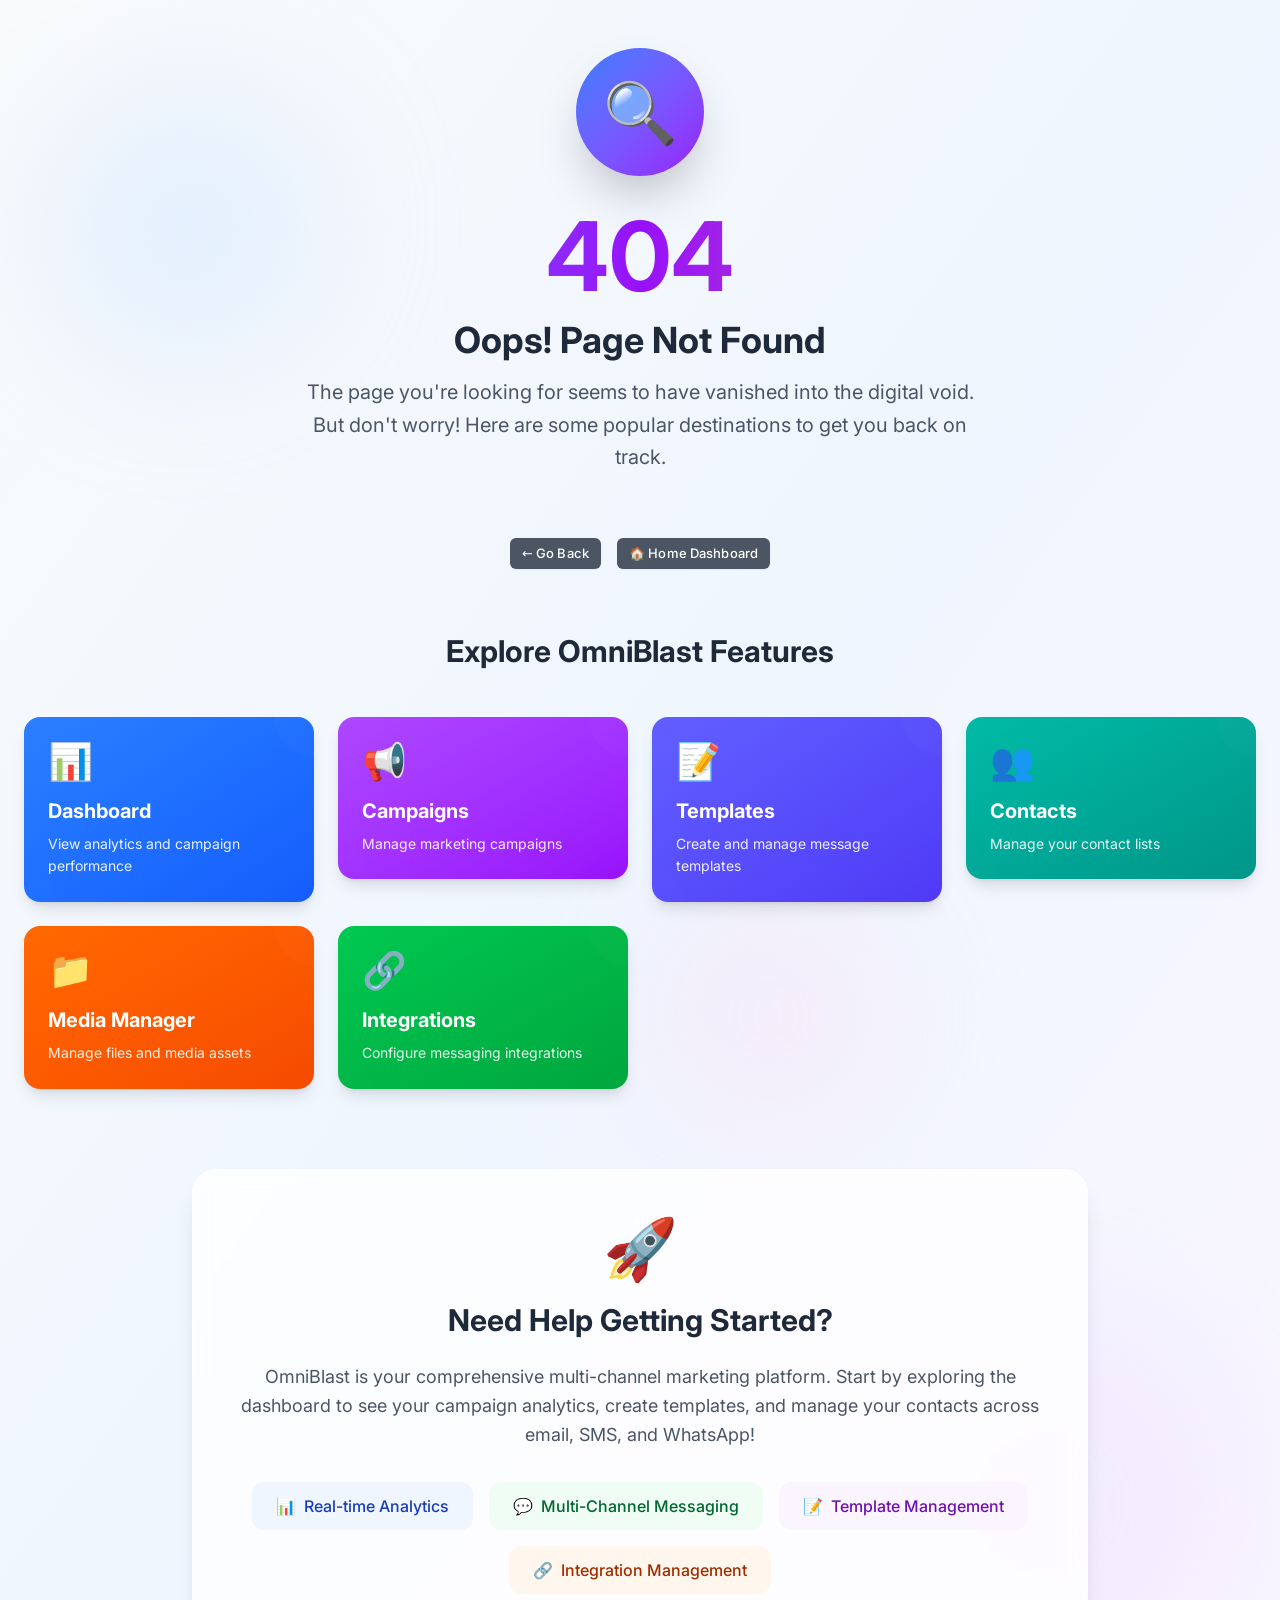
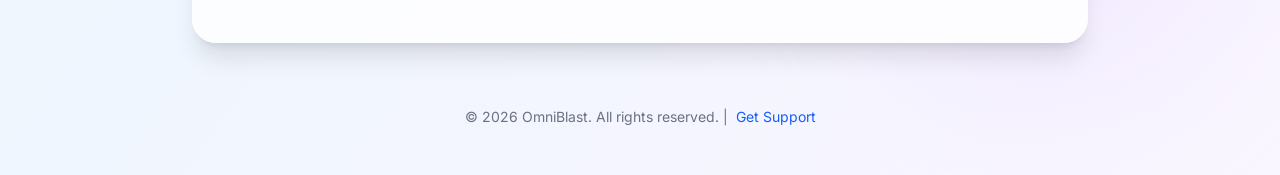
==== index.html @ 83d34279 "Updates" ====
<!doctype html><html lang="en"><head><meta charset="UTF-8"/><link rel="icon" type="image/png" href="/favicon.png"/><meta name="viewport" content="width=device-width,initial-scale=1"/><title>OmniBlast - [Marketing Partner]</title><script type="module" crossorigin src="/index.Bjj2iv8l.js"></script><link rel="modulepreload" crossorigin href="/assets/jsx-runtime-BKllkxft.js"><link rel="modulepreload" crossorigin href="/assets/warn-manager-missing-Dbwxir1Y-DA4UELvH.js"><link rel="stylesheet" crossorigin href="/assets/warn-manager-missing-Dbwxir1Y.css"><link rel="stylesheet" crossorigin href="/assets/index.css"><link rel="preload" as="style" href="/assets/webfonts.css"><link rel="stylesheet" href="/assets/webfonts.css"></head><body><div id="root"></div></body></html>
---- assets/warn-manager-missing-Dbwxir1Y.css ----
:root{--eui-bg:#fff;--eui-bg-subtle:#f9fafb;--eui-bg-hover:#eff6ff;--eui-text:#1f2937;--eui-text-muted:#6b7280;--eui-text-disabled:#9ca3af;--eui-text-on-primary:#fff;--eui-border:#d1d5db;--eui-border-subtle:#e5e7eb;--eui-primary:#3b82f6;--eui-primary-hover:#2563eb;--eui-primary-subtle:#dbeafe;--eui-primary-border:#bfdbfe;--eui-shadow:0 4px 16px 0 #0000001f;--eui-font-family:"Inter", system-ui, -apple-system, sans-serif;--eui-radius-sm:.25rem;--eui-radius-md:.375rem;--eui-control-h-xs:1.625rem;--eui-control-h-sm:1.75rem;--eui-control-h-md:1.9375rem;--eui-control-h-lg:2.1875rem;--eui-control-h-xl:2.375rem}[class*=eui-]{scrollbar-width:thin;scrollbar-color:var(--eui-border) transparent}[class*=eui-]::-webkit-scrollbar{width:6px;height:6px}[class*=eui-]::-webkit-scrollbar-track{background:0 0}[class*=eui-]::-webkit-scrollbar-thumb{background-color:var(--eui-border);border-radius:3px}[class*=eui-]::-webkit-scrollbar-thumb:hover{background-color:var(--eui-text-muted)}[class*=eui-]::-webkit-scrollbar-corner{background:0 0}.eui-visually-hidden{clip:rect(0, 0, 0, 0);white-space:nowrap;border:0;width:1px;height:1px;margin:-1px;padding:0;position:absolute;overflow:hidden}body.mode-dark{--eui-bg:#1f2937;--eui-bg-subtle:#111827;--eui-bg-hover:#1e3a5f;--eui-text:#e5e7eb;--eui-text-muted:#9ca3af;--eui-text-disabled:#6b7280;--eui-text-on-primary:#fff;--eui-border:#4b5563;--eui-border-subtle:#374151;--eui-primary:#2563eb;--eui-primary-hover:#3b82f6;--eui-primary-subtle:#1e3a5f;--eui-primary-border:#1d4ed8;--eui-shadow:0 4px 16px 0 #0006}
---- assets/index.css ----
.eui-popover{z-index:10050;background-color:var(--eui-bg);border:1px solid var(--eui-border);border-radius:var(--eui-radius-md);transition:opacity .15s;position:absolute;overflow-y:auto;box-shadow:0 4px 16px #0000001f}.eui-popover-backdrop{z-index:10050;background-color:#0f172a8c;justify-content:center;align-items:center;padding:5vh 12vw;animation:.18s ease-out eui-popover-backdrop-in;display:flex;position:fixed;inset:0}.eui-popover-backdrop.eui-popover-backdrop-mobile{padding:5vh 12vw}.eui-popover-backdrop.eui-popover-backdrop-tablet{padding:6vh 20vw}@keyframes eui-popover-backdrop-in{0%{opacity:0}to{opacity:1}}@keyframes eui-popover-sheet-in{0%{opacity:0;transform:translateY(8px)}to{opacity:1;transform:translateY(0)}}.eui-popover-compact{border:1px solid var(--eui-border-subtle);border-radius:14px;flex-direction:column;width:100%;max-width:100%;height:auto;max-height:100%;animation:.22s ease-out eui-popover-sheet-in;display:flex;position:relative;inset:auto;overflow:hidden;box-shadow:0 24px 56px #00000047}.eui-popover-mobile-header{border-bottom:1px solid var(--eui-border-subtle);background-color:var(--eui-bg);flex-shrink:0;justify-content:space-between;align-items:center;padding:.875rem 1rem;display:flex}.eui-popover-mobile-title{color:var(--eui-text);font-size:1rem;font-weight:600}.eui-popover-mobile-close{appearance:none;width:36px;height:36px;color:var(--eui-text-muted);cursor:pointer;background:0 0;border:none;border-radius:50%;justify-content:center;align-items:center;transition:background-color .15s,color .15s;display:inline-flex}.eui-popover-mobile-close:hover{background-color:var(--eui-bg-subtle);color:var(--eui-text)}.eui-popover-mobile-close svg{width:18px;height:18px}.eui-popover-mobile-search{border-bottom:1px solid var(--eui-border-subtle);background-color:var(--eui-bg);flex-shrink:0;padding:.75rem 1rem}.eui-popover-mobile-search-input{border:1px solid var(--eui-border);background-color:var(--eui-bg-subtle);width:100%;color:var(--eui-text);font-family:var(--eui-font-family);border-radius:8px;outline:none;padding:.625rem .875rem;font-size:1rem}.eui-popover-mobile-search-input::placeholder{color:var(--eui-text-muted)}.eui-popover-mobile-search-input:focus{border-color:var(--eui-primary);box-shadow:0 0 0 2px var(--eui-primary-subtle)}.eui-popover-mobile-body{-webkit-overflow-scrolling:touch;background-color:var(--eui-bg);flex:auto;overflow-y:auto}.eui-popover-mobile-footer{border-top:1px solid var(--eui-border-subtle);background-color:var(--eui-bg);flex-shrink:0;justify-content:flex-end;align-items:center;gap:.5rem;padding:.75rem 1rem;display:flex}.eui-popover-footer{border-top:1px solid var(--eui-border-subtle);background-color:var(--eui-bg);justify-content:flex-end;align-items:center;gap:.5rem;padding:.5rem .625rem;display:flex;position:sticky;bottom:0}.eui-popover-compact .eui-popover-item{min-height:44px;padding:.875rem 1rem;font-size:.9375rem}.eui-popover-compact .eui-popover-item-icon,.eui-popover-compact .eui-popover-item-check{width:1.125rem;height:1.125rem}.eui-popover-compact .eui-popover-group-header{padding:.5rem 1rem;font-size:.75rem}.eui-popover-loading{color:var(--eui-text);justify-content:center;align-items:center;gap:.5rem;padding:1rem;font-size:.875rem;display:flex}.eui-popover-spinner{border:2px solid var(--eui-primary);border-top-color:#0000;border-radius:50%;width:1.25rem;height:1.25rem;animation:.6s linear infinite eui-spin}@keyframes eui-spin{0%{transform:rotate(0)}to{transform:rotate(360deg)}}.eui-popover-empty{text-align:center;color:var(--eui-text-muted);padding:1rem;font-size:.875rem}.eui-popover-list{max-height:100%}.eui-popover-group-header{text-transform:uppercase;letter-spacing:.05em;color:var(--eui-text-muted);background-color:var(--eui-bg);-webkit-user-select:none;user-select:none;align-items:center;gap:.5rem;padding:.375rem .75rem;font-size:.75rem;font-weight:600;display:flex;position:sticky;top:0}.eui-popover-group-header svg{flex-shrink:0;width:.875rem;height:.875rem}.eui-popover-item{cursor:pointer;color:var(--eui-text);align-items:center;padding:.375rem .75rem;font-size:.8125rem;transition:background-color .15s,color .15s;display:flex}.eui-popover-item.eui-popover-item-highlighted{background-color:var(--eui-bg-hover)}.eui-popover-item.eui-popover-item-selected{background-color:var(--eui-primary-subtle);color:var(--eui-primary)}.eui-popover-item.eui-popover-item-disabled{color:var(--eui-text-disabled);cursor:not-allowed}.eui-popover-item-icon{flex-shrink:0;width:1rem;height:1rem;margin-right:.5rem}.eui-popover-item-label{text-overflow:ellipsis;white-space:nowrap;flex:1;overflow:hidden}.eui-popover-item-check{flex-shrink:0;width:.875rem;height:.875rem;margin-left:.5rem}@media (prefers-reduced-motion:reduce){.eui-popover-backdrop,.eui-popover-compact{animation:none}}.eui-button{appearance:none;font-family:inherit;font-size:inherit;color:inherit;cursor:pointer;background:0 0;border:none;margin:0;padding:0;line-height:1;text-decoration:none}.eui-button:focus{outline:none}.eui-button:disabled{cursor:not-allowed}.eui-button{box-sizing:border-box;min-height:var(--eui-control-h-md);-webkit-user-select:none;user-select:none;letter-spacing:.01em;font-weight:500;font-family:var(--eui-font-family);justify-content:center;align-items:center;transition:background-color .15s,color .15s,border-color .15s,box-shadow .15s,transform .1s;display:inline-flex;position:relative}.eui-button:focus-visible{box-shadow:0 0 0 2px var(--eui-bg), 0 0 0 4px var(--eui-primary);outline:none}.eui-button:active:not(.eui-button-disabled){transform:scale(.97)}.eui-button.eui-button-xs{min-height:var(--eui-control-h-xs);gap:.2rem;padding:.25rem .5rem;font-size:.6875rem;line-height:1.3}.eui-button.eui-button-sm{min-height:var(--eui-control-h-sm);gap:.25rem;padding:.3125rem .625rem;font-size:.75rem;line-height:1.3}.eui-button.eui-button-md{min-height:var(--eui-control-h-md);gap:.3rem;padding:.375rem .75rem;font-size:.8125rem;line-height:1.3}.eui-button.eui-button-lg{min-height:var(--eui-control-h-lg);gap:.35rem;padding:.4375rem .95rem;font-size:.875rem;line-height:1.3}.eui-button.eui-button-xl{min-height:var(--eui-control-h-xl);gap:.4rem;padding:.5rem 1.15rem;font-size:.9375rem;line-height:1.3}.eui-button.eui-button-icon-xs{min-height:var(--eui-control-h-xs);min-width:var(--eui-control-h-xs);padding:.2rem}.eui-button.eui-button-icon-sm{min-height:var(--eui-control-h-sm);min-width:var(--eui-control-h-sm);padding:.3rem}.eui-button.eui-button-icon-md{min-height:var(--eui-control-h-md);min-width:var(--eui-control-h-md);padding:.375rem}.eui-button.eui-button-icon-lg{min-height:var(--eui-control-h-lg);min-width:var(--eui-control-h-lg);padding:.45rem}.eui-button.eui-button-icon-xl{min-height:var(--eui-control-h-xl);min-width:var(--eui-control-h-xl);padding:.55rem}.eui-button.eui-button-default{border-radius:var(--eui-radius-md)}.eui-button.eui-button-outlined{border-radius:var(--eui-radius-md);border:1px solid}.eui-button.eui-button-rounded{border-radius:9999px}.eui-button.eui-button-sharp{border-radius:0}.eui-button.eui-button-plain{border-radius:var(--eui-radius-md)}.eui-button.eui-button-shadow{box-shadow:0 1px 2px #0000000d}.eui-button.eui-button-shadow:hover:not(.eui-button-disabled){box-shadow:0 1px 3px #0000001a,0 1px 2px -1px #0000001a}.eui-button.eui-button-shadow:active:not(.eui-button-disabled){box-shadow:0 1px 2px #0000000d}.eui-button.eui-button-link-type:hover{text-decoration:underline}.eui-button.eui-button-disabled{opacity:.45;cursor:not-allowed;pointer-events:none}.eui-button.eui-button-full-width{width:100%;display:flex}.eui-button:not(.eui-button-disabled){cursor:pointer}.eui-button .eui-visually-hidden{clip:rect(0, 0, 0, 0);white-space:nowrap;border:0;width:1px;height:1px;margin:-1px;padding:0;position:absolute;overflow:hidden}.eui-button .eui-button-spinner{flex-shrink:0;animation:.75s linear infinite eui-spin}.eui-button .eui-button-icon-xs-size{flex-shrink:0;width:.65rem;height:.65rem}.eui-button .eui-button-icon-sm-size{flex-shrink:0;width:.8rem;height:.8rem}.eui-button .eui-button-icon-md-size{flex-shrink:0;width:.95rem;height:.95rem}.eui-button .eui-button-icon-lg-size{flex-shrink:0;width:1.1rem;height:1.1rem}.eui-button .eui-button-icon-xl-size{flex-shrink:0;width:1.3rem;height:1.3rem}.eui-button .eui-button-label{white-space:nowrap}.eui-button.eui-button-variant-default,.eui-button.eui-button-variant-secondary{background-color:var(--eui-btn-default-bg,#4b5563);color:#fff}.eui-button.eui-button-variant-default:hover:not(.eui-button-disabled),.eui-button.eui-button-variant-secondary:hover:not(.eui-button-disabled){background-color:var(--eui-btn-default-hover,#374151)}.eui-button.eui-button-variant-default:active:not(.eui-button-disabled),.eui-button.eui-button-variant-secondary:active:not(.eui-button-disabled){background-color:var(--eui-btn-default-active,#1f2937)}.eui-button.eui-button-variant-default.eui-button-outlined,.eui-button.eui-button-variant-secondary.eui-button-outlined{color:var(--eui-btn-default-bg,#4b5563);border-color:var(--eui-btn-default-bg,#4b5563);background-color:#0000}.eui-button.eui-button-variant-default.eui-button-outlined:hover:not(.eui-button-disabled),.eui-button.eui-button-variant-secondary.eui-button-outlined:hover:not(.eui-button-disabled){background-color:#4b556314}.eui-button.eui-button-variant-default.eui-button-outlined:active:not(.eui-button-disabled),.eui-button.eui-button-variant-secondary.eui-button-outlined:active:not(.eui-button-disabled){background-color:#4b556326}.eui-button.eui-button-variant-default.eui-button-plain,.eui-button.eui-button-variant-secondary.eui-button-plain{color:var(--eui-text);background-color:#0000}.eui-button.eui-button-variant-default.eui-button-plain:hover:not(.eui-button-disabled),.eui-button.eui-button-variant-secondary.eui-button-plain:hover:not(.eui-button-disabled){background-color:#6b72801a}.eui-button.eui-button-variant-default.eui-button-plain:active:not(.eui-button-disabled),.eui-button.eui-button-variant-secondary.eui-button-plain:active:not(.eui-button-disabled){background-color:#6b72802e}.eui-button.eui-button-variant-primary{background-color:var(--eui-primary);color:var(--eui-text-on-primary)}.eui-button.eui-button-variant-primary:hover:not(.eui-button-disabled){background-color:var(--eui-primary-hover)}.eui-button.eui-button-variant-primary:active:not(.eui-button-disabled){background-color:var(--eui-primary-hover);filter:brightness(.92)}.eui-button.eui-button-variant-primary.eui-button-outlined{color:var(--eui-primary);border-color:var(--eui-primary);background-color:#0000}.eui-button.eui-button-variant-primary.eui-button-outlined:hover:not(.eui-button-disabled){background-color:var(--eui-primary-subtle)}.eui-button.eui-button-variant-primary.eui-button-outlined:active:not(.eui-button-disabled){background-color:var(--eui-primary-subtle);filter:brightness(.95)}.eui-button.eui-button-variant-primary.eui-button-plain{color:var(--eui-primary);background-color:#0000}.eui-button.eui-button-variant-primary.eui-button-plain:hover:not(.eui-button-disabled){background-color:var(--eui-primary-subtle)}.eui-button.eui-button-variant-primary.eui-button-plain:active:not(.eui-button-disabled){background-color:var(--eui-primary-subtle);filter:brightness(.95)}.eui-button.eui-button-variant-success{color:#fff;background-color:#16a34a}.eui-button.eui-button-variant-success:hover:not(.eui-button-disabled){background-color:#15803d}.eui-button.eui-button-variant-success:active:not(.eui-button-disabled){background-color:#166534}.eui-button.eui-button-variant-success.eui-button-outlined{color:#16a34a;background-color:#0000;border-color:#16a34a}.eui-button.eui-button-variant-success.eui-button-outlined:hover:not(.eui-button-disabled){background-color:#16a34a14}.eui-button.eui-button-variant-success.eui-button-outlined:active:not(.eui-button-disabled){background-color:#16a34a26}.eui-button.eui-button-variant-success.eui-button-plain{color:#16a34a;background-color:#0000}.eui-button.eui-button-variant-success.eui-button-plain:hover:not(.eui-button-disabled){background-color:#16a34a14}.eui-button.eui-button-variant-success.eui-button-plain:active:not(.eui-button-disabled){background-color:#16a34a26}.eui-button.eui-button-variant-warning{color:#422006;background-color:#f59e0b}.eui-button.eui-button-variant-warning:hover:not(.eui-button-disabled){background-color:#d97706}.eui-button.eui-button-variant-warning:active:not(.eui-button-disabled){background-color:#b45309}.eui-button.eui-button-variant-warning.eui-button-outlined{color:#d97706;background-color:#0000;border-color:#d97706}.eui-button.eui-button-variant-warning.eui-button-outlined:hover:not(.eui-button-disabled){background-color:#f59e0b14}.eui-button.eui-button-variant-warning.eui-button-outlined:active:not(.eui-button-disabled){background-color:#f59e0b26}.eui-button.eui-button-variant-warning.eui-button-plain{color:#d97706;background-color:#0000}.eui-button.eui-button-variant-warning.eui-button-plain:hover:not(.eui-button-disabled){background-color:#f59e0b14}.eui-button.eui-button-variant-warning.eui-button-plain:active:not(.eui-button-disabled){background-color:#f59e0b26}.eui-button.eui-button-variant-danger{color:#fff;background-color:#dc2626}.eui-button.eui-button-variant-danger:hover:not(.eui-button-disabled){background-color:#b91c1c}.eui-button.eui-button-variant-danger:active:not(.eui-button-disabled){background-color:#991b1b}.eui-button.eui-button-variant-danger.eui-button-outlined{color:#dc2626;background-color:#0000;border-color:#dc2626}.eui-button.eui-button-variant-danger.eui-button-outlined:hover:not(.eui-button-disabled){background-color:#dc262614}.eui-button.eui-button-variant-danger.eui-button-outlined:active:not(.eui-button-disabled){background-color:#dc262626}.eui-button.eui-button-variant-danger.eui-button-plain{color:#dc2626;background-color:#0000}.eui-button.eui-button-variant-danger.eui-button-plain:hover:not(.eui-button-disabled){background-color:#dc262614}.eui-button.eui-button-variant-danger.eui-button-plain:active:not(.eui-button-disabled){background-color:#dc262626}.eui-button.eui-button-variant-info{color:#fff;background-color:#0891b2}.eui-button.eui-button-variant-info:hover:not(.eui-button-disabled){background-color:#0e7490}.eui-button.eui-button-variant-info:active:not(.eui-button-disabled){background-color:#155e75}.eui-button.eui-button-variant-info.eui-button-outlined{color:#0891b2;background-color:#0000;border-color:#0891b2}.eui-button.eui-button-variant-info.eui-button-outlined:hover:not(.eui-button-disabled){background-color:#0891b214}.eui-button.eui-button-variant-info.eui-button-outlined:active:not(.eui-button-disabled){background-color:#0891b226}.eui-button.eui-button-variant-info.eui-button-plain{color:#0891b2;background-color:#0000}.eui-button.eui-button-variant-info.eui-button-plain:hover:not(.eui-button-disabled){background-color:#0891b214}.eui-button.eui-button-variant-info.eui-button-plain:active:not(.eui-button-disabled){background-color:#0891b226}.eui-link{--eui-link-color:var(--eui-primary);--eui-link-color-hover:var(--eui-primary-hover);--eui-link-color-visited:#7c3aed;color:var(--eui-link-color);font-family:var(--eui-font-family);cursor:pointer;text-decoration:none;transition:color .15s,text-decoration-color .15s}.eui-link:hover{color:var(--eui-link-color-hover);text-decoration:underline}.eui-link:visited{color:var(--eui-link-color-visited)}.eui-link:focus{outline:2px solid var(--eui-primary);outline-offset:2px;border-radius:var(--eui-radius-sm)}.eui-link.eui-link-disabled{color:var(--eui-text-disabled);cursor:not-allowed;pointer-events:none;text-decoration:none}.eui-link.eui-link-disabled:hover{color:var(--eui-text-disabled);text-decoration:none}.eui-link .eui-visually-hidden{clip:rect(0, 0, 0, 0);white-space:nowrap;border:0;width:1px;height:1px;margin:-1px;padding:0;position:absolute;overflow:hidden}.eui-tooltip{border-radius:var(--eui-radius-sm);white-space:pre-wrap;word-break:break-word;pointer-events:auto;z-index:9999;max-width:32rem;box-shadow:var(--eui-shadow);color:#f9fafb;opacity:0;background-color:#1f2937;border:1px solid #374151;padding:.375rem .5rem;font-size:.75rem;line-height:1.5;transition:opacity .2s;position:fixed}.eui-tooltip.eui-tooltip-visible{opacity:.92}.eui-dropdown{appearance:none;font-family:inherit;font-size:inherit;line-height:inherit;color:inherit;cursor:pointer;background:0 0;border:none;margin:0;padding:0;transition:background-color .15s,color .15s,border-color .15s}.eui-dropdown:focus{outline:none}.eui-dropdown:disabled{cursor:not-allowed}.eui-dropdown{box-sizing:border-box;width:100%;min-height:var(--eui-control-h-md);border:1px solid var(--eui-border);border-radius:var(--eui-radius-md);background-color:var(--eui-bg);color:var(--eui-text);text-align:left;font-family:var(--eui-font-family);justify-content:space-between;align-items:center;padding:.375rem .75rem;font-size:.8125rem;line-height:1.3;transition:border-color .15s,box-shadow .15s,background-color .15s;display:flex}.eui-dropdown.eui-dropdown-xs{min-height:var(--eui-control-h-xs);padding:.2rem .5rem;font-size:.6875rem}.eui-dropdown.eui-dropdown-sm{min-height:var(--eui-control-h-sm);padding:.3rem .625rem;font-size:.75rem}.eui-dropdown.eui-dropdown-md{min-height:var(--eui-control-h-md);padding:.375rem .75rem;font-size:.8125rem}.eui-dropdown.eui-dropdown-lg{min-height:var(--eui-control-h-lg);padding:.4375rem .875rem;font-size:.875rem}.eui-dropdown.eui-dropdown-xl{min-height:var(--eui-control-h-xl);padding:.5rem 1rem;font-size:.9375rem}.eui-dropdown:focus{box-shadow:0 0 0 2px var(--eui-primary);border-color:#0000;outline:none}.eui-dropdown:hover:not(.eui-dropdown-disabled):not(.eui-dropdown-readonly){background-color:var(--eui-bg-subtle)}.eui-dropdown.eui-dropdown-open{box-shadow:0 0 0 2px var(--eui-primary);border-color:#0000}.eui-dropdown.eui-dropdown-readonly{background-color:var(--eui-bg-subtle);cursor:default}.eui-dropdown.eui-dropdown-disabled{background-color:var(--eui-bg-subtle);color:var(--eui-text-disabled);cursor:not-allowed;opacity:.6}.eui-dropdown .eui-dropdown-value{text-overflow:ellipsis;white-space:nowrap;flex:1;overflow:hidden}.eui-dropdown .eui-dropdown-placeholder{color:var(--eui-text-muted)}.eui-dropdown .eui-dropdown-chevron{width:1rem;height:1rem;color:var(--eui-text-muted);flex-shrink:0;margin-left:.5rem;transition:transform .2s}.eui-dropdown .eui-dropdown-chevron.eui-dropdown-chevron-open{transform:rotate(180deg)}.eui-dropdown-filter-wrap{border-bottom:1px solid var(--eui-border-subtle);padding:.5rem}.eui-dropdown-filter-input{border:1px solid var(--eui-border);border-radius:var(--eui-radius-sm);background-color:var(--eui-bg);width:100%;color:var(--eui-text);font-family:var(--eui-font-family);outline:none;padding:.375rem .625rem;font-size:.875rem}.eui-dropdown-filter-input::placeholder{color:var(--eui-text-muted)}.eui-dropdown-filter-input:focus{border-color:var(--eui-primary);box-shadow:0 0 0 1px var(--eui-primary)}.eui-field-label-wrap{flex-direction:column;gap:.25rem;display:flex}.eui-field-label{color:var(--eui-text);font-size:.875rem;font-weight:500;display:block}.eui-field-label.eui-field-label-disabled{color:var(--eui-text-disabled)}.eui-field-label.eui-field-label-error{color:#dc2626}.eui-field-label-required{color:#dc2626;margin-left:.25rem}.eui-field-label-optional{color:var(--eui-text-muted);margin-left:.25rem;font-size:.75rem}.eui-field-hint{color:var(--eui-text-muted);font-size:.75rem}.eui-field-error{color:#dc2626;font-size:.75rem}.eui-field-label-float{position:relative}.eui-field-label-floating{pointer-events:none;transition:top .15s,font-size .15s,color .15s,transform .15s;position:absolute;left:.75rem}.eui-field-label-floating.eui-field-label-floating-idle{color:var(--eui-text-muted);font-size:1rem;top:50%;transform:translateY(-50%)}.eui-field-label-floating.eui-field-label-floating-active{color:var(--eui-primary);font-size:.75rem;top:.5rem;transform:none}.eui-field-label-floating.eui-field-label-floating-error{color:#dc2626;font-size:.75rem;top:.5rem;transform:none}.eui-field-label-floating.eui-field-label-floating-disabled{color:var(--eui-text-disabled)}.eui-field-label-fieldset{border:1px solid var(--eui-border);border-radius:var(--eui-radius-sm);background-color:var(--eui-bg);padding:0 .75rem .5rem}.eui-field-label-legend{color:var(--eui-text);padding:0 .5rem;font-size:.875rem;font-weight:500}.eui-field-label-legend.eui-field-label-legend-disabled{color:var(--eui-text-disabled)}.eui-field-label-legend.eui-field-label-legend-error{color:#dc2626}.eui-text-input-wrap-outer{flex-direction:column;gap:.25rem;width:100%;display:inline-flex}.eui-text-input-wrap{align-items:stretch;width:100%;display:flex;position:relative}.eui-text-input{box-sizing:border-box;width:100%;min-height:var(--eui-control-h-md);border:1px solid var(--eui-border);border-radius:var(--eui-radius-sm);background-color:var(--eui-bg);color:var(--eui-text);font-family:var(--eui-font-family);padding:.375rem .75rem;font-size:.8125rem;line-height:1.3;transition:border-color .15s,box-shadow .15s}.eui-text-input.eui-text-input-xs{min-height:var(--eui-control-h-xs);padding:.25rem .5rem;font-size:.6875rem}.eui-text-input.eui-text-input-sm{min-height:var(--eui-control-h-sm);padding:.3125rem .625rem;font-size:.75rem}.eui-text-input.eui-text-input-md{min-height:var(--eui-control-h-md);padding:.375rem .75rem;font-size:.8125rem}.eui-text-input.eui-text-input-lg{min-height:var(--eui-control-h-lg);padding:.4375rem .875rem;font-size:.875rem}.eui-text-input.eui-text-input-xl{min-height:var(--eui-control-h-xl);padding:.5rem 1rem;font-size:.9375rem}.eui-text-input::placeholder{color:var(--eui-text-muted)}.eui-text-input:focus{box-shadow:0 0 0 2px var(--eui-primary);border-color:#0000;outline:none}.eui-text-input.eui-text-input-readonly{background-color:var(--eui-bg-subtle)}.eui-text-input.eui-text-input-disabled{background-color:var(--eui-bg-subtle);color:var(--eui-text-disabled);cursor:not-allowed;opacity:.6}.eui-text-input.eui-text-input-error{border-color:#dc2626}.eui-text-input.eui-text-input-error:focus{box-shadow:0 0 0 2px #dc2626}.eui-text-input.eui-text-input-has-left{padding-left:2.5rem!important}.eui-text-input.eui-text-input-has-right{padding-right:2.5rem!important}@media (hover:none) and (pointer:coarse){.eui-text-input,.eui-text-input.eui-text-input-xs,.eui-text-input.eui-text-input-sm,.eui-text-input.eui-text-input-md,.eui-text-input.eui-text-input-lg,.eui-text-input.eui-text-input-xl{font-size:16px}}.eui-text-input-icon{pointer-events:none;align-items:center;display:flex;position:absolute;top:0;bottom:0}.eui-text-input-icon.eui-text-input-icon-left{padding-left:.75rem;left:0}.eui-text-input-icon.eui-text-input-icon-right{padding-right:.75rem;right:0}.eui-text-input-icon svg,.eui-text-input-icon .eui-text-input-icon-inner{width:1rem;height:1rem;color:var(--eui-text-muted)}.eui-text-input-clear{border-radius:var(--eui-radius-sm);width:1.5rem;height:1.5rem;color:var(--eui-text-muted);cursor:pointer;background:0 0;border:none;justify-content:center;align-items:center;margin:0;padding:0;transition:background-color .15s,color .15s;display:inline-flex;position:absolute;top:50%;right:.5rem;transform:translateY(-50%)}.eui-text-input-clear:hover{background-color:var(--eui-bg-subtle);color:var(--eui-text)}.eui-text-input-clear:focus-visible{outline:2px solid var(--eui-primary);outline-offset:1px}.eui-text-input-clear svg{width:.85rem;height:.85rem}.eui-text-input-helper{color:var(--eui-text-muted);font-size:.75rem;line-height:1.3}.eui-text-input-error-message{color:#dc2626;font-size:.75rem;line-height:1.3}@keyframes eui-modal-fade-in{0%{opacity:0}to{opacity:1}}@keyframes eui-modal-pop-in{0%{opacity:0;transform:translateY(8px)scale(.98)}to{opacity:1;transform:translateY(0)scale(1)}}.eui-modal-overlay{z-index:9999;-webkit-backdrop-filter:blur(4px);background-color:#0f172a8c;justify-content:center;align-items:center;padding:1rem;animation:.18s ease-out eui-modal-fade-in;display:flex;position:fixed;inset:0}.eui-modal{background-color:var(--eui-bg);width:100%;max-height:calc(100vh - 2rem);color:var(--eui-text);border:1px solid var(--eui-border);opacity:1;border-radius:12px;outline:none;flex-direction:column;animation:.22s cubic-bezier(.16,1,.3,1) eui-modal-pop-in;display:flex;position:relative;overflow:hidden;transform:scale(1);box-shadow:0 1px 3px #0000000d,0 20px 50px -10px #00000040,0 8px 20px -8px #00000026}.eui-modal.eui-modal-sm{max-width:28rem}.eui-modal.eui-modal-md{max-width:32rem}.eui-modal.eui-modal-lg{max-width:42rem}.eui-modal.eui-modal-xl{max-width:56rem}.eui-modal.eui-modal-fullScreen{border:none;border-radius:0;width:100%;max-width:none;height:100%;max-height:100%}@media (prefers-reduced-motion:reduce){.eui-modal-overlay,.eui-modal{animation:none}}@media (width<=640px){.eui-modal-overlay{align-items:stretch;padding:0}.eui-modal{border-radius:0;max-height:100%}.eui-modal.eui-modal-sm,.eui-modal.eui-modal-md,.eui-modal.eui-modal-lg,.eui-modal.eui-modal-xl{width:100%;max-width:none;height:100%}}.eui-modal-header{border-bottom:1px solid var(--eui-border);background-color:var(--eui-bg);z-index:1;flex-shrink:0;justify-content:space-between;align-items:center;padding:.75rem 1.25rem;display:flex;position:sticky;top:0}.eui-modal-title{color:var(--eui-text);margin:0;font-size:1rem;font-weight:600;line-height:1.4}.eui-modal-close{appearance:none;font-family:inherit;font-size:inherit;line-height:inherit;color:inherit;cursor:pointer;background:0 0;border:none;margin:0;padding:0;transition:background-color .15s,color .15s,border-color .15s}.eui-modal-close:focus{outline:none}.eui-modal-close:disabled{cursor:not-allowed}.eui-modal-close{border-radius:var(--eui-radius-sm);color:var(--eui-text-muted);justify-content:center;align-items:center;padding:.25rem;display:flex}.eui-modal-close svg{width:1.125rem;height:1.125rem}.eui-modal-close:hover{color:var(--eui-text);background-color:var(--eui-bg-hover)}.eui-modal-close:focus-visible{outline:2px solid var(--eui-primary);outline-offset:1px}.eui-modal-body{scrollbar-width:thin;flex:auto;min-height:0;padding:1.25rem 1.25rem 1.5rem;overflow:hidden auto}.eui-modal-body::-webkit-scrollbar{width:8px}.eui-modal-body::-webkit-scrollbar-thumb{background-color:var(--eui-border);border-radius:4px}.eui-modal-body::-webkit-scrollbar-thumb:hover{background-color:var(--eui-text-muted)}.eui-modal-body.eui-modal-body-no-title{padding-top:1.75rem}.eui-modal-close-floating{appearance:none;font-family:inherit;font-size:inherit;line-height:inherit;color:inherit;cursor:pointer;background:0 0;border:none;margin:0;padding:0;transition:background-color .15s,color .15s,border-color .15s}.eui-modal-close-floating:focus{outline:none}.eui-modal-close-floating:disabled{cursor:not-allowed}.eui-modal-close-floating{z-index:10;border-radius:var(--eui-radius-sm);color:var(--eui-text-muted);justify-content:center;align-items:center;padding:.25rem;display:flex;position:absolute;top:.75rem;right:.75rem}.eui-modal-close-floating svg{width:1.125rem;height:1.125rem}.eui-modal-close-floating:hover{color:var(--eui-text);background-color:var(--eui-bg-hover)}.eui-modal-close-floating:focus-visible{outline:2px solid var(--eui-primary);outline-offset:1px}.eui-modal-footer{border-top:1px solid var(--eui-border);background-color:var(--eui-bg);z-index:1;flex-shrink:0;justify-content:flex-end;align-items:center;gap:.5rem;padding:.75rem 1.25rem;display:flex;position:sticky;bottom:0}.eui-pwsm{width:100%;font-family:var(--eui-font-family);color:var(--eui-text);flex-direction:column;gap:.4rem;display:flex}.eui-pwsm.eui-pwsm-size-sm{font-size:.7rem}.eui-pwsm.eui-pwsm-size-md{font-size:.78rem}.eui-pwsm.eui-pwsm-size-lg{font-size:.85rem}.eui-pwsm.eui-pwsm-tier-weak{--eui-pwsm-color:#ef4444}.eui-pwsm.eui-pwsm-tier-fair{--eui-pwsm-color:#f59e0b}.eui-pwsm.eui-pwsm-tier-good{--eui-pwsm-color:#facc15}.eui-pwsm.eui-pwsm-tier-strong{--eui-pwsm-color:#16a34a}.eui-pwsm-meter{gap:4px;width:100%;display:flex}.eui-pwsm-segment{background:var(--eui-bg-subtle);border:1px solid var(--eui-border-subtle);border-radius:3px;flex:1;height:6px;transition:background-color .22s,border-color .22s}.eui-pwsm-size-sm .eui-pwsm-segment{height:4px}.eui-pwsm-size-lg .eui-pwsm-segment{height:8px}.eui-pwsm-segment.eui-pwsm-segment-filled{background:var(--eui-pwsm-color,var(--eui-primary));border-color:var(--eui-pwsm-color,var(--eui-primary))}.eui-pwsm-bar-track{background:var(--eui-bg-subtle);border:1px solid var(--eui-border-subtle);border-radius:3px;width:100%;height:6px;overflow:hidden}.eui-pwsm-size-sm .eui-pwsm-bar-track{height:4px}.eui-pwsm-size-lg .eui-pwsm-bar-track{height:8px}.eui-pwsm-bar-fill{background:var(--eui-pwsm-color,var(--eui-primary));height:100%;transition:width .24s,background-color .24s}.eui-pwsm-info{flex-direction:column;gap:.15rem;display:flex}.eui-pwsm-label-row{justify-content:space-between;align-items:center;gap:.6rem;display:flex}.eui-pwsm-label{color:var(--eui-pwsm-color,var(--eui-text));font-size:.78em;font-weight:600;line-height:1.2}.eui-pwsm-score{color:var(--eui-text-muted);font-variant-numeric:tabular-nums;font-size:.7em}.eui-pwsm-tip{color:var(--eui-text-muted);align-items:flex-start;gap:.35rem;margin:0;font-size:.78em;line-height:1.4;display:flex}.eui-pwsm-tip-bullet{color:var(--eui-pwsm-color,var(--eui-text-muted));font-weight:700;line-height:1.4}.eui-pwsm-live{clip:rect(0 0 0 0);white-space:nowrap;pointer-events:none;width:1px;height:1px;position:absolute;overflow:hidden}@media (prefers-reduced-motion:reduce){.eui-pwsm-segment,.eui-pwsm-bar-fill{transition:none!important}}.eui-password-wrap{width:100%;display:inline-flex;position:relative}.eui-password{box-sizing:border-box;width:100%;min-height:var(--eui-control-h-md);border:1px solid var(--eui-border);border-radius:var(--eui-radius-sm);background-color:var(--eui-bg);color:var(--eui-text);font-family:var(--eui-font-family);padding:.375rem .75rem;font-size:.8125rem;line-height:1.3;transition:border-color .15s,box-shadow .15s}.eui-password.eui-password-xs{min-height:var(--eui-control-h-xs);padding:.25rem .5rem;font-size:.6875rem}.eui-password.eui-password-sm{min-height:var(--eui-control-h-sm);padding:.3125rem .625rem;font-size:.75rem}.eui-password.eui-password-md{min-height:var(--eui-control-h-md);padding:.375rem .75rem;font-size:.8125rem}.eui-password.eui-password-lg{min-height:var(--eui-control-h-lg);padding:.4375rem .875rem;font-size:.875rem}.eui-password.eui-password-xl{min-height:var(--eui-control-h-xl);padding:.5rem 1rem;font-size:.9375rem}.eui-password::placeholder{color:var(--eui-text-muted)}.eui-password:focus{box-shadow:0 0 0 2px var(--eui-primary);border-color:#0000;outline:none}.eui-password.eui-password-toggleable{padding-right:2.5rem}.eui-password.eui-password-readonly{background-color:var(--eui-bg-subtle)}.eui-password.eui-password-disabled{background-color:var(--eui-bg-subtle);color:var(--eui-text-disabled);cursor:not-allowed;opacity:.6}.eui-password.eui-password-error{border-color:#dc2626}.eui-password.eui-password-error:focus{box-shadow:0 0 0 2px #dc2626}@media (hover:none) and (pointer:coarse){.eui-password,.eui-password.eui-password-xs,.eui-password.eui-password-sm,.eui-password.eui-password-md,.eui-password.eui-password-lg,.eui-password.eui-password-xl{font-size:16px}}.eui-password-helper{color:var(--eui-text-muted);font-size:.75rem;line-height:1.3}.eui-password-error-message{color:#dc2626;font-size:.75rem;line-height:1.3}.eui-password-toggle{appearance:none;font-family:inherit;font-size:inherit;line-height:inherit;color:inherit;cursor:pointer;background:0 0;border:none;margin:0;padding:0;transition:background-color .15s,color .15s,border-color .15s}.eui-password-toggle:focus{outline:none}.eui-password-toggle:disabled{cursor:not-allowed}.eui-password-toggle{color:var(--eui-text-muted);border-radius:var(--eui-radius-sm);justify-content:center;align-items:center;width:1.75rem;height:1.75rem;display:flex;position:absolute;top:50%;right:.5rem;transform:translateY(-50%)}.eui-password-toggle svg{width:1.1rem;height:1.1rem}.eui-password-toggle:hover:not(:disabled){color:var(--eui-text);background:var(--eui-bg-hover)}.eui-password-toggle:focus-visible{outline:2px solid var(--eui-primary);outline-offset:1px}.eui-password-toggle:disabled{opacity:.5}.eui-password-with-meter{flex-direction:column;gap:.5rem;width:100%;display:flex}.eui-select-button{display:inline-flex}.eui-select-button.eui-select-button-full{width:100%;display:flex}.eui-select-button.eui-select-button-full .eui-select-button-item{flex:1 1 0}.eui-select-button.eui-select-button-disabled{opacity:.5}.eui-select-button.eui-select-button-variant-default.eui-select-button-horizontal{flex-direction:row}.eui-select-button.eui-select-button-variant-default.eui-select-button-horizontal .eui-select-button-item{border-right:none}.eui-select-button.eui-select-button-variant-default.eui-select-button-horizontal .eui-select-button-item.eui-select-button-item-first{border-radius:var(--eui-radius-md) 0 0 var(--eui-radius-md)}.eui-select-button.eui-select-button-variant-default.eui-select-button-horizontal .eui-select-button-item.eui-select-button-item-last{border-radius:0 var(--eui-radius-md) var(--eui-radius-md) 0;border-right:1px solid var(--eui-border)}.eui-select-button.eui-select-button-variant-default.eui-select-button-horizontal .eui-select-button-item.eui-select-button-item-middle{border-radius:0}.eui-select-button.eui-select-button-variant-default.eui-select-button-horizontal .eui-select-button-item.eui-select-button-item-selected{border-right:1px solid var(--eui-primary)}.eui-select-button.eui-select-button-variant-default.eui-select-button-horizontal .eui-select-button-item.eui-theme-secondary.eui-select-button-item-selected{border-right-color:#475569}.eui-select-button.eui-select-button-variant-default.eui-select-button-horizontal .eui-select-button-item.eui-theme-success.eui-select-button-item-selected{border-right-color:#10b981}.eui-select-button.eui-select-button-variant-default.eui-select-button-horizontal .eui-select-button-item.eui-theme-dark.eui-select-button-item-selected{border-right-color:#1f2937}.eui-select-button.eui-select-button-variant-default.eui-select-button-vertical{flex-direction:column}.eui-select-button.eui-select-button-variant-default.eui-select-button-vertical .eui-select-button-item{border-bottom:none}.eui-select-button.eui-select-button-variant-default.eui-select-button-vertical .eui-select-button-item.eui-select-button-item-first{border-radius:var(--eui-radius-md) var(--eui-radius-md) 0 0}.eui-select-button.eui-select-button-variant-default.eui-select-button-vertical .eui-select-button-item.eui-select-button-item-last{border-radius:0 0 var(--eui-radius-md) var(--eui-radius-md);border-bottom:1px solid var(--eui-border)}.eui-select-button.eui-select-button-variant-default.eui-select-button-vertical .eui-select-button-item.eui-select-button-item-middle{border-radius:0}.eui-select-button.eui-select-button-variant-default.eui-select-button-vertical .eui-select-button-item.eui-select-button-item-selected{border-bottom:1px solid var(--eui-primary)}.eui-select-button.eui-select-button-variant-default.eui-select-button-vertical .eui-select-button-item.eui-theme-secondary.eui-select-button-item-selected{border-bottom-color:#475569}.eui-select-button.eui-select-button-variant-default.eui-select-button-vertical .eui-select-button-item.eui-theme-success.eui-select-button-item-selected{border-bottom-color:#10b981}.eui-select-button.eui-select-button-variant-default.eui-select-button-vertical .eui-select-button-item.eui-theme-dark.eui-select-button-item-selected{border-bottom-color:#1f2937}.eui-select-button.eui-select-button-variant-segmented{background-color:var(--eui-bg-subtle);border-radius:999px;gap:0;padding:.1875rem}.eui-select-button.eui-select-button-variant-segmented.eui-select-button-horizontal{flex-direction:row}.eui-select-button.eui-select-button-variant-segmented.eui-select-button-vertical{flex-direction:column}.eui-select-button.eui-select-button-variant-segmented .eui-select-button-item{color:var(--eui-text-muted);background-color:#0000;border:none;border-radius:999px;font-weight:500;position:relative}.eui-select-button.eui-select-button-variant-segmented .eui-select-button-item:not(:last-child):after{content:"";background-color:var(--eui-border);opacity:.5;width:1px;transition:opacity .15s;position:absolute;top:25%;bottom:25%}.eui-select-button.eui-select-button-variant-segmented .eui-select-button-item.eui-select-button-horizontal-tail:after,.eui-select-button.eui-select-button-variant-segmented .eui-select-button-item:not(:last-child):after{right:0}.eui-select-button.eui-select-button-variant-segmented .eui-select-button-item.eui-select-button-item-selected:after,.eui-select-button.eui-select-button-variant-segmented .eui-select-button-item.eui-select-button-item-selected+.eui-select-button-item:after,.eui-select-button.eui-select-button-variant-segmented .eui-select-button-item:hover:after{opacity:0}.eui-select-button.eui-select-button-variant-segmented .eui-select-button-item:focus{box-shadow:0 0 0 2px var(--eui-primary);z-index:10;outline:none}.eui-select-button.eui-select-button-variant-segmented .eui-select-button-item:hover:not(:disabled):not(.eui-select-button-item-disabled):not(.eui-select-button-item-selected){color:var(--eui-text);background-color:var(--eui-bg-hover)}.eui-select-button.eui-select-button-variant-segmented .eui-select-button-item.eui-select-button-item-selected{background-color:var(--eui-bg);color:var(--eui-text);box-shadow:var(--eui-shadow);border:none}.eui-select-button.eui-select-button-variant-pill{gap:.5rem}.eui-select-button.eui-select-button-variant-pill.eui-select-button-horizontal{flex-flow:wrap}.eui-select-button.eui-select-button-variant-pill.eui-select-button-vertical{flex-direction:column}.eui-select-button.eui-select-button-variant-pill .eui-select-button-item{border:1px solid var(--eui-border);border-radius:999px}.eui-select-button.eui-select-button-variant-pill .eui-select-button-item:focus{box-shadow:0 0 0 2px var(--eui-primary);outline:none}.eui-select-button.eui-select-button-variant-underline{border-bottom:1px solid var(--eui-border)}.eui-select-button.eui-select-button-variant-underline.eui-select-button-horizontal{flex-direction:row}.eui-select-button.eui-select-button-variant-underline.eui-select-button-vertical{flex-direction:column}.eui-select-button.eui-select-button-variant-underline .eui-select-button-item{color:var(--eui-text-muted);background-color:#0000;border:none;border-bottom:2px solid #0000;border-radius:0;margin-bottom:-1px;position:relative}.eui-select-button.eui-select-button-variant-underline .eui-select-button-item:focus{box-shadow:0 0 0 2px var(--eui-primary);outline:none}.eui-select-button.eui-select-button-variant-underline .eui-select-button-item:hover:not(:disabled):not(.eui-select-button-item-disabled):not(.eui-select-button-item-selected){color:var(--eui-text);background-color:#0000}.eui-select-button.eui-select-button-variant-underline .eui-select-button-item.eui-select-button-item-selected{color:var(--eui-primary);border-color:var(--eui-primary);background-color:#0000}.eui-select-button.eui-select-button-xs .eui-select-button-item{min-height:var(--eui-control-h-xs);padding:.25rem .5rem;font-size:.6875rem}.eui-select-button.eui-select-button-sm .eui-select-button-item{min-height:var(--eui-control-h-sm);padding:.3125rem .625rem;font-size:.75rem}.eui-select-button.eui-select-button-md .eui-select-button-item{min-height:var(--eui-control-h-md);padding:.375rem .75rem;font-size:.8125rem}.eui-select-button.eui-select-button-lg .eui-select-button-item{min-height:var(--eui-control-h-lg);padding:.4375rem .875rem;font-size:.875rem}.eui-select-button.eui-select-button-xl .eui-select-button-item{min-height:var(--eui-control-h-xl);padding:.5rem 1rem;font-size:.9375rem}.eui-select-button .eui-select-button-item{appearance:none;box-sizing:border-box;min-height:var(--eui-control-h-md);font-family:var(--eui-font-family);cursor:pointer;border:1px solid var(--eui-border);background-color:var(--eui-bg);color:var(--eui-text);border-radius:0;justify-content:center;align-items:center;height:auto;margin:0;padding:.375rem .75rem;font-size:.8125rem;font-weight:500;line-height:1.3;transition:background-color .15s,color .15s,border-color .15s,box-shadow .15s;display:flex}.eui-select-button .eui-select-button-item:focus{box-shadow:inset 0 0 0 2px var(--eui-primary);z-index:10;outline:none}.eui-select-button .eui-select-button-item:hover:not(:disabled):not(.eui-select-button-item-disabled):not(.eui-select-button-item-selected){background-color:var(--eui-bg-hover)}.eui-select-button .eui-select-button-item.eui-select-button-item-selected:hover:not(:disabled){background-color:var(--eui-primary-hover)}.eui-select-button .eui-select-button-item.eui-select-button-item-selected{background-color:var(--eui-primary);color:var(--eui-text-on-primary);border-color:var(--eui-primary);z-index:10}.eui-select-button .eui-select-button-item.eui-theme-secondary.eui-select-button-item-selected{color:#fff;background-color:#475569;border-color:#475569}.eui-select-button .eui-select-button-item.eui-theme-secondary.eui-select-button-item-selected:hover:not(:disabled){background-color:#334155;border-color:#334155}.eui-select-button .eui-select-button-item.eui-theme-success.eui-select-button-item-selected{color:#fff;background-color:#10b981;border-color:#10b981}.eui-select-button .eui-select-button-item.eui-theme-success.eui-select-button-item-selected:hover:not(:disabled){background-color:#059669;border-color:#059669}.eui-select-button .eui-select-button-item.eui-theme-dark.eui-select-button-item-selected{color:#fff;background-color:#1f2937;border-color:#1f2937}.eui-select-button .eui-select-button-item.eui-theme-dark.eui-select-button-item-selected:hover:not(:disabled){background-color:#111827;border-color:#111827}.eui-select-button .eui-select-button-item.eui-theme-default.eui-select-button-item-selected,.eui-select-button .eui-select-button-item.eui-theme-primary.eui-select-button-item-selected{background-color:var(--eui-primary);border-color:var(--eui-primary);color:var(--eui-text-on-primary)}.eui-select-button .eui-select-button-item.eui-select-button-item-disabled,.eui-select-button .eui-select-button-item:disabled{cursor:not-allowed;opacity:.5}.eui-select-button .eui-select-button-item .eui-select-button-item-icon{width:1rem;height:1rem;margin-right:.5rem}.eui-select-button.eui-select-button-variant-segmented .eui-select-button-item.eui-select-button-item-selected.eui-theme-secondary{background-color:var(--eui-bg);color:#475569;box-shadow:var(--eui-shadow)}.eui-select-button.eui-select-button-variant-segmented .eui-select-button-item.eui-select-button-item-selected.eui-theme-success{background-color:var(--eui-bg);color:#10b981;box-shadow:var(--eui-shadow)}.eui-select-button.eui-select-button-variant-segmented .eui-select-button-item.eui-select-button-item-selected.eui-theme-dark{background-color:var(--eui-bg);color:#1f2937;box-shadow:var(--eui-shadow)}.eui-select-button.eui-select-button-variant-underline .eui-select-button-item.eui-select-button-item-selected.eui-theme-secondary{color:#475569;background:0 0;border-color:#475569}.eui-select-button.eui-select-button-variant-underline .eui-select-button-item.eui-select-button-item-selected.eui-theme-success{color:#10b981;background:0 0;border-color:#10b981}.eui-select-button.eui-select-button-variant-underline .eui-select-button-item.eui-select-button-item-selected.eui-theme-dark{color:#1f2937;background:0 0;border-color:#1f2937}body.mode-dark .eui-select-button .eui-select-button-item.eui-theme-dark.eui-select-button-item-selected{color:#111827;background-color:#f3f4f6;border-color:#f3f4f6}body.mode-dark .eui-select-button .eui-select-button-item.eui-theme-dark.eui-select-button-item-selected:hover:not(:disabled){background-color:#e5e7eb;border-color:#e5e7eb}body.mode-dark .eui-select-button.eui-select-button-variant-underline .eui-select-button-item.eui-select-button-item-selected.eui-theme-dark{color:#f3f4f6;border-color:#f3f4f6}@keyframes snackbar-progress{0%{width:100%}to{width:0%}}@keyframes snackbar-fadeIn{0%{opacity:0}to{opacity:1}}@keyframes snackbar-fadeOut{0%{opacity:1}to{opacity:0}}@keyframes snackbar-slideInDown{0%{transform:translateY(-100%)}to{transform:translateY(0)}}@keyframes snackbar-slideOutUp{0%{transform:translateY(0)}to{transform:translateY(-100%)}}@keyframes snackbar-slideInUp{0%{transform:translateY(100%)}to{transform:translateY(0)}}@keyframes snackbar-slideOutDown{0%{transform:translateY(0)}to{transform:translateY(100%)}}@keyframes snackbar-zoomIn{0%{opacity:0;transform:scale(.75)}to{opacity:1;transform:scale(1)}}@keyframes snackbar-zoomOut{0%{opacity:1;transform:scale(1)}to{opacity:0;transform:scale(.75)}}@keyframes snackbar-bounceIn{0%{opacity:0;transform:translateY(-70%)}60%{opacity:1;transform:translateY(10%)}80%{transform:translateY(-5%)}to{transform:translateY(0)}}@keyframes snackbar-bounceOut{0%{opacity:1;transform:translateY(0)}to{opacity:0;transform:translateY(-70%)}}.eui-snackbar-container{z-index:10200;flex-direction:column;gap:.5rem;display:flex;position:fixed}.eui-snackbar-container.eui-snackbar-top-left{transform-origin:top;align-items:flex-start;top:1rem;left:1rem}.eui-snackbar-container.eui-snackbar-top-center{transform-origin:top;align-items:center;margin-left:auto;margin-right:auto;top:1rem;left:0;right:0}.eui-snackbar-container.eui-snackbar-top-right{transform-origin:top;align-items:flex-end;top:1rem;right:1rem}.eui-snackbar-container.eui-snackbar-bottom-left{transform-origin:bottom;align-items:flex-start;bottom:1rem;left:1rem}.eui-snackbar-container.eui-snackbar-bottom-center{transform-origin:bottom;align-items:center;margin-left:auto;margin-right:auto;bottom:1rem;left:0;right:0}.eui-snackbar-container.eui-snackbar-bottom-right{transform-origin:bottom;align-items:flex-end;bottom:1rem;right:1rem}.eui-snackbar-t-info{--sb-accent:var(--eui-primary);--sb-accent-strong:var(--eui-primary-hover);--sb-tint:var(--eui-primary-subtle);--sb-on-solid:var(--eui-text-on-primary);--sb-grad-from:var(--eui-primary-hover);--sb-grad-to:var(--eui-primary)}.eui-snackbar-t-success{--sb-accent:#22c55e;--sb-accent-strong:#16a34a;--sb-tint:#ecfdf5;--sb-on-solid:#fff;--sb-grad-from:#16a34a;--sb-grad-to:#4ade80}.eui-snackbar-t-warning{--sb-accent:#f59e0b;--sb-accent-strong:#d97706;--sb-tint:#fffbeb;--sb-on-solid:#fff;--sb-grad-from:#d97706;--sb-grad-to:#fbbf24}.eui-snackbar-t-error{--sb-accent:#ef4444;--sb-accent-strong:#dc2626;--sb-tint:#fef2f2;--sb-on-solid:#fff;--sb-grad-from:#dc2626;--sb-grad-to:#f87171}body.mode-dark .eui-snackbar-t-success{--sb-tint:#22c55e29}body.mode-dark .eui-snackbar-t-warning{--sb-tint:#f59e0b29}body.mode-dark .eui-snackbar-t-error{--sb-tint:#ef444429}.eui-snackbar{border-radius:var(--eui-radius-md);cursor:pointer;max-width:24rem;padding:1rem;transition:all .3s;animation-fill-mode:forwards;position:relative;overflow:hidden;box-shadow:0 4px 12px #0003}.eui-snackbar.eui-snackbar-v-gradient{background:linear-gradient(135deg, var(--sb-grad-from), var(--sb-grad-to));color:var(--sb-on-solid);box-shadow:0 10px 28px -8px color-mix(in srgb, var(--sb-accent) 60%, transparent)}.eui-snackbar.eui-snackbar-v-gradient .eui-snackbar-message{color:color-mix(in srgb, var(--sb-on-solid) 90%, transparent)}.eui-snackbar.eui-snackbar-v-solid{background-color:var(--sb-accent);color:var(--sb-on-solid);box-shadow:0 8px 24px -6px color-mix(in srgb, var(--sb-accent) 55%, transparent)}.eui-snackbar.eui-snackbar-v-solid .eui-snackbar-message{color:color-mix(in srgb, var(--sb-on-solid) 90%, transparent)}.eui-snackbar.eui-snackbar-v-soft{background-color:var(--eui-bg);background-image:linear-gradient(var(--sb-tint), var(--sb-tint));color:var(--eui-text);border:1px solid color-mix(in srgb, var(--sb-accent) 30%, transparent)}.eui-snackbar.eui-snackbar-v-soft .eui-snackbar-icon{color:var(--sb-accent)}.eui-snackbar.eui-snackbar-v-soft .eui-snackbar-title{color:color-mix(in srgb, var(--sb-accent-strong) 80%, var(--eui-text))}.eui-snackbar.eui-snackbar-v-soft .eui-snackbar-message{color:var(--eui-text)}.eui-snackbar.eui-snackbar-v-outlined{background-color:var(--eui-bg);color:var(--eui-text);border:1.5px solid var(--sb-accent);box-shadow:0 6px 18px -8px #00000040}.eui-snackbar.eui-snackbar-v-outlined .eui-snackbar-icon{color:var(--sb-accent)}.eui-snackbar.eui-snackbar-v-outlined .eui-snackbar-message{color:var(--eui-text-muted)}.eui-snackbar.eui-snackbar-v-minimal{background-color:var(--eui-bg);color:var(--eui-text);border:1px solid var(--eui-border-subtle);border-left:3px solid var(--sb-accent);box-shadow:0 4px 14px -6px #00000038}.eui-snackbar.eui-snackbar-v-minimal .eui-snackbar-icon{color:var(--sb-accent)}.eui-snackbar.eui-snackbar-v-minimal .eui-snackbar-message{color:var(--eui-text)}.eui-snackbar.eui-snackbar-v-glass{background-color:color-mix(in srgb, var(--eui-bg) 70%, transparent);-webkit-backdrop-filter:blur(14px)saturate(160%);color:var(--eui-text);border:1px solid color-mix(in srgb, var(--eui-text) 12%, transparent);box-shadow:0 10px 32px -10px #00000059}.eui-snackbar.eui-snackbar-v-glass .eui-snackbar-icon{color:var(--sb-accent)}.eui-snackbar.eui-snackbar-v-glass .eui-snackbar-message{color:var(--eui-text-muted)}.eui-snackbar.eui-snackbar-v-accent{background-color:var(--eui-bg);color:var(--eui-text);border:1px solid var(--eui-border-subtle);border-top:3px solid var(--sb-accent);box-shadow:0 6px 18px -8px #00000040}.eui-snackbar.eui-snackbar-v-accent .eui-snackbar-icon{color:var(--sb-accent)}.eui-snackbar.eui-snackbar-v-accent .eui-snackbar-message{color:var(--eui-text-muted)}.eui-snackbar.eui-snackbar-v-pill{background-color:var(--sb-accent);color:var(--sb-on-solid);box-shadow:0 8px 24px -8px color-mix(in srgb, var(--sb-accent) 55%, transparent);border-radius:999px}.eui-snackbar.eui-snackbar-v-pill .eui-snackbar-message{color:var(--sb-on-solid)}.eui-snackbar.eui-snackbar-anim-fade-enter{animation:.3s forwards snackbar-fadeIn}.eui-snackbar.eui-snackbar-anim-fade-exit{animation:.3s forwards snackbar-fadeOut}.eui-snackbar.eui-snackbar-anim-slide-top-enter{animation:.3s forwards snackbar-slideInDown}.eui-snackbar.eui-snackbar-anim-slide-top-exit{animation:.3s forwards snackbar-slideOutUp}.eui-snackbar.eui-snackbar-anim-slide-bottom-enter{animation:.3s forwards snackbar-slideInUp}.eui-snackbar.eui-snackbar-anim-slide-bottom-exit{animation:.3s forwards snackbar-slideOutDown}.eui-snackbar.eui-snackbar-anim-zoom-enter{animation:.3s forwards snackbar-zoomIn}.eui-snackbar.eui-snackbar-anim-zoom-exit{animation:.3s forwards snackbar-zoomOut}.eui-snackbar.eui-snackbar-anim-bounce-enter{animation:.5s forwards snackbar-bounceIn}.eui-snackbar.eui-snackbar-anim-bounce-exit{animation:.3s forwards snackbar-bounceOut}.eui-snackbar-body{align-items:flex-start;display:flex}.eui-snackbar-icon{flex-shrink:0;margin-top:.25rem;margin-right:.75rem}.eui-snackbar-icon svg{width:1.5rem;height:1.5rem}.eui-snackbar-content{flex:1;min-width:0}.eui-snackbar-title{margin-bottom:.25rem;font-size:1.125rem;font-weight:700;line-height:1.3}.eui-snackbar-message{-webkit-line-clamp:4;-webkit-box-orient:vertical;font-size:.875rem;line-height:1.5;display:-webkit-box;overflow:hidden}.eui-snackbar-close{appearance:none;font-family:inherit;font-size:inherit;line-height:inherit;color:inherit;cursor:pointer;background:0 0;border:none;margin:0;padding:0;transition:background-color .15s,color .15s,border-color .15s}.eui-snackbar-close:focus{outline:none}.eui-snackbar-close:focus-visible{outline-offset:2px;outline:2px solid}.eui-snackbar-close:disabled{cursor:not-allowed}.eui-snackbar-close{color:inherit;flex-shrink:0;justify-content:center;align-items:center;margin-left:.5rem;display:flex}.eui-snackbar-close svg{fill:currentColor;width:1rem;height:1rem}.eui-snackbar-progress{height:4px;position:absolute;bottom:0;left:0;right:0}.eui-snackbar-progress-bar{opacity:.5;width:100%;height:100%;animation-name:snackbar-progress;animation-timing-function:linear;animation-iteration-count:1;animation-fill-mode:forwards}.eui-snackbar-progress-bar.eui-snackbar-progress-bar-paused{animation-play-state:paused}.eui-snackbar-t-info .eui-snackbar-progress-bar,.eui-snackbar-t-success .eui-snackbar-progress-bar,.eui-snackbar-t-warning .eui-snackbar-progress-bar,.eui-snackbar-t-error .eui-snackbar-progress-bar{background-color:var(--sb-accent);opacity:.7}.eui-snackbar-v-solid .eui-snackbar-progress-bar,.eui-snackbar-v-pill .eui-snackbar-progress-bar,.eui-snackbar-v-gradient .eui-snackbar-progress-bar{background-color:var(--sb-on-solid);opacity:.5}.eui-snackbar-v-minimal,.eui-snackbar-v-pill{max-width:28rem}.eui-snackbar-v-minimal .eui-snackbar-body,.eui-snackbar-v-pill .eui-snackbar-body{align-items:center}.eui-snackbar-v-minimal .eui-snackbar-icon,.eui-snackbar-v-pill .eui-snackbar-icon{margin-top:0}.eui-snackbar-v-minimal .eui-snackbar-icon svg,.eui-snackbar-v-pill .eui-snackbar-icon svg{width:1.25rem;height:1.25rem}.eui-snackbar-v-minimal .eui-snackbar-message,.eui-snackbar-v-pill .eui-snackbar-message{-webkit-line-clamp:2;font-weight:500}.eui-snackbar-v-minimal .eui-snackbar-close,.eui-snackbar-v-pill .eui-snackbar-close{margin-top:0}.eui-snackbar-v-pill .eui-snackbar-icon{margin-right:.5rem}.eui-snackbar-size-sm{border-radius:var(--eui-radius-sm);max-width:22rem;padding:.5rem .75rem}.eui-snackbar-size-sm .eui-snackbar-icon{margin-top:.125rem;margin-right:.5rem}.eui-snackbar-size-sm .eui-snackbar-icon svg{width:1.125rem;height:1.125rem}.eui-snackbar-size-sm .eui-snackbar-title{margin-bottom:.0625rem;font-size:.875rem}.eui-snackbar-size-sm .eui-snackbar-message{-webkit-line-clamp:3;font-size:.75rem;line-height:1.4}.eui-snackbar-size-sm .eui-snackbar-close svg{width:.875rem;height:.875rem}.eui-snackbar-size-sm .eui-snackbar-progress{height:3px}.eui-snackbar-size-sm.eui-snackbar-v-minimal,.eui-snackbar-size-sm.eui-snackbar-v-pill{padding:.375rem .75rem}.eui-snackbar-size-sm.eui-snackbar-v-minimal .eui-snackbar-icon,.eui-snackbar-size-sm.eui-snackbar-v-pill .eui-snackbar-icon{margin-top:0}.eui-snackbar-size-sm.eui-snackbar-v-minimal .eui-snackbar-icon svg,.eui-snackbar-size-sm.eui-snackbar-v-pill .eui-snackbar-icon svg{width:1rem;height:1rem}.eui-snackbar-size-lg{max-width:28rem;padding:1.25rem 1.375rem}.eui-snackbar-size-lg .eui-snackbar-icon svg{width:1.75rem;height:1.75rem}.eui-snackbar-size-lg .eui-snackbar-title{font-size:1.25rem}.eui-snackbar-size-lg .eui-snackbar-message{font-size:.9375rem}.eui-snackbar-size-lg .eui-snackbar-close svg{width:1.125rem;height:1.125rem}@media (prefers-reduced-motion:reduce){.eui-snackbar.eui-snackbar-anim-fade-enter,.eui-snackbar.eui-snackbar-anim-fade-exit,.eui-snackbar.eui-snackbar-anim-slide-top-enter,.eui-snackbar.eui-snackbar-anim-slide-top-exit,.eui-snackbar.eui-snackbar-anim-slide-bottom-enter,.eui-snackbar.eui-snackbar-anim-slide-bottom-exit,.eui-snackbar.eui-snackbar-anim-zoom-enter,.eui-snackbar.eui-snackbar-anim-zoom-exit,.eui-snackbar.eui-snackbar-anim-bounce-enter,.eui-snackbar.eui-snackbar-anim-bounce-exit{animation:none}}@media (width<=767px){.eui-snackbar-container.eui-snackbar-top-left,.eui-snackbar-container.eui-snackbar-top-center,.eui-snackbar-container.eui-snackbar-top-right{top:env(safe-area-inset-top,.5rem);align-items:stretch;margin-left:0;margin-right:0;left:.5rem!important;right:.5rem!important}.eui-snackbar-container.eui-snackbar-bottom-left,.eui-snackbar-container.eui-snackbar-bottom-center,.eui-snackbar-container.eui-snackbar-bottom-right{bottom:env(safe-area-inset-bottom,.5rem);align-items:stretch;margin-left:0;margin-right:0;left:.5rem!important;right:.5rem!important}.eui-snackbar{border-radius:14px;width:100%;max-width:100%;padding:1rem 1.125rem;box-shadow:0 8px 28px #00000047}.eui-snackbar-v-pill{border-radius:999px}.eui-snackbar-size-sm{padding:.625rem .875rem}.eui-snackbar-icon{margin-right:.875rem}.eui-snackbar-icon svg{width:1.625rem;height:1.625rem}.eui-snackbar-title{margin-bottom:.25rem;font-size:1rem}.eui-snackbar-message{font-size:.9375rem;line-height:1.5}.eui-snackbar-close{border-radius:50%;width:32px;height:32px;margin-left:.625rem}.eui-snackbar-close svg{width:1.125rem;height:1.125rem}.eui-snackbar-progress{height:3px}}@layer properties{@supports (((-webkit-hyphens:none)) and (not (margin-trim:inline))) or ((-moz-orient:inline) and (not (color:rgb(from red r g b)))){*,:before,:after,::backdrop{--tw-translate-x:0;--tw-translate-y:0;--tw-translate-z:0;--tw-scale-x:1;--tw-scale-y:1;--tw-scale-z:1;--tw-rotate-x:initial;--tw-rotate-y:initial;--tw-rotate-z:initial;--tw-skew-x:initial;--tw-skew-y:initial;--tw-space-y-reverse:0;--tw-space-x-reverse:0;--tw-divide-y-reverse:0;--tw-border-style:solid;--tw-gradient-position:initial;--tw-gradient-from:#0000;--tw-gradient-via:#0000;--tw-gradient-to:#0000;--tw-gradient-stops:initial;--tw-gradient-via-stops:initial;--tw-gradient-from-position:0%;--tw-gradient-via-position:50%;--tw-gradient-to-position:100%;--tw-leading:initial;--tw-font-weight:initial;--tw-tracking:initial;--tw-shadow:0 0 #0000;--tw-shadow-color:initial;--tw-shadow-alpha:100%;--tw-inset-shadow:0 0 #0000;--tw-inset-shadow-color:initial;--tw-inset-shadow-alpha:100%;--tw-ring-color:initial;--tw-ring-shadow:0 0 #0000;--tw-inset-ring-color:initial;--tw-inset-ring-shadow:0 0 #0000;--tw-ring-inset:initial;--tw-ring-offset-width:0px;--tw-ring-offset-color:#fff;--tw-ring-offset-shadow:0 0 #0000;--tw-blur:initial;--tw-brightness:initial;--tw-contrast:initial;--tw-grayscale:initial;--tw-hue-rotate:initial;--tw-invert:initial;--tw-opacity:initial;--tw-saturate:initial;--tw-sepia:initial;--tw-drop-shadow:initial;--tw-drop-shadow-color:initial;--tw-drop-shadow-alpha:100%;--tw-drop-shadow-size:initial;--tw-backdrop-blur:initial;--tw-backdrop-brightness:initial;--tw-backdrop-contrast:initial;--tw-backdrop-grayscale:initial;--tw-backdrop-hue-rotate:initial;--tw-backdrop-invert:initial;--tw-backdrop-opacity:initial;--tw-backdrop-saturate:initial;--tw-backdrop-sepia:initial;--tw-duration:initial}}}@layer theme{:root,:host{--font-sans:InterVariable, sans-serif;--font-mono:ui-monospace, SFMono-Regular, Menlo, Monaco, Consolas, "Liberation Mono", "Courier New", monospace;--color-red-50:oklch(97.1% .013 17.38);--color-red-100:oklch(93.6% .032 17.717);--color-red-200:oklch(88.5% .062 18.334);--color-red-400:oklch(70.4% .191 22.216);--color-red-500:oklch(63.7% .237 25.331);--color-red-600:oklch(57.7% .245 27.325);--color-red-700:oklch(50.5% .213 27.518);--color-red-800:oklch(44.4% .177 26.899);--color-red-900:oklch(39.6% .141 25.723);--color-orange-50:oklch(98% .016 73.684);--color-orange-100:oklch(95.4% .038 75.164);--color-orange-200:oklch(90.1% .076 70.697);--color-orange-400:oklch(75% .183 55.934);--color-orange-500:oklch(70.5% .213 47.604);--color-orange-600:oklch(64.6% .222 41.116);--color-orange-700:oklch(55.3% .195 38.402);--color-orange-800:oklch(47% .157 37.304);--color-orange-900:oklch(40.8% .123 38.172);--color-amber-50:oklch(98.7% .022 95.277);--color-amber-100:oklch(96.2% .059 95.617);--color-amber-200:oklch(92.4% .12 95.746);--color-amber-400:oklch(82.8% .189 84.429);--color-amber-500:oklch(76.9% .188 70.08);--color-amber-600:oklch(66.6% .179 58.318);--color-amber-700:oklch(55.5% .163 48.998);--color-amber-800:oklch(47.3% .137 46.201);--color-amber-900:oklch(41.4% .112 45.904);--color-yellow-50:oklch(98.7% .026 102.212);--color-yellow-100:oklch(97.3% .071 103.193);--color-yellow-200:oklch(94.5% .129 101.54);--color-yellow-300:oklch(90.5% .182 98.111);--color-yellow-400:oklch(85.2% .199 91.936);--color-yellow-500:oklch(79.5% .184 86.047);--color-yellow-600:oklch(68.1% .162 75.834);--color-yellow-700:oklch(55.4% .135 66.442);--color-yellow-800:oklch(47.6% .114 61.907);--color-green-50:oklch(98.2% .018 155.826);--color-green-100:oklch(96.2% .044 156.743);--color-green-200:oklch(92.5% .084 155.995);--color-green-400:oklch(79.2% .209 151.711);--color-green-500:oklch(72.3% .219 149.579);--color-green-600:oklch(62.7% .194 149.214);--color-green-700:oklch(52.7% .154 150.069);--color-green-800:oklch(44.8% .119 151.328);--color-green-900:oklch(39.3% .095 152.535);--color-emerald-50:oklch(97.9% .021 166.113);--color-emerald-100:oklch(95% .052 163.051);--color-emerald-200:oklch(90.5% .093 164.15);--color-emerald-700:oklch(50.8% .118 165.612);--color-teal-50:oklch(98.4% .014 180.72);--color-teal-500:oklch(70.4% .14 182.503);--color-teal-600:oklch(60% .118 184.704);--color-teal-700:oklch(51.1% .096 186.391);--color-cyan-500:oklch(71.5% .143 215.221);--color-sky-100:oklch(95.1% .026 236.824);--color-sky-200:oklch(90.1% .058 230.902);--color-sky-700:oklch(50% .134 242.749);--color-blue-50:oklch(97% .014 254.604);--color-blue-100:oklch(93.2% .032 255.585);--color-blue-200:oklch(88.2% .059 254.128);--color-blue-300:oklch(80.9% .105 251.813);--color-blue-400:oklch(70.7% .165 254.624);--color-blue-500:oklch(62.3% .214 259.815);--color-blue-600:oklch(54.6% .245 262.881);--color-blue-700:oklch(48.8% .243 264.376);--color-blue-800:oklch(42.4% .199 265.638);--color-blue-900:oklch(37.9% .146 265.522);--color-indigo-50:oklch(96.2% .018 272.314);--color-indigo-500:oklch(58.5% .233 277.117);--color-indigo-600:oklch(51.1% .262 276.966);--color-indigo-700:oklch(45.7% .24 277.023);--color-purple-50:oklch(97.7% .014 308.299);--color-purple-100:oklch(94.6% .033 307.174);--color-purple-200:oklch(90.2% .063 306.703);--color-purple-300:oklch(82.7% .119 306.383);--color-purple-500:oklch(62.7% .265 303.9);--color-purple-600:oklch(55.8% .288 302.321);--color-purple-700:oklch(49.6% .265 301.924);--color-purple-800:oklch(43.8% .218 303.724);--color-purple-900:oklch(38.1% .176 304.987);--color-pink-50:oklch(97.1% .014 343.198);--color-pink-200:oklch(89.9% .061 343.231);--color-pink-300:oklch(82.3% .12 346.018);--color-pink-500:oklch(65.6% .241 354.308);--color-pink-600:oklch(59.2% .249 .584);--color-gray-50:oklch(98.5% .002 247.839);--color-gray-100:oklch(96.7% .003 264.542);--color-gray-200:oklch(92.8% .006 264.531);--color-gray-300:oklch(87.2% .01 258.338);--color-gray-400:oklch(70.7% .022 261.325);--color-gray-500:oklch(55.1% .027 264.364);--color-gray-600:oklch(44.6% .03 256.802);--color-gray-700:oklch(37.3% .034 259.733);--color-gray-800:oklch(27.8% .033 256.848);--color-gray-900:oklch(21% .034 264.665);--color-black:#000;--color-white:#fff;--spacing:.25rem;--container-xs:20rem;--container-sm:24rem;--container-md:28rem;--container-lg:32rem;--container-2xl:42rem;--container-3xl:48rem;--container-4xl:56rem;--container-6xl:72rem;--container-7xl:80rem;--text-xs:.75rem;--text-xs--line-height:calc(1 / .75);--text-sm:.875rem;--text-sm--line-height:calc(1.25 / .875);--text-base:1rem;--text-base--line-height:calc(1.5 / 1);--text-lg:1.125rem;--text-lg--line-height:calc(1.75 / 1.125);--text-xl:1.25rem;--text-xl--line-height:calc(1.75 / 1.25);--text-2xl:1.5rem;--text-2xl--line-height:calc(2 / 1.5);--text-3xl:1.875rem;--text-3xl--line-height:calc(2.25 / 1.875);--text-4xl:2.25rem;--text-4xl--line-height:calc(2.5 / 2.25);--text-5xl:3rem;--text-5xl--line-height:1;--text-6xl:3.75rem;--text-6xl--line-height:1;--text-8xl:6rem;--text-8xl--line-height:1;--font-weight-normal:400;--font-weight-medium:500;--font-weight-semibold:600;--font-weight-bold:700;--tracking-normal:0em;--tracking-wide:.025em;--tracking-wider:.05em;--tracking-widest:.1em;--leading-tight:1.25;--leading-snug:1.375;--leading-relaxed:1.625;--radius-md:.375rem;--radius-lg:.5rem;--radius-xl:.75rem;--radius-2xl:1rem;--radius-3xl:1.5rem;--animate-spin:spin 1s linear infinite;--animate-pulse:pulse 2s cubic-bezier(.4, 0, .6, 1) infinite;--animate-bounce:bounce 1s infinite;--blur-sm:8px;--blur-md:12px;--blur-lg:16px;--blur-xl:24px;--blur-3xl:64px;--aspect-video:16 / 9;--default-transition-duration:.15s;--default-transition-timing-function:cubic-bezier(.4, 0, .2, 1);--default-font-family:var(--font-sans);--default-mono-font-family:var(--font-mono)}}@layer base{*,:after,:before,::backdrop{box-sizing:border-box;border:0 solid;margin:0;padding:0}::file-selector-button{box-sizing:border-box;border:0 solid;margin:0;padding:0}html,:host{-webkit-text-size-adjust:100%;tab-size:4;line-height:1.5;font-family:var(--default-font-family,-apple-system, BlinkMacSystemFont, "Segoe UI", Roboto, "Helvetica Neue", "Noto Sans", Arial, sans-serif, "Apple Color Emoji", "Segoe UI Emoji", "Segoe UI Symbol", "Noto Color Emoji");font-feature-settings:var(--default-font-feature-settings,normal);font-variation-settings:var(--default-font-variation-settings,normal);-webkit-tap-highlight-color:transparent}hr{height:0;color:inherit;border-top-width:1px}abbr:where([title]){-webkit-text-decoration:underline dotted;text-decoration:underline dotted}h1,h2,h3,h4,h5,h6{font-size:inherit;font-weight:inherit}a{color:inherit;-webkit-text-decoration:inherit;-webkit-text-decoration:inherit;-webkit-text-decoration:inherit;-webkit-text-decoration:inherit;text-decoration:inherit}b,strong{font-weight:bolder}code,kbd,samp,pre{font-family:var(--default-mono-font-family,ui-monospace, SFMono-Regular, Menlo, Monaco, Consolas, "Liberation Mono", "Courier New", monospace);font-feature-settings:var(--default-mono-font-feature-settings,normal);font-variation-settings:var(--default-mono-font-variation-settings,normal);font-size:1em}small{font-size:80%}sub,sup{vertical-align:baseline;font-size:75%;line-height:0;position:relative}sub{bottom:-.25em}sup{top:-.5em}table{text-indent:0;border-color:inherit;border-collapse:collapse}:-moz-focusring:where(:not(iframe)){outline:auto}progress{vertical-align:baseline}summary{display:list-item}ol,ul,menu{list-style:none}img,svg,video,canvas,audio,iframe,embed,object{vertical-align:middle;display:block}img,video{max-width:100%;height:auto}button,input,select,optgroup,textarea{font:inherit;font-feature-settings:inherit;font-variation-settings:inherit;letter-spacing:inherit;color:inherit;opacity:1;background-color:#0000;border-radius:0}::file-selector-button{font:inherit;font-feature-settings:inherit;font-variation-settings:inherit;letter-spacing:inherit;color:inherit;opacity:1;background-color:#0000;border-radius:0}:where(select:is([multiple],[size])) optgroup{font-weight:bolder}:where(select:is([multiple],[size])) optgroup option{padding-inline-start:20px}::file-selector-button{margin-inline-end:4px}::placeholder{opacity:1}@supports (not ((-webkit-appearance:-apple-pay-button))) or (contain-intrinsic-size:1px){::placeholder{color:currentColor}@supports (color:color-mix(in lab, red, red)){::placeholder{color:color-mix(in oklab, currentcolor 50%, transparent)}}}textarea{resize:vertical}::-webkit-search-decoration{-webkit-appearance:none}::-webkit-date-and-time-value{min-height:1lh;text-align:inherit}::-webkit-datetime-edit{display:inline-flex}::-webkit-datetime-edit-fields-wrapper{padding:0}::-webkit-datetime-edit{padding-block:0}::-webkit-datetime-edit-year-field{padding-block:0}::-webkit-datetime-edit-month-field{padding-block:0}::-webkit-datetime-edit-day-field{padding-block:0}::-webkit-datetime-edit-hour-field{padding-block:0}::-webkit-datetime-edit-minute-field{padding-block:0}::-webkit-datetime-edit-second-field{padding-block:0}::-webkit-datetime-edit-millisecond-field{padding-block:0}::-webkit-datetime-edit-meridiem-field{padding-block:0}::-webkit-calendar-picker-indicator{line-height:1}:-moz-ui-invalid{box-shadow:none}button,input:where([type=button],[type=reset],[type=submit]){appearance:button}::file-selector-button{appearance:button}::-webkit-inner-spin-button{height:auto}::-webkit-outer-spin-button{height:auto}[hidden]:where(:not([hidden=until-found])){display:none!important}}@layer components;@layer utilities{.pointer-events-none{pointer-events:none}.absolute{position:absolute}.fixed{position:fixed}.relative{position:relative}.static{position:static}.sticky{position:sticky}.inset-0{inset:0}.-top-4{top:calc(var(--spacing) * -4)}.top-0{top:0}.top-1\/2{top:50%}.top-1\/3{top:33.3333%}.top-2{top:calc(var(--spacing) * 2)}.top-16{top:calc(var(--spacing) * 16)}.top-20{top:calc(var(--spacing) * 20)}.top-full{top:100%}.-right-4{right:calc(var(--spacing) * -4)}.right-0{right:0}.right-1\/4{right:25%}.right-2{right:calc(var(--spacing) * 2)}.right-4{right:calc(var(--spacing) * 4)}.right-10{right:calc(var(--spacing) * 10)}.right-16{right:calc(var(--spacing) * 16)}.right-20{right:calc(var(--spacing) * 20)}.-bottom-4{bottom:calc(var(--spacing) * -4)}.bottom-0{bottom:0}.bottom-1\/3{bottom:33.3333%}.bottom-4{bottom:calc(var(--spacing) * 4)}.bottom-6{bottom:calc(var(--spacing) * 6)}.bottom-20{bottom:calc(var(--spacing) * 20)}.bottom-32{bottom:calc(var(--spacing) * 32)}.-left-4{left:calc(var(--spacing) * -4)}.left-0{left:0}.left-1\/2{left:50%}.left-1\/3{left:33.3333%}.left-3{left:calc(var(--spacing) * 3)}.left-10{left:calc(var(--spacing) * 10)}.left-16{left:calc(var(--spacing) * 16)}.left-20{left:calc(var(--spacing) * 20)}.z-10{z-index:10}.z-20{z-index:20}.z-30{z-index:30}.z-40{z-index:40}.z-50{z-index:50}.z-60{z-index:60}.z-65{z-index:65}.z-70{z-index:70}.container{width:100%}@media (width>=40rem){.container{max-width:40rem}}@media (width>=48rem){.container{max-width:48rem}}@media (width>=64rem){.container{max-width:64rem}}@media (width>=80rem){.container{max-width:80rem}}@media (width>=96rem){.container{max-width:96rem}}.mx-1{margin-inline:var(--spacing)}.mx-4{margin-inline:calc(var(--spacing) * 4)}.mx-auto{margin-inline:auto}.-mt-1{margin-top:calc(var(--spacing) * -1)}.mt-0\.5{margin-top:calc(var(--spacing) * .5)}.mt-1{margin-top:var(--spacing)}.mt-1\.5{margin-top:calc(var(--spacing) * 1.5)}.mt-2{margin-top:calc(var(--spacing) * 2)}.mt-3{margin-top:calc(var(--spacing) * 3)}.mt-4{margin-top:calc(var(--spacing) * 4)}.mt-6{margin-top:calc(var(--spacing) * 6)}.mt-8{margin-top:calc(var(--spacing) * 8)}.mt-16{margin-top:calc(var(--spacing) * 16)}.mt-20{margin-top:calc(var(--spacing) * 20)}.mr-1{margin-right:var(--spacing)}.mr-2{margin-right:calc(var(--spacing) * 2)}.mr-3{margin-right:calc(var(--spacing) * 3)}.mr-4{margin-right:calc(var(--spacing) * 4)}.mb-1{margin-bottom:var(--spacing)}.mb-2{margin-bottom:calc(var(--spacing) * 2)}.mb-3{margin-bottom:calc(var(--spacing) * 3)}.mb-4{margin-bottom:calc(var(--spacing) * 4)}.mb-6{margin-bottom:calc(var(--spacing) * 6)}.mb-8{margin-bottom:calc(var(--spacing) * 8)}.mb-12{margin-bottom:calc(var(--spacing) * 12)}.mb-16{margin-bottom:calc(var(--spacing) * 16)}.ml-1{margin-left:var(--spacing)}.ml-2{margin-left:calc(var(--spacing) * 2)}.ml-3{margin-left:calc(var(--spacing) * 3)}.ml-4{margin-left:calc(var(--spacing) * 4)}.ml-6{margin-left:calc(var(--spacing) * 6)}.ml-7{margin-left:calc(var(--spacing) * 7)}.ml-auto{margin-left:auto}.line-clamp-2{-webkit-line-clamp:2;-webkit-box-orient:vertical;display:-webkit-box;overflow:hidden}.block{display:block}.flex{display:flex}.grid{display:grid}.hidden{display:none}.inline-block{display:inline-block}.inline-flex{display:inline-flex}.aspect-video{aspect-ratio:var(--aspect-video)}.h-1{height:var(--spacing)}.h-1\.5{height:calc(var(--spacing) * 1.5)}.h-2{height:calc(var(--spacing) * 2)}.h-3{height:calc(var(--spacing) * 3)}.h-3\.5{height:calc(var(--spacing) * 3.5)}.h-4{height:calc(var(--spacing) * 4)}.h-5{height:calc(var(--spacing) * 5)}.h-6{height:calc(var(--spacing) * 6)}.h-8{height:calc(var(--spacing) * 8)}.h-9{height:calc(var(--spacing) * 9)}.h-10{height:calc(var(--spacing) * 10)}.h-12{height:calc(var(--spacing) * 12)}.h-16{height:calc(var(--spacing) * 16)}.h-20{height:calc(var(--spacing) * 20)}.h-24{height:calc(var(--spacing) * 24)}.h-28{height:calc(var(--spacing) * 28)}.h-32{height:calc(var(--spacing) * 32)}.h-36{height:calc(var(--spacing) * 36)}.h-40{height:calc(var(--spacing) * 40)}.h-48{height:calc(var(--spacing) * 48)}.h-64{height:calc(var(--spacing) * 64)}.h-72{height:calc(var(--spacing) * 72)}.h-75{height:calc(var(--spacing) * 75)}.h-80{height:calc(var(--spacing) * 80)}.h-96{height:calc(var(--spacing) * 96)}.h-auto{height:auto}.h-full{height:100%}.max-h-32{max-height:calc(var(--spacing) * 32)}.max-h-56{max-height:calc(var(--spacing) * 56)}.max-h-96{max-height:calc(var(--spacing) * 96)}.min-h-\[60px\]{min-height:60px}.min-h-screen{min-height:100vh}.w-1{width:var(--spacing)}.w-1\.5{width:calc(var(--spacing) * 1.5)}.w-1\/2{width:50%}.w-2{width:calc(var(--spacing) * 2)}.w-3{width:calc(var(--spacing) * 3)}.w-3\.5{width:calc(var(--spacing) * 3.5)}.w-3\/4{width:75%}.w-4{width:calc(var(--spacing) * 4)}.w-5{width:calc(var(--spacing) * 5)}.w-5\/6{width:83.3333%}.w-6{width:calc(var(--spacing) * 6)}.w-8{width:calc(var(--spacing) * 8)}.w-9{width:calc(var(--spacing) * 9)}.w-10{width:calc(var(--spacing) * 10)}.w-12{width:calc(var(--spacing) * 12)}.w-16{width:calc(var(--spacing) * 16)}.w-20{width:calc(var(--spacing) * 20)}.w-24{width:calc(var(--spacing) * 24)}.w-28{width:calc(var(--spacing) * 28)}.w-32{width:calc(var(--spacing) * 32)}.w-36{width:calc(var(--spacing) * 36)}.w-48{width:calc(var(--spacing) * 48)}.w-56{width:calc(var(--spacing) * 56)}.w-64{width:calc(var(--spacing) * 64)}.w-72{width:calc(var(--spacing) * 72)}.w-80{width:calc(var(--spacing) * 80)}.w-96{width:calc(var(--spacing) * 96)}.w-fit{width:fit-content}.w-full{width:100%}.w-px{width:1px}.max-w-2xl{max-width:var(--container-2xl)}.max-w-3xl{max-width:var(--container-3xl)}.max-w-4xl{max-width:var(--container-4xl)}.max-w-6xl{max-width:var(--container-6xl)}.max-w-7xl{max-width:var(--container-7xl)}.max-w-72{max-width:calc(var(--spacing) * 72)}.max-w-lg{max-width:var(--container-lg)}.max-w-md{max-width:var(--container-md)}.max-w-sm{max-width:var(--container-sm)}.max-w-xs{max-width:var(--container-xs)}.min-w-0{min-width:0}.min-w-40{min-width:calc(var(--spacing) * 40)}.min-w-50{min-width:calc(var(--spacing) * 50)}.min-w-full{min-width:100%}.flex-1{flex:1}.flex-shrink-0{flex-shrink:0}.shrink{flex-shrink:1}.shrink-0{flex-shrink:0}.-translate-x-1\/2{--tw-translate-x:calc(calc(1 / 2 * 100%) * -1);translate:var(--tw-translate-x) var(--tw-translate-y)}.-translate-x-8{--tw-translate-x:calc(var(--spacing) * -8);translate:var(--tw-translate-x) var(--tw-translate-y)}.translate-x-0{--tw-translate-x:0px;translate:var(--tw-translate-x) var(--tw-translate-y)}.translate-x-2{--tw-translate-x:calc(var(--spacing) * 2);translate:var(--tw-translate-x) var(--tw-translate-y)}.translate-x-4{--tw-translate-x:calc(var(--spacing) * 4);translate:var(--tw-translate-x) var(--tw-translate-y)}.translate-x-10{--tw-translate-x:calc(var(--spacing) * 10);translate:var(--tw-translate-x) var(--tw-translate-y)}.-translate-y-1\/2{--tw-translate-y:calc(calc(1 / 2 * 100%) * -1);translate:var(--tw-translate-x) var(--tw-translate-y)}.-translate-y-10{--tw-translate-y:calc(var(--spacing) * -10);translate:var(--tw-translate-x) var(--tw-translate-y)}.-translate-y-full{--tw-translate-y:-100%;translate:var(--tw-translate-x) var(--tw-translate-y)}.translate-y-0{--tw-translate-y:0px;translate:var(--tw-translate-x) var(--tw-translate-y)}.translate-y-4{--tw-translate-y:calc(var(--spacing) * 4);translate:var(--tw-translate-x) var(--tw-translate-y)}.translate-y-8{--tw-translate-y:calc(var(--spacing) * 8);translate:var(--tw-translate-x) var(--tw-translate-y)}.scale-95{--tw-scale-x:95%;--tw-scale-y:95%;--tw-scale-z:95%;scale:var(--tw-scale-x) var(--tw-scale-y)}.scale-100{--tw-scale-x:100%;--tw-scale-y:100%;--tw-scale-z:100%;scale:var(--tw-scale-x) var(--tw-scale-y)}.scale-125{--tw-scale-x:125%;--tw-scale-y:125%;--tw-scale-z:125%;scale:var(--tw-scale-x) var(--tw-scale-y)}.rotate-3{rotate:3deg}.rotate-45{rotate:45deg}.rotate-180{rotate:180deg}.transform{transform:var(--tw-rotate-x,) var(--tw-rotate-y,) var(--tw-rotate-z,) var(--tw-skew-x,) var(--tw-skew-y,)}.animate-bounce{animation:var(--animate-bounce)}.animate-pulse{animation:var(--animate-pulse)}.animate-spin{animation:var(--animate-spin)}.cursor-pointer{cursor:pointer}.resize{resize:both}.list-inside{list-style-position:inside}.list-disc{list-style-type:disc}.grid-cols-1{grid-template-columns:repeat(1,minmax(0,1fr))}.grid-cols-2{grid-template-columns:repeat(2,minmax(0,1fr))}.grid-cols-3{grid-template-columns:repeat(3,minmax(0,1fr))}.flex-col{flex-direction:column}.flex-wrap{flex-wrap:wrap}.items-baseline{align-items:baseline}.items-center{align-items:center}.items-start{align-items:flex-start}.justify-between{justify-content:space-between}.justify-center{justify-content:center}.justify-end{justify-content:flex-end}.gap-1{gap:var(--spacing)}.gap-1\.5{gap:calc(var(--spacing) * 1.5)}.gap-2{gap:calc(var(--spacing) * 2)}.gap-3{gap:calc(var(--spacing) * 3)}.gap-4{gap:calc(var(--spacing) * 4)}.gap-6{gap:calc(var(--spacing) * 6)}.gap-8{gap:calc(var(--spacing) * 8)}.gap-12{gap:calc(var(--spacing) * 12)}:where(.space-y-1>:not(:last-child)){--tw-space-y-reverse:0;margin-block-start:calc(var(--spacing) * var(--tw-space-y-reverse));margin-block-end:calc(var(--spacing) * calc(1 - var(--tw-space-y-reverse)))}:where(.space-y-2>:not(:last-child)){--tw-space-y-reverse:0;margin-block-start:calc(calc(var(--spacing) * 2) * var(--tw-space-y-reverse));margin-block-end:calc(calc(var(--spacing) * 2) * calc(1 - var(--tw-space-y-reverse)))}:where(.space-y-3>:not(:last-child)){--tw-space-y-reverse:0;margin-block-start:calc(calc(var(--spacing) * 3) * var(--tw-space-y-reverse));margin-block-end:calc(calc(var(--spacing) * 3) * calc(1 - var(--tw-space-y-reverse)))}:where(.space-y-4>:not(:last-child)){--tw-space-y-reverse:0;margin-block-start:calc(calc(var(--spacing) * 4) * var(--tw-space-y-reverse));margin-block-end:calc(calc(var(--spacing) * 4) * calc(1 - var(--tw-space-y-reverse)))}:where(.space-y-5>:not(:last-child)){--tw-space-y-reverse:0;margin-block-start:calc(calc(var(--spacing) * 5) * var(--tw-space-y-reverse));margin-block-end:calc(calc(var(--spacing) * 5) * calc(1 - var(--tw-space-y-reverse)))}:where(.space-y-6>:not(:last-child)){--tw-space-y-reverse:0;margin-block-start:calc(calc(var(--spacing) * 6) * var(--tw-space-y-reverse));margin-block-end:calc(calc(var(--spacing) * 6) * calc(1 - var(--tw-space-y-reverse)))}:where(.space-y-8>:not(:last-child)){--tw-space-y-reverse:0;margin-block-start:calc(calc(var(--spacing) * 8) * var(--tw-space-y-reverse));margin-block-end:calc(calc(var(--spacing) * 8) * calc(1 - var(--tw-space-y-reverse)))}:where(.space-x-1>:not(:last-child)){--tw-space-x-reverse:0;margin-inline-start:calc(var(--spacing) * var(--tw-space-x-reverse));margin-inline-end:calc(var(--spacing) * calc(1 - var(--tw-space-x-reverse)))}:where(.space-x-2>:not(:last-child)){--tw-space-x-reverse:0;margin-inline-start:calc(calc(var(--spacing) * 2) * var(--tw-space-x-reverse));margin-inline-end:calc(calc(var(--spacing) * 2) * calc(1 - var(--tw-space-x-reverse)))}:where(.space-x-3>:not(:last-child)){--tw-space-x-reverse:0;margin-inline-start:calc(calc(var(--spacing) * 3) * var(--tw-space-x-reverse));margin-inline-end:calc(calc(var(--spacing) * 3) * calc(1 - var(--tw-space-x-reverse)))}:where(.space-x-4>:not(:last-child)){--tw-space-x-reverse:0;margin-inline-start:calc(calc(var(--spacing) * 4) * var(--tw-space-x-reverse));margin-inline-end:calc(calc(var(--spacing) * 4) * calc(1 - var(--tw-space-x-reverse)))}:where(.space-x-6>:not(:last-child)){--tw-space-x-reverse:0;margin-inline-start:calc(calc(var(--spacing) * 6) * var(--tw-space-x-reverse));margin-inline-end:calc(calc(var(--spacing) * 6) * calc(1 - var(--tw-space-x-reverse)))}:where(.space-x-12>:not(:last-child)){--tw-space-x-reverse:0;margin-inline-start:calc(calc(var(--spacing) * 12) * var(--tw-space-x-reverse));margin-inline-end:calc(calc(var(--spacing) * 12) * calc(1 - var(--tw-space-x-reverse)))}:where(.divide-y>:not(:last-child)){--tw-divide-y-reverse:0;border-bottom-style:var(--tw-border-style);border-top-style:var(--tw-border-style);border-top-width:calc(1px * var(--tw-divide-y-reverse));border-bottom-width:calc(1px * calc(1 - var(--tw-divide-y-reverse)))}:where(.divide-gray-100>:not(:last-child)){border-color:var(--color-gray-100)}:where(.divide-gray-200>:not(:last-child)){border-color:var(--color-gray-200)}.truncate{text-overflow:ellipsis;white-space:nowrap;overflow:hidden}.overflow-auto{overflow:auto}.overflow-hidden{overflow:hidden}.overflow-x-auto{overflow-x:auto}.overflow-y-auto{overflow-y:auto}.rounded{border-radius:.25rem}.rounded-2xl{border-radius:var(--radius-2xl)}.rounded-3xl{border-radius:var(--radius-3xl)}.rounded-full{border-radius:3.40282e38px}.rounded-lg{border-radius:var(--radius-lg)}.rounded-md{border-radius:var(--radius-md)}.rounded-xl{border-radius:var(--radius-xl)}.border{border-style:var(--tw-border-style);border-width:1px}.border-2{border-style:var(--tw-border-style);border-width:2px}.border-t{border-top-style:var(--tw-border-style);border-top-width:1px}.border-b{border-bottom-style:var(--tw-border-style);border-bottom-width:1px}.border-l{border-left-style:var(--tw-border-style);border-left-width:1px}.border-dashed{--tw-border-style:dashed;border-style:dashed}.border-none{--tw-border-style:none;border-style:none}.border-amber-200{border-color:var(--color-amber-200)}.border-amber-500{border-color:var(--color-amber-500)}.border-amber-600{border-color:var(--color-amber-600)}.border-blue-100{border-color:var(--color-blue-100)}.border-blue-200{border-color:var(--color-blue-200)}.border-blue-400{border-color:var(--color-blue-400)}.border-blue-500{border-color:var(--color-blue-500)}.border-blue-600{border-color:var(--color-blue-600)}.border-emerald-200{border-color:var(--color-emerald-200)}.border-gray-100{border-color:var(--color-gray-100)}.border-gray-200{border-color:var(--color-gray-200)}.border-gray-300{border-color:var(--color-gray-300)}.border-gray-600{border-color:var(--color-gray-600)}.border-gray-700{border-color:var(--color-gray-700)}.border-green-200{border-color:var(--color-green-200)}.border-orange-200{border-color:var(--color-orange-200)}.border-purple-200{border-color:var(--color-purple-200)}.border-red-200{border-color:var(--color-red-200)}.border-red-700{border-color:var(--color-red-700)}.border-sky-200{border-color:var(--color-sky-200)}.border-white\/10{border-color:#ffffff1a}@supports (color:color-mix(in lab, red, red)){.border-white\/10{border-color:color-mix(in oklab, var(--color-white) 10%, transparent)}}.border-white\/20{border-color:#fff3}@supports (color:color-mix(in lab, red, red)){.border-white\/20{border-color:color-mix(in oklab, var(--color-white) 20%, transparent)}}.border-white\/30{border-color:#ffffff4d}@supports (color:color-mix(in lab, red, red)){.border-white\/30{border-color:color-mix(in oklab, var(--color-white) 30%, transparent)}}.border-yellow-200{border-color:var(--color-yellow-200)}.border-t-blue-500{border-top-color:var(--color-blue-500)}.border-t-blue-600{border-top-color:var(--color-blue-600)}.border-t-transparent{border-top-color:#0000}.bg-\[\#e5ddd5\]{background-color:#e5ddd5}.bg-amber-50{background-color:var(--color-amber-50)}.bg-amber-100{background-color:var(--color-amber-100)}.bg-amber-500{background-color:var(--color-amber-500)}.bg-amber-600{background-color:var(--color-amber-600)}.bg-black{background-color:var(--color-black)}.bg-black\/20{background-color:#0003}@supports (color:color-mix(in lab, red, red)){.bg-black\/20{background-color:color-mix(in oklab, var(--color-black) 20%, transparent)}}.bg-black\/50{background-color:#00000080}@supports (color:color-mix(in lab, red, red)){.bg-black\/50{background-color:color-mix(in oklab, var(--color-black) 50%, transparent)}}.bg-blue-50{background-color:var(--color-blue-50)}.bg-blue-100{background-color:var(--color-blue-100)}.bg-blue-200\/30{background-color:#bedbff4d}@supports (color:color-mix(in lab, red, red)){.bg-blue-200\/30{background-color:color-mix(in oklab, var(--color-blue-200) 30%, transparent)}}.bg-blue-500{background-color:var(--color-blue-500)}.bg-blue-600{background-color:var(--color-blue-600)}.bg-emerald-100{background-color:var(--color-emerald-100)}.bg-gray-50{background-color:var(--color-gray-50)}.bg-gray-50\/50{background-color:#f9fafb80}@supports (color:color-mix(in lab, red, red)){.bg-gray-50\/50{background-color:color-mix(in oklab, var(--color-gray-50) 50%, transparent)}}.bg-gray-100{background-color:var(--color-gray-100)}.bg-gray-200{background-color:var(--color-gray-200)}.bg-gray-300{background-color:var(--color-gray-300)}.bg-gray-600{background-color:var(--color-gray-600)}.bg-gray-700{background-color:var(--color-gray-700)}.bg-gray-800{background-color:var(--color-gray-800)}.bg-gray-900{background-color:var(--color-gray-900)}.bg-green-50{background-color:var(--color-green-50)}.bg-green-100{background-color:var(--color-green-100)}.bg-green-400{background-color:var(--color-green-400)}.bg-green-500{background-color:var(--color-green-500)}.bg-indigo-50{background-color:var(--color-indigo-50)}.bg-indigo-500{background-color:var(--color-indigo-500)}.bg-orange-50{background-color:var(--color-orange-50)}.bg-orange-100{background-color:var(--color-orange-100)}.bg-pink-200\/20{background-color:#fccee833}@supports (color:color-mix(in lab, red, red)){.bg-pink-200\/20{background-color:color-mix(in oklab, var(--color-pink-200) 20%, transparent)}}.bg-purple-50{background-color:var(--color-purple-50)}.bg-purple-100{background-color:var(--color-purple-100)}.bg-purple-200\/30{background-color:#e9d5ff4d}@supports (color:color-mix(in lab, red, red)){.bg-purple-200\/30{background-color:color-mix(in oklab, var(--color-purple-200) 30%, transparent)}}.bg-purple-500{background-color:var(--color-purple-500)}.bg-purple-600{background-color:var(--color-purple-600)}.bg-red-50{background-color:var(--color-red-50)}.bg-red-100{background-color:var(--color-red-100)}.bg-red-500{background-color:var(--color-red-500)}.bg-red-800{background-color:var(--color-red-800)}.bg-red-900{background-color:var(--color-red-900)}.bg-sky-100{background-color:var(--color-sky-100)}.bg-teal-50{background-color:var(--color-teal-50)}.bg-transparent{background-color:#0000}.bg-white{background-color:var(--color-white)}.bg-white\/5{background-color:#ffffff0d}@supports (color:color-mix(in lab, red, red)){.bg-white\/5{background-color:color-mix(in oklab, var(--color-white) 5%, transparent)}}.bg-white\/10{background-color:#ffffff1a}@supports (color:color-mix(in lab, red, red)){.bg-white\/10{background-color:color-mix(in oklab, var(--color-white) 10%, transparent)}}.bg-white\/15{background-color:#ffffff26}@supports (color:color-mix(in lab, red, red)){.bg-white\/15{background-color:color-mix(in oklab, var(--color-white) 15%, transparent)}}.bg-white\/20{background-color:#fff3}@supports (color:color-mix(in lab, red, red)){.bg-white\/20{background-color:color-mix(in oklab, var(--color-white) 20%, transparent)}}.bg-white\/60{background-color:#fff9}@supports (color:color-mix(in lab, red, red)){.bg-white\/60{background-color:color-mix(in oklab, var(--color-white) 60%, transparent)}}.bg-white\/80{background-color:#fffc}@supports (color:color-mix(in lab, red, red)){.bg-white\/80{background-color:color-mix(in oklab, var(--color-white) 80%, transparent)}}.bg-white\/95{background-color:#fffffff2}@supports (color:color-mix(in lab, red, red)){.bg-white\/95{background-color:color-mix(in oklab, var(--color-white) 95%, transparent)}}.bg-yellow-50{background-color:var(--color-yellow-50)}.bg-yellow-100{background-color:var(--color-yellow-100)}.bg-yellow-500{background-color:var(--color-yellow-500)}.bg-linear-to-b{--tw-gradient-position:to bottom}@supports (background-image:linear-gradient(in lab, red, red)){.bg-linear-to-b{--tw-gradient-position:to bottom in oklab}}.bg-linear-to-b{background-image:linear-gradient(var(--tw-gradient-stops))}.bg-linear-to-br{--tw-gradient-position:to bottom right}@supports (background-image:linear-gradient(in lab, red, red)){.bg-linear-to-br{--tw-gradient-position:to bottom right in oklab}}.bg-linear-to-br{background-image:linear-gradient(var(--tw-gradient-stops))}.bg-linear-to-r{--tw-gradient-position:to right}@supports (background-image:linear-gradient(in lab, red, red)){.bg-linear-to-r{--tw-gradient-position:to right in oklab}}.bg-linear-to-r{background-image:linear-gradient(var(--tw-gradient-stops))}.from-amber-500{--tw-gradient-from:var(--color-amber-500);--tw-gradient-stops:var(--tw-gradient-via-stops,var(--tw-gradient-position), var(--tw-gradient-from) var(--tw-gradient-from-position), var(--tw-gradient-to) var(--tw-gradient-to-position))}.from-blue-50{--tw-gradient-from:var(--color-blue-50);--tw-gradient-stops:var(--tw-gradient-via-stops,var(--tw-gradient-position), var(--tw-gradient-from) var(--tw-gradient-from-position), var(--tw-gradient-to) var(--tw-gradient-to-position))}.from-blue-100{--tw-gradient-from:var(--color-blue-100);--tw-gradient-stops:var(--tw-gradient-via-stops,var(--tw-gradient-position), var(--tw-gradient-from) var(--tw-gradient-from-position), var(--tw-gradient-to) var(--tw-gradient-to-position))}.from-blue-300{--tw-gradient-from:var(--color-blue-300);--tw-gradient-stops:var(--tw-gradient-via-stops,var(--tw-gradient-position), var(--tw-gradient-from) var(--tw-gradient-from-position), var(--tw-gradient-to) var(--tw-gradient-to-position))}.from-blue-500{--tw-gradient-from:var(--color-blue-500);--tw-gradient-stops:var(--tw-gradient-via-stops,var(--tw-gradient-position), var(--tw-gradient-from) var(--tw-gradient-from-position), var(--tw-gradient-to) var(--tw-gradient-to-position))}.from-blue-600{--tw-gradient-from:var(--color-blue-600);--tw-gradient-stops:var(--tw-gradient-via-stops,var(--tw-gradient-position), var(--tw-gradient-from) var(--tw-gradient-from-position), var(--tw-gradient-to) var(--tw-gradient-to-position))}.from-cyan-500{--tw-gradient-from:var(--color-cyan-500);--tw-gradient-stops:var(--tw-gradient-via-stops,var(--tw-gradient-position), var(--tw-gradient-from) var(--tw-gradient-from-position), var(--tw-gradient-to) var(--tw-gradient-to-position))}.from-gray-50{--tw-gradient-from:var(--color-gray-50);--tw-gradient-stops:var(--tw-gradient-via-stops,var(--tw-gradient-position), var(--tw-gradient-from) var(--tw-gradient-from-position), var(--tw-gradient-to) var(--tw-gradient-to-position))}.from-gray-100{--tw-gradient-from:var(--color-gray-100);--tw-gradient-stops:var(--tw-gradient-via-stops,var(--tw-gradient-position), var(--tw-gradient-from) var(--tw-gradient-from-position), var(--tw-gradient-to) var(--tw-gradient-to-position))}.from-gray-600{--tw-gradient-from:var(--color-gray-600);--tw-gradient-stops:var(--tw-gradient-via-stops,var(--tw-gradient-position), var(--tw-gradient-from) var(--tw-gradient-from-position), var(--tw-gradient-to) var(--tw-gradient-to-position))}.from-green-50{--tw-gradient-from:var(--color-green-50);--tw-gradient-stops:var(--tw-gradient-via-stops,var(--tw-gradient-position), var(--tw-gradient-from) var(--tw-gradient-from-position), var(--tw-gradient-to) var(--tw-gradient-to-position))}.from-green-500{--tw-gradient-from:var(--color-green-500);--tw-gradient-stops:var(--tw-gradient-via-stops,var(--tw-gradient-position), var(--tw-gradient-from) var(--tw-gradient-from-position), var(--tw-gradient-to) var(--tw-gradient-to-position))}.from-green-600{--tw-gradient-from:var(--color-green-600);--tw-gradient-stops:var(--tw-gradient-via-stops,var(--tw-gradient-position), var(--tw-gradient-from) var(--tw-gradient-from-position), var(--tw-gradient-to) var(--tw-gradient-to-position))}.from-indigo-50{--tw-gradient-from:var(--color-indigo-50);--tw-gradient-stops:var(--tw-gradient-via-stops,var(--tw-gradient-position), var(--tw-gradient-from) var(--tw-gradient-from-position), var(--tw-gradient-to) var(--tw-gradient-to-position))}.from-indigo-500{--tw-gradient-from:var(--color-indigo-500);--tw-gradient-stops:var(--tw-gradient-via-stops,var(--tw-gradient-position), var(--tw-gradient-from) var(--tw-gradient-from-position), var(--tw-gradient-to) var(--tw-gradient-to-position))}.from-orange-500{--tw-gradient-from:var(--color-orange-500);--tw-gradient-stops:var(--tw-gradient-via-stops,var(--tw-gradient-position), var(--tw-gradient-from) var(--tw-gradient-from-position), var(--tw-gradient-to) var(--tw-gradient-to-position))}.from-purple-50{--tw-gradient-from:var(--color-purple-50);--tw-gradient-stops:var(--tw-gradient-via-stops,var(--tw-gradient-position), var(--tw-gradient-from) var(--tw-gradient-from-position), var(--tw-gradient-to) var(--tw-gradient-to-position))}.from-purple-100{--tw-gradient-from:var(--color-purple-100);--tw-gradient-stops:var(--tw-gradient-via-stops,var(--tw-gradient-position), var(--tw-gradient-from) var(--tw-gradient-from-position), var(--tw-gradient-to) var(--tw-gradient-to-position))}.from-purple-200{--tw-gradient-from:var(--color-purple-200);--tw-gradient-stops:var(--tw-gradient-via-stops,var(--tw-gradient-position), var(--tw-gradient-from) var(--tw-gradient-from-position), var(--tw-gradient-to) var(--tw-gradient-to-position))}.from-purple-300{--tw-gradient-from:var(--color-purple-300);--tw-gradient-stops:var(--tw-gradient-via-stops,var(--tw-gradient-position), var(--tw-gradient-from) var(--tw-gradient-from-position), var(--tw-gradient-to) var(--tw-gradient-to-position))}.from-purple-500{--tw-gradient-from:var(--color-purple-500);--tw-gradient-stops:var(--tw-gradient-via-stops,var(--tw-gradient-position), var(--tw-gradient-from) var(--tw-gradient-from-position), var(--tw-gradient-to) var(--tw-gradient-to-position))}.from-purple-600{--tw-gradient-from:var(--color-purple-600);--tw-gradient-stops:var(--tw-gradient-via-stops,var(--tw-gradient-position), var(--tw-gradient-from) var(--tw-gradient-from-position), var(--tw-gradient-to) var(--tw-gradient-to-position))}.from-purple-900{--tw-gradient-from:var(--color-purple-900);--tw-gradient-stops:var(--tw-gradient-via-stops,var(--tw-gradient-position), var(--tw-gradient-from) var(--tw-gradient-from-position), var(--tw-gradient-to) var(--tw-gradient-to-position))}.from-teal-500{--tw-gradient-from:var(--color-teal-500);--tw-gradient-stops:var(--tw-gradient-via-stops,var(--tw-gradient-position), var(--tw-gradient-from) var(--tw-gradient-from-position), var(--tw-gradient-to) var(--tw-gradient-to-position))}.from-white{--tw-gradient-from:var(--color-white);--tw-gradient-stops:var(--tw-gradient-via-stops,var(--tw-gradient-position), var(--tw-gradient-from) var(--tw-gradient-from-position), var(--tw-gradient-to) var(--tw-gradient-to-position))}.from-yellow-300{--tw-gradient-from:var(--color-yellow-300);--tw-gradient-stops:var(--tw-gradient-via-stops,var(--tw-gradient-position), var(--tw-gradient-from) var(--tw-gradient-from-position), var(--tw-gradient-to) var(--tw-gradient-to-position))}.from-yellow-400{--tw-gradient-from:var(--color-yellow-400);--tw-gradient-stops:var(--tw-gradient-via-stops,var(--tw-gradient-position), var(--tw-gradient-from) var(--tw-gradient-from-position), var(--tw-gradient-to) var(--tw-gradient-to-position))}.via-blue-50{--tw-gradient-via:var(--color-blue-50);--tw-gradient-via-stops:var(--tw-gradient-position), var(--tw-gradient-from) var(--tw-gradient-from-position), var(--tw-gradient-via) var(--tw-gradient-via-position), var(--tw-gradient-to) var(--tw-gradient-to-position);--tw-gradient-stops:var(--tw-gradient-via-stops)}.via-blue-600{--tw-gradient-via:var(--color-blue-600);--tw-gradient-via-stops:var(--tw-gradient-position), var(--tw-gradient-from) var(--tw-gradient-from-position), var(--tw-gradient-via) var(--tw-gradient-via-position), var(--tw-gradient-to) var(--tw-gradient-to-position);--tw-gradient-stops:var(--tw-gradient-via-stops)}.via-purple-50{--tw-gradient-via:var(--color-purple-50);--tw-gradient-via-stops:var(--tw-gradient-position), var(--tw-gradient-from) var(--tw-gradient-from-position), var(--tw-gradient-via) var(--tw-gradient-via-position), var(--tw-gradient-to) var(--tw-gradient-to-position);--tw-gradient-stops:var(--tw-gradient-via-stops)}.via-purple-600{--tw-gradient-via:var(--color-purple-600);--tw-gradient-via-stops:var(--tw-gradient-position), var(--tw-gradient-from) var(--tw-gradient-from-position), var(--tw-gradient-via) var(--tw-gradient-via-position), var(--tw-gradient-to) var(--tw-gradient-to-position);--tw-gradient-stops:var(--tw-gradient-via-stops)}.via-purple-800{--tw-gradient-via:var(--color-purple-800);--tw-gradient-via-stops:var(--tw-gradient-position), var(--tw-gradient-from) var(--tw-gradient-from-position), var(--tw-gradient-via) var(--tw-gradient-via-position), var(--tw-gradient-to) var(--tw-gradient-to-position);--tw-gradient-stops:var(--tw-gradient-via-stops)}.via-white{--tw-gradient-via:var(--color-white);--tw-gradient-via-stops:var(--tw-gradient-position), var(--tw-gradient-from) var(--tw-gradient-from-position), var(--tw-gradient-via) var(--tw-gradient-via-position), var(--tw-gradient-to) var(--tw-gradient-to-position);--tw-gradient-stops:var(--tw-gradient-via-stops)}.to-blue-50{--tw-gradient-to:var(--color-blue-50);--tw-gradient-stops:var(--tw-gradient-via-stops,var(--tw-gradient-position), var(--tw-gradient-from) var(--tw-gradient-from-position), var(--tw-gradient-to) var(--tw-gradient-to-position))}.to-blue-100{--tw-gradient-to:var(--color-blue-100);--tw-gradient-stops:var(--tw-gradient-via-stops,var(--tw-gradient-position), var(--tw-gradient-from) var(--tw-gradient-from-position), var(--tw-gradient-to) var(--tw-gradient-to-position))}.to-blue-200{--tw-gradient-to:var(--color-blue-200);--tw-gradient-stops:var(--tw-gradient-via-stops,var(--tw-gradient-position), var(--tw-gradient-from) var(--tw-gradient-from-position), var(--tw-gradient-to) var(--tw-gradient-to-position))}.to-blue-300{--tw-gradient-to:var(--color-blue-300);--tw-gradient-stops:var(--tw-gradient-via-stops,var(--tw-gradient-position), var(--tw-gradient-from) var(--tw-gradient-from-position), var(--tw-gradient-to) var(--tw-gradient-to-position))}.to-blue-500{--tw-gradient-to:var(--color-blue-500);--tw-gradient-stops:var(--tw-gradient-via-stops,var(--tw-gradient-position), var(--tw-gradient-from) var(--tw-gradient-from-position), var(--tw-gradient-to) var(--tw-gradient-to-position))}.to-blue-600{--tw-gradient-to:var(--color-blue-600);--tw-gradient-stops:var(--tw-gradient-via-stops,var(--tw-gradient-position), var(--tw-gradient-from) var(--tw-gradient-from-position), var(--tw-gradient-to) var(--tw-gradient-to-position))}.to-blue-900{--tw-gradient-to:var(--color-blue-900);--tw-gradient-stops:var(--tw-gradient-via-stops,var(--tw-gradient-position), var(--tw-gradient-from) var(--tw-gradient-from-position), var(--tw-gradient-to) var(--tw-gradient-to-position))}.to-emerald-50{--tw-gradient-to:var(--color-emerald-50);--tw-gradient-stops:var(--tw-gradient-via-stops,var(--tw-gradient-position), var(--tw-gradient-from) var(--tw-gradient-from-position), var(--tw-gradient-to) var(--tw-gradient-to-position))}.to-gray-50{--tw-gradient-to:var(--color-gray-50);--tw-gradient-stops:var(--tw-gradient-via-stops,var(--tw-gradient-position), var(--tw-gradient-from) var(--tw-gradient-from-position), var(--tw-gradient-to) var(--tw-gradient-to-position))}.to-gray-200{--tw-gradient-to:var(--color-gray-200);--tw-gradient-stops:var(--tw-gradient-via-stops,var(--tw-gradient-position), var(--tw-gradient-from) var(--tw-gradient-from-position), var(--tw-gradient-to) var(--tw-gradient-to-position))}.to-gray-700{--tw-gradient-to:var(--color-gray-700);--tw-gradient-stops:var(--tw-gradient-via-stops,var(--tw-gradient-position), var(--tw-gradient-from) var(--tw-gradient-from-position), var(--tw-gradient-to) var(--tw-gradient-to-position))}.to-green-600{--tw-gradient-to:var(--color-green-600);--tw-gradient-stops:var(--tw-gradient-via-stops,var(--tw-gradient-position), var(--tw-gradient-from) var(--tw-gradient-from-position), var(--tw-gradient-to) var(--tw-gradient-to-position))}.to-indigo-50{--tw-gradient-to:var(--color-indigo-50);--tw-gradient-stops:var(--tw-gradient-via-stops,var(--tw-gradient-position), var(--tw-gradient-from) var(--tw-gradient-from-position), var(--tw-gradient-to) var(--tw-gradient-to-position))}.to-indigo-600{--tw-gradient-to:var(--color-indigo-600);--tw-gradient-stops:var(--tw-gradient-via-stops,var(--tw-gradient-position), var(--tw-gradient-from) var(--tw-gradient-from-position), var(--tw-gradient-to) var(--tw-gradient-to-position))}.to-orange-400{--tw-gradient-to:var(--color-orange-400);--tw-gradient-stops:var(--tw-gradient-via-stops,var(--tw-gradient-position), var(--tw-gradient-from) var(--tw-gradient-from-position), var(--tw-gradient-to) var(--tw-gradient-to-position))}.to-orange-500{--tw-gradient-to:var(--color-orange-500);--tw-gradient-stops:var(--tw-gradient-via-stops,var(--tw-gradient-position), var(--tw-gradient-from) var(--tw-gradient-from-position), var(--tw-gradient-to) var(--tw-gradient-to-position))}.to-orange-600{--tw-gradient-to:var(--color-orange-600);--tw-gradient-stops:var(--tw-gradient-via-stops,var(--tw-gradient-position), var(--tw-gradient-from) var(--tw-gradient-from-position), var(--tw-gradient-to) var(--tw-gradient-to-position))}.to-pink-50{--tw-gradient-to:var(--color-pink-50);--tw-gradient-stops:var(--tw-gradient-via-stops,var(--tw-gradient-position), var(--tw-gradient-from) var(--tw-gradient-from-position), var(--tw-gradient-to) var(--tw-gradient-to-position))}.to-pink-300{--tw-gradient-to:var(--color-pink-300);--tw-gradient-stops:var(--tw-gradient-via-stops,var(--tw-gradient-position), var(--tw-gradient-from) var(--tw-gradient-from-position), var(--tw-gradient-to) var(--tw-gradient-to-position))}.to-pink-500{--tw-gradient-to:var(--color-pink-500);--tw-gradient-stops:var(--tw-gradient-via-stops,var(--tw-gradient-position), var(--tw-gradient-from) var(--tw-gradient-from-position), var(--tw-gradient-to) var(--tw-gradient-to-position))}.to-pink-600{--tw-gradient-to:var(--color-pink-600);--tw-gradient-stops:var(--tw-gradient-via-stops,var(--tw-gradient-position), var(--tw-gradient-from) var(--tw-gradient-from-position), var(--tw-gradient-to) var(--tw-gradient-to-position))}.to-purple-50{--tw-gradient-to:var(--color-purple-50);--tw-gradient-stops:var(--tw-gradient-via-stops,var(--tw-gradient-position), var(--tw-gradient-from) var(--tw-gradient-from-position), var(--tw-gradient-to) var(--tw-gradient-to-position))}.to-purple-100{--tw-gradient-to:var(--color-purple-100);--tw-gradient-stops:var(--tw-gradient-via-stops,var(--tw-gradient-position), var(--tw-gradient-from) var(--tw-gradient-from-position), var(--tw-gradient-to) var(--tw-gradient-to-position))}.to-purple-300{--tw-gradient-to:var(--color-purple-300);--tw-gradient-stops:var(--tw-gradient-via-stops,var(--tw-gradient-position), var(--tw-gradient-from) var(--tw-gradient-from-position), var(--tw-gradient-to) var(--tw-gradient-to-position))}.to-purple-500{--tw-gradient-to:var(--color-purple-500);--tw-gradient-stops:var(--tw-gradient-via-stops,var(--tw-gradient-position), var(--tw-gradient-from) var(--tw-gradient-from-position), var(--tw-gradient-to) var(--tw-gradient-to-position))}.to-purple-600{--tw-gradient-to:var(--color-purple-600);--tw-gradient-stops:var(--tw-gradient-via-stops,var(--tw-gradient-position), var(--tw-gradient-from) var(--tw-gradient-from-position), var(--tw-gradient-to) var(--tw-gradient-to-position))}.to-red-500{--tw-gradient-to:var(--color-red-500);--tw-gradient-stops:var(--tw-gradient-via-stops,var(--tw-gradient-position), var(--tw-gradient-from) var(--tw-gradient-from-position), var(--tw-gradient-to) var(--tw-gradient-to-position))}.to-teal-500{--tw-gradient-to:var(--color-teal-500);--tw-gradient-stops:var(--tw-gradient-via-stops,var(--tw-gradient-position), var(--tw-gradient-from) var(--tw-gradient-from-position), var(--tw-gradient-to) var(--tw-gradient-to-position))}.to-teal-600{--tw-gradient-to:var(--color-teal-600);--tw-gradient-stops:var(--tw-gradient-via-stops,var(--tw-gradient-position), var(--tw-gradient-from) var(--tw-gradient-from-position), var(--tw-gradient-to) var(--tw-gradient-to-position))}.bg-clip-text{-webkit-background-clip:text;background-clip:text}.object-cover{object-fit:cover}.object-fill{object-fit:fill}.p-0{padding:0}.p-0\.5{padding:calc(var(--spacing) * .5)}.p-1{padding:var(--spacing)}.p-1\.5{padding:calc(var(--spacing) * 1.5)}.p-2{padding:calc(var(--spacing) * 2)}.p-2\.5{padding:calc(var(--spacing) * 2.5)}.p-3{padding:calc(var(--spacing) * 3)}.p-4{padding:calc(var(--spacing) * 4)}.p-6{padding:calc(var(--spacing) * 6)}.p-8{padding:calc(var(--spacing) * 8)}.p-12{padding:calc(var(--spacing) * 12)}.px-1{padding-inline:var(--spacing)}.px-1\.5{padding-inline:calc(var(--spacing) * 1.5)}.px-2{padding-inline:calc(var(--spacing) * 2)}.px-2\.5{padding-inline:calc(var(--spacing) * 2.5)}.px-3{padding-inline:calc(var(--spacing) * 3)}.px-4{padding-inline:calc(var(--spacing) * 4)}.px-5{padding-inline:calc(var(--spacing) * 5)}.px-6{padding-inline:calc(var(--spacing) * 6)}.px-8{padding-inline:calc(var(--spacing) * 8)}.px-10{padding-inline:calc(var(--spacing) * 10)}.px-12{padding-inline:calc(var(--spacing) * 12)}.px-16{padding-inline:calc(var(--spacing) * 16)}.py-0\.5{padding-block:calc(var(--spacing) * .5)}.py-1{padding-block:var(--spacing)}.py-1\.5{padding-block:calc(var(--spacing) * 1.5)}.py-2{padding-block:calc(var(--spacing) * 2)}.py-3{padding-block:calc(var(--spacing) * 3)}.py-3\.5{padding-block:calc(var(--spacing) * 3.5)}.py-4{padding-block:calc(var(--spacing) * 4)}.py-5{padding-block:calc(var(--spacing) * 5)}.py-6{padding-block:calc(var(--spacing) * 6)}.py-8{padding-block:calc(var(--spacing) * 8)}.py-12{padding-block:calc(var(--spacing) * 12)}.py-16{padding-block:calc(var(--spacing) * 16)}.py-20{padding-block:calc(var(--spacing) * 20)}.pt-0{padding-top:0}.pt-1{padding-top:var(--spacing)}.pt-2{padding-top:calc(var(--spacing) * 2)}.pt-4{padding-top:calc(var(--spacing) * 4)}.pt-6{padding-top:calc(var(--spacing) * 6)}.pt-8{padding-top:calc(var(--spacing) * 8)}.pt-12{padding-top:calc(var(--spacing) * 12)}.pr-4{padding-right:calc(var(--spacing) * 4)}.pb-3{padding-bottom:calc(var(--spacing) * 3)}.pb-4{padding-bottom:calc(var(--spacing) * 4)}.pl-9{padding-left:calc(var(--spacing) * 9)}.text-center{text-align:center}.text-left{text-align:left}.text-right{text-align:right}.font-mono{font-family:var(--font-mono)}.text-2xl{font-size:var(--text-2xl);line-height:var(--tw-leading,var(--text-2xl--line-height))}.text-3xl{font-size:var(--text-3xl);line-height:var(--tw-leading,var(--text-3xl--line-height))}.text-4xl{font-size:var(--text-4xl);line-height:var(--tw-leading,var(--text-4xl--line-height))}.text-5xl{font-size:var(--text-5xl);line-height:var(--tw-leading,var(--text-5xl--line-height))}.text-6xl{font-size:var(--text-6xl);line-height:var(--tw-leading,var(--text-6xl--line-height))}.text-8xl{font-size:var(--text-8xl);line-height:var(--tw-leading,var(--text-8xl--line-height))}.text-base{font-size:var(--text-base);line-height:var(--tw-leading,var(--text-base--line-height))}.text-lg{font-size:var(--text-lg);line-height:var(--tw-leading,var(--text-lg--line-height))}.text-sm{font-size:var(--text-sm);line-height:var(--tw-leading,var(--text-sm--line-height))}.text-xl{font-size:var(--text-xl);line-height:var(--tw-leading,var(--text-xl--line-height))}.text-xs{font-size:var(--text-xs);line-height:var(--tw-leading,var(--text-xs--line-height))}.text-\[10px\]{font-size:10px}.leading-none{--tw-leading:1;line-height:1}.leading-relaxed{--tw-leading:var(--leading-relaxed);line-height:var(--leading-relaxed)}.leading-snug{--tw-leading:var(--leading-snug);line-height:var(--leading-snug)}.leading-tight{--tw-leading:var(--leading-tight);line-height:var(--leading-tight)}.font-bold{--tw-font-weight:var(--font-weight-bold);font-weight:var(--font-weight-bold)}.font-medium{--tw-font-weight:var(--font-weight-medium);font-weight:var(--font-weight-medium)}.font-normal{--tw-font-weight:var(--font-weight-normal);font-weight:var(--font-weight-normal)}.font-semibold{--tw-font-weight:var(--font-weight-semibold);font-weight:var(--font-weight-semibold)}.tracking-normal{--tw-tracking:var(--tracking-normal);letter-spacing:var(--tracking-normal)}.tracking-wide{--tw-tracking:var(--tracking-wide);letter-spacing:var(--tracking-wide)}.tracking-wider{--tw-tracking:var(--tracking-wider);letter-spacing:var(--tracking-wider)}.tracking-widest{--tw-tracking:var(--tracking-widest);letter-spacing:var(--tracking-widest)}.break-words{overflow-wrap:break-word}.break-all{word-break:break-all}.whitespace-nowrap{white-space:nowrap}.whitespace-pre{white-space:pre}.whitespace-pre-line{white-space:pre-line}.whitespace-pre-wrap{white-space:pre-wrap}.text-\[\#297c86\]{color:#297c86}.text-amber-500{color:var(--color-amber-500)}.text-amber-600{color:var(--color-amber-600)}.text-amber-700{color:var(--color-amber-700)}.text-amber-800{color:var(--color-amber-800)}.text-amber-900{color:var(--color-amber-900)}.text-blue-400{color:var(--color-blue-400)}.text-blue-500{color:var(--color-blue-500)}.text-blue-600{color:var(--color-blue-600)}.text-blue-700{color:var(--color-blue-700)}.text-blue-800{color:var(--color-blue-800)}.text-blue-900{color:var(--color-blue-900)}.text-emerald-700{color:var(--color-emerald-700)}.text-gray-100{color:var(--color-gray-100)}.text-gray-200{color:var(--color-gray-200)}.text-gray-300{color:var(--color-gray-300)}.text-gray-400{color:var(--color-gray-400)}.text-gray-500{color:var(--color-gray-500)}.text-gray-600{color:var(--color-gray-600)}.text-gray-700{color:var(--color-gray-700)}.text-gray-800{color:var(--color-gray-800)}.text-gray-900{color:var(--color-gray-900)}.text-green-400{color:var(--color-green-400)}.text-green-500{color:var(--color-green-500)}.text-green-600{color:var(--color-green-600)}.text-green-700{color:var(--color-green-700)}.text-green-800{color:var(--color-green-800)}.text-green-900{color:var(--color-green-900)}.text-indigo-600{color:var(--color-indigo-600)}.text-orange-600{color:var(--color-orange-600)}.text-orange-700{color:var(--color-orange-700)}.text-orange-800{color:var(--color-orange-800)}.text-orange-900{color:var(--color-orange-900)}.text-purple-100{color:var(--color-purple-100)}.text-purple-200{color:var(--color-purple-200)}.text-purple-600{color:var(--color-purple-600)}.text-purple-700{color:var(--color-purple-700)}.text-purple-800{color:var(--color-purple-800)}.text-red-100{color:var(--color-red-100)}.text-red-500{color:var(--color-red-500)}.text-red-600{color:var(--color-red-600)}.text-red-700{color:var(--color-red-700)}.text-red-800{color:var(--color-red-800)}.text-red-900{color:var(--color-red-900)}.text-sky-700{color:var(--color-sky-700)}.text-teal-600{color:var(--color-teal-600)}.text-transparent{color:#0000}.text-white{color:var(--color-white)}.text-white\/90{color:#ffffffe6}@supports (color:color-mix(in lab, red, red)){.text-white\/90{color:color-mix(in oklab, var(--color-white) 90%, transparent)}}.text-yellow-400{color:var(--color-yellow-400)}.text-yellow-600{color:var(--color-yellow-600)}.text-yellow-700{color:var(--color-yellow-700)}.text-yellow-800{color:var(--color-yellow-800)}.capitalize{text-transform:capitalize}.lowercase{text-transform:lowercase}.normal-case{text-transform:none}.uppercase{text-transform:uppercase}.italic{font-style:italic}.line-through{text-decoration-line:line-through}.underline{text-decoration-line:underline}.placeholder-gray-500::placeholder{color:var(--color-gray-500)}.opacity-0{opacity:0}.opacity-10{opacity:.1}.opacity-20{opacity:.2}.opacity-25{opacity:.25}.opacity-40{opacity:.4}.opacity-70{opacity:.7}.opacity-75{opacity:.75}.opacity-80{opacity:.8}.opacity-90{opacity:.9}.opacity-100{opacity:1}.mix-blend-multiply{mix-blend-mode:multiply}.shadow-2xl{--tw-shadow:0 25px 50px -12px var(--tw-shadow-color,#00000040);box-shadow:var(--tw-inset-shadow), var(--tw-inset-ring-shadow), var(--tw-ring-offset-shadow), var(--tw-ring-shadow), var(--tw-shadow)}.shadow-lg{--tw-shadow:0 10px 15px -3px var(--tw-shadow-color,#0000001a), 0 4px 6px -4px var(--tw-shadow-color,#0000001a);box-shadow:var(--tw-inset-shadow), var(--tw-inset-ring-shadow), var(--tw-ring-offset-shadow), var(--tw-ring-shadow), var(--tw-shadow)}.shadow-md{--tw-shadow:0 4px 6px -1px var(--tw-shadow-color,#0000001a), 0 2px 4px -2px var(--tw-shadow-color,#0000001a);box-shadow:var(--tw-inset-shadow), var(--tw-inset-ring-shadow), var(--tw-ring-offset-shadow), var(--tw-ring-shadow), var(--tw-shadow)}.shadow-sm{--tw-shadow:0 1px 3px 0 var(--tw-shadow-color,#0000001a), 0 1px 2px -1px var(--tw-shadow-color,#0000001a);box-shadow:var(--tw-inset-shadow), var(--tw-inset-ring-shadow), var(--tw-ring-offset-shadow), var(--tw-ring-shadow), var(--tw-shadow)}.shadow-xl{--tw-shadow:0 20px 25px -5px var(--tw-shadow-color,#0000001a), 0 8px 10px -6px var(--tw-shadow-color,#0000001a);box-shadow:var(--tw-inset-shadow), var(--tw-inset-ring-shadow), var(--tw-ring-offset-shadow), var(--tw-ring-shadow), var(--tw-shadow)}.ring-1{--tw-ring-shadow:var(--tw-ring-inset,) 0 0 0 calc(1px + var(--tw-ring-offset-width)) var(--tw-ring-color,currentcolor);box-shadow:var(--tw-inset-shadow), var(--tw-inset-ring-shadow), var(--tw-ring-offset-shadow), var(--tw-ring-shadow), var(--tw-shadow)}.ring-amber-400{--tw-ring-color:var(--color-amber-400)}.blur-3xl{--tw-blur:blur(var(--blur-3xl));filter:var(--tw-blur,) var(--tw-brightness,) var(--tw-contrast,) var(--tw-grayscale,) var(--tw-hue-rotate,) var(--tw-invert,) var(--tw-saturate,) var(--tw-sepia,) var(--tw-drop-shadow,)}.blur-xl{--tw-blur:blur(var(--blur-xl));filter:var(--tw-blur,) var(--tw-brightness,) var(--tw-contrast,) var(--tw-grayscale,) var(--tw-hue-rotate,) var(--tw-invert,) var(--tw-saturate,) var(--tw-sepia,) var(--tw-drop-shadow,)}.filter{filter:var(--tw-blur,) var(--tw-brightness,) var(--tw-contrast,) var(--tw-grayscale,) var(--tw-hue-rotate,) var(--tw-invert,) var(--tw-saturate,) var(--tw-sepia,) var(--tw-drop-shadow,)}.backdrop-blur{--tw-backdrop-blur:blur(8px);-webkit-backdrop-filter:var(--tw-backdrop-blur,) var(--tw-backdrop-brightness,) var(--tw-backdrop-contrast,) var(--tw-backdrop-grayscale,) var(--tw-backdrop-hue-rotate,) var(--tw-backdrop-invert,) var(--tw-backdrop-opacity,) var(--tw-backdrop-saturate,) var(--tw-backdrop-sepia,);backdrop-filter:var(--tw-backdrop-blur,) var(--tw-backdrop-brightness,) var(--tw-backdrop-contrast,) var(--tw-backdrop-grayscale,) var(--tw-backdrop-hue-rotate,) var(--tw-backdrop-invert,) var(--tw-backdrop-opacity,) var(--tw-backdrop-saturate,) var(--tw-backdrop-sepia,)}.backdrop-blur-lg{--tw-backdrop-blur:blur(var(--blur-lg));-webkit-backdrop-filter:var(--tw-backdrop-blur,) var(--tw-backdrop-brightness,) var(--tw-backdrop-contrast,) var(--tw-backdrop-grayscale,) var(--tw-backdrop-hue-rotate,) var(--tw-backdrop-invert,) var(--tw-backdrop-opacity,) var(--tw-backdrop-saturate,) var(--tw-backdrop-sepia,);backdrop-filter:var(--tw-backdrop-blur,) var(--tw-backdrop-brightness,) var(--tw-backdrop-contrast,) var(--tw-backdrop-grayscale,) var(--tw-backdrop-hue-rotate,) var(--tw-backdrop-invert,) var(--tw-backdrop-opacity,) var(--tw-backdrop-saturate,) var(--tw-backdrop-sepia,)}.backdrop-blur-md{--tw-backdrop-blur:blur(var(--blur-md));-webkit-backdrop-filter:var(--tw-backdrop-blur,) var(--tw-backdrop-brightness,) var(--tw-backdrop-contrast,) var(--tw-backdrop-grayscale,) var(--tw-backdrop-hue-rotate,) var(--tw-backdrop-invert,) var(--tw-backdrop-opacity,) var(--tw-backdrop-saturate,) var(--tw-backdrop-sepia,);backdrop-filter:var(--tw-backdrop-blur,) var(--tw-backdrop-brightness,) var(--tw-backdrop-contrast,) var(--tw-backdrop-grayscale,) var(--tw-backdrop-hue-rotate,) var(--tw-backdrop-invert,) var(--tw-backdrop-opacity,) var(--tw-backdrop-saturate,) var(--tw-backdrop-sepia,)}.backdrop-blur-sm{--tw-backdrop-blur:blur(var(--blur-sm));-webkit-backdrop-filter:var(--tw-backdrop-blur,) var(--tw-backdrop-brightness,) var(--tw-backdrop-contrast,) var(--tw-backdrop-grayscale,) var(--tw-backdrop-hue-rotate,) var(--tw-backdrop-invert,) var(--tw-backdrop-opacity,) var(--tw-backdrop-saturate,) var(--tw-backdrop-sepia,);backdrop-filter:var(--tw-backdrop-blur,) var(--tw-backdrop-brightness,) var(--tw-backdrop-contrast,) var(--tw-backdrop-grayscale,) var(--tw-backdrop-hue-rotate,) var(--tw-backdrop-invert,) var(--tw-backdrop-opacity,) var(--tw-backdrop-saturate,) var(--tw-backdrop-sepia,)}.transition-all{transition-property:all;transition-timing-function:var(--tw-ease,var(--default-transition-timing-function));transition-duration:var(--tw-duration,var(--default-transition-duration))}.transition-colors{transition-property:color,background-color,border-color,outline-color,text-decoration-color,fill,stroke,--tw-gradient-from,--tw-gradient-via,--tw-gradient-to;transition-timing-function:var(--tw-ease,var(--default-transition-timing-function));transition-duration:var(--tw-duration,var(--default-transition-duration))}.transition-opacity{transition-property:opacity;transition-timing-function:var(--tw-ease,var(--default-transition-timing-function));transition-duration:var(--tw-duration,var(--default-transition-duration))}.transition-shadow{transition-property:box-shadow;transition-timing-function:var(--tw-ease,var(--default-transition-timing-function));transition-duration:var(--tw-duration,var(--default-transition-duration))}.transition-transform{transition-property:transform,translate,scale,rotate;transition-timing-function:var(--tw-ease,var(--default-transition-timing-function));transition-duration:var(--tw-duration,var(--default-transition-duration))}.delay-300{transition-delay:.3s}.delay-500{transition-delay:.5s}.delay-700{transition-delay:.7s}.delay-1000{transition-delay:1s}.duration-200{--tw-duration:.2s;transition-duration:.2s}.duration-300{--tw-duration:.3s;transition-duration:.3s}.duration-500{--tw-duration:.5s;transition-duration:.5s}.duration-700{--tw-duration:.7s;transition-duration:.7s}.duration-1000{--tw-duration:1s;transition-duration:1s}.outline-none{--tw-outline-style:none;outline-style:none}@media (hover:hover){.group-hover\:translate-x-0:is(:where(.group):hover *){--tw-translate-x:0px;translate:var(--tw-translate-x) var(--tw-translate-y)}.group-hover\:scale-105:is(:where(.group):hover *){--tw-scale-x:105%;--tw-scale-y:105%;--tw-scale-z:105%;scale:var(--tw-scale-x) var(--tw-scale-y)}.group-hover\:scale-110:is(:where(.group):hover *){--tw-scale-x:110%;--tw-scale-y:110%;--tw-scale-z:110%;scale:var(--tw-scale-x) var(--tw-scale-y)}.group-hover\:text-blue-400:is(:where(.group):hover *){color:var(--color-blue-400)}.group-hover\:text-purple-600:is(:where(.group):hover *){color:var(--color-purple-600)}.group-hover\:text-yellow-200:is(:where(.group):hover *){color:var(--color-yellow-200)}.group-hover\:opacity-100:is(:where(.group):hover *){opacity:1}.group-hover\:shadow-2xl:is(:where(.group):hover *){--tw-shadow:0 25px 50px -12px var(--tw-shadow-color,#00000040);box-shadow:var(--tw-inset-shadow), var(--tw-inset-ring-shadow), var(--tw-ring-offset-shadow), var(--tw-ring-shadow), var(--tw-shadow)}}.placeholder\:text-gray-400::placeholder{color:var(--color-gray-400)}.last\:mb-0:last-child{margin-bottom:0}@media (hover:hover){.hover\:scale-105:hover{--tw-scale-x:105%;--tw-scale-y:105%;--tw-scale-z:105%;scale:var(--tw-scale-x) var(--tw-scale-y)}.hover\:rotate-0:hover{rotate:0deg}.hover\:border-gray-300:hover{border-color:var(--color-gray-300)}.hover\:border-gray-400:hover{border-color:var(--color-gray-400)}.hover\:border-purple-200:hover{border-color:var(--color-purple-200)}.hover\:border-purple-600:hover{border-color:var(--color-purple-600)}.hover\:border-white:hover{border-color:var(--color-white)}.hover\:bg-amber-50:hover{background-color:var(--color-amber-50)}.hover\:bg-amber-600:hover{background-color:var(--color-amber-600)}.hover\:bg-blue-50\/60:hover{background-color:#eff6ff99}@supports (color:color-mix(in lab, red, red)){.hover\:bg-blue-50\/60:hover{background-color:color-mix(in oklab, var(--color-blue-50) 60%, transparent)}}.hover\:bg-blue-400:hover{background-color:var(--color-blue-400)}.hover\:bg-gray-50:hover{background-color:var(--color-gray-50)}.hover\:bg-gray-100:hover{background-color:var(--color-gray-100)}.hover\:bg-gray-200:hover{background-color:var(--color-gray-200)}.hover\:bg-gray-400:hover{background-color:var(--color-gray-400)}.hover\:bg-green-200:hover{background-color:var(--color-green-200)}.hover\:bg-purple-50:hover{background-color:var(--color-purple-50)}.hover\:bg-red-50:hover{background-color:var(--color-red-50)}.hover\:bg-red-200:hover{background-color:var(--color-red-200)}.hover\:bg-red-400:hover{background-color:var(--color-red-400)}.hover\:bg-red-700:hover{background-color:var(--color-red-700)}.hover\:bg-white:hover{background-color:var(--color-white)}.hover\:bg-white\/10:hover{background-color:#ffffff1a}@supports (color:color-mix(in lab, red, red)){.hover\:bg-white\/10:hover{background-color:color-mix(in oklab, var(--color-white) 10%, transparent)}}.hover\:bg-white\/20:hover{background-color:#fff3}@supports (color:color-mix(in lab, red, red)){.hover\:bg-white\/20:hover{background-color:color-mix(in oklab, var(--color-white) 20%, transparent)}}.hover\:bg-white\/50:hover{background-color:#ffffff80}@supports (color:color-mix(in lab, red, red)){.hover\:bg-white\/50:hover{background-color:color-mix(in oklab, var(--color-white) 50%, transparent)}}.hover\:from-blue-600:hover{--tw-gradient-from:var(--color-blue-600);--tw-gradient-stops:var(--tw-gradient-via-stops,var(--tw-gradient-position), var(--tw-gradient-from) var(--tw-gradient-from-position), var(--tw-gradient-to) var(--tw-gradient-to-position))}.hover\:from-blue-700:hover{--tw-gradient-from:var(--color-blue-700);--tw-gradient-stops:var(--tw-gradient-via-stops,var(--tw-gradient-position), var(--tw-gradient-from) var(--tw-gradient-from-position), var(--tw-gradient-to) var(--tw-gradient-to-position))}.hover\:from-gray-700:hover{--tw-gradient-from:var(--color-gray-700);--tw-gradient-stops:var(--tw-gradient-via-stops,var(--tw-gradient-position), var(--tw-gradient-from) var(--tw-gradient-from-position), var(--tw-gradient-to) var(--tw-gradient-to-position))}.hover\:from-green-600:hover{--tw-gradient-from:var(--color-green-600);--tw-gradient-stops:var(--tw-gradient-via-stops,var(--tw-gradient-position), var(--tw-gradient-from) var(--tw-gradient-from-position), var(--tw-gradient-to) var(--tw-gradient-to-position))}.hover\:from-green-700:hover{--tw-gradient-from:var(--color-green-700);--tw-gradient-stops:var(--tw-gradient-via-stops,var(--tw-gradient-position), var(--tw-gradient-from) var(--tw-gradient-from-position), var(--tw-gradient-to) var(--tw-gradient-to-position))}.hover\:from-indigo-600:hover{--tw-gradient-from:var(--color-indigo-600);--tw-gradient-stops:var(--tw-gradient-via-stops,var(--tw-gradient-position), var(--tw-gradient-from) var(--tw-gradient-from-position), var(--tw-gradient-to) var(--tw-gradient-to-position))}.hover\:from-orange-600:hover{--tw-gradient-from:var(--color-orange-600);--tw-gradient-stops:var(--tw-gradient-via-stops,var(--tw-gradient-position), var(--tw-gradient-from) var(--tw-gradient-from-position), var(--tw-gradient-to) var(--tw-gradient-to-position))}.hover\:from-purple-600:hover{--tw-gradient-from:var(--color-purple-600);--tw-gradient-stops:var(--tw-gradient-via-stops,var(--tw-gradient-position), var(--tw-gradient-from) var(--tw-gradient-from-position), var(--tw-gradient-to) var(--tw-gradient-to-position))}.hover\:from-purple-700:hover{--tw-gradient-from:var(--color-purple-700);--tw-gradient-stops:var(--tw-gradient-via-stops,var(--tw-gradient-position), var(--tw-gradient-from) var(--tw-gradient-from-position), var(--tw-gradient-to) var(--tw-gradient-to-position))}.hover\:from-teal-600:hover{--tw-gradient-from:var(--color-teal-600);--tw-gradient-stops:var(--tw-gradient-via-stops,var(--tw-gradient-position), var(--tw-gradient-from) var(--tw-gradient-from-position), var(--tw-gradient-to) var(--tw-gradient-to-position))}.hover\:from-yellow-500:hover{--tw-gradient-from:var(--color-yellow-500);--tw-gradient-stops:var(--tw-gradient-via-stops,var(--tw-gradient-position), var(--tw-gradient-from) var(--tw-gradient-from-position), var(--tw-gradient-to) var(--tw-gradient-to-position))}.hover\:to-blue-700:hover{--tw-gradient-to:var(--color-blue-700);--tw-gradient-stops:var(--tw-gradient-via-stops,var(--tw-gradient-position), var(--tw-gradient-from) var(--tw-gradient-from-position), var(--tw-gradient-to) var(--tw-gradient-to-position))}.hover\:to-gray-800:hover{--tw-gradient-to:var(--color-gray-800);--tw-gradient-stops:var(--tw-gradient-via-stops,var(--tw-gradient-position), var(--tw-gradient-from) var(--tw-gradient-from-position), var(--tw-gradient-to) var(--tw-gradient-to-position))}.hover\:to-green-700:hover{--tw-gradient-to:var(--color-green-700);--tw-gradient-stops:var(--tw-gradient-via-stops,var(--tw-gradient-position), var(--tw-gradient-from) var(--tw-gradient-from-position), var(--tw-gradient-to) var(--tw-gradient-to-position))}.hover\:to-indigo-700:hover{--tw-gradient-to:var(--color-indigo-700);--tw-gradient-stops:var(--tw-gradient-via-stops,var(--tw-gradient-position), var(--tw-gradient-from) var(--tw-gradient-from-position), var(--tw-gradient-to) var(--tw-gradient-to-position))}.hover\:to-orange-600:hover{--tw-gradient-to:var(--color-orange-600);--tw-gradient-stops:var(--tw-gradient-via-stops,var(--tw-gradient-position), var(--tw-gradient-from) var(--tw-gradient-from-position), var(--tw-gradient-to) var(--tw-gradient-to-position))}.hover\:to-orange-700:hover{--tw-gradient-to:var(--color-orange-700);--tw-gradient-stops:var(--tw-gradient-via-stops,var(--tw-gradient-position), var(--tw-gradient-from) var(--tw-gradient-from-position), var(--tw-gradient-to) var(--tw-gradient-to-position))}.hover\:to-purple-700:hover{--tw-gradient-to:var(--color-purple-700);--tw-gradient-stops:var(--tw-gradient-via-stops,var(--tw-gradient-position), var(--tw-gradient-from) var(--tw-gradient-from-position), var(--tw-gradient-to) var(--tw-gradient-to-position))}.hover\:to-teal-700:hover{--tw-gradient-to:var(--color-teal-700);--tw-gradient-stops:var(--tw-gradient-via-stops,var(--tw-gradient-position), var(--tw-gradient-from) var(--tw-gradient-from-position), var(--tw-gradient-to) var(--tw-gradient-to-position))}.hover\:text-blue-600:hover{color:var(--color-blue-600)}.hover\:text-blue-700:hover{color:var(--color-blue-700)}.hover\:text-gray-600:hover{color:var(--color-gray-600)}.hover\:text-gray-700:hover{color:var(--color-gray-700)}.hover\:text-gray-900:hover{color:var(--color-gray-900)}.hover\:text-purple-600:hover{color:var(--color-purple-600)}.hover\:text-purple-700:hover{color:var(--color-purple-700)}.hover\:text-red-700:hover{color:var(--color-red-700)}.hover\:text-white:hover{color:var(--color-white)}.hover\:no-underline:hover{text-decoration-line:none}.hover\:underline:hover{text-decoration-line:underline}.hover\:shadow-2xl:hover{--tw-shadow:0 25px 50px -12px var(--tw-shadow-color,#00000040);box-shadow:var(--tw-inset-shadow), var(--tw-inset-ring-shadow), var(--tw-ring-offset-shadow), var(--tw-ring-shadow), var(--tw-shadow)}.hover\:shadow-lg:hover{--tw-shadow:0 10px 15px -3px var(--tw-shadow-color,#0000001a), 0 4px 6px -4px var(--tw-shadow-color,#0000001a);box-shadow:var(--tw-inset-shadow), var(--tw-inset-ring-shadow), var(--tw-ring-offset-shadow), var(--tw-ring-shadow), var(--tw-shadow)}.hover\:shadow-md:hover{--tw-shadow:0 4px 6px -1px var(--tw-shadow-color,#0000001a), 0 2px 4px -2px var(--tw-shadow-color,#0000001a);box-shadow:var(--tw-inset-shadow), var(--tw-inset-ring-shadow), var(--tw-ring-offset-shadow), var(--tw-ring-shadow), var(--tw-shadow)}.hover\:shadow-sm:hover{--tw-shadow:0 1px 3px 0 var(--tw-shadow-color,#0000001a), 0 1px 2px -1px var(--tw-shadow-color,#0000001a);box-shadow:var(--tw-inset-shadow), var(--tw-inset-ring-shadow), var(--tw-ring-offset-shadow), var(--tw-ring-shadow), var(--tw-shadow)}}.focus\:w-24:focus{width:calc(var(--spacing) * 24)}.focus\:border-blue-400:focus{border-color:var(--color-blue-400)}.focus\:border-transparent:focus{border-color:#0000}.focus\:ring-2:focus{--tw-ring-shadow:var(--tw-ring-inset,) 0 0 0 calc(2px + var(--tw-ring-offset-width)) var(--tw-ring-color,currentcolor);box-shadow:var(--tw-inset-shadow), var(--tw-inset-ring-shadow), var(--tw-ring-offset-shadow), var(--tw-ring-shadow), var(--tw-shadow)}.focus\:ring-amber-400:focus{--tw-ring-color:var(--color-amber-400)}.focus\:ring-blue-100:focus{--tw-ring-color:var(--color-blue-100)}.focus\:ring-blue-300:focus{--tw-ring-color:var(--color-blue-300)}.focus\:ring-blue-500:focus{--tw-ring-color:var(--color-blue-500)}.focus\:outline-none:focus{--tw-outline-style:none;outline-style:none}.disabled\:cursor-not-allowed:disabled{cursor:not-allowed}.disabled\:bg-blue-800:disabled{background-color:var(--color-blue-800)}.disabled\:text-blue-600:disabled{color:var(--color-blue-600)}.disabled\:opacity-50:disabled{opacity:.5}@media (width>=40rem){.sm\:block{display:block}.sm\:flex{display:flex}.sm\:aspect-square{aspect-ratio:1}.sm\:w-40{width:calc(var(--spacing) * 40)}.sm\:w-80{width:calc(var(--spacing) * 80)}.sm\:w-auto{width:auto}.sm\:grid-cols-2{grid-template-columns:repeat(2,minmax(0,1fr))}.sm\:grid-cols-3{grid-template-columns:repeat(3,minmax(0,1fr))}.sm\:flex-row{flex-direction:row}.sm\:items-center{align-items:center}.sm\:justify-between{justify-content:space-between}.sm\:px-6{padding-inline:calc(var(--spacing) * 6)}.sm\:py-8{padding-block:calc(var(--spacing) * 8)}}@media (width>=48rem){.md\:mb-0{margin-bottom:0}.md\:grid-cols-2{grid-template-columns:repeat(2,minmax(0,1fr))}.md\:grid-cols-3{grid-template-columns:repeat(3,minmax(0,1fr))}.md\:grid-cols-4{grid-template-columns:repeat(4,minmax(0,1fr))}.md\:flex-row{flex-direction:row}}@media (width>=64rem){.lg\:flex{display:flex}.lg\:hidden{display:none}.lg\:w-1\/2{width:50%}.lg\:w-3\/5{width:60%}.lg\:grid-cols-2{grid-template-columns:repeat(2,minmax(0,1fr))}.lg\:grid-cols-3{grid-template-columns:repeat(3,minmax(0,1fr))}.lg\:grid-cols-4{grid-template-columns:repeat(4,minmax(0,1fr))}.lg\:grid-cols-7{grid-template-columns:repeat(7,minmax(0,1fr))}.lg\:justify-start{justify-content:flex-start}.lg\:px-8{padding-inline:calc(var(--spacing) * 8)}.lg\:text-left{text-align:left}.lg\:text-5xl{font-size:var(--text-5xl);line-height:var(--tw-leading,var(--text-5xl--line-height))}.lg\:text-6xl{font-size:var(--text-6xl);line-height:var(--tw-leading,var(--text-6xl--line-height))}}@media (width>=80rem){.xl\:grid-cols-4{grid-template-columns:repeat(4,minmax(0,1fr))}}}body{font-family:Inter,sans-serif;font-size:100%;line-height:1.5}@property --tw-translate-x{syntax:"*";inherits:false;initial-value:0}@property --tw-translate-y{syntax:"*";inherits:false;initial-value:0}@property --tw-translate-z{syntax:"*";inherits:false;initial-value:0}@property --tw-scale-x{syntax:"*";inherits:false;initial-value:1}@property --tw-scale-y{syntax:"*";inherits:false;initial-value:1}@property --tw-scale-z{syntax:"*";inherits:false;initial-value:1}@property --tw-rotate-x{syntax:"*";inherits:false}@property --tw-rotate-y{syntax:"*";inherits:false}@property --tw-rotate-z{syntax:"*";inherits:false}@property --tw-skew-x{syntax:"*";inherits:false}@property --tw-skew-y{syntax:"*";inherits:false}@property --tw-space-y-reverse{syntax:"*";inherits:false;initial-value:0}@property --tw-space-x-reverse{syntax:"*";inherits:false;initial-value:0}@property --tw-divide-y-reverse{syntax:"*";inherits:false;initial-value:0}@property --tw-border-style{syntax:"*";inherits:false;initial-value:solid}@property --tw-gradient-position{syntax:"*";inherits:false}@property --tw-gradient-from{syntax:"<color>";inherits:false;initial-value:#0000}@property --tw-gradient-via{syntax:"<color>";inherits:false;initial-value:#0000}@property --tw-gradient-to{syntax:"<color>";inherits:false;initial-value:#0000}@property --tw-gradient-stops{syntax:"*";inherits:false}@property --tw-gradient-via-stops{syntax:"*";inherits:false}@property --tw-gradient-from-position{syntax:"<length-percentage>";inherits:false;initial-value:0%}@property --tw-gradient-via-position{syntax:"<length-percentage>";inherits:false;initial-value:50%}@property --tw-gradient-to-position{syntax:"<length-percentage>";inherits:false;initial-value:100%}@property --tw-leading{syntax:"*";inherits:false}@property --tw-font-weight{syntax:"*";inherits:false}@property --tw-tracking{syntax:"*";inherits:false}@property --tw-shadow{syntax:"*";inherits:false;initial-value:0 0 #0000}@property --tw-shadow-color{syntax:"*";inherits:false}@property --tw-shadow-alpha{syntax:"<percentage>";inherits:false;initial-value:100%}@property --tw-inset-shadow{syntax:"*";inherits:false;initial-value:0 0 #0000}@property --tw-inset-shadow-color{syntax:"*";inherits:false}@property --tw-inset-shadow-alpha{syntax:"<percentage>";inherits:false;initial-value:100%}@property --tw-ring-color{syntax:"*";inherits:false}@property --tw-ring-shadow{syntax:"*";inherits:false;initial-value:0 0 #0000}@property --tw-inset-ring-color{syntax:"*";inherits:false}@property --tw-inset-ring-shadow{syntax:"*";inherits:false;initial-value:0 0 #0000}@property --tw-ring-inset{syntax:"*";inherits:false}@property --tw-ring-offset-width{syntax:"<length>";inherits:false;initial-value:0}@property --tw-ring-offset-color{syntax:"*";inherits:false;initial-value:#fff}@property --tw-ring-offset-shadow{syntax:"*";inherits:false;initial-value:0 0 #0000}@property --tw-blur{syntax:"*";inherits:false}@property --tw-brightness{syntax:"*";inherits:false}@property --tw-contrast{syntax:"*";inherits:false}@property --tw-grayscale{syntax:"*";inherits:false}@property --tw-hue-rotate{syntax:"*";inherits:false}@property --tw-invert{syntax:"*";inherits:false}@property --tw-opacity{syntax:"*";inherits:false}@property --tw-saturate{syntax:"*";inherits:false}@property --tw-sepia{syntax:"*";inherits:false}@property --tw-drop-shadow{syntax:"*";inherits:false}@property --tw-drop-shadow-color{syntax:"*";inherits:false}@property --tw-drop-shadow-alpha{syntax:"<percentage>";inherits:false;initial-value:100%}@property --tw-drop-shadow-size{syntax:"*";inherits:false}@property --tw-backdrop-blur{syntax:"*";inherits:false}@property --tw-backdrop-brightness{syntax:"*";inherits:false}@property --tw-backdrop-contrast{syntax:"*";inherits:false}@property --tw-backdrop-grayscale{syntax:"*";inherits:false}@property --tw-backdrop-hue-rotate{syntax:"*";inherits:false}@property --tw-backdrop-invert{syntax:"*";inherits:false}@property --tw-backdrop-opacity{syntax:"*";inherits:false}@property --tw-backdrop-saturate{syntax:"*";inherits:false}@property --tw-backdrop-sepia{syntax:"*";inherits:false}@property --tw-duration{syntax:"*";inherits:false}@keyframes spin{to{transform:rotate(360deg)}}@keyframes pulse{50%{opacity:.5}}@keyframes bounce{0%,to{animation-timing-function:cubic-bezier(.8,0,1,1);transform:translateY(-25%)}50%{animation-timing-function:cubic-bezier(0,0,.2,1);transform:none}}
---- assets/webfonts.css ----
@font-face{font-family:Inter;font-style:italic;font-weight:100 900;font-display:swap;src:url(fonts/UcCm3FwrK3iLTcvnUwkT9nA2.woff2) format('woff2');unicode-range:U+0460-052F,U+1C80-1C8A,U+20B4,U+2DE0-2DFF,U+A640-A69F,U+FE2E-FE2F}@font-face{font-family:Inter;font-style:italic;font-weight:100 900;font-display:swap;src:url(fonts/UcCm3FwrK3iLTcvnUwAT9nA2.woff2) format('woff2');unicode-range:U+0301,U+0400-045F,U+0490-0491,U+04B0-04B1,U+2116}@font-face{font-family:Inter;font-style:italic;font-weight:100 900;font-display:swap;src:url(fonts/UcCm3FwrK3iLTcvnUwgT9nA2.woff2) format('woff2');unicode-range:U+1F00-1FFF}@font-face{font-family:Inter;font-style:italic;font-weight:100 900;font-display:swap;src:url(fonts/UcCm3FwrK3iLTcvnUwcT9nA2.woff2) format('woff2');unicode-range:U+0370-0377,U+037A-037F,U+0384-038A,U+038C,U+038E-03A1,U+03A3-03FF}@font-face{font-family:Inter;font-style:italic;font-weight:100 900;font-display:swap;src:url(fonts/UcCm3FwrK3iLTcvnUwsT9nA2.woff2) format('woff2');unicode-range:U+0102-0103,U+0110-0111,U+0128-0129,U+0168-0169,U+01A0-01A1,U+01AF-01B0,U+0300-0301,U+0303-0304,U+0308-0309,U+0323,U+0329,U+1EA0-1EF9,U+20AB}@font-face{font-family:Inter;font-style:italic;font-weight:100 900;font-display:swap;src:url(fonts/UcCm3FwrK3iLTcvnUwoT9nA2.woff2) format('woff2');unicode-range:U+0100-02BA,U+02BD-02C5,U+02C7-02CC,U+02CE-02D7,U+02DD-02FF,U+0304,U+0308,U+0329,U+1D00-1DBF,U+1E00-1E9F,U+1EF2-1EFF,U+2020,U+20A0-20AB,U+20AD-20C0,U+2113,U+2C60-2C7F,U+A720-A7FF}@font-face{font-family:Inter;font-style:italic;font-weight:100 900;font-display:swap;src:url(fonts/UcCm3FwrK3iLTcvnUwQT9g.woff2) format('woff2');unicode-range:U+0000-00FF,U+0131,U+0152-0153,U+02BB-02BC,U+02C6,U+02DA,U+02DC,U+0304,U+0308,U+0329,U+2000-206F,U+20AC,U+2122,U+2191,U+2193,U+2212,U+2215,U+FEFF,U+FFFD}@font-face{font-family:Inter;font-style:normal;font-weight:100 900;font-display:swap;src:url(fonts/UcCo3FwrK3iLTcvvYwYL8g.woff2) format('woff2');unicode-range:U+0460-052F,U+1C80-1C8A,U+20B4,U+2DE0-2DFF,U+A640-A69F,U+FE2E-FE2F}@font-face{font-family:Inter;font-style:normal;font-weight:100 900;font-display:swap;src:url(fonts/UcCo3FwrK3iLTcvmYwYL8g.woff2) format('woff2');unicode-range:U+0301,U+0400-045F,U+0490-0491,U+04B0-04B1,U+2116}@font-face{font-family:Inter;font-style:normal;font-weight:100 900;font-display:swap;src:url(fonts/UcCo3FwrK3iLTcvuYwYL8g.woff2) format('woff2');unicode-range:U+1F00-1FFF}@font-face{font-family:Inter;font-style:normal;font-weight:100 900;font-display:swap;src:url(fonts/UcCo3FwrK3iLTcvhYwYL8g.woff2) format('woff2');unicode-range:U+0370-0377,U+037A-037F,U+0384-038A,U+038C,U+038E-03A1,U+03A3-03FF}@font-face{font-family:Inter;font-style:normal;font-weight:100 900;font-display:swap;src:url(fonts/UcCo3FwrK3iLTcvtYwYL8g.woff2) format('woff2');unicode-range:U+0102-0103,U+0110-0111,U+0128-0129,U+0168-0169,U+01A0-01A1,U+01AF-01B0,U+0300-0301,U+0303-0304,U+0308-0309,U+0323,U+0329,U+1EA0-1EF9,U+20AB}@font-face{font-family:Inter;font-style:normal;font-weight:100 900;font-display:swap;src:url(fonts/UcCo3FwrK3iLTcvsYwYL8g.woff2) format('woff2');unicode-range:U+0100-02BA,U+02BD-02C5,U+02C7-02CC,U+02CE-02D7,U+02DD-02FF,U+0304,U+0308,U+0329,U+1D00-1DBF,U+1E00-1E9F,U+1EF2-1EFF,U+2020,U+20A0-20AB,U+20AD-20C0,U+2113,U+2C60-2C7F,U+A720-A7FF}@font-face{font-family:Inter;font-style:normal;font-weight:100 900;font-display:swap;src:url(fonts/UcCo3FwrK3iLTcviYwY.woff2) format('woff2');unicode-range:U+0000-00FF,U+0131,U+0152-0153,U+02BB-02BC,U+02C6,U+02DA,U+02DC,U+0304,U+0308,U+0329,U+2000-206F,U+20AC,U+2122,U+2191,U+2193,U+2212,U+2215,U+FEFF,U+FFFD}
---- assets/webfonts.css ----
@font-face{font-family:Inter;font-style:italic;font-weight:100 900;font-display:swap;src:url(fonts/UcCm3FwrK3iLTcvnUwkT9nA2.woff2) format('woff2');unicode-range:U+0460-052F,U+1C80-1C8A,U+20B4,U+2DE0-2DFF,U+A640-A69F,U+FE2E-FE2F}@font-face{font-family:Inter;font-style:italic;font-weight:100 900;font-display:swap;src:url(fonts/UcCm3FwrK3iLTcvnUwAT9nA2.woff2) format('woff2');unicode-range:U+0301,U+0400-045F,U+0490-0491,U+04B0-04B1,U+2116}@font-face{font-family:Inter;font-style:italic;font-weight:100 900;font-display:swap;src:url(fonts/UcCm3FwrK3iLTcvnUwgT9nA2.woff2) format('woff2');unicode-range:U+1F00-1FFF}@font-face{font-family:Inter;font-style:italic;font-weight:100 900;font-display:swap;src:url(fonts/UcCm3FwrK3iLTcvnUwcT9nA2.woff2) format('woff2');unicode-range:U+0370-0377,U+037A-037F,U+0384-038A,U+038C,U+038E-03A1,U+03A3-03FF}@font-face{font-family:Inter;font-style:italic;font-weight:100 900;font-display:swap;src:url(fonts/UcCm3FwrK3iLTcvnUwsT9nA2.woff2) format('woff2');unicode-range:U+0102-0103,U+0110-0111,U+0128-0129,U+0168-0169,U+01A0-01A1,U+01AF-01B0,U+0300-0301,U+0303-0304,U+0308-0309,U+0323,U+0329,U+1EA0-1EF9,U+20AB}@font-face{font-family:Inter;font-style:italic;font-weight:100 900;font-display:swap;src:url(fonts/UcCm3FwrK3iLTcvnUwoT9nA2.woff2) format('woff2');unicode-range:U+0100-02BA,U+02BD-02C5,U+02C7-02CC,U+02CE-02D7,U+02DD-02FF,U+0304,U+0308,U+0329,U+1D00-1DBF,U+1E00-1E9F,U+1EF2-1EFF,U+2020,U+20A0-20AB,U+20AD-20C0,U+2113,U+2C60-2C7F,U+A720-A7FF}@font-face{font-family:Inter;font-style:italic;font-weight:100 900;font-display:swap;src:url(fonts/UcCm3FwrK3iLTcvnUwQT9g.woff2) format('woff2');unicode-range:U+0000-00FF,U+0131,U+0152-0153,U+02BB-02BC,U+02C6,U+02DA,U+02DC,U+0304,U+0308,U+0329,U+2000-206F,U+20AC,U+2122,U+2191,U+2193,U+2212,U+2215,U+FEFF,U+FFFD}@font-face{font-family:Inter;font-style:normal;font-weight:100 900;font-display:swap;src:url(fonts/UcCo3FwrK3iLTcvvYwYL8g.woff2) format('woff2');unicode-range:U+0460-052F,U+1C80-1C8A,U+20B4,U+2DE0-2DFF,U+A640-A69F,U+FE2E-FE2F}@font-face{font-family:Inter;font-style:normal;font-weight:100 900;font-display:swap;src:url(fonts/UcCo3FwrK3iLTcvmYwYL8g.woff2) format('woff2');unicode-range:U+0301,U+0400-045F,U+0490-0491,U+04B0-04B1,U+2116}@font-face{font-family:Inter;font-style:normal;font-weight:100 900;font-display:swap;src:url(fonts/UcCo3FwrK3iLTcvuYwYL8g.woff2) format('woff2');unicode-range:U+1F00-1FFF}@font-face{font-family:Inter;font-style:normal;font-weight:100 900;font-display:swap;src:url(fonts/UcCo3FwrK3iLTcvhYwYL8g.woff2) format('woff2');unicode-range:U+0370-0377,U+037A-037F,U+0384-038A,U+038C,U+038E-03A1,U+03A3-03FF}@font-face{font-family:Inter;font-style:normal;font-weight:100 900;font-display:swap;src:url(fonts/UcCo3FwrK3iLTcvtYwYL8g.woff2) format('woff2');unicode-range:U+0102-0103,U+0110-0111,U+0128-0129,U+0168-0169,U+01A0-01A1,U+01AF-01B0,U+0300-0301,U+0303-0304,U+0308-0309,U+0323,U+0329,U+1EA0-1EF9,U+20AB}@font-face{font-family:Inter;font-style:normal;font-weight:100 900;font-display:swap;src:url(fonts/UcCo3FwrK3iLTcvsYwYL8g.woff2) format('woff2');unicode-range:U+0100-02BA,U+02BD-02C5,U+02C7-02CC,U+02CE-02D7,U+02DD-02FF,U+0304,U+0308,U+0329,U+1D00-1DBF,U+1E00-1E9F,U+1EF2-1EFF,U+2020,U+20A0-20AB,U+20AD-20C0,U+2113,U+2C60-2C7F,U+A720-A7FF}@font-face{font-family:Inter;font-style:normal;font-weight:100 900;font-display:swap;src:url(fonts/UcCo3FwrK3iLTcviYwY.woff2) format('woff2');unicode-range:U+0000-00FF,U+0131,U+0152-0153,U+02BB-02BC,U+02C6,U+02DA,U+02DC,U+0304,U+0308,U+0329,U+2000-206F,U+20AC,U+2122,U+2191,U+2193,U+2212,U+2215,U+FEFF,U+FFFD}
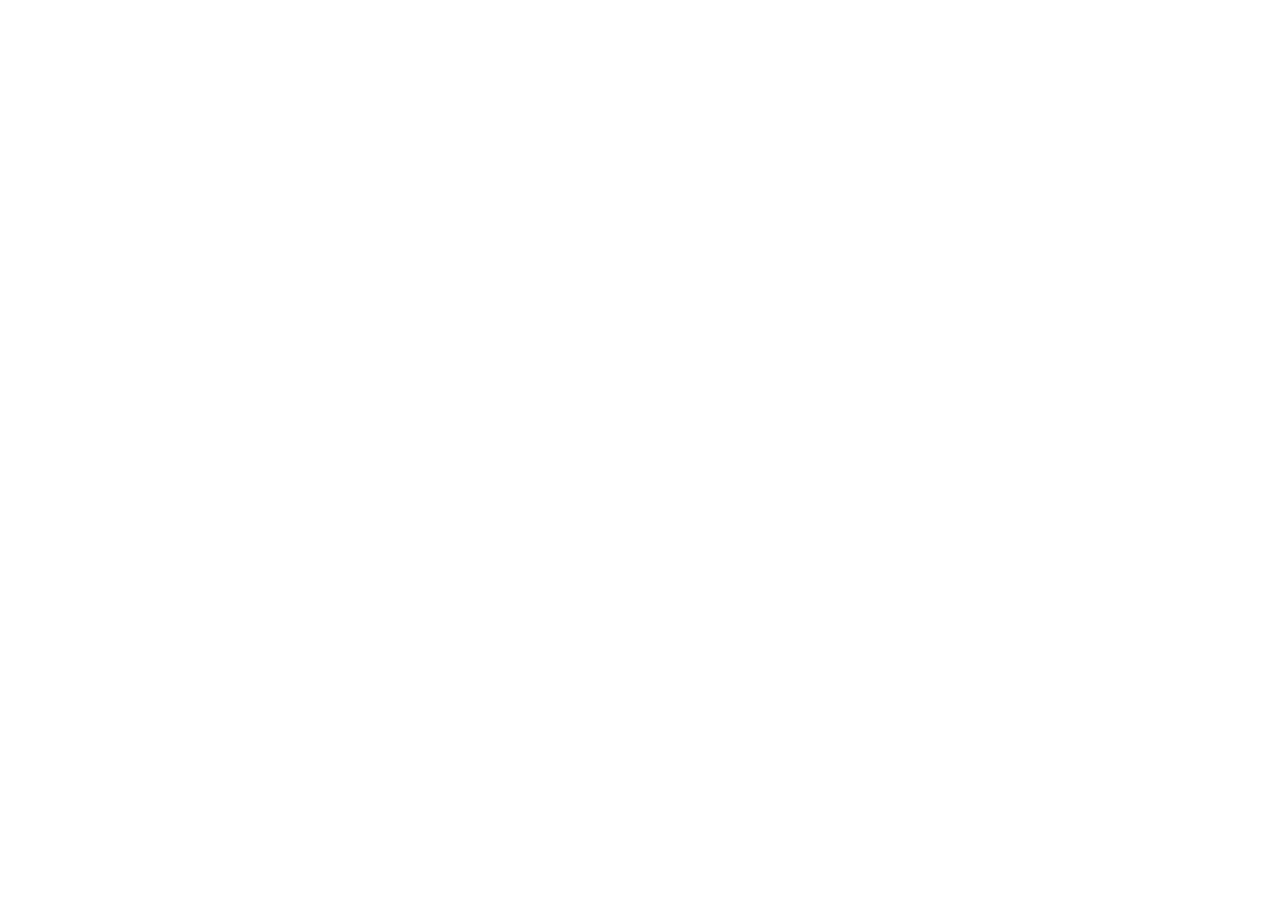
==== commit 12b8884a: "Updates" ====
--- a/index.html
+++ b/index.html
@@ -1 +1 @@
-<!doctype html><html lang="en"><head><meta charset="UTF-8"/><link rel="icon" type="image/png" href="/favicon.png"/><meta name="viewport" content="width=device-width,initial-scale=1"/><title>OmniBlast - [Marketing Partner]</title><script type="module" crossorigin src="/index.Bjj2iv8l.js"></script><link rel="modulepreload" crossorigin href="/assets/jsx-runtime-BKllkxft.js"><link rel="modulepreload" crossorigin href="/assets/warn-manager-missing-Dbwxir1Y-DA4UELvH.js"><link rel="stylesheet" crossorigin href="/assets/warn-manager-missing-Dbwxir1Y.css"><link rel="stylesheet" crossorigin href="/assets/index.css"><link rel="preload" as="style" href="/assets/webfonts.css"><link rel="stylesheet" href="/assets/webfonts.css"></head><body><div id="root"></div></body></html>+<!doctype html><html lang="en"><head><meta charset="UTF-8"/><link rel="icon" type="image/png" href="/favicon.png"/><meta name="viewport" content="width=device-width,initial-scale=1"/><title>OmniBlast - [Marketing Partner]</title><script type="module" crossorigin src="/index.BtVxM72_.js"></script><link rel="modulepreload" crossorigin href="/assets/jsx-runtime-Cltr0gcK.js"><link rel="modulepreload" crossorigin href="/assets/warn-manager-missing-Dbwxir1Y-DjxBaM4n.js"><link rel="stylesheet" crossorigin href="/assets/warn-manager-missing-Dbwxir1Y.css"><link rel="stylesheet" crossorigin href="/assets/index.css"><link rel="preload" as="style" href="/assets/webfonts.css"><link rel="stylesheet" href="/assets/webfonts.css"></head><body><div id="root"></div></body></html>
--- a/assets/index.css
+++ b/assets/index.css
@@ -1 +1 @@
-.eui-popover{z-index:10050;background-color:var(--eui-bg);border:1px solid var(--eui-border);border-radius:var(--eui-radius-md);transition:opacity .15s;position:absolute;overflow-y:auto;box-shadow:0 4px 16px #0000001f}.eui-popover-backdrop{z-index:10050;background-color:#0f172a8c;justify-content:center;align-items:center;padding:5vh 12vw;animation:.18s ease-out eui-popover-backdrop-in;display:flex;position:fixed;inset:0}.eui-popover-backdrop.eui-popover-backdrop-mobile{padding:5vh 12vw}.eui-popover-backdrop.eui-popover-backdrop-tablet{padding:6vh 20vw}@keyframes eui-popover-backdrop-in{0%{opacity:0}to{opacity:1}}@keyframes eui-popover-sheet-in{0%{opacity:0;transform:translateY(8px)}to{opacity:1;transform:translateY(0)}}.eui-popover-compact{border:1px solid var(--eui-border-subtle);border-radius:14px;flex-direction:column;width:100%;max-width:100%;height:auto;max-height:100%;animation:.22s ease-out eui-popover-sheet-in;display:flex;position:relative;inset:auto;overflow:hidden;box-shadow:0 24px 56px #00000047}.eui-popover-mobile-header{border-bottom:1px solid var(--eui-border-subtle);background-color:var(--eui-bg);flex-shrink:0;justify-content:space-between;align-items:center;padding:.875rem 1rem;display:flex}.eui-popover-mobile-title{color:var(--eui-text);font-size:1rem;font-weight:600}.eui-popover-mobile-close{appearance:none;width:36px;height:36px;color:var(--eui-text-muted);cursor:pointer;background:0 0;border:none;border-radius:50%;justify-content:center;align-items:center;transition:background-color .15s,color .15s;display:inline-flex}.eui-popover-mobile-close:hover{background-color:var(--eui-bg-subtle);color:var(--eui-text)}.eui-popover-mobile-close svg{width:18px;height:18px}.eui-popover-mobile-search{border-bottom:1px solid var(--eui-border-subtle);background-color:var(--eui-bg);flex-shrink:0;padding:.75rem 1rem}.eui-popover-mobile-search-input{border:1px solid var(--eui-border);background-color:var(--eui-bg-subtle);width:100%;color:var(--eui-text);font-family:var(--eui-font-family);border-radius:8px;outline:none;padding:.625rem .875rem;font-size:1rem}.eui-popover-mobile-search-input::placeholder{color:var(--eui-text-muted)}.eui-popover-mobile-search-input:focus{border-color:var(--eui-primary);box-shadow:0 0 0 2px var(--eui-primary-subtle)}.eui-popover-mobile-body{-webkit-overflow-scrolling:touch;background-color:var(--eui-bg);flex:auto;overflow-y:auto}.eui-popover-mobile-footer{border-top:1px solid var(--eui-border-subtle);background-color:var(--eui-bg);flex-shrink:0;justify-content:flex-end;align-items:center;gap:.5rem;padding:.75rem 1rem;display:flex}.eui-popover-footer{border-top:1px solid var(--eui-border-subtle);background-color:var(--eui-bg);justify-content:flex-end;align-items:center;gap:.5rem;padding:.5rem .625rem;display:flex;position:sticky;bottom:0}.eui-popover-compact .eui-popover-item{min-height:44px;padding:.875rem 1rem;font-size:.9375rem}.eui-popover-compact .eui-popover-item-icon,.eui-popover-compact .eui-popover-item-check{width:1.125rem;height:1.125rem}.eui-popover-compact .eui-popover-group-header{padding:.5rem 1rem;font-size:.75rem}.eui-popover-loading{color:var(--eui-text);justify-content:center;align-items:center;gap:.5rem;padding:1rem;font-size:.875rem;display:flex}.eui-popover-spinner{border:2px solid var(--eui-primary);border-top-color:#0000;border-radius:50%;width:1.25rem;height:1.25rem;animation:.6s linear infinite eui-spin}@keyframes eui-spin{0%{transform:rotate(0)}to{transform:rotate(360deg)}}.eui-popover-empty{text-align:center;color:var(--eui-text-muted);padding:1rem;font-size:.875rem}.eui-popover-list{max-height:100%}.eui-popover-group-header{text-transform:uppercase;letter-spacing:.05em;color:var(--eui-text-muted);background-color:var(--eui-bg);-webkit-user-select:none;user-select:none;align-items:center;gap:.5rem;padding:.375rem .75rem;font-size:.75rem;font-weight:600;display:flex;position:sticky;top:0}.eui-popover-group-header svg{flex-shrink:0;width:.875rem;height:.875rem}.eui-popover-item{cursor:pointer;color:var(--eui-text);align-items:center;padding:.375rem .75rem;font-size:.8125rem;transition:background-color .15s,color .15s;display:flex}.eui-popover-item.eui-popover-item-highlighted{background-color:var(--eui-bg-hover)}.eui-popover-item.eui-popover-item-selected{background-color:var(--eui-primary-subtle);color:var(--eui-primary)}.eui-popover-item.eui-popover-item-disabled{color:var(--eui-text-disabled);cursor:not-allowed}.eui-popover-item-icon{flex-shrink:0;width:1rem;height:1rem;margin-right:.5rem}.eui-popover-item-label{text-overflow:ellipsis;white-space:nowrap;flex:1;overflow:hidden}.eui-popover-item-check{flex-shrink:0;width:.875rem;height:.875rem;margin-left:.5rem}@media (prefers-reduced-motion:reduce){.eui-popover-backdrop,.eui-popover-compact{animation:none}}.eui-button{appearance:none;font-family:inherit;font-size:inherit;color:inherit;cursor:pointer;background:0 0;border:none;margin:0;padding:0;line-height:1;text-decoration:none}.eui-button:focus{outline:none}.eui-button:disabled{cursor:not-allowed}.eui-button{box-sizing:border-box;min-height:var(--eui-control-h-md);-webkit-user-select:none;user-select:none;letter-spacing:.01em;font-weight:500;font-family:var(--eui-font-family);justify-content:center;align-items:center;transition:background-color .15s,color .15s,border-color .15s,box-shadow .15s,transform .1s;display:inline-flex;position:relative}.eui-button:focus-visible{box-shadow:0 0 0 2px var(--eui-bg), 0 0 0 4px var(--eui-primary);outline:none}.eui-button:active:not(.eui-button-disabled){transform:scale(.97)}.eui-button.eui-button-xs{min-height:var(--eui-control-h-xs);gap:.2rem;padding:.25rem .5rem;font-size:.6875rem;line-height:1.3}.eui-button.eui-button-sm{min-height:var(--eui-control-h-sm);gap:.25rem;padding:.3125rem .625rem;font-size:.75rem;line-height:1.3}.eui-button.eui-button-md{min-height:var(--eui-control-h-md);gap:.3rem;padding:.375rem .75rem;font-size:.8125rem;line-height:1.3}.eui-button.eui-button-lg{min-height:var(--eui-control-h-lg);gap:.35rem;padding:.4375rem .95rem;font-size:.875rem;line-height:1.3}.eui-button.eui-button-xl{min-height:var(--eui-control-h-xl);gap:.4rem;padding:.5rem 1.15rem;font-size:.9375rem;line-height:1.3}.eui-button.eui-button-icon-xs{min-height:var(--eui-control-h-xs);min-width:var(--eui-control-h-xs);padding:.2rem}.eui-button.eui-button-icon-sm{min-height:var(--eui-control-h-sm);min-width:var(--eui-control-h-sm);padding:.3rem}.eui-button.eui-button-icon-md{min-height:var(--eui-control-h-md);min-width:var(--eui-control-h-md);padding:.375rem}.eui-button.eui-button-icon-lg{min-height:var(--eui-control-h-lg);min-width:var(--eui-control-h-lg);padding:.45rem}.eui-button.eui-button-icon-xl{min-height:var(--eui-control-h-xl);min-width:var(--eui-control-h-xl);padding:.55rem}.eui-button.eui-button-default{border-radius:var(--eui-radius-md)}.eui-button.eui-button-outlined{border-radius:var(--eui-radius-md);border:1px solid}.eui-button.eui-button-rounded{border-radius:9999px}.eui-button.eui-button-sharp{border-radius:0}.eui-button.eui-button-plain{border-radius:var(--eui-radius-md)}.eui-button.eui-button-shadow{box-shadow:0 1px 2px #0000000d}.eui-button.eui-button-shadow:hover:not(.eui-button-disabled){box-shadow:0 1px 3px #0000001a,0 1px 2px -1px #0000001a}.eui-button.eui-button-shadow:active:not(.eui-button-disabled){box-shadow:0 1px 2px #0000000d}.eui-button.eui-button-link-type:hover{text-decoration:underline}.eui-button.eui-button-disabled{opacity:.45;cursor:not-allowed;pointer-events:none}.eui-button.eui-button-full-width{width:100%;display:flex}.eui-button:not(.eui-button-disabled){cursor:pointer}.eui-button .eui-visually-hidden{clip:rect(0, 0, 0, 0);white-space:nowrap;border:0;width:1px;height:1px;margin:-1px;padding:0;position:absolute;overflow:hidden}.eui-button .eui-button-spinner{flex-shrink:0;animation:.75s linear infinite eui-spin}.eui-button .eui-button-icon-xs-size{flex-shrink:0;width:.65rem;height:.65rem}.eui-button .eui-button-icon-sm-size{flex-shrink:0;width:.8rem;height:.8rem}.eui-button .eui-button-icon-md-size{flex-shrink:0;width:.95rem;height:.95rem}.eui-button .eui-button-icon-lg-size{flex-shrink:0;width:1.1rem;height:1.1rem}.eui-button .eui-button-icon-xl-size{flex-shrink:0;width:1.3rem;height:1.3rem}.eui-button .eui-button-label{white-space:nowrap}.eui-button.eui-button-variant-default,.eui-button.eui-button-variant-secondary{background-color:var(--eui-btn-default-bg,#4b5563);color:#fff}.eui-button.eui-button-variant-default:hover:not(.eui-button-disabled),.eui-button.eui-button-variant-secondary:hover:not(.eui-button-disabled){background-color:var(--eui-btn-default-hover,#374151)}.eui-button.eui-button-variant-default:active:not(.eui-button-disabled),.eui-button.eui-button-variant-secondary:active:not(.eui-button-disabled){background-color:var(--eui-btn-default-active,#1f2937)}.eui-button.eui-button-variant-default.eui-button-outlined,.eui-button.eui-button-variant-secondary.eui-button-outlined{color:var(--eui-btn-default-bg,#4b5563);border-color:var(--eui-btn-default-bg,#4b5563);background-color:#0000}.eui-button.eui-button-variant-default.eui-button-outlined:hover:not(.eui-button-disabled),.eui-button.eui-button-variant-secondary.eui-button-outlined:hover:not(.eui-button-disabled){background-color:#4b556314}.eui-button.eui-button-variant-default.eui-button-outlined:active:not(.eui-button-disabled),.eui-button.eui-button-variant-secondary.eui-button-outlined:active:not(.eui-button-disabled){background-color:#4b556326}.eui-button.eui-button-variant-default.eui-button-plain,.eui-button.eui-button-variant-secondary.eui-button-plain{color:var(--eui-text);background-color:#0000}.eui-button.eui-button-variant-default.eui-button-plain:hover:not(.eui-button-disabled),.eui-button.eui-button-variant-secondary.eui-button-plain:hover:not(.eui-button-disabled){background-color:#6b72801a}.eui-button.eui-button-variant-default.eui-button-plain:active:not(.eui-button-disabled),.eui-button.eui-button-variant-secondary.eui-button-plain:active:not(.eui-button-disabled){background-color:#6b72802e}.eui-button.eui-button-variant-primary{background-color:var(--eui-primary);color:var(--eui-text-on-primary)}.eui-button.eui-button-variant-primary:hover:not(.eui-button-disabled){background-color:var(--eui-primary-hover)}.eui-button.eui-button-variant-primary:active:not(.eui-button-disabled){background-color:var(--eui-primary-hover);filter:brightness(.92)}.eui-button.eui-button-variant-primary.eui-button-outlined{color:var(--eui-primary);border-color:var(--eui-primary);background-color:#0000}.eui-button.eui-button-variant-primary.eui-button-outlined:hover:not(.eui-button-disabled){background-color:var(--eui-primary-subtle)}.eui-button.eui-button-variant-primary.eui-button-outlined:active:not(.eui-button-disabled){background-color:var(--eui-primary-subtle);filter:brightness(.95)}.eui-button.eui-button-variant-primary.eui-button-plain{color:var(--eui-primary);background-color:#0000}.eui-button.eui-button-variant-primary.eui-button-plain:hover:not(.eui-button-disabled){background-color:var(--eui-primary-subtle)}.eui-button.eui-button-variant-primary.eui-button-plain:active:not(.eui-button-disabled){background-color:var(--eui-primary-subtle);filter:brightness(.95)}.eui-button.eui-button-variant-success{color:#fff;background-color:#16a34a}.eui-button.eui-button-variant-success:hover:not(.eui-button-disabled){background-color:#15803d}.eui-button.eui-button-variant-success:active:not(.eui-button-disabled){background-color:#166534}.eui-button.eui-button-variant-success.eui-button-outlined{color:#16a34a;background-color:#0000;border-color:#16a34a}.eui-button.eui-button-variant-success.eui-button-outlined:hover:not(.eui-button-disabled){background-color:#16a34a14}.eui-button.eui-button-variant-success.eui-button-outlined:active:not(.eui-button-disabled){background-color:#16a34a26}.eui-button.eui-button-variant-success.eui-button-plain{color:#16a34a;background-color:#0000}.eui-button.eui-button-variant-success.eui-button-plain:hover:not(.eui-button-disabled){background-color:#16a34a14}.eui-button.eui-button-variant-success.eui-button-plain:active:not(.eui-button-disabled){background-color:#16a34a26}.eui-button.eui-button-variant-warning{color:#422006;background-color:#f59e0b}.eui-button.eui-button-variant-warning:hover:not(.eui-button-disabled){background-color:#d97706}.eui-button.eui-button-variant-warning:active:not(.eui-button-disabled){background-color:#b45309}.eui-button.eui-button-variant-warning.eui-button-outlined{color:#d97706;background-color:#0000;border-color:#d97706}.eui-button.eui-button-variant-warning.eui-button-outlined:hover:not(.eui-button-disabled){background-color:#f59e0b14}.eui-button.eui-button-variant-warning.eui-button-outlined:active:not(.eui-button-disabled){background-color:#f59e0b26}.eui-button.eui-button-variant-warning.eui-button-plain{color:#d97706;background-color:#0000}.eui-button.eui-button-variant-warning.eui-button-plain:hover:not(.eui-button-disabled){background-color:#f59e0b14}.eui-button.eui-button-variant-warning.eui-button-plain:active:not(.eui-button-disabled){background-color:#f59e0b26}.eui-button.eui-button-variant-danger{color:#fff;background-color:#dc2626}.eui-button.eui-button-variant-danger:hover:not(.eui-button-disabled){background-color:#b91c1c}.eui-button.eui-button-variant-danger:active:not(.eui-button-disabled){background-color:#991b1b}.eui-button.eui-button-variant-danger.eui-button-outlined{color:#dc2626;background-color:#0000;border-color:#dc2626}.eui-button.eui-button-variant-danger.eui-button-outlined:hover:not(.eui-button-disabled){background-color:#dc262614}.eui-button.eui-button-variant-danger.eui-button-outlined:active:not(.eui-button-disabled){background-color:#dc262626}.eui-button.eui-button-variant-danger.eui-button-plain{color:#dc2626;background-color:#0000}.eui-button.eui-button-variant-danger.eui-button-plain:hover:not(.eui-button-disabled){background-color:#dc262614}.eui-button.eui-button-variant-danger.eui-button-plain:active:not(.eui-button-disabled){background-color:#dc262626}.eui-button.eui-button-variant-info{color:#fff;background-color:#0891b2}.eui-button.eui-button-variant-info:hover:not(.eui-button-disabled){background-color:#0e7490}.eui-button.eui-button-variant-info:active:not(.eui-button-disabled){background-color:#155e75}.eui-button.eui-button-variant-info.eui-button-outlined{color:#0891b2;background-color:#0000;border-color:#0891b2}.eui-button.eui-button-variant-info.eui-button-outlined:hover:not(.eui-button-disabled){background-color:#0891b214}.eui-button.eui-button-variant-info.eui-button-outlined:active:not(.eui-button-disabled){background-color:#0891b226}.eui-button.eui-button-variant-info.eui-button-plain{color:#0891b2;background-color:#0000}.eui-button.eui-button-variant-info.eui-button-plain:hover:not(.eui-button-disabled){background-color:#0891b214}.eui-button.eui-button-variant-info.eui-button-plain:active:not(.eui-button-disabled){background-color:#0891b226}.eui-link{--eui-link-color:var(--eui-primary);--eui-link-color-hover:var(--eui-primary-hover);--eui-link-color-visited:#7c3aed;color:var(--eui-link-color);font-family:var(--eui-font-family);cursor:pointer;text-decoration:none;transition:color .15s,text-decoration-color .15s}.eui-link:hover{color:var(--eui-link-color-hover);text-decoration:underline}.eui-link:visited{color:var(--eui-link-color-visited)}.eui-link:focus{outline:2px solid var(--eui-primary);outline-offset:2px;border-radius:var(--eui-radius-sm)}.eui-link.eui-link-disabled{color:var(--eui-text-disabled);cursor:not-allowed;pointer-events:none;text-decoration:none}.eui-link.eui-link-disabled:hover{color:var(--eui-text-disabled);text-decoration:none}.eui-link .eui-visually-hidden{clip:rect(0, 0, 0, 0);white-space:nowrap;border:0;width:1px;height:1px;margin:-1px;padding:0;position:absolute;overflow:hidden}.eui-tooltip{border-radius:var(--eui-radius-sm);white-space:pre-wrap;word-break:break-word;pointer-events:auto;z-index:9999;max-width:32rem;box-shadow:var(--eui-shadow);color:#f9fafb;opacity:0;background-color:#1f2937;border:1px solid #374151;padding:.375rem .5rem;font-size:.75rem;line-height:1.5;transition:opacity .2s;position:fixed}.eui-tooltip.eui-tooltip-visible{opacity:.92}.eui-dropdown{appearance:none;font-family:inherit;font-size:inherit;line-height:inherit;color:inherit;cursor:pointer;background:0 0;border:none;margin:0;padding:0;transition:background-color .15s,color .15s,border-color .15s}.eui-dropdown:focus{outline:none}.eui-dropdown:disabled{cursor:not-allowed}.eui-dropdown{box-sizing:border-box;width:100%;min-height:var(--eui-control-h-md);border:1px solid var(--eui-border);border-radius:var(--eui-radius-md);background-color:var(--eui-bg);color:var(--eui-text);text-align:left;font-family:var(--eui-font-family);justify-content:space-between;align-items:center;padding:.375rem .75rem;font-size:.8125rem;line-height:1.3;transition:border-color .15s,box-shadow .15s,background-color .15s;display:flex}.eui-dropdown.eui-dropdown-xs{min-height:var(--eui-control-h-xs);padding:.2rem .5rem;font-size:.6875rem}.eui-dropdown.eui-dropdown-sm{min-height:var(--eui-control-h-sm);padding:.3rem .625rem;font-size:.75rem}.eui-dropdown.eui-dropdown-md{min-height:var(--eui-control-h-md);padding:.375rem .75rem;font-size:.8125rem}.eui-dropdown.eui-dropdown-lg{min-height:var(--eui-control-h-lg);padding:.4375rem .875rem;font-size:.875rem}.eui-dropdown.eui-dropdown-xl{min-height:var(--eui-control-h-xl);padding:.5rem 1rem;font-size:.9375rem}.eui-dropdown:focus{box-shadow:0 0 0 2px var(--eui-primary);border-color:#0000;outline:none}.eui-dropdown:hover:not(.eui-dropdown-disabled):not(.eui-dropdown-readonly){background-color:var(--eui-bg-subtle)}.eui-dropdown.eui-dropdown-open{box-shadow:0 0 0 2px var(--eui-primary);border-color:#0000}.eui-dropdown.eui-dropdown-readonly{background-color:var(--eui-bg-subtle);cursor:default}.eui-dropdown.eui-dropdown-disabled{background-color:var(--eui-bg-subtle);color:var(--eui-text-disabled);cursor:not-allowed;opacity:.6}.eui-dropdown .eui-dropdown-value{text-overflow:ellipsis;white-space:nowrap;flex:1;overflow:hidden}.eui-dropdown .eui-dropdown-placeholder{color:var(--eui-text-muted)}.eui-dropdown .eui-dropdown-chevron{width:1rem;height:1rem;color:var(--eui-text-muted);flex-shrink:0;margin-left:.5rem;transition:transform .2s}.eui-dropdown .eui-dropdown-chevron.eui-dropdown-chevron-open{transform:rotate(180deg)}.eui-dropdown-filter-wrap{border-bottom:1px solid var(--eui-border-subtle);padding:.5rem}.eui-dropdown-filter-input{border:1px solid var(--eui-border);border-radius:var(--eui-radius-sm);background-color:var(--eui-bg);width:100%;color:var(--eui-text);font-family:var(--eui-font-family);outline:none;padding:.375rem .625rem;font-size:.875rem}.eui-dropdown-filter-input::placeholder{color:var(--eui-text-muted)}.eui-dropdown-filter-input:focus{border-color:var(--eui-primary);box-shadow:0 0 0 1px var(--eui-primary)}.eui-field-label-wrap{flex-direction:column;gap:.25rem;display:flex}.eui-field-label{color:var(--eui-text);font-size:.875rem;font-weight:500;display:block}.eui-field-label.eui-field-label-disabled{color:var(--eui-text-disabled)}.eui-field-label.eui-field-label-error{color:#dc2626}.eui-field-label-required{color:#dc2626;margin-left:.25rem}.eui-field-label-optional{color:var(--eui-text-muted);margin-left:.25rem;font-size:.75rem}.eui-field-hint{color:var(--eui-text-muted);font-size:.75rem}.eui-field-error{color:#dc2626;font-size:.75rem}.eui-field-label-float{position:relative}.eui-field-label-floating{pointer-events:none;transition:top .15s,font-size .15s,color .15s,transform .15s;position:absolute;left:.75rem}.eui-field-label-floating.eui-field-label-floating-idle{color:var(--eui-text-muted);font-size:1rem;top:50%;transform:translateY(-50%)}.eui-field-label-floating.eui-field-label-floating-active{color:var(--eui-primary);font-size:.75rem;top:.5rem;transform:none}.eui-field-label-floating.eui-field-label-floating-error{color:#dc2626;font-size:.75rem;top:.5rem;transform:none}.eui-field-label-floating.eui-field-label-floating-disabled{color:var(--eui-text-disabled)}.eui-field-label-fieldset{border:1px solid var(--eui-border);border-radius:var(--eui-radius-sm);background-color:var(--eui-bg);padding:0 .75rem .5rem}.eui-field-label-legend{color:var(--eui-text);padding:0 .5rem;font-size:.875rem;font-weight:500}.eui-field-label-legend.eui-field-label-legend-disabled{color:var(--eui-text-disabled)}.eui-field-label-legend.eui-field-label-legend-error{color:#dc2626}.eui-text-input-wrap-outer{flex-direction:column;gap:.25rem;width:100%;display:inline-flex}.eui-text-input-wrap{align-items:stretch;width:100%;display:flex;position:relative}.eui-text-input{box-sizing:border-box;width:100%;min-height:var(--eui-control-h-md);border:1px solid var(--eui-border);border-radius:var(--eui-radius-sm);background-color:var(--eui-bg);color:var(--eui-text);font-family:var(--eui-font-family);padding:.375rem .75rem;font-size:.8125rem;line-height:1.3;transition:border-color .15s,box-shadow .15s}.eui-text-input.eui-text-input-xs{min-height:var(--eui-control-h-xs);padding:.25rem .5rem;font-size:.6875rem}.eui-text-input.eui-text-input-sm{min-height:var(--eui-control-h-sm);padding:.3125rem .625rem;font-size:.75rem}.eui-text-input.eui-text-input-md{min-height:var(--eui-control-h-md);padding:.375rem .75rem;font-size:.8125rem}.eui-text-input.eui-text-input-lg{min-height:var(--eui-control-h-lg);padding:.4375rem .875rem;font-size:.875rem}.eui-text-input.eui-text-input-xl{min-height:var(--eui-control-h-xl);padding:.5rem 1rem;font-size:.9375rem}.eui-text-input::placeholder{color:var(--eui-text-muted)}.eui-text-input:focus{box-shadow:0 0 0 2px var(--eui-primary);border-color:#0000;outline:none}.eui-text-input.eui-text-input-readonly{background-color:var(--eui-bg-subtle)}.eui-text-input.eui-text-input-disabled{background-color:var(--eui-bg-subtle);color:var(--eui-text-disabled);cursor:not-allowed;opacity:.6}.eui-text-input.eui-text-input-error{border-color:#dc2626}.eui-text-input.eui-text-input-error:focus{box-shadow:0 0 0 2px #dc2626}.eui-text-input.eui-text-input-has-left{padding-left:2.5rem!important}.eui-text-input.eui-text-input-has-right{padding-right:2.5rem!important}@media (hover:none) and (pointer:coarse){.eui-text-input,.eui-text-input.eui-text-input-xs,.eui-text-input.eui-text-input-sm,.eui-text-input.eui-text-input-md,.eui-text-input.eui-text-input-lg,.eui-text-input.eui-text-input-xl{font-size:16px}}.eui-text-input-icon{pointer-events:none;align-items:center;display:flex;position:absolute;top:0;bottom:0}.eui-text-input-icon.eui-text-input-icon-left{padding-left:.75rem;left:0}.eui-text-input-icon.eui-text-input-icon-right{padding-right:.75rem;right:0}.eui-text-input-icon svg,.eui-text-input-icon .eui-text-input-icon-inner{width:1rem;height:1rem;color:var(--eui-text-muted)}.eui-text-input-clear{border-radius:var(--eui-radius-sm);width:1.5rem;height:1.5rem;color:var(--eui-text-muted);cursor:pointer;background:0 0;border:none;justify-content:center;align-items:center;margin:0;padding:0;transition:background-color .15s,color .15s;display:inline-flex;position:absolute;top:50%;right:.5rem;transform:translateY(-50%)}.eui-text-input-clear:hover{background-color:var(--eui-bg-subtle);color:var(--eui-text)}.eui-text-input-clear:focus-visible{outline:2px solid var(--eui-primary);outline-offset:1px}.eui-text-input-clear svg{width:.85rem;height:.85rem}.eui-text-input-helper{color:var(--eui-text-muted);font-size:.75rem;line-height:1.3}.eui-text-input-error-message{color:#dc2626;font-size:.75rem;line-height:1.3}@keyframes eui-modal-fade-in{0%{opacity:0}to{opacity:1}}@keyframes eui-modal-pop-in{0%{opacity:0;transform:translateY(8px)scale(.98)}to{opacity:1;transform:translateY(0)scale(1)}}.eui-modal-overlay{z-index:9999;-webkit-backdrop-filter:blur(4px);background-color:#0f172a8c;justify-content:center;align-items:center;padding:1rem;animation:.18s ease-out eui-modal-fade-in;display:flex;position:fixed;inset:0}.eui-modal{background-color:var(--eui-bg);width:100%;max-height:calc(100vh - 2rem);color:var(--eui-text);border:1px solid var(--eui-border);opacity:1;border-radius:12px;outline:none;flex-direction:column;animation:.22s cubic-bezier(.16,1,.3,1) eui-modal-pop-in;display:flex;position:relative;overflow:hidden;transform:scale(1);box-shadow:0 1px 3px #0000000d,0 20px 50px -10px #00000040,0 8px 20px -8px #00000026}.eui-modal.eui-modal-sm{max-width:28rem}.eui-modal.eui-modal-md{max-width:32rem}.eui-modal.eui-modal-lg{max-width:42rem}.eui-modal.eui-modal-xl{max-width:56rem}.eui-modal.eui-modal-fullScreen{border:none;border-radius:0;width:100%;max-width:none;height:100%;max-height:100%}@media (prefers-reduced-motion:reduce){.eui-modal-overlay,.eui-modal{animation:none}}@media (width<=640px){.eui-modal-overlay{align-items:stretch;padding:0}.eui-modal{border-radius:0;max-height:100%}.eui-modal.eui-modal-sm,.eui-modal.eui-modal-md,.eui-modal.eui-modal-lg,.eui-modal.eui-modal-xl{width:100%;max-width:none;height:100%}}.eui-modal-header{border-bottom:1px solid var(--eui-border);background-color:var(--eui-bg);z-index:1;flex-shrink:0;justify-content:space-between;align-items:center;padding:.75rem 1.25rem;display:flex;position:sticky;top:0}.eui-modal-title{color:var(--eui-text);margin:0;font-size:1rem;font-weight:600;line-height:1.4}.eui-modal-close{appearance:none;font-family:inherit;font-size:inherit;line-height:inherit;color:inherit;cursor:pointer;background:0 0;border:none;margin:0;padding:0;transition:background-color .15s,color .15s,border-color .15s}.eui-modal-close:focus{outline:none}.eui-modal-close:disabled{cursor:not-allowed}.eui-modal-close{border-radius:var(--eui-radius-sm);color:var(--eui-text-muted);justify-content:center;align-items:center;padding:.25rem;display:flex}.eui-modal-close svg{width:1.125rem;height:1.125rem}.eui-modal-close:hover{color:var(--eui-text);background-color:var(--eui-bg-hover)}.eui-modal-close:focus-visible{outline:2px solid var(--eui-primary);outline-offset:1px}.eui-modal-body{scrollbar-width:thin;flex:auto;min-height:0;padding:1.25rem 1.25rem 1.5rem;overflow:hidden auto}.eui-modal-body::-webkit-scrollbar{width:8px}.eui-modal-body::-webkit-scrollbar-thumb{background-color:var(--eui-border);border-radius:4px}.eui-modal-body::-webkit-scrollbar-thumb:hover{background-color:var(--eui-text-muted)}.eui-modal-body.eui-modal-body-no-title{padding-top:1.75rem}.eui-modal-close-floating{appearance:none;font-family:inherit;font-size:inherit;line-height:inherit;color:inherit;cursor:pointer;background:0 0;border:none;margin:0;padding:0;transition:background-color .15s,color .15s,border-color .15s}.eui-modal-close-floating:focus{outline:none}.eui-modal-close-floating:disabled{cursor:not-allowed}.eui-modal-close-floating{z-index:10;border-radius:var(--eui-radius-sm);color:var(--eui-text-muted);justify-content:center;align-items:center;padding:.25rem;display:flex;position:absolute;top:.75rem;right:.75rem}.eui-modal-close-floating svg{width:1.125rem;height:1.125rem}.eui-modal-close-floating:hover{color:var(--eui-text);background-color:var(--eui-bg-hover)}.eui-modal-close-floating:focus-visible{outline:2px solid var(--eui-primary);outline-offset:1px}.eui-modal-footer{border-top:1px solid var(--eui-border);background-color:var(--eui-bg);z-index:1;flex-shrink:0;justify-content:flex-end;align-items:center;gap:.5rem;padding:.75rem 1.25rem;display:flex;position:sticky;bottom:0}.eui-pwsm{width:100%;font-family:var(--eui-font-family);color:var(--eui-text);flex-direction:column;gap:.4rem;display:flex}.eui-pwsm.eui-pwsm-size-sm{font-size:.7rem}.eui-pwsm.eui-pwsm-size-md{font-size:.78rem}.eui-pwsm.eui-pwsm-size-lg{font-size:.85rem}.eui-pwsm.eui-pwsm-tier-weak{--eui-pwsm-color:#ef4444}.eui-pwsm.eui-pwsm-tier-fair{--eui-pwsm-color:#f59e0b}.eui-pwsm.eui-pwsm-tier-good{--eui-pwsm-color:#facc15}.eui-pwsm.eui-pwsm-tier-strong{--eui-pwsm-color:#16a34a}.eui-pwsm-meter{gap:4px;width:100%;display:flex}.eui-pwsm-segment{background:var(--eui-bg-subtle);border:1px solid var(--eui-border-subtle);border-radius:3px;flex:1;height:6px;transition:background-color .22s,border-color .22s}.eui-pwsm-size-sm .eui-pwsm-segment{height:4px}.eui-pwsm-size-lg .eui-pwsm-segment{height:8px}.eui-pwsm-segment.eui-pwsm-segment-filled{background:var(--eui-pwsm-color,var(--eui-primary));border-color:var(--eui-pwsm-color,var(--eui-primary))}.eui-pwsm-bar-track{background:var(--eui-bg-subtle);border:1px solid var(--eui-border-subtle);border-radius:3px;width:100%;height:6px;overflow:hidden}.eui-pwsm-size-sm .eui-pwsm-bar-track{height:4px}.eui-pwsm-size-lg .eui-pwsm-bar-track{height:8px}.eui-pwsm-bar-fill{background:var(--eui-pwsm-color,var(--eui-primary));height:100%;transition:width .24s,background-color .24s}.eui-pwsm-info{flex-direction:column;gap:.15rem;display:flex}.eui-pwsm-label-row{justify-content:space-between;align-items:center;gap:.6rem;display:flex}.eui-pwsm-label{color:var(--eui-pwsm-color,var(--eui-text));font-size:.78em;font-weight:600;line-height:1.2}.eui-pwsm-score{color:var(--eui-text-muted);font-variant-numeric:tabular-nums;font-size:.7em}.eui-pwsm-tip{color:var(--eui-text-muted);align-items:flex-start;gap:.35rem;margin:0;font-size:.78em;line-height:1.4;display:flex}.eui-pwsm-tip-bullet{color:var(--eui-pwsm-color,var(--eui-text-muted));font-weight:700;line-height:1.4}.eui-pwsm-live{clip:rect(0 0 0 0);white-space:nowrap;pointer-events:none;width:1px;height:1px;position:absolute;overflow:hidden}@media (prefers-reduced-motion:reduce){.eui-pwsm-segment,.eui-pwsm-bar-fill{transition:none!important}}.eui-password-wrap{width:100%;display:inline-flex;position:relative}.eui-password{box-sizing:border-box;width:100%;min-height:var(--eui-control-h-md);border:1px solid var(--eui-border);border-radius:var(--eui-radius-sm);background-color:var(--eui-bg);color:var(--eui-text);font-family:var(--eui-font-family);padding:.375rem .75rem;font-size:.8125rem;line-height:1.3;transition:border-color .15s,box-shadow .15s}.eui-password.eui-password-xs{min-height:var(--eui-control-h-xs);padding:.25rem .5rem;font-size:.6875rem}.eui-password.eui-password-sm{min-height:var(--eui-control-h-sm);padding:.3125rem .625rem;font-size:.75rem}.eui-password.eui-password-md{min-height:var(--eui-control-h-md);padding:.375rem .75rem;font-size:.8125rem}.eui-password.eui-password-lg{min-height:var(--eui-control-h-lg);padding:.4375rem .875rem;font-size:.875rem}.eui-password.eui-password-xl{min-height:var(--eui-control-h-xl);padding:.5rem 1rem;font-size:.9375rem}.eui-password::placeholder{color:var(--eui-text-muted)}.eui-password:focus{box-shadow:0 0 0 2px var(--eui-primary);border-color:#0000;outline:none}.eui-password.eui-password-toggleable{padding-right:2.5rem}.eui-password.eui-password-readonly{background-color:var(--eui-bg-subtle)}.eui-password.eui-password-disabled{background-color:var(--eui-bg-subtle);color:var(--eui-text-disabled);cursor:not-allowed;opacity:.6}.eui-password.eui-password-error{border-color:#dc2626}.eui-password.eui-password-error:focus{box-shadow:0 0 0 2px #dc2626}@media (hover:none) and (pointer:coarse){.eui-password,.eui-password.eui-password-xs,.eui-password.eui-password-sm,.eui-password.eui-password-md,.eui-password.eui-password-lg,.eui-password.eui-password-xl{font-size:16px}}.eui-password-helper{color:var(--eui-text-muted);font-size:.75rem;line-height:1.3}.eui-password-error-message{color:#dc2626;font-size:.75rem;line-height:1.3}.eui-password-toggle{appearance:none;font-family:inherit;font-size:inherit;line-height:inherit;color:inherit;cursor:pointer;background:0 0;border:none;margin:0;padding:0;transition:background-color .15s,color .15s,border-color .15s}.eui-password-toggle:focus{outline:none}.eui-password-toggle:disabled{cursor:not-allowed}.eui-password-toggle{color:var(--eui-text-muted);border-radius:var(--eui-radius-sm);justify-content:center;align-items:center;width:1.75rem;height:1.75rem;display:flex;position:absolute;top:50%;right:.5rem;transform:translateY(-50%)}.eui-password-toggle svg{width:1.1rem;height:1.1rem}.eui-password-toggle:hover:not(:disabled){color:var(--eui-text);background:var(--eui-bg-hover)}.eui-password-toggle:focus-visible{outline:2px solid var(--eui-primary);outline-offset:1px}.eui-password-toggle:disabled{opacity:.5}.eui-password-with-meter{flex-direction:column;gap:.5rem;width:100%;display:flex}.eui-select-button{display:inline-flex}.eui-select-button.eui-select-button-full{width:100%;display:flex}.eui-select-button.eui-select-button-full .eui-select-button-item{flex:1 1 0}.eui-select-button.eui-select-button-disabled{opacity:.5}.eui-select-button.eui-select-button-variant-default.eui-select-button-horizontal{flex-direction:row}.eui-select-button.eui-select-button-variant-default.eui-select-button-horizontal .eui-select-button-item{border-right:none}.eui-select-button.eui-select-button-variant-default.eui-select-button-horizontal .eui-select-button-item.eui-select-button-item-first{border-radius:var(--eui-radius-md) 0 0 var(--eui-radius-md)}.eui-select-button.eui-select-button-variant-default.eui-select-button-horizontal .eui-select-button-item.eui-select-button-item-last{border-radius:0 var(--eui-radius-md) var(--eui-radius-md) 0;border-right:1px solid var(--eui-border)}.eui-select-button.eui-select-button-variant-default.eui-select-button-horizontal .eui-select-button-item.eui-select-button-item-middle{border-radius:0}.eui-select-button.eui-select-button-variant-default.eui-select-button-horizontal .eui-select-button-item.eui-select-button-item-selected{border-right:1px solid var(--eui-primary)}.eui-select-button.eui-select-button-variant-default.eui-select-button-horizontal .eui-select-button-item.eui-theme-secondary.eui-select-button-item-selected{border-right-color:#475569}.eui-select-button.eui-select-button-variant-default.eui-select-button-horizontal .eui-select-button-item.eui-theme-success.eui-select-button-item-selected{border-right-color:#10b981}.eui-select-button.eui-select-button-variant-default.eui-select-button-horizontal .eui-select-button-item.eui-theme-dark.eui-select-button-item-selected{border-right-color:#1f2937}.eui-select-button.eui-select-button-variant-default.eui-select-button-vertical{flex-direction:column}.eui-select-button.eui-select-button-variant-default.eui-select-button-vertical .eui-select-button-item{border-bottom:none}.eui-select-button.eui-select-button-variant-default.eui-select-button-vertical .eui-select-button-item.eui-select-button-item-first{border-radius:var(--eui-radius-md) var(--eui-radius-md) 0 0}.eui-select-button.eui-select-button-variant-default.eui-select-button-vertical .eui-select-button-item.eui-select-button-item-last{border-radius:0 0 var(--eui-radius-md) var(--eui-radius-md);border-bottom:1px solid var(--eui-border)}.eui-select-button.eui-select-button-variant-default.eui-select-button-vertical .eui-select-button-item.eui-select-button-item-middle{border-radius:0}.eui-select-button.eui-select-button-variant-default.eui-select-button-vertical .eui-select-button-item.eui-select-button-item-selected{border-bottom:1px solid var(--eui-primary)}.eui-select-button.eui-select-button-variant-default.eui-select-button-vertical .eui-select-button-item.eui-theme-secondary.eui-select-button-item-selected{border-bottom-color:#475569}.eui-select-button.eui-select-button-variant-default.eui-select-button-vertical .eui-select-button-item.eui-theme-success.eui-select-button-item-selected{border-bottom-color:#10b981}.eui-select-button.eui-select-button-variant-default.eui-select-button-vertical .eui-select-button-item.eui-theme-dark.eui-select-button-item-selected{border-bottom-color:#1f2937}.eui-select-button.eui-select-button-variant-segmented{background-color:var(--eui-bg-subtle);border-radius:999px;gap:0;padding:.1875rem}.eui-select-button.eui-select-button-variant-segmented.eui-select-button-horizontal{flex-direction:row}.eui-select-button.eui-select-button-variant-segmented.eui-select-button-vertical{flex-direction:column}.eui-select-button.eui-select-button-variant-segmented .eui-select-button-item{color:var(--eui-text-muted);background-color:#0000;border:none;border-radius:999px;font-weight:500;position:relative}.eui-select-button.eui-select-button-variant-segmented .eui-select-button-item:not(:last-child):after{content:"";background-color:var(--eui-border);opacity:.5;width:1px;transition:opacity .15s;position:absolute;top:25%;bottom:25%}.eui-select-button.eui-select-button-variant-segmented .eui-select-button-item.eui-select-button-horizontal-tail:after,.eui-select-button.eui-select-button-variant-segmented .eui-select-button-item:not(:last-child):after{right:0}.eui-select-button.eui-select-button-variant-segmented .eui-select-button-item.eui-select-button-item-selected:after,.eui-select-button.eui-select-button-variant-segmented .eui-select-button-item.eui-select-button-item-selected+.eui-select-button-item:after,.eui-select-button.eui-select-button-variant-segmented .eui-select-button-item:hover:after{opacity:0}.eui-select-button.eui-select-button-variant-segmented .eui-select-button-item:focus{box-shadow:0 0 0 2px var(--eui-primary);z-index:10;outline:none}.eui-select-button.eui-select-button-variant-segmented .eui-select-button-item:hover:not(:disabled):not(.eui-select-button-item-disabled):not(.eui-select-button-item-selected){color:var(--eui-text);background-color:var(--eui-bg-hover)}.eui-select-button.eui-select-button-variant-segmented .eui-select-button-item.eui-select-button-item-selected{background-color:var(--eui-bg);color:var(--eui-text);box-shadow:var(--eui-shadow);border:none}.eui-select-button.eui-select-button-variant-pill{gap:.5rem}.eui-select-button.eui-select-button-variant-pill.eui-select-button-horizontal{flex-flow:wrap}.eui-select-button.eui-select-button-variant-pill.eui-select-button-vertical{flex-direction:column}.eui-select-button.eui-select-button-variant-pill .eui-select-button-item{border:1px solid var(--eui-border);border-radius:999px}.eui-select-button.eui-select-button-variant-pill .eui-select-button-item:focus{box-shadow:0 0 0 2px var(--eui-primary);outline:none}.eui-select-button.eui-select-button-variant-underline{border-bottom:1px solid var(--eui-border)}.eui-select-button.eui-select-button-variant-underline.eui-select-button-horizontal{flex-direction:row}.eui-select-button.eui-select-button-variant-underline.eui-select-button-vertical{flex-direction:column}.eui-select-button.eui-select-button-variant-underline .eui-select-button-item{color:var(--eui-text-muted);background-color:#0000;border:none;border-bottom:2px solid #0000;border-radius:0;margin-bottom:-1px;position:relative}.eui-select-button.eui-select-button-variant-underline .eui-select-button-item:focus{box-shadow:0 0 0 2px var(--eui-primary);outline:none}.eui-select-button.eui-select-button-variant-underline .eui-select-button-item:hover:not(:disabled):not(.eui-select-button-item-disabled):not(.eui-select-button-item-selected){color:var(--eui-text);background-color:#0000}.eui-select-button.eui-select-button-variant-underline .eui-select-button-item.eui-select-button-item-selected{color:var(--eui-primary);border-color:var(--eui-primary);background-color:#0000}.eui-select-button.eui-select-button-xs .eui-select-button-item{min-height:var(--eui-control-h-xs);padding:.25rem .5rem;font-size:.6875rem}.eui-select-button.eui-select-button-sm .eui-select-button-item{min-height:var(--eui-control-h-sm);padding:.3125rem .625rem;font-size:.75rem}.eui-select-button.eui-select-button-md .eui-select-button-item{min-height:var(--eui-control-h-md);padding:.375rem .75rem;font-size:.8125rem}.eui-select-button.eui-select-button-lg .eui-select-button-item{min-height:var(--eui-control-h-lg);padding:.4375rem .875rem;font-size:.875rem}.eui-select-button.eui-select-button-xl .eui-select-button-item{min-height:var(--eui-control-h-xl);padding:.5rem 1rem;font-size:.9375rem}.eui-select-button .eui-select-button-item{appearance:none;box-sizing:border-box;min-height:var(--eui-control-h-md);font-family:var(--eui-font-family);cursor:pointer;border:1px solid var(--eui-border);background-color:var(--eui-bg);color:var(--eui-text);border-radius:0;justify-content:center;align-items:center;height:auto;margin:0;padding:.375rem .75rem;font-size:.8125rem;font-weight:500;line-height:1.3;transition:background-color .15s,color .15s,border-color .15s,box-shadow .15s;display:flex}.eui-select-button .eui-select-button-item:focus{box-shadow:inset 0 0 0 2px var(--eui-primary);z-index:10;outline:none}.eui-select-button .eui-select-button-item:hover:not(:disabled):not(.eui-select-button-item-disabled):not(.eui-select-button-item-selected){background-color:var(--eui-bg-hover)}.eui-select-button .eui-select-button-item.eui-select-button-item-selected:hover:not(:disabled){background-color:var(--eui-primary-hover)}.eui-select-button .eui-select-button-item.eui-select-button-item-selected{background-color:var(--eui-primary);color:var(--eui-text-on-primary);border-color:var(--eui-primary);z-index:10}.eui-select-button .eui-select-button-item.eui-theme-secondary.eui-select-button-item-selected{color:#fff;background-color:#475569;border-color:#475569}.eui-select-button .eui-select-button-item.eui-theme-secondary.eui-select-button-item-selected:hover:not(:disabled){background-color:#334155;border-color:#334155}.eui-select-button .eui-select-button-item.eui-theme-success.eui-select-button-item-selected{color:#fff;background-color:#10b981;border-color:#10b981}.eui-select-button .eui-select-button-item.eui-theme-success.eui-select-button-item-selected:hover:not(:disabled){background-color:#059669;border-color:#059669}.eui-select-button .eui-select-button-item.eui-theme-dark.eui-select-button-item-selected{color:#fff;background-color:#1f2937;border-color:#1f2937}.eui-select-button .eui-select-button-item.eui-theme-dark.eui-select-button-item-selected:hover:not(:disabled){background-color:#111827;border-color:#111827}.eui-select-button .eui-select-button-item.eui-theme-default.eui-select-button-item-selected,.eui-select-button .eui-select-button-item.eui-theme-primary.eui-select-button-item-selected{background-color:var(--eui-primary);border-color:var(--eui-primary);color:var(--eui-text-on-primary)}.eui-select-button .eui-select-button-item.eui-select-button-item-disabled,.eui-select-button .eui-select-button-item:disabled{cursor:not-allowed;opacity:.5}.eui-select-button .eui-select-button-item .eui-select-button-item-icon{width:1rem;height:1rem;margin-right:.5rem}.eui-select-button.eui-select-button-variant-segmented .eui-select-button-item.eui-select-button-item-selected.eui-theme-secondary{background-color:var(--eui-bg);color:#475569;box-shadow:var(--eui-shadow)}.eui-select-button.eui-select-button-variant-segmented .eui-select-button-item.eui-select-button-item-selected.eui-theme-success{background-color:var(--eui-bg);color:#10b981;box-shadow:var(--eui-shadow)}.eui-select-button.eui-select-button-variant-segmented .eui-select-button-item.eui-select-button-item-selected.eui-theme-dark{background-color:var(--eui-bg);color:#1f2937;box-shadow:var(--eui-shadow)}.eui-select-button.eui-select-button-variant-underline .eui-select-button-item.eui-select-button-item-selected.eui-theme-secondary{color:#475569;background:0 0;border-color:#475569}.eui-select-button.eui-select-button-variant-underline .eui-select-button-item.eui-select-button-item-selected.eui-theme-success{color:#10b981;background:0 0;border-color:#10b981}.eui-select-button.eui-select-button-variant-underline .eui-select-button-item.eui-select-button-item-selected.eui-theme-dark{color:#1f2937;background:0 0;border-color:#1f2937}body.mode-dark .eui-select-button .eui-select-button-item.eui-theme-dark.eui-select-button-item-selected{color:#111827;background-color:#f3f4f6;border-color:#f3f4f6}body.mode-dark .eui-select-button .eui-select-button-item.eui-theme-dark.eui-select-button-item-selected:hover:not(:disabled){background-color:#e5e7eb;border-color:#e5e7eb}body.mode-dark .eui-select-button.eui-select-button-variant-underline .eui-select-button-item.eui-select-button-item-selected.eui-theme-dark{color:#f3f4f6;border-color:#f3f4f6}@keyframes snackbar-progress{0%{width:100%}to{width:0%}}@keyframes snackbar-fadeIn{0%{opacity:0}to{opacity:1}}@keyframes snackbar-fadeOut{0%{opacity:1}to{opacity:0}}@keyframes snackbar-slideInDown{0%{transform:translateY(-100%)}to{transform:translateY(0)}}@keyframes snackbar-slideOutUp{0%{transform:translateY(0)}to{transform:translateY(-100%)}}@keyframes snackbar-slideInUp{0%{transform:translateY(100%)}to{transform:translateY(0)}}@keyframes snackbar-slideOutDown{0%{transform:translateY(0)}to{transform:translateY(100%)}}@keyframes snackbar-zoomIn{0%{opacity:0;transform:scale(.75)}to{opacity:1;transform:scale(1)}}@keyframes snackbar-zoomOut{0%{opacity:1;transform:scale(1)}to{opacity:0;transform:scale(.75)}}@keyframes snackbar-bounceIn{0%{opacity:0;transform:translateY(-70%)}60%{opacity:1;transform:translateY(10%)}80%{transform:translateY(-5%)}to{transform:translateY(0)}}@keyframes snackbar-bounceOut{0%{opacity:1;transform:translateY(0)}to{opacity:0;transform:translateY(-70%)}}.eui-snackbar-container{z-index:10200;flex-direction:column;gap:.5rem;display:flex;position:fixed}.eui-snackbar-container.eui-snackbar-top-left{transform-origin:top;align-items:flex-start;top:1rem;left:1rem}.eui-snackbar-container.eui-snackbar-top-center{transform-origin:top;align-items:center;margin-left:auto;margin-right:auto;top:1rem;left:0;right:0}.eui-snackbar-container.eui-snackbar-top-right{transform-origin:top;align-items:flex-end;top:1rem;right:1rem}.eui-snackbar-container.eui-snackbar-bottom-left{transform-origin:bottom;align-items:flex-start;bottom:1rem;left:1rem}.eui-snackbar-container.eui-snackbar-bottom-center{transform-origin:bottom;align-items:center;margin-left:auto;margin-right:auto;bottom:1rem;left:0;right:0}.eui-snackbar-container.eui-snackbar-bottom-right{transform-origin:bottom;align-items:flex-end;bottom:1rem;right:1rem}.eui-snackbar-t-info{--sb-accent:var(--eui-primary);--sb-accent-strong:var(--eui-primary-hover);--sb-tint:var(--eui-primary-subtle);--sb-on-solid:var(--eui-text-on-primary);--sb-grad-from:var(--eui-primary-hover);--sb-grad-to:var(--eui-primary)}.eui-snackbar-t-success{--sb-accent:#22c55e;--sb-accent-strong:#16a34a;--sb-tint:#ecfdf5;--sb-on-solid:#fff;--sb-grad-from:#16a34a;--sb-grad-to:#4ade80}.eui-snackbar-t-warning{--sb-accent:#f59e0b;--sb-accent-strong:#d97706;--sb-tint:#fffbeb;--sb-on-solid:#fff;--sb-grad-from:#d97706;--sb-grad-to:#fbbf24}.eui-snackbar-t-error{--sb-accent:#ef4444;--sb-accent-strong:#dc2626;--sb-tint:#fef2f2;--sb-on-solid:#fff;--sb-grad-from:#dc2626;--sb-grad-to:#f87171}body.mode-dark .eui-snackbar-t-success{--sb-tint:#22c55e29}body.mode-dark .eui-snackbar-t-warning{--sb-tint:#f59e0b29}body.mode-dark .eui-snackbar-t-error{--sb-tint:#ef444429}.eui-snackbar{border-radius:var(--eui-radius-md);cursor:pointer;max-width:24rem;padding:1rem;transition:all .3s;animation-fill-mode:forwards;position:relative;overflow:hidden;box-shadow:0 4px 12px #0003}.eui-snackbar.eui-snackbar-v-gradient{background:linear-gradient(135deg, var(--sb-grad-from), var(--sb-grad-to));color:var(--sb-on-solid);box-shadow:0 10px 28px -8px color-mix(in srgb, var(--sb-accent) 60%, transparent)}.eui-snackbar.eui-snackbar-v-gradient .eui-snackbar-message{color:color-mix(in srgb, var(--sb-on-solid) 90%, transparent)}.eui-snackbar.eui-snackbar-v-solid{background-color:var(--sb-accent);color:var(--sb-on-solid);box-shadow:0 8px 24px -6px color-mix(in srgb, var(--sb-accent) 55%, transparent)}.eui-snackbar.eui-snackbar-v-solid .eui-snackbar-message{color:color-mix(in srgb, var(--sb-on-solid) 90%, transparent)}.eui-snackbar.eui-snackbar-v-soft{background-color:var(--eui-bg);background-image:linear-gradient(var(--sb-tint), var(--sb-tint));color:var(--eui-text);border:1px solid color-mix(in srgb, var(--sb-accent) 30%, transparent)}.eui-snackbar.eui-snackbar-v-soft .eui-snackbar-icon{color:var(--sb-accent)}.eui-snackbar.eui-snackbar-v-soft .eui-snackbar-title{color:color-mix(in srgb, var(--sb-accent-strong) 80%, var(--eui-text))}.eui-snackbar.eui-snackbar-v-soft .eui-snackbar-message{color:var(--eui-text)}.eui-snackbar.eui-snackbar-v-outlined{background-color:var(--eui-bg);color:var(--eui-text);border:1.5px solid var(--sb-accent);box-shadow:0 6px 18px -8px #00000040}.eui-snackbar.eui-snackbar-v-outlined .eui-snackbar-icon{color:var(--sb-accent)}.eui-snackbar.eui-snackbar-v-outlined .eui-snackbar-message{color:var(--eui-text-muted)}.eui-snackbar.eui-snackbar-v-minimal{background-color:var(--eui-bg);color:var(--eui-text);border:1px solid var(--eui-border-subtle);border-left:3px solid var(--sb-accent);box-shadow:0 4px 14px -6px #00000038}.eui-snackbar.eui-snackbar-v-minimal .eui-snackbar-icon{color:var(--sb-accent)}.eui-snackbar.eui-snackbar-v-minimal .eui-snackbar-message{color:var(--eui-text)}.eui-snackbar.eui-snackbar-v-glass{background-color:color-mix(in srgb, var(--eui-bg) 70%, transparent);-webkit-backdrop-filter:blur(14px)saturate(160%);color:var(--eui-text);border:1px solid color-mix(in srgb, var(--eui-text) 12%, transparent);box-shadow:0 10px 32px -10px #00000059}.eui-snackbar.eui-snackbar-v-glass .eui-snackbar-icon{color:var(--sb-accent)}.eui-snackbar.eui-snackbar-v-glass .eui-snackbar-message{color:var(--eui-text-muted)}.eui-snackbar.eui-snackbar-v-accent{background-color:var(--eui-bg);color:var(--eui-text);border:1px solid var(--eui-border-subtle);border-top:3px solid var(--sb-accent);box-shadow:0 6px 18px -8px #00000040}.eui-snackbar.eui-snackbar-v-accent .eui-snackbar-icon{color:var(--sb-accent)}.eui-snackbar.eui-snackbar-v-accent .eui-snackbar-message{color:var(--eui-text-muted)}.eui-snackbar.eui-snackbar-v-pill{background-color:var(--sb-accent);color:var(--sb-on-solid);box-shadow:0 8px 24px -8px color-mix(in srgb, var(--sb-accent) 55%, transparent);border-radius:999px}.eui-snackbar.eui-snackbar-v-pill .eui-snackbar-message{color:var(--sb-on-solid)}.eui-snackbar.eui-snackbar-anim-fade-enter{animation:.3s forwards snackbar-fadeIn}.eui-snackbar.eui-snackbar-anim-fade-exit{animation:.3s forwards snackbar-fadeOut}.eui-snackbar.eui-snackbar-anim-slide-top-enter{animation:.3s forwards snackbar-slideInDown}.eui-snackbar.eui-snackbar-anim-slide-top-exit{animation:.3s forwards snackbar-slideOutUp}.eui-snackbar.eui-snackbar-anim-slide-bottom-enter{animation:.3s forwards snackbar-slideInUp}.eui-snackbar.eui-snackbar-anim-slide-bottom-exit{animation:.3s forwards snackbar-slideOutDown}.eui-snackbar.eui-snackbar-anim-zoom-enter{animation:.3s forwards snackbar-zoomIn}.eui-snackbar.eui-snackbar-anim-zoom-exit{animation:.3s forwards snackbar-zoomOut}.eui-snackbar.eui-snackbar-anim-bounce-enter{animation:.5s forwards snackbar-bounceIn}.eui-snackbar.eui-snackbar-anim-bounce-exit{animation:.3s forwards snackbar-bounceOut}.eui-snackbar-body{align-items:flex-start;display:flex}.eui-snackbar-icon{flex-shrink:0;margin-top:.25rem;margin-right:.75rem}.eui-snackbar-icon svg{width:1.5rem;height:1.5rem}.eui-snackbar-content{flex:1;min-width:0}.eui-snackbar-title{margin-bottom:.25rem;font-size:1.125rem;font-weight:700;line-height:1.3}.eui-snackbar-message{-webkit-line-clamp:4;-webkit-box-orient:vertical;font-size:.875rem;line-height:1.5;display:-webkit-box;overflow:hidden}.eui-snackbar-close{appearance:none;font-family:inherit;font-size:inherit;line-height:inherit;color:inherit;cursor:pointer;background:0 0;border:none;margin:0;padding:0;transition:background-color .15s,color .15s,border-color .15s}.eui-snackbar-close:focus{outline:none}.eui-snackbar-close:focus-visible{outline-offset:2px;outline:2px solid}.eui-snackbar-close:disabled{cursor:not-allowed}.eui-snackbar-close{color:inherit;flex-shrink:0;justify-content:center;align-items:center;margin-left:.5rem;display:flex}.eui-snackbar-close svg{fill:currentColor;width:1rem;height:1rem}.eui-snackbar-progress{height:4px;position:absolute;bottom:0;left:0;right:0}.eui-snackbar-progress-bar{opacity:.5;width:100%;height:100%;animation-name:snackbar-progress;animation-timing-function:linear;animation-iteration-count:1;animation-fill-mode:forwards}.eui-snackbar-progress-bar.eui-snackbar-progress-bar-paused{animation-play-state:paused}.eui-snackbar-t-info .eui-snackbar-progress-bar,.eui-snackbar-t-success .eui-snackbar-progress-bar,.eui-snackbar-t-warning .eui-snackbar-progress-bar,.eui-snackbar-t-error .eui-snackbar-progress-bar{background-color:var(--sb-accent);opacity:.7}.eui-snackbar-v-solid .eui-snackbar-progress-bar,.eui-snackbar-v-pill .eui-snackbar-progress-bar,.eui-snackbar-v-gradient .eui-snackbar-progress-bar{background-color:var(--sb-on-solid);opacity:.5}.eui-snackbar-v-minimal,.eui-snackbar-v-pill{max-width:28rem}.eui-snackbar-v-minimal .eui-snackbar-body,.eui-snackbar-v-pill .eui-snackbar-body{align-items:center}.eui-snackbar-v-minimal .eui-snackbar-icon,.eui-snackbar-v-pill .eui-snackbar-icon{margin-top:0}.eui-snackbar-v-minimal .eui-snackbar-icon svg,.eui-snackbar-v-pill .eui-snackbar-icon svg{width:1.25rem;height:1.25rem}.eui-snackbar-v-minimal .eui-snackbar-message,.eui-snackbar-v-pill .eui-snackbar-message{-webkit-line-clamp:2;font-weight:500}.eui-snackbar-v-minimal .eui-snackbar-close,.eui-snackbar-v-pill .eui-snackbar-close{margin-top:0}.eui-snackbar-v-pill .eui-snackbar-icon{margin-right:.5rem}.eui-snackbar-size-sm{border-radius:var(--eui-radius-sm);max-width:22rem;padding:.5rem .75rem}.eui-snackbar-size-sm .eui-snackbar-icon{margin-top:.125rem;margin-right:.5rem}.eui-snackbar-size-sm .eui-snackbar-icon svg{width:1.125rem;height:1.125rem}.eui-snackbar-size-sm .eui-snackbar-title{margin-bottom:.0625rem;font-size:.875rem}.eui-snackbar-size-sm .eui-snackbar-message{-webkit-line-clamp:3;font-size:.75rem;line-height:1.4}.eui-snackbar-size-sm .eui-snackbar-close svg{width:.875rem;height:.875rem}.eui-snackbar-size-sm .eui-snackbar-progress{height:3px}.eui-snackbar-size-sm.eui-snackbar-v-minimal,.eui-snackbar-size-sm.eui-snackbar-v-pill{padding:.375rem .75rem}.eui-snackbar-size-sm.eui-snackbar-v-minimal .eui-snackbar-icon,.eui-snackbar-size-sm.eui-snackbar-v-pill .eui-snackbar-icon{margin-top:0}.eui-snackbar-size-sm.eui-snackbar-v-minimal .eui-snackbar-icon svg,.eui-snackbar-size-sm.eui-snackbar-v-pill .eui-snackbar-icon svg{width:1rem;height:1rem}.eui-snackbar-size-lg{max-width:28rem;padding:1.25rem 1.375rem}.eui-snackbar-size-lg .eui-snackbar-icon svg{width:1.75rem;height:1.75rem}.eui-snackbar-size-lg .eui-snackbar-title{font-size:1.25rem}.eui-snackbar-size-lg .eui-snackbar-message{font-size:.9375rem}.eui-snackbar-size-lg .eui-snackbar-close svg{width:1.125rem;height:1.125rem}@media (prefers-reduced-motion:reduce){.eui-snackbar.eui-snackbar-anim-fade-enter,.eui-snackbar.eui-snackbar-anim-fade-exit,.eui-snackbar.eui-snackbar-anim-slide-top-enter,.eui-snackbar.eui-snackbar-anim-slide-top-exit,.eui-snackbar.eui-snackbar-anim-slide-bottom-enter,.eui-snackbar.eui-snackbar-anim-slide-bottom-exit,.eui-snackbar.eui-snackbar-anim-zoom-enter,.eui-snackbar.eui-snackbar-anim-zoom-exit,.eui-snackbar.eui-snackbar-anim-bounce-enter,.eui-snackbar.eui-snackbar-anim-bounce-exit{animation:none}}@media (width<=767px){.eui-snackbar-container.eui-snackbar-top-left,.eui-snackbar-container.eui-snackbar-top-center,.eui-snackbar-container.eui-snackbar-top-right{top:env(safe-area-inset-top,.5rem);align-items:stretch;margin-left:0;margin-right:0;left:.5rem!important;right:.5rem!important}.eui-snackbar-container.eui-snackbar-bottom-left,.eui-snackbar-container.eui-snackbar-bottom-center,.eui-snackbar-container.eui-snackbar-bottom-right{bottom:env(safe-area-inset-bottom,.5rem);align-items:stretch;margin-left:0;margin-right:0;left:.5rem!important;right:.5rem!important}.eui-snackbar{border-radius:14px;width:100%;max-width:100%;padding:1rem 1.125rem;box-shadow:0 8px 28px #00000047}.eui-snackbar-v-pill{border-radius:999px}.eui-snackbar-size-sm{padding:.625rem .875rem}.eui-snackbar-icon{margin-right:.875rem}.eui-snackbar-icon svg{width:1.625rem;height:1.625rem}.eui-snackbar-title{margin-bottom:.25rem;font-size:1rem}.eui-snackbar-message{font-size:.9375rem;line-height:1.5}.eui-snackbar-close{border-radius:50%;width:32px;height:32px;margin-left:.625rem}.eui-snackbar-close svg{width:1.125rem;height:1.125rem}.eui-snackbar-progress{height:3px}}@layer properties{@supports (((-webkit-hyphens:none)) and (not (margin-trim:inline))) or ((-moz-orient:inline) and (not (color:rgb(from red r g b)))){*,:before,:after,::backdrop{--tw-translate-x:0;--tw-translate-y:0;--tw-translate-z:0;--tw-scale-x:1;--tw-scale-y:1;--tw-scale-z:1;--tw-rotate-x:initial;--tw-rotate-y:initial;--tw-rotate-z:initial;--tw-skew-x:initial;--tw-skew-y:initial;--tw-space-y-reverse:0;--tw-space-x-reverse:0;--tw-divide-y-reverse:0;--tw-border-style:solid;--tw-gradient-position:initial;--tw-gradient-from:#0000;--tw-gradient-via:#0000;--tw-gradient-to:#0000;--tw-gradient-stops:initial;--tw-gradient-via-stops:initial;--tw-gradient-from-position:0%;--tw-gradient-via-position:50%;--tw-gradient-to-position:100%;--tw-leading:initial;--tw-font-weight:initial;--tw-tracking:initial;--tw-shadow:0 0 #0000;--tw-shadow-color:initial;--tw-shadow-alpha:100%;--tw-inset-shadow:0 0 #0000;--tw-inset-shadow-color:initial;--tw-inset-shadow-alpha:100%;--tw-ring-color:initial;--tw-ring-shadow:0 0 #0000;--tw-inset-ring-color:initial;--tw-inset-ring-shadow:0 0 #0000;--tw-ring-inset:initial;--tw-ring-offset-width:0px;--tw-ring-offset-color:#fff;--tw-ring-offset-shadow:0 0 #0000;--tw-blur:initial;--tw-brightness:initial;--tw-contrast:initial;--tw-grayscale:initial;--tw-hue-rotate:initial;--tw-invert:initial;--tw-opacity:initial;--tw-saturate:initial;--tw-sepia:initial;--tw-drop-shadow:initial;--tw-drop-shadow-color:initial;--tw-drop-shadow-alpha:100%;--tw-drop-shadow-size:initial;--tw-backdrop-blur:initial;--tw-backdrop-brightness:initial;--tw-backdrop-contrast:initial;--tw-backdrop-grayscale:initial;--tw-backdrop-hue-rotate:initial;--tw-backdrop-invert:initial;--tw-backdrop-opacity:initial;--tw-backdrop-saturate:initial;--tw-backdrop-sepia:initial;--tw-duration:initial}}}@layer theme{:root,:host{--font-sans:InterVariable, sans-serif;--font-mono:ui-monospace, SFMono-Regular, Menlo, Monaco, Consolas, "Liberation Mono", "Courier New", monospace;--color-red-50:oklch(97.1% .013 17.38);--color-red-100:oklch(93.6% .032 17.717);--color-red-200:oklch(88.5% .062 18.334);--color-red-400:oklch(70.4% .191 22.216);--color-red-500:oklch(63.7% .237 25.331);--color-red-600:oklch(57.7% .245 27.325);--color-red-700:oklch(50.5% .213 27.518);--color-red-800:oklch(44.4% .177 26.899);--color-red-900:oklch(39.6% .141 25.723);--color-orange-50:oklch(98% .016 73.684);--color-orange-100:oklch(95.4% .038 75.164);--color-orange-200:oklch(90.1% .076 70.697);--color-orange-400:oklch(75% .183 55.934);--color-orange-500:oklch(70.5% .213 47.604);--color-orange-600:oklch(64.6% .222 41.116);--color-orange-700:oklch(55.3% .195 38.402);--color-orange-800:oklch(47% .157 37.304);--color-orange-900:oklch(40.8% .123 38.172);--color-amber-50:oklch(98.7% .022 95.277);--color-amber-100:oklch(96.2% .059 95.617);--color-amber-200:oklch(92.4% .12 95.746);--color-amber-400:oklch(82.8% .189 84.429);--color-amber-500:oklch(76.9% .188 70.08);--color-amber-600:oklch(66.6% .179 58.318);--color-amber-700:oklch(55.5% .163 48.998);--color-amber-800:oklch(47.3% .137 46.201);--color-amber-900:oklch(41.4% .112 45.904);--color-yellow-50:oklch(98.7% .026 102.212);--color-yellow-100:oklch(97.3% .071 103.193);--color-yellow-200:oklch(94.5% .129 101.54);--color-yellow-300:oklch(90.5% .182 98.111);--color-yellow-400:oklch(85.2% .199 91.936);--color-yellow-500:oklch(79.5% .184 86.047);--color-yellow-600:oklch(68.1% .162 75.834);--color-yellow-700:oklch(55.4% .135 66.442);--color-yellow-800:oklch(47.6% .114 61.907);--color-green-50:oklch(98.2% .018 155.826);--color-green-100:oklch(96.2% .044 156.743);--color-green-200:oklch(92.5% .084 155.995);--color-green-400:oklch(79.2% .209 151.711);--color-green-500:oklch(72.3% .219 149.579);--color-green-600:oklch(62.7% .194 149.214);--color-green-700:oklch(52.7% .154 150.069);--color-green-800:oklch(44.8% .119 151.328);--color-green-900:oklch(39.3% .095 152.535);--color-emerald-50:oklch(97.9% .021 166.113);--color-emerald-100:oklch(95% .052 163.051);--color-emerald-200:oklch(90.5% .093 164.15);--color-emerald-700:oklch(50.8% .118 165.612);--color-teal-50:oklch(98.4% .014 180.72);--color-teal-500:oklch(70.4% .14 182.503);--color-teal-600:oklch(60% .118 184.704);--color-teal-700:oklch(51.1% .096 186.391);--color-cyan-500:oklch(71.5% .143 215.221);--color-sky-100:oklch(95.1% .026 236.824);--color-sky-200:oklch(90.1% .058 230.902);--color-sky-700:oklch(50% .134 242.749);--color-blue-50:oklch(97% .014 254.604);--color-blue-100:oklch(93.2% .032 255.585);--color-blue-200:oklch(88.2% .059 254.128);--color-blue-300:oklch(80.9% .105 251.813);--color-blue-400:oklch(70.7% .165 254.624);--color-blue-500:oklch(62.3% .214 259.815);--color-blue-600:oklch(54.6% .245 262.881);--color-blue-700:oklch(48.8% .243 264.376);--color-blue-800:oklch(42.4% .199 265.638);--color-blue-900:oklch(37.9% .146 265.522);--color-indigo-50:oklch(96.2% .018 272.314);--color-indigo-500:oklch(58.5% .233 277.117);--color-indigo-600:oklch(51.1% .262 276.966);--color-indigo-700:oklch(45.7% .24 277.023);--color-purple-50:oklch(97.7% .014 308.299);--color-purple-100:oklch(94.6% .033 307.174);--color-purple-200:oklch(90.2% .063 306.703);--color-purple-300:oklch(82.7% .119 306.383);--color-purple-500:oklch(62.7% .265 303.9);--color-purple-600:oklch(55.8% .288 302.321);--color-purple-700:oklch(49.6% .265 301.924);--color-purple-800:oklch(43.8% .218 303.724);--color-purple-900:oklch(38.1% .176 304.987);--color-pink-50:oklch(97.1% .014 343.198);--color-pink-200:oklch(89.9% .061 343.231);--color-pink-300:oklch(82.3% .12 346.018);--color-pink-500:oklch(65.6% .241 354.308);--color-pink-600:oklch(59.2% .249 .584);--color-gray-50:oklch(98.5% .002 247.839);--color-gray-100:oklch(96.7% .003 264.542);--color-gray-200:oklch(92.8% .006 264.531);--color-gray-300:oklch(87.2% .01 258.338);--color-gray-400:oklch(70.7% .022 261.325);--color-gray-500:oklch(55.1% .027 264.364);--color-gray-600:oklch(44.6% .03 256.802);--color-gray-700:oklch(37.3% .034 259.733);--color-gray-800:oklch(27.8% .033 256.848);--color-gray-900:oklch(21% .034 264.665);--color-black:#000;--color-white:#fff;--spacing:.25rem;--container-xs:20rem;--container-sm:24rem;--container-md:28rem;--container-lg:32rem;--container-2xl:42rem;--container-3xl:48rem;--container-4xl:56rem;--container-6xl:72rem;--container-7xl:80rem;--text-xs:.75rem;--text-xs--line-height:calc(1 / .75);--text-sm:.875rem;--text-sm--line-height:calc(1.25 / .875);--text-base:1rem;--text-base--line-height:calc(1.5 / 1);--text-lg:1.125rem;--text-lg--line-height:calc(1.75 / 1.125);--text-xl:1.25rem;--text-xl--line-height:calc(1.75 / 1.25);--text-2xl:1.5rem;--text-2xl--line-height:calc(2 / 1.5);--text-3xl:1.875rem;--text-3xl--line-height:calc(2.25 / 1.875);--text-4xl:2.25rem;--text-4xl--line-height:calc(2.5 / 2.25);--text-5xl:3rem;--text-5xl--line-height:1;--text-6xl:3.75rem;--text-6xl--line-height:1;--text-8xl:6rem;--text-8xl--line-height:1;--font-weight-normal:400;--font-weight-medium:500;--font-weight-semibold:600;--font-weight-bold:700;--tracking-normal:0em;--tracking-wide:.025em;--tracking-wider:.05em;--tracking-widest:.1em;--leading-tight:1.25;--leading-snug:1.375;--leading-relaxed:1.625;--radius-md:.375rem;--radius-lg:.5rem;--radius-xl:.75rem;--radius-2xl:1rem;--radius-3xl:1.5rem;--animate-spin:spin 1s linear infinite;--animate-pulse:pulse 2s cubic-bezier(.4, 0, .6, 1) infinite;--animate-bounce:bounce 1s infinite;--blur-sm:8px;--blur-md:12px;--blur-lg:16px;--blur-xl:24px;--blur-3xl:64px;--aspect-video:16 / 9;--default-transition-duration:.15s;--default-transition-timing-function:cubic-bezier(.4, 0, .2, 1);--default-font-family:var(--font-sans);--default-mono-font-family:var(--font-mono)}}@layer base{*,:after,:before,::backdrop{box-sizing:border-box;border:0 solid;margin:0;padding:0}::file-selector-button{box-sizing:border-box;border:0 solid;margin:0;padding:0}html,:host{-webkit-text-size-adjust:100%;tab-size:4;line-height:1.5;font-family:var(--default-font-family,-apple-system, BlinkMacSystemFont, "Segoe UI", Roboto, "Helvetica Neue", "Noto Sans", Arial, sans-serif, "Apple Color Emoji", "Segoe UI Emoji", "Segoe UI Symbol", "Noto Color Emoji");font-feature-settings:var(--default-font-feature-settings,normal);font-variation-settings:var(--default-font-variation-settings,normal);-webkit-tap-highlight-color:transparent}hr{height:0;color:inherit;border-top-width:1px}abbr:where([title]){-webkit-text-decoration:underline dotted;text-decoration:underline dotted}h1,h2,h3,h4,h5,h6{font-size:inherit;font-weight:inherit}a{color:inherit;-webkit-text-decoration:inherit;-webkit-text-decoration:inherit;-webkit-text-decoration:inherit;-webkit-text-decoration:inherit;text-decoration:inherit}b,strong{font-weight:bolder}code,kbd,samp,pre{font-family:var(--default-mono-font-family,ui-monospace, SFMono-Regular, Menlo, Monaco, Consolas, "Liberation Mono", "Courier New", monospace);font-feature-settings:var(--default-mono-font-feature-settings,normal);font-variation-settings:var(--default-mono-font-variation-settings,normal);font-size:1em}small{font-size:80%}sub,sup{vertical-align:baseline;font-size:75%;line-height:0;position:relative}sub{bottom:-.25em}sup{top:-.5em}table{text-indent:0;border-color:inherit;border-collapse:collapse}:-moz-focusring:where(:not(iframe)){outline:auto}progress{vertical-align:baseline}summary{display:list-item}ol,ul,menu{list-style:none}img,svg,video,canvas,audio,iframe,embed,object{vertical-align:middle;display:block}img,video{max-width:100%;height:auto}button,input,select,optgroup,textarea{font:inherit;font-feature-settings:inherit;font-variation-settings:inherit;letter-spacing:inherit;color:inherit;opacity:1;background-color:#0000;border-radius:0}::file-selector-button{font:inherit;font-feature-settings:inherit;font-variation-settings:inherit;letter-spacing:inherit;color:inherit;opacity:1;background-color:#0000;border-radius:0}:where(select:is([multiple],[size])) optgroup{font-weight:bolder}:where(select:is([multiple],[size])) optgroup option{padding-inline-start:20px}::file-selector-button{margin-inline-end:4px}::placeholder{opacity:1}@supports (not ((-webkit-appearance:-apple-pay-button))) or (contain-intrinsic-size:1px){::placeholder{color:currentColor}@supports (color:color-mix(in lab, red, red)){::placeholder{color:color-mix(in oklab, currentcolor 50%, transparent)}}}textarea{resize:vertical}::-webkit-search-decoration{-webkit-appearance:none}::-webkit-date-and-time-value{min-height:1lh;text-align:inherit}::-webkit-datetime-edit{display:inline-flex}::-webkit-datetime-edit-fields-wrapper{padding:0}::-webkit-datetime-edit{padding-block:0}::-webkit-datetime-edit-year-field{padding-block:0}::-webkit-datetime-edit-month-field{padding-block:0}::-webkit-datetime-edit-day-field{padding-block:0}::-webkit-datetime-edit-hour-field{padding-block:0}::-webkit-datetime-edit-minute-field{padding-block:0}::-webkit-datetime-edit-second-field{padding-block:0}::-webkit-datetime-edit-millisecond-field{padding-block:0}::-webkit-datetime-edit-meridiem-field{padding-block:0}::-webkit-calendar-picker-indicator{line-height:1}:-moz-ui-invalid{box-shadow:none}button,input:where([type=button],[type=reset],[type=submit]){appearance:button}::file-selector-button{appearance:button}::-webkit-inner-spin-button{height:auto}::-webkit-outer-spin-button{height:auto}[hidden]:where(:not([hidden=until-found])){display:none!important}}@layer components;@layer utilities{.pointer-events-none{pointer-events:none}.absolute{position:absolute}.fixed{position:fixed}.relative{position:relative}.static{position:static}.sticky{position:sticky}.inset-0{inset:0}.-top-4{top:calc(var(--spacing) * -4)}.top-0{top:0}.top-1\/2{top:50%}.top-1\/3{top:33.3333%}.top-2{top:calc(var(--spacing) * 2)}.top-16{top:calc(var(--spacing) * 16)}.top-20{top:calc(var(--spacing) * 20)}.top-full{top:100%}.-right-4{right:calc(var(--spacing) * -4)}.right-0{right:0}.right-1\/4{right:25%}.right-2{right:calc(var(--spacing) * 2)}.right-4{right:calc(var(--spacing) * 4)}.right-10{right:calc(var(--spacing) * 10)}.right-16{right:calc(var(--spacing) * 16)}.right-20{right:calc(var(--spacing) * 20)}.-bottom-4{bottom:calc(var(--spacing) * -4)}.bottom-0{bottom:0}.bottom-1\/3{bottom:33.3333%}.bottom-4{bottom:calc(var(--spacing) * 4)}.bottom-6{bottom:calc(var(--spacing) * 6)}.bottom-20{bottom:calc(var(--spacing) * 20)}.bottom-32{bottom:calc(var(--spacing) * 32)}.-left-4{left:calc(var(--spacing) * -4)}.left-0{left:0}.left-1\/2{left:50%}.left-1\/3{left:33.3333%}.left-3{left:calc(var(--spacing) * 3)}.left-10{left:calc(var(--spacing) * 10)}.left-16{left:calc(var(--spacing) * 16)}.left-20{left:calc(var(--spacing) * 20)}.z-10{z-index:10}.z-20{z-index:20}.z-30{z-index:30}.z-40{z-index:40}.z-50{z-index:50}.z-60{z-index:60}.z-65{z-index:65}.z-70{z-index:70}.container{width:100%}@media (width>=40rem){.container{max-width:40rem}}@media (width>=48rem){.container{max-width:48rem}}@media (width>=64rem){.container{max-width:64rem}}@media (width>=80rem){.container{max-width:80rem}}@media (width>=96rem){.container{max-width:96rem}}.mx-1{margin-inline:var(--spacing)}.mx-4{margin-inline:calc(var(--spacing) * 4)}.mx-auto{margin-inline:auto}.-mt-1{margin-top:calc(var(--spacing) * -1)}.mt-0\.5{margin-top:calc(var(--spacing) * .5)}.mt-1{margin-top:var(--spacing)}.mt-1\.5{margin-top:calc(var(--spacing) * 1.5)}.mt-2{margin-top:calc(var(--spacing) * 2)}.mt-3{margin-top:calc(var(--spacing) * 3)}.mt-4{margin-top:calc(var(--spacing) * 4)}.mt-6{margin-top:calc(var(--spacing) * 6)}.mt-8{margin-top:calc(var(--spacing) * 8)}.mt-16{margin-top:calc(var(--spacing) * 16)}.mt-20{margin-top:calc(var(--spacing) * 20)}.mr-1{margin-right:var(--spacing)}.mr-2{margin-right:calc(var(--spacing) * 2)}.mr-3{margin-right:calc(var(--spacing) * 3)}.mr-4{margin-right:calc(var(--spacing) * 4)}.mb-1{margin-bottom:var(--spacing)}.mb-2{margin-bottom:calc(var(--spacing) * 2)}.mb-3{margin-bottom:calc(var(--spacing) * 3)}.mb-4{margin-bottom:calc(var(--spacing) * 4)}.mb-6{margin-bottom:calc(var(--spacing) * 6)}.mb-8{margin-bottom:calc(var(--spacing) * 8)}.mb-12{margin-bottom:calc(var(--spacing) * 12)}.mb-16{margin-bottom:calc(var(--spacing) * 16)}.ml-1{margin-left:var(--spacing)}.ml-2{margin-left:calc(var(--spacing) * 2)}.ml-3{margin-left:calc(var(--spacing) * 3)}.ml-4{margin-left:calc(var(--spacing) * 4)}.ml-6{margin-left:calc(var(--spacing) * 6)}.ml-7{margin-left:calc(var(--spacing) * 7)}.ml-auto{margin-left:auto}.line-clamp-2{-webkit-line-clamp:2;-webkit-box-orient:vertical;display:-webkit-box;overflow:hidden}.block{display:block}.flex{display:flex}.grid{display:grid}.hidden{display:none}.inline-block{display:inline-block}.inline-flex{display:inline-flex}.aspect-video{aspect-ratio:var(--aspect-video)}.h-1{height:var(--spacing)}.h-1\.5{height:calc(var(--spacing) * 1.5)}.h-2{height:calc(var(--spacing) * 2)}.h-3{height:calc(var(--spacing) * 3)}.h-3\.5{height:calc(var(--spacing) * 3.5)}.h-4{height:calc(var(--spacing) * 4)}.h-5{height:calc(var(--spacing) * 5)}.h-6{height:calc(var(--spacing) * 6)}.h-8{height:calc(var(--spacing) * 8)}.h-9{height:calc(var(--spacing) * 9)}.h-10{height:calc(var(--spacing) * 10)}.h-12{height:calc(var(--spacing) * 12)}.h-16{height:calc(var(--spacing) * 16)}.h-20{height:calc(var(--spacing) * 20)}.h-24{height:calc(var(--spacing) * 24)}.h-28{height:calc(var(--spacing) * 28)}.h-32{height:calc(var(--spacing) * 32)}.h-36{height:calc(var(--spacing) * 36)}.h-40{height:calc(var(--spacing) * 40)}.h-48{height:calc(var(--spacing) * 48)}.h-64{height:calc(var(--spacing) * 64)}.h-72{height:calc(var(--spacing) * 72)}.h-75{height:calc(var(--spacing) * 75)}.h-80{height:calc(var(--spacing) * 80)}.h-96{height:calc(var(--spacing) * 96)}.h-auto{height:auto}.h-full{height:100%}.max-h-32{max-height:calc(var(--spacing) * 32)}.max-h-56{max-height:calc(var(--spacing) * 56)}.max-h-96{max-height:calc(var(--spacing) * 96)}.min-h-\[60px\]{min-height:60px}.min-h-screen{min-height:100vh}.w-1{width:var(--spacing)}.w-1\.5{width:calc(var(--spacing) * 1.5)}.w-1\/2{width:50%}.w-2{width:calc(var(--spacing) * 2)}.w-3{width:calc(var(--spacing) * 3)}.w-3\.5{width:calc(var(--spacing) * 3.5)}.w-3\/4{width:75%}.w-4{width:calc(var(--spacing) * 4)}.w-5{width:calc(var(--spacing) * 5)}.w-5\/6{width:83.3333%}.w-6{width:calc(var(--spacing) * 6)}.w-8{width:calc(var(--spacing) * 8)}.w-9{width:calc(var(--spacing) * 9)}.w-10{width:calc(var(--spacing) * 10)}.w-12{width:calc(var(--spacing) * 12)}.w-16{width:calc(var(--spacing) * 16)}.w-20{width:calc(var(--spacing) * 20)}.w-24{width:calc(var(--spacing) * 24)}.w-28{width:calc(var(--spacing) * 28)}.w-32{width:calc(var(--spacing) * 32)}.w-36{width:calc(var(--spacing) * 36)}.w-48{width:calc(var(--spacing) * 48)}.w-56{width:calc(var(--spacing) * 56)}.w-64{width:calc(var(--spacing) * 64)}.w-72{width:calc(var(--spacing) * 72)}.w-80{width:calc(var(--spacing) * 80)}.w-96{width:calc(var(--spacing) * 96)}.w-fit{width:fit-content}.w-full{width:100%}.w-px{width:1px}.max-w-2xl{max-width:var(--container-2xl)}.max-w-3xl{max-width:var(--container-3xl)}.max-w-4xl{max-width:var(--container-4xl)}.max-w-6xl{max-width:var(--container-6xl)}.max-w-7xl{max-width:var(--container-7xl)}.max-w-72{max-width:calc(var(--spacing) * 72)}.max-w-lg{max-width:var(--container-lg)}.max-w-md{max-width:var(--container-md)}.max-w-sm{max-width:var(--container-sm)}.max-w-xs{max-width:var(--container-xs)}.min-w-0{min-width:0}.min-w-40{min-width:calc(var(--spacing) * 40)}.min-w-50{min-width:calc(var(--spacing) * 50)}.min-w-full{min-width:100%}.flex-1{flex:1}.flex-shrink-0{flex-shrink:0}.shrink{flex-shrink:1}.shrink-0{flex-shrink:0}.-translate-x-1\/2{--tw-translate-x:calc(calc(1 / 2 * 100%) * -1);translate:var(--tw-translate-x) var(--tw-translate-y)}.-translate-x-8{--tw-translate-x:calc(var(--spacing) * -8);translate:var(--tw-translate-x) var(--tw-translate-y)}.translate-x-0{--tw-translate-x:0px;translate:var(--tw-translate-x) var(--tw-translate-y)}.translate-x-2{--tw-translate-x:calc(var(--spacing) * 2);translate:var(--tw-translate-x) var(--tw-translate-y)}.translate-x-4{--tw-translate-x:calc(var(--spacing) * 4);translate:var(--tw-translate-x) var(--tw-translate-y)}.translate-x-10{--tw-translate-x:calc(var(--spacing) * 10);translate:var(--tw-translate-x) var(--tw-translate-y)}.-translate-y-1\/2{--tw-translate-y:calc(calc(1 / 2 * 100%) * -1);translate:var(--tw-translate-x) var(--tw-translate-y)}.-translate-y-10{--tw-translate-y:calc(var(--spacing) * -10);translate:var(--tw-translate-x) var(--tw-translate-y)}.-translate-y-full{--tw-translate-y:-100%;translate:var(--tw-translate-x) var(--tw-translate-y)}.translate-y-0{--tw-translate-y:0px;translate:var(--tw-translate-x) var(--tw-translate-y)}.translate-y-4{--tw-translate-y:calc(var(--spacing) * 4);translate:var(--tw-translate-x) var(--tw-translate-y)}.translate-y-8{--tw-translate-y:calc(var(--spacing) * 8);translate:var(--tw-translate-x) var(--tw-translate-y)}.scale-95{--tw-scale-x:95%;--tw-scale-y:95%;--tw-scale-z:95%;scale:var(--tw-scale-x) var(--tw-scale-y)}.scale-100{--tw-scale-x:100%;--tw-scale-y:100%;--tw-scale-z:100%;scale:var(--tw-scale-x) var(--tw-scale-y)}.scale-125{--tw-scale-x:125%;--tw-scale-y:125%;--tw-scale-z:125%;scale:var(--tw-scale-x) var(--tw-scale-y)}.rotate-3{rotate:3deg}.rotate-45{rotate:45deg}.rotate-180{rotate:180deg}.transform{transform:var(--tw-rotate-x,) var(--tw-rotate-y,) var(--tw-rotate-z,) var(--tw-skew-x,) var(--tw-skew-y,)}.animate-bounce{animation:var(--animate-bounce)}.animate-pulse{animation:var(--animate-pulse)}.animate-spin{animation:var(--animate-spin)}.cursor-pointer{cursor:pointer}.resize{resize:both}.list-inside{list-style-position:inside}.list-disc{list-style-type:disc}.grid-cols-1{grid-template-columns:repeat(1,minmax(0,1fr))}.grid-cols-2{grid-template-columns:repeat(2,minmax(0,1fr))}.grid-cols-3{grid-template-columns:repeat(3,minmax(0,1fr))}.flex-col{flex-direction:column}.flex-wrap{flex-wrap:wrap}.items-baseline{align-items:baseline}.items-center{align-items:center}.items-start{align-items:flex-start}.justify-between{justify-content:space-between}.justify-center{justify-content:center}.justify-end{justify-content:flex-end}.gap-1{gap:var(--spacing)}.gap-1\.5{gap:calc(var(--spacing) * 1.5)}.gap-2{gap:calc(var(--spacing) * 2)}.gap-3{gap:calc(var(--spacing) * 3)}.gap-4{gap:calc(var(--spacing) * 4)}.gap-6{gap:calc(var(--spacing) * 6)}.gap-8{gap:calc(var(--spacing) * 8)}.gap-12{gap:calc(var(--spacing) * 12)}:where(.space-y-1>:not(:last-child)){--tw-space-y-reverse:0;margin-block-start:calc(var(--spacing) * var(--tw-space-y-reverse));margin-block-end:calc(var(--spacing) * calc(1 - var(--tw-space-y-reverse)))}:where(.space-y-2>:not(:last-child)){--tw-space-y-reverse:0;margin-block-start:calc(calc(var(--spacing) * 2) * var(--tw-space-y-reverse));margin-block-end:calc(calc(var(--spacing) * 2) * calc(1 - var(--tw-space-y-reverse)))}:where(.space-y-3>:not(:last-child)){--tw-space-y-reverse:0;margin-block-start:calc(calc(var(--spacing) * 3) * var(--tw-space-y-reverse));margin-block-end:calc(calc(var(--spacing) * 3) * calc(1 - var(--tw-space-y-reverse)))}:where(.space-y-4>:not(:last-child)){--tw-space-y-reverse:0;margin-block-start:calc(calc(var(--spacing) * 4) * var(--tw-space-y-reverse));margin-block-end:calc(calc(var(--spacing) * 4) * calc(1 - var(--tw-space-y-reverse)))}:where(.space-y-5>:not(:last-child)){--tw-space-y-reverse:0;margin-block-start:calc(calc(var(--spacing) * 5) * var(--tw-space-y-reverse));margin-block-end:calc(calc(var(--spacing) * 5) * calc(1 - var(--tw-space-y-reverse)))}:where(.space-y-6>:not(:last-child)){--tw-space-y-reverse:0;margin-block-start:calc(calc(var(--spacing) * 6) * var(--tw-space-y-reverse));margin-block-end:calc(calc(var(--spacing) * 6) * calc(1 - var(--tw-space-y-reverse)))}:where(.space-y-8>:not(:last-child)){--tw-space-y-reverse:0;margin-block-start:calc(calc(var(--spacing) * 8) * var(--tw-space-y-reverse));margin-block-end:calc(calc(var(--spacing) * 8) * calc(1 - var(--tw-space-y-reverse)))}:where(.space-x-1>:not(:last-child)){--tw-space-x-reverse:0;margin-inline-start:calc(var(--spacing) * var(--tw-space-x-reverse));margin-inline-end:calc(var(--spacing) * calc(1 - var(--tw-space-x-reverse)))}:where(.space-x-2>:not(:last-child)){--tw-space-x-reverse:0;margin-inline-start:calc(calc(var(--spacing) * 2) * var(--tw-space-x-reverse));margin-inline-end:calc(calc(var(--spacing) * 2) * calc(1 - var(--tw-space-x-reverse)))}:where(.space-x-3>:not(:last-child)){--tw-space-x-reverse:0;margin-inline-start:calc(calc(var(--spacing) * 3) * var(--tw-space-x-reverse));margin-inline-end:calc(calc(var(--spacing) * 3) * calc(1 - var(--tw-space-x-reverse)))}:where(.space-x-4>:not(:last-child)){--tw-space-x-reverse:0;margin-inline-start:calc(calc(var(--spacing) * 4) * var(--tw-space-x-reverse));margin-inline-end:calc(calc(var(--spacing) * 4) * calc(1 - var(--tw-space-x-reverse)))}:where(.space-x-6>:not(:last-child)){--tw-space-x-reverse:0;margin-inline-start:calc(calc(var(--spacing) * 6) * var(--tw-space-x-reverse));margin-inline-end:calc(calc(var(--spacing) * 6) * calc(1 - var(--tw-space-x-reverse)))}:where(.space-x-12>:not(:last-child)){--tw-space-x-reverse:0;margin-inline-start:calc(calc(var(--spacing) * 12) * var(--tw-space-x-reverse));margin-inline-end:calc(calc(var(--spacing) * 12) * calc(1 - var(--tw-space-x-reverse)))}:where(.divide-y>:not(:last-child)){--tw-divide-y-reverse:0;border-bottom-style:var(--tw-border-style);border-top-style:var(--tw-border-style);border-top-width:calc(1px * var(--tw-divide-y-reverse));border-bottom-width:calc(1px * calc(1 - var(--tw-divide-y-reverse)))}:where(.divide-gray-100>:not(:last-child)){border-color:var(--color-gray-100)}:where(.divide-gray-200>:not(:last-child)){border-color:var(--color-gray-200)}.truncate{text-overflow:ellipsis;white-space:nowrap;overflow:hidden}.overflow-auto{overflow:auto}.overflow-hidden{overflow:hidden}.overflow-x-auto{overflow-x:auto}.overflow-y-auto{overflow-y:auto}.rounded{border-radius:.25rem}.rounded-2xl{border-radius:var(--radius-2xl)}.rounded-3xl{border-radius:var(--radius-3xl)}.rounded-full{border-radius:3.40282e38px}.rounded-lg{border-radius:var(--radius-lg)}.rounded-md{border-radius:var(--radius-md)}.rounded-xl{border-radius:var(--radius-xl)}.border{border-style:var(--tw-border-style);border-width:1px}.border-2{border-style:var(--tw-border-style);border-width:2px}.border-t{border-top-style:var(--tw-border-style);border-top-width:1px}.border-b{border-bottom-style:var(--tw-border-style);border-bottom-width:1px}.border-l{border-left-style:var(--tw-border-style);border-left-width:1px}.border-dashed{--tw-border-style:dashed;border-style:dashed}.border-none{--tw-border-style:none;border-style:none}.border-amber-200{border-color:var(--color-amber-200)}.border-amber-500{border-color:var(--color-amber-500)}.border-amber-600{border-color:var(--color-amber-600)}.border-blue-100{border-color:var(--color-blue-100)}.border-blue-200{border-color:var(--color-blue-200)}.border-blue-400{border-color:var(--color-blue-400)}.border-blue-500{border-color:var(--color-blue-500)}.border-blue-600{border-color:var(--color-blue-600)}.border-emerald-200{border-color:var(--color-emerald-200)}.border-gray-100{border-color:var(--color-gray-100)}.border-gray-200{border-color:var(--color-gray-200)}.border-gray-300{border-color:var(--color-gray-300)}.border-gray-600{border-color:var(--color-gray-600)}.border-gray-700{border-color:var(--color-gray-700)}.border-green-200{border-color:var(--color-green-200)}.border-orange-200{border-color:var(--color-orange-200)}.border-purple-200{border-color:var(--color-purple-200)}.border-red-200{border-color:var(--color-red-200)}.border-red-700{border-color:var(--color-red-700)}.border-sky-200{border-color:var(--color-sky-200)}.border-white\/10{border-color:#ffffff1a}@supports (color:color-mix(in lab, red, red)){.border-white\/10{border-color:color-mix(in oklab, var(--color-white) 10%, transparent)}}.border-white\/20{border-color:#fff3}@supports (color:color-mix(in lab, red, red)){.border-white\/20{border-color:color-mix(in oklab, var(--color-white) 20%, transparent)}}.border-white\/30{border-color:#ffffff4d}@supports (color:color-mix(in lab, red, red)){.border-white\/30{border-color:color-mix(in oklab, var(--color-white) 30%, transparent)}}.border-yellow-200{border-color:var(--color-yellow-200)}.border-t-blue-500{border-top-color:var(--color-blue-500)}.border-t-blue-600{border-top-color:var(--color-blue-600)}.border-t-transparent{border-top-color:#0000}.bg-\[\#e5ddd5\]{background-color:#e5ddd5}.bg-amber-50{background-color:var(--color-amber-50)}.bg-amber-100{background-color:var(--color-amber-100)}.bg-amber-500{background-color:var(--color-amber-500)}.bg-amber-600{background-color:var(--color-amber-600)}.bg-black{background-color:var(--color-black)}.bg-black\/20{background-color:#0003}@supports (color:color-mix(in lab, red, red)){.bg-black\/20{background-color:color-mix(in oklab, var(--color-black) 20%, transparent)}}.bg-black\/50{background-color:#00000080}@supports (color:color-mix(in lab, red, red)){.bg-black\/50{background-color:color-mix(in oklab, var(--color-black) 50%, transparent)}}.bg-blue-50{background-color:var(--color-blue-50)}.bg-blue-100{background-color:var(--color-blue-100)}.bg-blue-200\/30{background-color:#bedbff4d}@supports (color:color-mix(in lab, red, red)){.bg-blue-200\/30{background-color:color-mix(in oklab, var(--color-blue-200) 30%, transparent)}}.bg-blue-500{background-color:var(--color-blue-500)}.bg-blue-600{background-color:var(--color-blue-600)}.bg-emerald-100{background-color:var(--color-emerald-100)}.bg-gray-50{background-color:var(--color-gray-50)}.bg-gray-50\/50{background-color:#f9fafb80}@supports (color:color-mix(in lab, red, red)){.bg-gray-50\/50{background-color:color-mix(in oklab, var(--color-gray-50) 50%, transparent)}}.bg-gray-100{background-color:var(--color-gray-100)}.bg-gray-200{background-color:var(--color-gray-200)}.bg-gray-300{background-color:var(--color-gray-300)}.bg-gray-600{background-color:var(--color-gray-600)}.bg-gray-700{background-color:var(--color-gray-700)}.bg-gray-800{background-color:var(--color-gray-800)}.bg-gray-900{background-color:var(--color-gray-900)}.bg-green-50{background-color:var(--color-green-50)}.bg-green-100{background-color:var(--color-green-100)}.bg-green-400{background-color:var(--color-green-400)}.bg-green-500{background-color:var(--color-green-500)}.bg-indigo-50{background-color:var(--color-indigo-50)}.bg-indigo-500{background-color:var(--color-indigo-500)}.bg-orange-50{background-color:var(--color-orange-50)}.bg-orange-100{background-color:var(--color-orange-100)}.bg-pink-200\/20{background-color:#fccee833}@supports (color:color-mix(in lab, red, red)){.bg-pink-200\/20{background-color:color-mix(in oklab, var(--color-pink-200) 20%, transparent)}}.bg-purple-50{background-color:var(--color-purple-50)}.bg-purple-100{background-color:var(--color-purple-100)}.bg-purple-200\/30{background-color:#e9d5ff4d}@supports (color:color-mix(in lab, red, red)){.bg-purple-200\/30{background-color:color-mix(in oklab, var(--color-purple-200) 30%, transparent)}}.bg-purple-500{background-color:var(--color-purple-500)}.bg-purple-600{background-color:var(--color-purple-600)}.bg-red-50{background-color:var(--color-red-50)}.bg-red-100{background-color:var(--color-red-100)}.bg-red-500{background-color:var(--color-red-500)}.bg-red-800{background-color:var(--color-red-800)}.bg-red-900{background-color:var(--color-red-900)}.bg-sky-100{background-color:var(--color-sky-100)}.bg-teal-50{background-color:var(--color-teal-50)}.bg-transparent{background-color:#0000}.bg-white{background-color:var(--color-white)}.bg-white\/5{background-color:#ffffff0d}@supports (color:color-mix(in lab, red, red)){.bg-white\/5{background-color:color-mix(in oklab, var(--color-white) 5%, transparent)}}.bg-white\/10{background-color:#ffffff1a}@supports (color:color-mix(in lab, red, red)){.bg-white\/10{background-color:color-mix(in oklab, var(--color-white) 10%, transparent)}}.bg-white\/15{background-color:#ffffff26}@supports (color:color-mix(in lab, red, red)){.bg-white\/15{background-color:color-mix(in oklab, var(--color-white) 15%, transparent)}}.bg-white\/20{background-color:#fff3}@supports (color:color-mix(in lab, red, red)){.bg-white\/20{background-color:color-mix(in oklab, var(--color-white) 20%, transparent)}}.bg-white\/60{background-color:#fff9}@supports (color:color-mix(in lab, red, red)){.bg-white\/60{background-color:color-mix(in oklab, var(--color-white) 60%, transparent)}}.bg-white\/80{background-color:#fffc}@supports (color:color-mix(in lab, red, red)){.bg-white\/80{background-color:color-mix(in oklab, var(--color-white) 80%, transparent)}}.bg-white\/95{background-color:#fffffff2}@supports (color:color-mix(in lab, red, red)){.bg-white\/95{background-color:color-mix(in oklab, var(--color-white) 95%, transparent)}}.bg-yellow-50{background-color:var(--color-yellow-50)}.bg-yellow-100{background-color:var(--color-yellow-100)}.bg-yellow-500{background-color:var(--color-yellow-500)}.bg-linear-to-b{--tw-gradient-position:to bottom}@supports (background-image:linear-gradient(in lab, red, red)){.bg-linear-to-b{--tw-gradient-position:to bottom in oklab}}.bg-linear-to-b{background-image:linear-gradient(var(--tw-gradient-stops))}.bg-linear-to-br{--tw-gradient-position:to bottom right}@supports (background-image:linear-gradient(in lab, red, red)){.bg-linear-to-br{--tw-gradient-position:to bottom right in oklab}}.bg-linear-to-br{background-image:linear-gradient(var(--tw-gradient-stops))}.bg-linear-to-r{--tw-gradient-position:to right}@supports (background-image:linear-gradient(in lab, red, red)){.bg-linear-to-r{--tw-gradient-position:to right in oklab}}.bg-linear-to-r{background-image:linear-gradient(var(--tw-gradient-stops))}.from-amber-500{--tw-gradient-from:var(--color-amber-500);--tw-gradient-stops:var(--tw-gradient-via-stops,var(--tw-gradient-position), var(--tw-gradient-from) var(--tw-gradient-from-position), var(--tw-gradient-to) var(--tw-gradient-to-position))}.from-blue-50{--tw-gradient-from:var(--color-blue-50);--tw-gradient-stops:var(--tw-gradient-via-stops,var(--tw-gradient-position), var(--tw-gradient-from) var(--tw-gradient-from-position), var(--tw-gradient-to) var(--tw-gradient-to-position))}.from-blue-100{--tw-gradient-from:var(--color-blue-100);--tw-gradient-stops:var(--tw-gradient-via-stops,var(--tw-gradient-position), var(--tw-gradient-from) var(--tw-gradient-from-position), var(--tw-gradient-to) var(--tw-gradient-to-position))}.from-blue-300{--tw-gradient-from:var(--color-blue-300);--tw-gradient-stops:var(--tw-gradient-via-stops,var(--tw-gradient-position), var(--tw-gradient-from) var(--tw-gradient-from-position), var(--tw-gradient-to) var(--tw-gradient-to-position))}.from-blue-500{--tw-gradient-from:var(--color-blue-500);--tw-gradient-stops:var(--tw-gradient-via-stops,var(--tw-gradient-position), var(--tw-gradient-from) var(--tw-gradient-from-position), var(--tw-gradient-to) var(--tw-gradient-to-position))}.from-blue-600{--tw-gradient-from:var(--color-blue-600);--tw-gradient-stops:var(--tw-gradient-via-stops,var(--tw-gradient-position), var(--tw-gradient-from) var(--tw-gradient-from-position), var(--tw-gradient-to) var(--tw-gradient-to-position))}.from-cyan-500{--tw-gradient-from:var(--color-cyan-500);--tw-gradient-stops:var(--tw-gradient-via-stops,var(--tw-gradient-position), var(--tw-gradient-from) var(--tw-gradient-from-position), var(--tw-gradient-to) var(--tw-gradient-to-position))}.from-gray-50{--tw-gradient-from:var(--color-gray-50);--tw-gradient-stops:var(--tw-gradient-via-stops,var(--tw-gradient-position), var(--tw-gradient-from) var(--tw-gradient-from-position), var(--tw-gradient-to) var(--tw-gradient-to-position))}.from-gray-100{--tw-gradient-from:var(--color-gray-100);--tw-gradient-stops:var(--tw-gradient-via-stops,var(--tw-gradient-position), var(--tw-gradient-from) var(--tw-gradient-from-position), var(--tw-gradient-to) var(--tw-gradient-to-position))}.from-gray-600{--tw-gradient-from:var(--color-gray-600);--tw-gradient-stops:var(--tw-gradient-via-stops,var(--tw-gradient-position), var(--tw-gradient-from) var(--tw-gradient-from-position), var(--tw-gradient-to) var(--tw-gradient-to-position))}.from-green-50{--tw-gradient-from:var(--color-green-50);--tw-gradient-stops:var(--tw-gradient-via-stops,var(--tw-gradient-position), var(--tw-gradient-from) var(--tw-gradient-from-position), var(--tw-gradient-to) var(--tw-gradient-to-position))}.from-green-500{--tw-gradient-from:var(--color-green-500);--tw-gradient-stops:var(--tw-gradient-via-stops,var(--tw-gradient-position), var(--tw-gradient-from) var(--tw-gradient-from-position), var(--tw-gradient-to) var(--tw-gradient-to-position))}.from-green-600{--tw-gradient-from:var(--color-green-600);--tw-gradient-stops:var(--tw-gradient-via-stops,var(--tw-gradient-position), var(--tw-gradient-from) var(--tw-gradient-from-position), var(--tw-gradient-to) var(--tw-gradient-to-position))}.from-indigo-50{--tw-gradient-from:var(--color-indigo-50);--tw-gradient-stops:var(--tw-gradient-via-stops,var(--tw-gradient-position), var(--tw-gradient-from) var(--tw-gradient-from-position), var(--tw-gradient-to) var(--tw-gradient-to-position))}.from-indigo-500{--tw-gradient-from:var(--color-indigo-500);--tw-gradient-stops:var(--tw-gradient-via-stops,var(--tw-gradient-position), var(--tw-gradient-from) var(--tw-gradient-from-position), var(--tw-gradient-to) var(--tw-gradient-to-position))}.from-orange-500{--tw-gradient-from:var(--color-orange-500);--tw-gradient-stops:var(--tw-gradient-via-stops,var(--tw-gradient-position), var(--tw-gradient-from) var(--tw-gradient-from-position), var(--tw-gradient-to) var(--tw-gradient-to-position))}.from-purple-50{--tw-gradient-from:var(--color-purple-50);--tw-gradient-stops:var(--tw-gradient-via-stops,var(--tw-gradient-position), var(--tw-gradient-from) var(--tw-gradient-from-position), var(--tw-gradient-to) var(--tw-gradient-to-position))}.from-purple-100{--tw-gradient-from:var(--color-purple-100);--tw-gradient-stops:var(--tw-gradient-via-stops,var(--tw-gradient-position), var(--tw-gradient-from) var(--tw-gradient-from-position), var(--tw-gradient-to) var(--tw-gradient-to-position))}.from-purple-200{--tw-gradient-from:var(--color-purple-200);--tw-gradient-stops:var(--tw-gradient-via-stops,var(--tw-gradient-position), var(--tw-gradient-from) var(--tw-gradient-from-position), var(--tw-gradient-to) var(--tw-gradient-to-position))}.from-purple-300{--tw-gradient-from:var(--color-purple-300);--tw-gradient-stops:var(--tw-gradient-via-stops,var(--tw-gradient-position), var(--tw-gradient-from) var(--tw-gradient-from-position), var(--tw-gradient-to) var(--tw-gradient-to-position))}.from-purple-500{--tw-gradient-from:var(--color-purple-500);--tw-gradient-stops:var(--tw-gradient-via-stops,var(--tw-gradient-position), var(--tw-gradient-from) var(--tw-gradient-from-position), var(--tw-gradient-to) var(--tw-gradient-to-position))}.from-purple-600{--tw-gradient-from:var(--color-purple-600);--tw-gradient-stops:var(--tw-gradient-via-stops,var(--tw-gradient-position), var(--tw-gradient-from) var(--tw-gradient-from-position), var(--tw-gradient-to) var(--tw-gradient-to-position))}.from-purple-900{--tw-gradient-from:var(--color-purple-900);--tw-gradient-stops:var(--tw-gradient-via-stops,var(--tw-gradient-position), var(--tw-gradient-from) var(--tw-gradient-from-position), var(--tw-gradient-to) var(--tw-gradient-to-position))}.from-teal-500{--tw-gradient-from:var(--color-teal-500);--tw-gradient-stops:var(--tw-gradient-via-stops,var(--tw-gradient-position), var(--tw-gradient-from) var(--tw-gradient-from-position), var(--tw-gradient-to) var(--tw-gradient-to-position))}.from-white{--tw-gradient-from:var(--color-white);--tw-gradient-stops:var(--tw-gradient-via-stops,var(--tw-gradient-position), var(--tw-gradient-from) var(--tw-gradient-from-position), var(--tw-gradient-to) var(--tw-gradient-to-position))}.from-yellow-300{--tw-gradient-from:var(--color-yellow-300);--tw-gradient-stops:var(--tw-gradient-via-stops,var(--tw-gradient-position), var(--tw-gradient-from) var(--tw-gradient-from-position), var(--tw-gradient-to) var(--tw-gradient-to-position))}.from-yellow-400{--tw-gradient-from:var(--color-yellow-400);--tw-gradient-stops:var(--tw-gradient-via-stops,var(--tw-gradient-position), var(--tw-gradient-from) var(--tw-gradient-from-position), var(--tw-gradient-to) var(--tw-gradient-to-position))}.via-blue-50{--tw-gradient-via:var(--color-blue-50);--tw-gradient-via-stops:var(--tw-gradient-position), var(--tw-gradient-from) var(--tw-gradient-from-position), var(--tw-gradient-via) var(--tw-gradient-via-position), var(--tw-gradient-to) var(--tw-gradient-to-position);--tw-gradient-stops:var(--tw-gradient-via-stops)}.via-blue-600{--tw-gradient-via:var(--color-blue-600);--tw-gradient-via-stops:var(--tw-gradient-position), var(--tw-gradient-from) var(--tw-gradient-from-position), var(--tw-gradient-via) var(--tw-gradient-via-position), var(--tw-gradient-to) var(--tw-gradient-to-position);--tw-gradient-stops:var(--tw-gradient-via-stops)}.via-purple-50{--tw-gradient-via:var(--color-purple-50);--tw-gradient-via-stops:var(--tw-gradient-position), var(--tw-gradient-from) var(--tw-gradient-from-position), var(--tw-gradient-via) var(--tw-gradient-via-position), var(--tw-gradient-to) var(--tw-gradient-to-position);--tw-gradient-stops:var(--tw-gradient-via-stops)}.via-purple-600{--tw-gradient-via:var(--color-purple-600);--tw-gradient-via-stops:var(--tw-gradient-position), var(--tw-gradient-from) var(--tw-gradient-from-position), var(--tw-gradient-via) var(--tw-gradient-via-position), var(--tw-gradient-to) var(--tw-gradient-to-position);--tw-gradient-stops:var(--tw-gradient-via-stops)}.via-purple-800{--tw-gradient-via:var(--color-purple-800);--tw-gradient-via-stops:var(--tw-gradient-position), var(--tw-gradient-from) var(--tw-gradient-from-position), var(--tw-gradient-via) var(--tw-gradient-via-position), var(--tw-gradient-to) var(--tw-gradient-to-position);--tw-gradient-stops:var(--tw-gradient-via-stops)}.via-white{--tw-gradient-via:var(--color-white);--tw-gradient-via-stops:var(--tw-gradient-position), var(--tw-gradient-from) var(--tw-gradient-from-position), var(--tw-gradient-via) var(--tw-gradient-via-position), var(--tw-gradient-to) var(--tw-gradient-to-position);--tw-gradient-stops:var(--tw-gradient-via-stops)}.to-blue-50{--tw-gradient-to:var(--color-blue-50);--tw-gradient-stops:var(--tw-gradient-via-stops,var(--tw-gradient-position), var(--tw-gradient-from) var(--tw-gradient-from-position), var(--tw-gradient-to) var(--tw-gradient-to-position))}.to-blue-100{--tw-gradient-to:var(--color-blue-100);--tw-gradient-stops:var(--tw-gradient-via-stops,var(--tw-gradient-position), var(--tw-gradient-from) var(--tw-gradient-from-position), var(--tw-gradient-to) var(--tw-gradient-to-position))}.to-blue-200{--tw-gradient-to:var(--color-blue-200);--tw-gradient-stops:var(--tw-gradient-via-stops,var(--tw-gradient-position), var(--tw-gradient-from) var(--tw-gradient-from-position), var(--tw-gradient-to) var(--tw-gradient-to-position))}.to-blue-300{--tw-gradient-to:var(--color-blue-300);--tw-gradient-stops:var(--tw-gradient-via-stops,var(--tw-gradient-position), var(--tw-gradient-from) var(--tw-gradient-from-position), var(--tw-gradient-to) var(--tw-gradient-to-position))}.to-blue-500{--tw-gradient-to:var(--color-blue-500);--tw-gradient-stops:var(--tw-gradient-via-stops,var(--tw-gradient-position), var(--tw-gradient-from) var(--tw-gradient-from-position), var(--tw-gradient-to) var(--tw-gradient-to-position))}.to-blue-600{--tw-gradient-to:var(--color-blue-600);--tw-gradient-stops:var(--tw-gradient-via-stops,var(--tw-gradient-position), var(--tw-gradient-from) var(--tw-gradient-from-position), var(--tw-gradient-to) var(--tw-gradient-to-position))}.to-blue-900{--tw-gradient-to:var(--color-blue-900);--tw-gradient-stops:var(--tw-gradient-via-stops,var(--tw-gradient-position), var(--tw-gradient-from) var(--tw-gradient-from-position), var(--tw-gradient-to) var(--tw-gradient-to-position))}.to-emerald-50{--tw-gradient-to:var(--color-emerald-50);--tw-gradient-stops:var(--tw-gradient-via-stops,var(--tw-gradient-position), var(--tw-gradient-from) var(--tw-gradient-from-position), var(--tw-gradient-to) var(--tw-gradient-to-position))}.to-gray-50{--tw-gradient-to:var(--color-gray-50);--tw-gradient-stops:var(--tw-gradient-via-stops,var(--tw-gradient-position), var(--tw-gradient-from) var(--tw-gradient-from-position), var(--tw-gradient-to) var(--tw-gradient-to-position))}.to-gray-200{--tw-gradient-to:var(--color-gray-200);--tw-gradient-stops:var(--tw-gradient-via-stops,var(--tw-gradient-position), var(--tw-gradient-from) var(--tw-gradient-from-position), var(--tw-gradient-to) var(--tw-gradient-to-position))}.to-gray-700{--tw-gradient-to:var(--color-gray-700);--tw-gradient-stops:var(--tw-gradient-via-stops,var(--tw-gradient-position), var(--tw-gradient-from) var(--tw-gradient-from-position), var(--tw-gradient-to) var(--tw-gradient-to-position))}.to-green-600{--tw-gradient-to:var(--color-green-600);--tw-gradient-stops:var(--tw-gradient-via-stops,var(--tw-gradient-position), var(--tw-gradient-from) var(--tw-gradient-from-position), var(--tw-gradient-to) var(--tw-gradient-to-position))}.to-indigo-50{--tw-gradient-to:var(--color-indigo-50);--tw-gradient-stops:var(--tw-gradient-via-stops,var(--tw-gradient-position), var(--tw-gradient-from) var(--tw-gradient-from-position), var(--tw-gradient-to) var(--tw-gradient-to-position))}.to-indigo-600{--tw-gradient-to:var(--color-indigo-600);--tw-gradient-stops:var(--tw-gradient-via-stops,var(--tw-gradient-position), var(--tw-gradient-from) var(--tw-gradient-from-position), var(--tw-gradient-to) var(--tw-gradient-to-position))}.to-orange-400{--tw-gradient-to:var(--color-orange-400);--tw-gradient-stops:var(--tw-gradient-via-stops,var(--tw-gradient-position), var(--tw-gradient-from) var(--tw-gradient-from-position), var(--tw-gradient-to) var(--tw-gradient-to-position))}.to-orange-500{--tw-gradient-to:var(--color-orange-500);--tw-gradient-stops:var(--tw-gradient-via-stops,var(--tw-gradient-position), var(--tw-gradient-from) var(--tw-gradient-from-position), var(--tw-gradient-to) var(--tw-gradient-to-position))}.to-orange-600{--tw-gradient-to:var(--color-orange-600);--tw-gradient-stops:var(--tw-gradient-via-stops,var(--tw-gradient-position), var(--tw-gradient-from) var(--tw-gradient-from-position), var(--tw-gradient-to) var(--tw-gradient-to-position))}.to-pink-50{--tw-gradient-to:var(--color-pink-50);--tw-gradient-stops:var(--tw-gradient-via-stops,var(--tw-gradient-position), var(--tw-gradient-from) var(--tw-gradient-from-position), var(--tw-gradient-to) var(--tw-gradient-to-position))}.to-pink-300{--tw-gradient-to:var(--color-pink-300);--tw-gradient-stops:var(--tw-gradient-via-stops,var(--tw-gradient-position), var(--tw-gradient-from) var(--tw-gradient-from-position), var(--tw-gradient-to) var(--tw-gradient-to-position))}.to-pink-500{--tw-gradient-to:var(--color-pink-500);--tw-gradient-stops:var(--tw-gradient-via-stops,var(--tw-gradient-position), var(--tw-gradient-from) var(--tw-gradient-from-position), var(--tw-gradient-to) var(--tw-gradient-to-position))}.to-pink-600{--tw-gradient-to:var(--color-pink-600);--tw-gradient-stops:var(--tw-gradient-via-stops,var(--tw-gradient-position), var(--tw-gradient-from) var(--tw-gradient-from-position), var(--tw-gradient-to) var(--tw-gradient-to-position))}.to-purple-50{--tw-gradient-to:var(--color-purple-50);--tw-gradient-stops:var(--tw-gradient-via-stops,var(--tw-gradient-position), var(--tw-gradient-from) var(--tw-gradient-from-position), var(--tw-gradient-to) var(--tw-gradient-to-position))}.to-purple-100{--tw-gradient-to:var(--color-purple-100);--tw-gradient-stops:var(--tw-gradient-via-stops,var(--tw-gradient-position), var(--tw-gradient-from) var(--tw-gradient-from-position), var(--tw-gradient-to) var(--tw-gradient-to-position))}.to-purple-300{--tw-gradient-to:var(--color-purple-300);--tw-gradient-stops:var(--tw-gradient-via-stops,var(--tw-gradient-position), var(--tw-gradient-from) var(--tw-gradient-from-position), var(--tw-gradient-to) var(--tw-gradient-to-position))}.to-purple-500{--tw-gradient-to:var(--color-purple-500);--tw-gradient-stops:var(--tw-gradient-via-stops,var(--tw-gradient-position), var(--tw-gradient-from) var(--tw-gradient-from-position), var(--tw-gradient-to) var(--tw-gradient-to-position))}.to-purple-600{--tw-gradient-to:var(--color-purple-600);--tw-gradient-stops:var(--tw-gradient-via-stops,var(--tw-gradient-position), var(--tw-gradient-from) var(--tw-gradient-from-position), var(--tw-gradient-to) var(--tw-gradient-to-position))}.to-red-500{--tw-gradient-to:var(--color-red-500);--tw-gradient-stops:var(--tw-gradient-via-stops,var(--tw-gradient-position), var(--tw-gradient-from) var(--tw-gradient-from-position), var(--tw-gradient-to) var(--tw-gradient-to-position))}.to-teal-500{--tw-gradient-to:var(--color-teal-500);--tw-gradient-stops:var(--tw-gradient-via-stops,var(--tw-gradient-position), var(--tw-gradient-from) var(--tw-gradient-from-position), var(--tw-gradient-to) var(--tw-gradient-to-position))}.to-teal-600{--tw-gradient-to:var(--color-teal-600);--tw-gradient-stops:var(--tw-gradient-via-stops,var(--tw-gradient-position), var(--tw-gradient-from) var(--tw-gradient-from-position), var(--tw-gradient-to) var(--tw-gradient-to-position))}.bg-clip-text{-webkit-background-clip:text;background-clip:text}.object-cover{object-fit:cover}.object-fill{object-fit:fill}.p-0{padding:0}.p-0\.5{padding:calc(var(--spacing) * .5)}.p-1{padding:var(--spacing)}.p-1\.5{padding:calc(var(--spacing) * 1.5)}.p-2{padding:calc(var(--spacing) * 2)}.p-2\.5{padding:calc(var(--spacing) * 2.5)}.p-3{padding:calc(var(--spacing) * 3)}.p-4{padding:calc(var(--spacing) * 4)}.p-6{padding:calc(var(--spacing) * 6)}.p-8{padding:calc(var(--spacing) * 8)}.p-12{padding:calc(var(--spacing) * 12)}.px-1{padding-inline:var(--spacing)}.px-1\.5{padding-inline:calc(var(--spacing) * 1.5)}.px-2{padding-inline:calc(var(--spacing) * 2)}.px-2\.5{padding-inline:calc(var(--spacing) * 2.5)}.px-3{padding-inline:calc(var(--spacing) * 3)}.px-4{padding-inline:calc(var(--spacing) * 4)}.px-5{padding-inline:calc(var(--spacing) * 5)}.px-6{padding-inline:calc(var(--spacing) * 6)}.px-8{padding-inline:calc(var(--spacing) * 8)}.px-10{padding-inline:calc(var(--spacing) * 10)}.px-12{padding-inline:calc(var(--spacing) * 12)}.px-16{padding-inline:calc(var(--spacing) * 16)}.py-0\.5{padding-block:calc(var(--spacing) * .5)}.py-1{padding-block:var(--spacing)}.py-1\.5{padding-block:calc(var(--spacing) * 1.5)}.py-2{padding-block:calc(var(--spacing) * 2)}.py-3{padding-block:calc(var(--spacing) * 3)}.py-3\.5{padding-block:calc(var(--spacing) * 3.5)}.py-4{padding-block:calc(var(--spacing) * 4)}.py-5{padding-block:calc(var(--spacing) * 5)}.py-6{padding-block:calc(var(--spacing) * 6)}.py-8{padding-block:calc(var(--spacing) * 8)}.py-12{padding-block:calc(var(--spacing) * 12)}.py-16{padding-block:calc(var(--spacing) * 16)}.py-20{padding-block:calc(var(--spacing) * 20)}.pt-0{padding-top:0}.pt-1{padding-top:var(--spacing)}.pt-2{padding-top:calc(var(--spacing) * 2)}.pt-4{padding-top:calc(var(--spacing) * 4)}.pt-6{padding-top:calc(var(--spacing) * 6)}.pt-8{padding-top:calc(var(--spacing) * 8)}.pt-12{padding-top:calc(var(--spacing) * 12)}.pr-4{padding-right:calc(var(--spacing) * 4)}.pb-3{padding-bottom:calc(var(--spacing) * 3)}.pb-4{padding-bottom:calc(var(--spacing) * 4)}.pl-9{padding-left:calc(var(--spacing) * 9)}.text-center{text-align:center}.text-left{text-align:left}.text-right{text-align:right}.font-mono{font-family:var(--font-mono)}.text-2xl{font-size:var(--text-2xl);line-height:var(--tw-leading,var(--text-2xl--line-height))}.text-3xl{font-size:var(--text-3xl);line-height:var(--tw-leading,var(--text-3xl--line-height))}.text-4xl{font-size:var(--text-4xl);line-height:var(--tw-leading,var(--text-4xl--line-height))}.text-5xl{font-size:var(--text-5xl);line-height:var(--tw-leading,var(--text-5xl--line-height))}.text-6xl{font-size:var(--text-6xl);line-height:var(--tw-leading,var(--text-6xl--line-height))}.text-8xl{font-size:var(--text-8xl);line-height:var(--tw-leading,var(--text-8xl--line-height))}.text-base{font-size:var(--text-base);line-height:var(--tw-leading,var(--text-base--line-height))}.text-lg{font-size:var(--text-lg);line-height:var(--tw-leading,var(--text-lg--line-height))}.text-sm{font-size:var(--text-sm);line-height:var(--tw-leading,var(--text-sm--line-height))}.text-xl{font-size:var(--text-xl);line-height:var(--tw-leading,var(--text-xl--line-height))}.text-xs{font-size:var(--text-xs);line-height:var(--tw-leading,var(--text-xs--line-height))}.text-\[10px\]{font-size:10px}.leading-none{--tw-leading:1;line-height:1}.leading-relaxed{--tw-leading:var(--leading-relaxed);line-height:var(--leading-relaxed)}.leading-snug{--tw-leading:var(--leading-snug);line-height:var(--leading-snug)}.leading-tight{--tw-leading:var(--leading-tight);line-height:var(--leading-tight)}.font-bold{--tw-font-weight:var(--font-weight-bold);font-weight:var(--font-weight-bold)}.font-medium{--tw-font-weight:var(--font-weight-medium);font-weight:var(--font-weight-medium)}.font-normal{--tw-font-weight:var(--font-weight-normal);font-weight:var(--font-weight-normal)}.font-semibold{--tw-font-weight:var(--font-weight-semibold);font-weight:var(--font-weight-semibold)}.tracking-normal{--tw-tracking:var(--tracking-normal);letter-spacing:var(--tracking-normal)}.tracking-wide{--tw-tracking:var(--tracking-wide);letter-spacing:var(--tracking-wide)}.tracking-wider{--tw-tracking:var(--tracking-wider);letter-spacing:var(--tracking-wider)}.tracking-widest{--tw-tracking:var(--tracking-widest);letter-spacing:var(--tracking-widest)}.break-words{overflow-wrap:break-word}.break-all{word-break:break-all}.whitespace-nowrap{white-space:nowrap}.whitespace-pre{white-space:pre}.whitespace-pre-line{white-space:pre-line}.whitespace-pre-wrap{white-space:pre-wrap}.text-\[\#297c86\]{color:#297c86}.text-amber-500{color:var(--color-amber-500)}.text-amber-600{color:var(--color-amber-600)}.text-amber-700{color:var(--color-amber-700)}.text-amber-800{color:var(--color-amber-800)}.text-amber-900{color:var(--color-amber-900)}.text-blue-400{color:var(--color-blue-400)}.text-blue-500{color:var(--color-blue-500)}.text-blue-600{color:var(--color-blue-600)}.text-blue-700{color:var(--color-blue-700)}.text-blue-800{color:var(--color-blue-800)}.text-blue-900{color:var(--color-blue-900)}.text-emerald-700{color:var(--color-emerald-700)}.text-gray-100{color:var(--color-gray-100)}.text-gray-200{color:var(--color-gray-200)}.text-gray-300{color:var(--color-gray-300)}.text-gray-400{color:var(--color-gray-400)}.text-gray-500{color:var(--color-gray-500)}.text-gray-600{color:var(--color-gray-600)}.text-gray-700{color:var(--color-gray-700)}.text-gray-800{color:var(--color-gray-800)}.text-gray-900{color:var(--color-gray-900)}.text-green-400{color:var(--color-green-400)}.text-green-500{color:var(--color-green-500)}.text-green-600{color:var(--color-green-600)}.text-green-700{color:var(--color-green-700)}.text-green-800{color:var(--color-green-800)}.text-green-900{color:var(--color-green-900)}.text-indigo-600{color:var(--color-indigo-600)}.text-orange-600{color:var(--color-orange-600)}.text-orange-700{color:var(--color-orange-700)}.text-orange-800{color:var(--color-orange-800)}.text-orange-900{color:var(--color-orange-900)}.text-purple-100{color:var(--color-purple-100)}.text-purple-200{color:var(--color-purple-200)}.text-purple-600{color:var(--color-purple-600)}.text-purple-700{color:var(--color-purple-700)}.text-purple-800{color:var(--color-purple-800)}.text-red-100{color:var(--color-red-100)}.text-red-500{color:var(--color-red-500)}.text-red-600{color:var(--color-red-600)}.text-red-700{color:var(--color-red-700)}.text-red-800{color:var(--color-red-800)}.text-red-900{color:var(--color-red-900)}.text-sky-700{color:var(--color-sky-700)}.text-teal-600{color:var(--color-teal-600)}.text-transparent{color:#0000}.text-white{color:var(--color-white)}.text-white\/90{color:#ffffffe6}@supports (color:color-mix(in lab, red, red)){.text-white\/90{color:color-mix(in oklab, var(--color-white) 90%, transparent)}}.text-yellow-400{color:var(--color-yellow-400)}.text-yellow-600{color:var(--color-yellow-600)}.text-yellow-700{color:var(--color-yellow-700)}.text-yellow-800{color:var(--color-yellow-800)}.capitalize{text-transform:capitalize}.lowercase{text-transform:lowercase}.normal-case{text-transform:none}.uppercase{text-transform:uppercase}.italic{font-style:italic}.line-through{text-decoration-line:line-through}.underline{text-decoration-line:underline}.placeholder-gray-500::placeholder{color:var(--color-gray-500)}.opacity-0{opacity:0}.opacity-10{opacity:.1}.opacity-20{opacity:.2}.opacity-25{opacity:.25}.opacity-40{opacity:.4}.opacity-70{opacity:.7}.opacity-75{opacity:.75}.opacity-80{opacity:.8}.opacity-90{opacity:.9}.opacity-100{opacity:1}.mix-blend-multiply{mix-blend-mode:multiply}.shadow-2xl{--tw-shadow:0 25px 50px -12px var(--tw-shadow-color,#00000040);box-shadow:var(--tw-inset-shadow), var(--tw-inset-ring-shadow), var(--tw-ring-offset-shadow), var(--tw-ring-shadow), var(--tw-shadow)}.shadow-lg{--tw-shadow:0 10px 15px -3px var(--tw-shadow-color,#0000001a), 0 4px 6px -4px var(--tw-shadow-color,#0000001a);box-shadow:var(--tw-inset-shadow), var(--tw-inset-ring-shadow), var(--tw-ring-offset-shadow), var(--tw-ring-shadow), var(--tw-shadow)}.shadow-md{--tw-shadow:0 4px 6px -1px var(--tw-shadow-color,#0000001a), 0 2px 4px -2px var(--tw-shadow-color,#0000001a);box-shadow:var(--tw-inset-shadow), var(--tw-inset-ring-shadow), var(--tw-ring-offset-shadow), var(--tw-ring-shadow), var(--tw-shadow)}.shadow-sm{--tw-shadow:0 1px 3px 0 var(--tw-shadow-color,#0000001a), 0 1px 2px -1px var(--tw-shadow-color,#0000001a);box-shadow:var(--tw-inset-shadow), var(--tw-inset-ring-shadow), var(--tw-ring-offset-shadow), var(--tw-ring-shadow), var(--tw-shadow)}.shadow-xl{--tw-shadow:0 20px 25px -5px var(--tw-shadow-color,#0000001a), 0 8px 10px -6px var(--tw-shadow-color,#0000001a);box-shadow:var(--tw-inset-shadow), var(--tw-inset-ring-shadow), var(--tw-ring-offset-shadow), var(--tw-ring-shadow), var(--tw-shadow)}.ring-1{--tw-ring-shadow:var(--tw-ring-inset,) 0 0 0 calc(1px + var(--tw-ring-offset-width)) var(--tw-ring-color,currentcolor);box-shadow:var(--tw-inset-shadow), var(--tw-inset-ring-shadow), var(--tw-ring-offset-shadow), var(--tw-ring-shadow), var(--tw-shadow)}.ring-amber-400{--tw-ring-color:var(--color-amber-400)}.blur-3xl{--tw-blur:blur(var(--blur-3xl));filter:var(--tw-blur,) var(--tw-brightness,) var(--tw-contrast,) var(--tw-grayscale,) var(--tw-hue-rotate,) var(--tw-invert,) var(--tw-saturate,) var(--tw-sepia,) var(--tw-drop-shadow,)}.blur-xl{--tw-blur:blur(var(--blur-xl));filter:var(--tw-blur,) var(--tw-brightness,) var(--tw-contrast,) var(--tw-grayscale,) var(--tw-hue-rotate,) var(--tw-invert,) var(--tw-saturate,) var(--tw-sepia,) var(--tw-drop-shadow,)}.filter{filter:var(--tw-blur,) var(--tw-brightness,) var(--tw-contrast,) var(--tw-grayscale,) var(--tw-hue-rotate,) var(--tw-invert,) var(--tw-saturate,) var(--tw-sepia,) var(--tw-drop-shadow,)}.backdrop-blur{--tw-backdrop-blur:blur(8px);-webkit-backdrop-filter:var(--tw-backdrop-blur,) var(--tw-backdrop-brightness,) var(--tw-backdrop-contrast,) var(--tw-backdrop-grayscale,) var(--tw-backdrop-hue-rotate,) var(--tw-backdrop-invert,) var(--tw-backdrop-opacity,) var(--tw-backdrop-saturate,) var(--tw-backdrop-sepia,);backdrop-filter:var(--tw-backdrop-blur,) var(--tw-backdrop-brightness,) var(--tw-backdrop-contrast,) var(--tw-backdrop-grayscale,) var(--tw-backdrop-hue-rotate,) var(--tw-backdrop-invert,) var(--tw-backdrop-opacity,) var(--tw-backdrop-saturate,) var(--tw-backdrop-sepia,)}.backdrop-blur-lg{--tw-backdrop-blur:blur(var(--blur-lg));-webkit-backdrop-filter:var(--tw-backdrop-blur,) var(--tw-backdrop-brightness,) var(--tw-backdrop-contrast,) var(--tw-backdrop-grayscale,) var(--tw-backdrop-hue-rotate,) var(--tw-backdrop-invert,) var(--tw-backdrop-opacity,) var(--tw-backdrop-saturate,) var(--tw-backdrop-sepia,);backdrop-filter:var(--tw-backdrop-blur,) var(--tw-backdrop-brightness,) var(--tw-backdrop-contrast,) var(--tw-backdrop-grayscale,) var(--tw-backdrop-hue-rotate,) var(--tw-backdrop-invert,) var(--tw-backdrop-opacity,) var(--tw-backdrop-saturate,) var(--tw-backdrop-sepia,)}.backdrop-blur-md{--tw-backdrop-blur:blur(var(--blur-md));-webkit-backdrop-filter:var(--tw-backdrop-blur,) var(--tw-backdrop-brightness,) var(--tw-backdrop-contrast,) var(--tw-backdrop-grayscale,) var(--tw-backdrop-hue-rotate,) var(--tw-backdrop-invert,) var(--tw-backdrop-opacity,) var(--tw-backdrop-saturate,) var(--tw-backdrop-sepia,);backdrop-filter:var(--tw-backdrop-blur,) var(--tw-backdrop-brightness,) var(--tw-backdrop-contrast,) var(--tw-backdrop-grayscale,) var(--tw-backdrop-hue-rotate,) var(--tw-backdrop-invert,) var(--tw-backdrop-opacity,) var(--tw-backdrop-saturate,) var(--tw-backdrop-sepia,)}.backdrop-blur-sm{--tw-backdrop-blur:blur(var(--blur-sm));-webkit-backdrop-filter:var(--tw-backdrop-blur,) var(--tw-backdrop-brightness,) var(--tw-backdrop-contrast,) var(--tw-backdrop-grayscale,) var(--tw-backdrop-hue-rotate,) var(--tw-backdrop-invert,) var(--tw-backdrop-opacity,) var(--tw-backdrop-saturate,) var(--tw-backdrop-sepia,);backdrop-filter:var(--tw-backdrop-blur,) var(--tw-backdrop-brightness,) var(--tw-backdrop-contrast,) var(--tw-backdrop-grayscale,) var(--tw-backdrop-hue-rotate,) var(--tw-backdrop-invert,) var(--tw-backdrop-opacity,) var(--tw-backdrop-saturate,) var(--tw-backdrop-sepia,)}.transition-all{transition-property:all;transition-timing-function:var(--tw-ease,var(--default-transition-timing-function));transition-duration:var(--tw-duration,var(--default-transition-duration))}.transition-colors{transition-property:color,background-color,border-color,outline-color,text-decoration-color,fill,stroke,--tw-gradient-from,--tw-gradient-via,--tw-gradient-to;transition-timing-function:var(--tw-ease,var(--default-transition-timing-function));transition-duration:var(--tw-duration,var(--default-transition-duration))}.transition-opacity{transition-property:opacity;transition-timing-function:var(--tw-ease,var(--default-transition-timing-function));transition-duration:var(--tw-duration,var(--default-transition-duration))}.transition-shadow{transition-property:box-shadow;transition-timing-function:var(--tw-ease,var(--default-transition-timing-function));transition-duration:var(--tw-duration,var(--default-transition-duration))}.transition-transform{transition-property:transform,translate,scale,rotate;transition-timing-function:var(--tw-ease,var(--default-transition-timing-function));transition-duration:var(--tw-duration,var(--default-transition-duration))}.delay-300{transition-delay:.3s}.delay-500{transition-delay:.5s}.delay-700{transition-delay:.7s}.delay-1000{transition-delay:1s}.duration-200{--tw-duration:.2s;transition-duration:.2s}.duration-300{--tw-duration:.3s;transition-duration:.3s}.duration-500{--tw-duration:.5s;transition-duration:.5s}.duration-700{--tw-duration:.7s;transition-duration:.7s}.duration-1000{--tw-duration:1s;transition-duration:1s}.outline-none{--tw-outline-style:none;outline-style:none}@media (hover:hover){.group-hover\:translate-x-0:is(:where(.group):hover *){--tw-translate-x:0px;translate:var(--tw-translate-x) var(--tw-translate-y)}.group-hover\:scale-105:is(:where(.group):hover *){--tw-scale-x:105%;--tw-scale-y:105%;--tw-scale-z:105%;scale:var(--tw-scale-x) var(--tw-scale-y)}.group-hover\:scale-110:is(:where(.group):hover *){--tw-scale-x:110%;--tw-scale-y:110%;--tw-scale-z:110%;scale:var(--tw-scale-x) var(--tw-scale-y)}.group-hover\:text-blue-400:is(:where(.group):hover *){color:var(--color-blue-400)}.group-hover\:text-purple-600:is(:where(.group):hover *){color:var(--color-purple-600)}.group-hover\:text-yellow-200:is(:where(.group):hover *){color:var(--color-yellow-200)}.group-hover\:opacity-100:is(:where(.group):hover *){opacity:1}.group-hover\:shadow-2xl:is(:where(.group):hover *){--tw-shadow:0 25px 50px -12px var(--tw-shadow-color,#00000040);box-shadow:var(--tw-inset-shadow), var(--tw-inset-ring-shadow), var(--tw-ring-offset-shadow), var(--tw-ring-shadow), var(--tw-shadow)}}.placeholder\:text-gray-400::placeholder{color:var(--color-gray-400)}.last\:mb-0:last-child{margin-bottom:0}@media (hover:hover){.hover\:scale-105:hover{--tw-scale-x:105%;--tw-scale-y:105%;--tw-scale-z:105%;scale:var(--tw-scale-x) var(--tw-scale-y)}.hover\:rotate-0:hover{rotate:0deg}.hover\:border-gray-300:hover{border-color:var(--color-gray-300)}.hover\:border-gray-400:hover{border-color:var(--color-gray-400)}.hover\:border-purple-200:hover{border-color:var(--color-purple-200)}.hover\:border-purple-600:hover{border-color:var(--color-purple-600)}.hover\:border-white:hover{border-color:var(--color-white)}.hover\:bg-amber-50:hover{background-color:var(--color-amber-50)}.hover\:bg-amber-600:hover{background-color:var(--color-amber-600)}.hover\:bg-blue-50\/60:hover{background-color:#eff6ff99}@supports (color:color-mix(in lab, red, red)){.hover\:bg-blue-50\/60:hover{background-color:color-mix(in oklab, var(--color-blue-50) 60%, transparent)}}.hover\:bg-blue-400:hover{background-color:var(--color-blue-400)}.hover\:bg-gray-50:hover{background-color:var(--color-gray-50)}.hover\:bg-gray-100:hover{background-color:var(--color-gray-100)}.hover\:bg-gray-200:hover{background-color:var(--color-gray-200)}.hover\:bg-gray-400:hover{background-color:var(--color-gray-400)}.hover\:bg-green-200:hover{background-color:var(--color-green-200)}.hover\:bg-purple-50:hover{background-color:var(--color-purple-50)}.hover\:bg-red-50:hover{background-color:var(--color-red-50)}.hover\:bg-red-200:hover{background-color:var(--color-red-200)}.hover\:bg-red-400:hover{background-color:var(--color-red-400)}.hover\:bg-red-700:hover{background-color:var(--color-red-700)}.hover\:bg-white:hover{background-color:var(--color-white)}.hover\:bg-white\/10:hover{background-color:#ffffff1a}@supports (color:color-mix(in lab, red, red)){.hover\:bg-white\/10:hover{background-color:color-mix(in oklab, var(--color-white) 10%, transparent)}}.hover\:bg-white\/20:hover{background-color:#fff3}@supports (color:color-mix(in lab, red, red)){.hover\:bg-white\/20:hover{background-color:color-mix(in oklab, var(--color-white) 20%, transparent)}}.hover\:bg-white\/50:hover{background-color:#ffffff80}@supports (color:color-mix(in lab, red, red)){.hover\:bg-white\/50:hover{background-color:color-mix(in oklab, var(--color-white) 50%, transparent)}}.hover\:from-blue-600:hover{--tw-gradient-from:var(--color-blue-600);--tw-gradient-stops:var(--tw-gradient-via-stops,var(--tw-gradient-position), var(--tw-gradient-from) var(--tw-gradient-from-position), var(--tw-gradient-to) var(--tw-gradient-to-position))}.hover\:from-blue-700:hover{--tw-gradient-from:var(--color-blue-700);--tw-gradient-stops:var(--tw-gradient-via-stops,var(--tw-gradient-position), var(--tw-gradient-from) var(--tw-gradient-from-position), var(--tw-gradient-to) var(--tw-gradient-to-position))}.hover\:from-gray-700:hover{--tw-gradient-from:var(--color-gray-700);--tw-gradient-stops:var(--tw-gradient-via-stops,var(--tw-gradient-position), var(--tw-gradient-from) var(--tw-gradient-from-position), var(--tw-gradient-to) var(--tw-gradient-to-position))}.hover\:from-green-600:hover{--tw-gradient-from:var(--color-green-600);--tw-gradient-stops:var(--tw-gradient-via-stops,var(--tw-gradient-position), var(--tw-gradient-from) var(--tw-gradient-from-position), var(--tw-gradient-to) var(--tw-gradient-to-position))}.hover\:from-green-700:hover{--tw-gradient-from:var(--color-green-700);--tw-gradient-stops:var(--tw-gradient-via-stops,var(--tw-gradient-position), var(--tw-gradient-from) var(--tw-gradient-from-position), var(--tw-gradient-to) var(--tw-gradient-to-position))}.hover\:from-indigo-600:hover{--tw-gradient-from:var(--color-indigo-600);--tw-gradient-stops:var(--tw-gradient-via-stops,var(--tw-gradient-position), var(--tw-gradient-from) var(--tw-gradient-from-position), var(--tw-gradient-to) var(--tw-gradient-to-position))}.hover\:from-orange-600:hover{--tw-gradient-from:var(--color-orange-600);--tw-gradient-stops:var(--tw-gradient-via-stops,var(--tw-gradient-position), var(--tw-gradient-from) var(--tw-gradient-from-position), var(--tw-gradient-to) var(--tw-gradient-to-position))}.hover\:from-purple-600:hover{--tw-gradient-from:var(--color-purple-600);--tw-gradient-stops:var(--tw-gradient-via-stops,var(--tw-gradient-position), var(--tw-gradient-from) var(--tw-gradient-from-position), var(--tw-gradient-to) var(--tw-gradient-to-position))}.hover\:from-purple-700:hover{--tw-gradient-from:var(--color-purple-700);--tw-gradient-stops:var(--tw-gradient-via-stops,var(--tw-gradient-position), var(--tw-gradient-from) var(--tw-gradient-from-position), var(--tw-gradient-to) var(--tw-gradient-to-position))}.hover\:from-teal-600:hover{--tw-gradient-from:var(--color-teal-600);--tw-gradient-stops:var(--tw-gradient-via-stops,var(--tw-gradient-position), var(--tw-gradient-from) var(--tw-gradient-from-position), var(--tw-gradient-to) var(--tw-gradient-to-position))}.hover\:from-yellow-500:hover{--tw-gradient-from:var(--color-yellow-500);--tw-gradient-stops:var(--tw-gradient-via-stops,var(--tw-gradient-position), var(--tw-gradient-from) var(--tw-gradient-from-position), var(--tw-gradient-to) var(--tw-gradient-to-position))}.hover\:to-blue-700:hover{--tw-gradient-to:var(--color-blue-700);--tw-gradient-stops:var(--tw-gradient-via-stops,var(--tw-gradient-position), var(--tw-gradient-from) var(--tw-gradient-from-position), var(--tw-gradient-to) var(--tw-gradient-to-position))}.hover\:to-gray-800:hover{--tw-gradient-to:var(--color-gray-800);--tw-gradient-stops:var(--tw-gradient-via-stops,var(--tw-gradient-position), var(--tw-gradient-from) var(--tw-gradient-from-position), var(--tw-gradient-to) var(--tw-gradient-to-position))}.hover\:to-green-700:hover{--tw-gradient-to:var(--color-green-700);--tw-gradient-stops:var(--tw-gradient-via-stops,var(--tw-gradient-position), var(--tw-gradient-from) var(--tw-gradient-from-position), var(--tw-gradient-to) var(--tw-gradient-to-position))}.hover\:to-indigo-700:hover{--tw-gradient-to:var(--color-indigo-700);--tw-gradient-stops:var(--tw-gradient-via-stops,var(--tw-gradient-position), var(--tw-gradient-from) var(--tw-gradient-from-position), var(--tw-gradient-to) var(--tw-gradient-to-position))}.hover\:to-orange-600:hover{--tw-gradient-to:var(--color-orange-600);--tw-gradient-stops:var(--tw-gradient-via-stops,var(--tw-gradient-position), var(--tw-gradient-from) var(--tw-gradient-from-position), var(--tw-gradient-to) var(--tw-gradient-to-position))}.hover\:to-orange-700:hover{--tw-gradient-to:var(--color-orange-700);--tw-gradient-stops:var(--tw-gradient-via-stops,var(--tw-gradient-position), var(--tw-gradient-from) var(--tw-gradient-from-position), var(--tw-gradient-to) var(--tw-gradient-to-position))}.hover\:to-purple-700:hover{--tw-gradient-to:var(--color-purple-700);--tw-gradient-stops:var(--tw-gradient-via-stops,var(--tw-gradient-position), var(--tw-gradient-from) var(--tw-gradient-from-position), var(--tw-gradient-to) var(--tw-gradient-to-position))}.hover\:to-teal-700:hover{--tw-gradient-to:var(--color-teal-700);--tw-gradient-stops:var(--tw-gradient-via-stops,var(--tw-gradient-position), var(--tw-gradient-from) var(--tw-gradient-from-position), var(--tw-gradient-to) var(--tw-gradient-to-position))}.hover\:text-blue-600:hover{color:var(--color-blue-600)}.hover\:text-blue-700:hover{color:var(--color-blue-700)}.hover\:text-gray-600:hover{color:var(--color-gray-600)}.hover\:text-gray-700:hover{color:var(--color-gray-700)}.hover\:text-gray-900:hover{color:var(--color-gray-900)}.hover\:text-purple-600:hover{color:var(--color-purple-600)}.hover\:text-purple-700:hover{color:var(--color-purple-700)}.hover\:text-red-700:hover{color:var(--color-red-700)}.hover\:text-white:hover{color:var(--color-white)}.hover\:no-underline:hover{text-decoration-line:none}.hover\:underline:hover{text-decoration-line:underline}.hover\:shadow-2xl:hover{--tw-shadow:0 25px 50px -12px var(--tw-shadow-color,#00000040);box-shadow:var(--tw-inset-shadow), var(--tw-inset-ring-shadow), var(--tw-ring-offset-shadow), var(--tw-ring-shadow), var(--tw-shadow)}.hover\:shadow-lg:hover{--tw-shadow:0 10px 15px -3px var(--tw-shadow-color,#0000001a), 0 4px 6px -4px var(--tw-shadow-color,#0000001a);box-shadow:var(--tw-inset-shadow), var(--tw-inset-ring-shadow), var(--tw-ring-offset-shadow), var(--tw-ring-shadow), var(--tw-shadow)}.hover\:shadow-md:hover{--tw-shadow:0 4px 6px -1px var(--tw-shadow-color,#0000001a), 0 2px 4px -2px var(--tw-shadow-color,#0000001a);box-shadow:var(--tw-inset-shadow), var(--tw-inset-ring-shadow), var(--tw-ring-offset-shadow), var(--tw-ring-shadow), var(--tw-shadow)}.hover\:shadow-sm:hover{--tw-shadow:0 1px 3px 0 var(--tw-shadow-color,#0000001a), 0 1px 2px -1px var(--tw-shadow-color,#0000001a);box-shadow:var(--tw-inset-shadow), var(--tw-inset-ring-shadow), var(--tw-ring-offset-shadow), var(--tw-ring-shadow), var(--tw-shadow)}}.focus\:w-24:focus{width:calc(var(--spacing) * 24)}.focus\:border-blue-400:focus{border-color:var(--color-blue-400)}.focus\:border-transparent:focus{border-color:#0000}.focus\:ring-2:focus{--tw-ring-shadow:var(--tw-ring-inset,) 0 0 0 calc(2px + var(--tw-ring-offset-width)) var(--tw-ring-color,currentcolor);box-shadow:var(--tw-inset-shadow), var(--tw-inset-ring-shadow), var(--tw-ring-offset-shadow), var(--tw-ring-shadow), var(--tw-shadow)}.focus\:ring-amber-400:focus{--tw-ring-color:var(--color-amber-400)}.focus\:ring-blue-100:focus{--tw-ring-color:var(--color-blue-100)}.focus\:ring-blue-300:focus{--tw-ring-color:var(--color-blue-300)}.focus\:ring-blue-500:focus{--tw-ring-color:var(--color-blue-500)}.focus\:outline-none:focus{--tw-outline-style:none;outline-style:none}.disabled\:cursor-not-allowed:disabled{cursor:not-allowed}.disabled\:bg-blue-800:disabled{background-color:var(--color-blue-800)}.disabled\:text-blue-600:disabled{color:var(--color-blue-600)}.disabled\:opacity-50:disabled{opacity:.5}@media (width>=40rem){.sm\:block{display:block}.sm\:flex{display:flex}.sm\:aspect-square{aspect-ratio:1}.sm\:w-40{width:calc(var(--spacing) * 40)}.sm\:w-80{width:calc(var(--spacing) * 80)}.sm\:w-auto{width:auto}.sm\:grid-cols-2{grid-template-columns:repeat(2,minmax(0,1fr))}.sm\:grid-cols-3{grid-template-columns:repeat(3,minmax(0,1fr))}.sm\:flex-row{flex-direction:row}.sm\:items-center{align-items:center}.sm\:justify-between{justify-content:space-between}.sm\:px-6{padding-inline:calc(var(--spacing) * 6)}.sm\:py-8{padding-block:calc(var(--spacing) * 8)}}@media (width>=48rem){.md\:mb-0{margin-bottom:0}.md\:grid-cols-2{grid-template-columns:repeat(2,minmax(0,1fr))}.md\:grid-cols-3{grid-template-columns:repeat(3,minmax(0,1fr))}.md\:grid-cols-4{grid-template-columns:repeat(4,minmax(0,1fr))}.md\:flex-row{flex-direction:row}}@media (width>=64rem){.lg\:flex{display:flex}.lg\:hidden{display:none}.lg\:w-1\/2{width:50%}.lg\:w-3\/5{width:60%}.lg\:grid-cols-2{grid-template-columns:repeat(2,minmax(0,1fr))}.lg\:grid-cols-3{grid-template-columns:repeat(3,minmax(0,1fr))}.lg\:grid-cols-4{grid-template-columns:repeat(4,minmax(0,1fr))}.lg\:grid-cols-7{grid-template-columns:repeat(7,minmax(0,1fr))}.lg\:justify-start{justify-content:flex-start}.lg\:px-8{padding-inline:calc(var(--spacing) * 8)}.lg\:text-left{text-align:left}.lg\:text-5xl{font-size:var(--text-5xl);line-height:var(--tw-leading,var(--text-5xl--line-height))}.lg\:text-6xl{font-size:var(--text-6xl);line-height:var(--tw-leading,var(--text-6xl--line-height))}}@media (width>=80rem){.xl\:grid-cols-4{grid-template-columns:repeat(4,minmax(0,1fr))}}}body{font-family:Inter,sans-serif;font-size:100%;line-height:1.5}@property --tw-translate-x{syntax:"*";inherits:false;initial-value:0}@property --tw-translate-y{syntax:"*";inherits:false;initial-value:0}@property --tw-translate-z{syntax:"*";inherits:false;initial-value:0}@property --tw-scale-x{syntax:"*";inherits:false;initial-value:1}@property --tw-scale-y{syntax:"*";inherits:false;initial-value:1}@property --tw-scale-z{syntax:"*";inherits:false;initial-value:1}@property --tw-rotate-x{syntax:"*";inherits:false}@property --tw-rotate-y{syntax:"*";inherits:false}@property --tw-rotate-z{syntax:"*";inherits:false}@property --tw-skew-x{syntax:"*";inherits:false}@property --tw-skew-y{syntax:"*";inherits:false}@property --tw-space-y-reverse{syntax:"*";inherits:false;initial-value:0}@property --tw-space-x-reverse{syntax:"*";inherits:false;initial-value:0}@property --tw-divide-y-reverse{syntax:"*";inherits:false;initial-value:0}@property --tw-border-style{syntax:"*";inherits:false;initial-value:solid}@property --tw-gradient-position{syntax:"*";inherits:false}@property --tw-gradient-from{syntax:"<color>";inherits:false;initial-value:#0000}@property --tw-gradient-via{syntax:"<color>";inherits:false;initial-value:#0000}@property --tw-gradient-to{syntax:"<color>";inherits:false;initial-value:#0000}@property --tw-gradient-stops{syntax:"*";inherits:false}@property --tw-gradient-via-stops{syntax:"*";inherits:false}@property --tw-gradient-from-position{syntax:"<length-percentage>";inherits:false;initial-value:0%}@property --tw-gradient-via-position{syntax:"<length-percentage>";inherits:false;initial-value:50%}@property --tw-gradient-to-position{syntax:"<length-percentage>";inherits:false;initial-value:100%}@property --tw-leading{syntax:"*";inherits:false}@property --tw-font-weight{syntax:"*";inherits:false}@property --tw-tracking{syntax:"*";inherits:false}@property --tw-shadow{syntax:"*";inherits:false;initial-value:0 0 #0000}@property --tw-shadow-color{syntax:"*";inherits:false}@property --tw-shadow-alpha{syntax:"<percentage>";inherits:false;initial-value:100%}@property --tw-inset-shadow{syntax:"*";inherits:false;initial-value:0 0 #0000}@property --tw-inset-shadow-color{syntax:"*";inherits:false}@property --tw-inset-shadow-alpha{syntax:"<percentage>";inherits:false;initial-value:100%}@property --tw-ring-color{syntax:"*";inherits:false}@property --tw-ring-shadow{syntax:"*";inherits:false;initial-value:0 0 #0000}@property --tw-inset-ring-color{syntax:"*";inherits:false}@property --tw-inset-ring-shadow{syntax:"*";inherits:false;initial-value:0 0 #0000}@property --tw-ring-inset{syntax:"*";inherits:false}@property --tw-ring-offset-width{syntax:"<length>";inherits:false;initial-value:0}@property --tw-ring-offset-color{syntax:"*";inherits:false;initial-value:#fff}@property --tw-ring-offset-shadow{syntax:"*";inherits:false;initial-value:0 0 #0000}@property --tw-blur{syntax:"*";inherits:false}@property --tw-brightness{syntax:"*";inherits:false}@property --tw-contrast{syntax:"*";inherits:false}@property --tw-grayscale{syntax:"*";inherits:false}@property --tw-hue-rotate{syntax:"*";inherits:false}@property --tw-invert{syntax:"*";inherits:false}@property --tw-opacity{syntax:"*";inherits:false}@property --tw-saturate{syntax:"*";inherits:false}@property --tw-sepia{syntax:"*";inherits:false}@property --tw-drop-shadow{syntax:"*";inherits:false}@property --tw-drop-shadow-color{syntax:"*";inherits:false}@property --tw-drop-shadow-alpha{syntax:"<percentage>";inherits:false;initial-value:100%}@property --tw-drop-shadow-size{syntax:"*";inherits:false}@property --tw-backdrop-blur{syntax:"*";inherits:false}@property --tw-backdrop-brightness{syntax:"*";inherits:false}@property --tw-backdrop-contrast{syntax:"*";inherits:false}@property --tw-backdrop-grayscale{syntax:"*";inherits:false}@property --tw-backdrop-hue-rotate{syntax:"*";inherits:false}@property --tw-backdrop-invert{syntax:"*";inherits:false}@property --tw-backdrop-opacity{syntax:"*";inherits:false}@property --tw-backdrop-saturate{syntax:"*";inherits:false}@property --tw-backdrop-sepia{syntax:"*";inherits:false}@property --tw-duration{syntax:"*";inherits:false}@keyframes spin{to{transform:rotate(360deg)}}@keyframes pulse{50%{opacity:.5}}@keyframes bounce{0%,to{animation-timing-function:cubic-bezier(.8,0,1,1);transform:translateY(-25%)}50%{animation-timing-function:cubic-bezier(0,0,.2,1);transform:none}}
+.eui-popover{z-index:10050;background-color:var(--eui-bg);border:1px solid var(--eui-border);border-radius:var(--eui-radius-md);transition:opacity .15s;position:absolute;overflow-y:auto;box-shadow:0 4px 16px #0000001f}.eui-popover-backdrop{z-index:10050;background-color:#0f172a8c;justify-content:center;align-items:center;padding:5vh 12vw;animation:.18s ease-out eui-popover-backdrop-in;display:flex;position:fixed;inset:0}.eui-popover-backdrop.eui-popover-backdrop-mobile{padding:5vh 12vw}.eui-popover-backdrop.eui-popover-backdrop-tablet{padding:6vh 20vw}@keyframes eui-popover-backdrop-in{0%{opacity:0}to{opacity:1}}@keyframes eui-popover-sheet-in{0%{opacity:0;transform:translateY(8px)}to{opacity:1;transform:translateY(0)}}.eui-popover-compact{border:1px solid var(--eui-border-subtle);border-radius:14px;flex-direction:column;width:100%;max-width:100%;height:auto;max-height:100%;animation:.22s ease-out eui-popover-sheet-in;display:flex;position:relative;inset:auto;overflow:hidden;box-shadow:0 24px 56px #00000047}.eui-popover-mobile-header{border-bottom:1px solid var(--eui-border-subtle);background-color:var(--eui-bg);flex-shrink:0;justify-content:space-between;align-items:center;padding:.875rem 1rem;display:flex}.eui-popover-mobile-title{color:var(--eui-text);font-size:1rem;font-weight:600}.eui-popover-mobile-close{appearance:none;width:36px;height:36px;color:var(--eui-text-muted);cursor:pointer;background:0 0;border:none;border-radius:50%;justify-content:center;align-items:center;transition:background-color .15s,color .15s;display:inline-flex}.eui-popover-mobile-close:hover{background-color:var(--eui-bg-subtle);color:var(--eui-text)}.eui-popover-mobile-close svg{width:18px;height:18px}.eui-popover-mobile-search{border-bottom:1px solid var(--eui-border-subtle);background-color:var(--eui-bg);flex-shrink:0;padding:.75rem 1rem}.eui-popover-mobile-search-input{border:1px solid var(--eui-border);background-color:var(--eui-bg-subtle);width:100%;color:var(--eui-text);font-family:var(--eui-font-family);border-radius:8px;outline:none;padding:.625rem .875rem;font-size:1rem}.eui-popover-mobile-search-input::placeholder{color:var(--eui-text-muted)}.eui-popover-mobile-search-input:focus{border-color:var(--eui-primary);box-shadow:0 0 0 2px var(--eui-primary-subtle)}.eui-popover-mobile-body{-webkit-overflow-scrolling:touch;background-color:var(--eui-bg);flex:auto;overflow-y:auto}.eui-popover-mobile-footer{border-top:1px solid var(--eui-border-subtle);background-color:var(--eui-bg);flex-shrink:0;justify-content:flex-end;align-items:center;gap:.5rem;padding:.75rem 1rem;display:flex}.eui-popover-footer{border-top:1px solid var(--eui-border-subtle);background-color:var(--eui-bg);justify-content:flex-end;align-items:center;gap:.5rem;padding:.5rem .625rem;display:flex;position:sticky;bottom:0}.eui-popover-compact .eui-popover-item{min-height:44px;padding:.875rem 1rem;font-size:.9375rem}.eui-popover-compact .eui-popover-item-icon,.eui-popover-compact .eui-popover-item-check{width:1.125rem;height:1.125rem}.eui-popover-compact .eui-popover-group-header{padding:.5rem 1rem;font-size:.75rem}.eui-popover-loading{color:var(--eui-text);justify-content:center;align-items:center;gap:.5rem;padding:1rem;font-size:.875rem;display:flex}.eui-popover-spinner{border:2px solid var(--eui-primary);border-top-color:#0000;border-radius:50%;width:1.25rem;height:1.25rem;animation:.6s linear infinite eui-spin}@keyframes eui-spin{0%{transform:rotate(0)}to{transform:rotate(360deg)}}.eui-popover-empty{text-align:center;color:var(--eui-text-muted);padding:1rem;font-size:.875rem}.eui-popover-list{max-height:100%}.eui-popover-group-header{text-transform:uppercase;letter-spacing:.05em;color:var(--eui-text-muted);background-color:var(--eui-bg);-webkit-user-select:none;user-select:none;align-items:center;gap:.5rem;padding:.375rem .75rem;font-size:.75rem;font-weight:600;display:flex;position:sticky;top:0}.eui-popover-group-header svg{flex-shrink:0;width:.875rem;height:.875rem}.eui-popover-item{cursor:pointer;color:var(--eui-text);align-items:center;padding:.375rem .75rem;font-size:.8125rem;transition:background-color .15s,color .15s;display:flex}.eui-popover-item.eui-popover-item-highlighted{background-color:var(--eui-bg-hover)}.eui-popover-item.eui-popover-item-selected{background-color:var(--eui-primary-subtle);color:var(--eui-primary)}.eui-popover-item.eui-popover-item-disabled{color:var(--eui-text-disabled);cursor:not-allowed}.eui-popover-item-icon{flex-shrink:0;width:1rem;height:1rem;margin-right:.5rem}.eui-popover-item-label{text-overflow:ellipsis;white-space:nowrap;flex:1;overflow:hidden}.eui-popover-item-check{flex-shrink:0;width:.875rem;height:.875rem;margin-left:.5rem}@media (prefers-reduced-motion:reduce){.eui-popover-backdrop,.eui-popover-compact{animation:none}}.eui-button{appearance:none;font-family:inherit;font-size:inherit;color:inherit;cursor:pointer;background:0 0;border:none;padding:0;line-height:1;text-decoration:none}.eui-button:focus{outline:none}.eui-button:disabled{cursor:not-allowed}.eui-button{box-sizing:border-box;min-height:var(--eui-control-h-md);-webkit-user-select:none;user-select:none;letter-spacing:.01em;font-weight:500;font-family:var(--eui-font-family);justify-content:center;align-items:center;transition:background-color .15s,color .15s,border-color .15s,box-shadow .15s,transform .1s;display:inline-flex;position:relative}.eui-button:focus-visible{box-shadow:0 0 0 2px var(--eui-bg), 0 0 0 4px var(--eui-primary);outline:none}.eui-button:active:not(.eui-button-disabled){transform:scale(.97)}.eui-button.eui-button-xs{min-height:var(--eui-control-h-xs);gap:.2rem;padding:.25rem .5rem;font-size:.6875rem;line-height:1.3}.eui-button.eui-button-sm{min-height:var(--eui-control-h-sm);gap:.25rem;padding:.3125rem .625rem;font-size:.75rem;line-height:1.3}.eui-button.eui-button-md{min-height:var(--eui-control-h-md);gap:.3rem;padding:.375rem .75rem;font-size:.8125rem;line-height:1.3}.eui-button.eui-button-lg{min-height:var(--eui-control-h-lg);gap:.35rem;padding:.4375rem .95rem;font-size:.875rem;line-height:1.3}.eui-button.eui-button-xl{min-height:var(--eui-control-h-xl);gap:.4rem;padding:.5rem 1.15rem;font-size:.9375rem;line-height:1.3}.eui-button.eui-button-icon-xs{min-height:var(--eui-control-h-xs);min-width:var(--eui-control-h-xs);padding:.2rem}.eui-button.eui-button-icon-sm{min-height:var(--eui-control-h-sm);min-width:var(--eui-control-h-sm);padding:.3rem}.eui-button.eui-button-icon-md{min-height:var(--eui-control-h-md);min-width:var(--eui-control-h-md);padding:.375rem}.eui-button.eui-button-icon-lg{min-height:var(--eui-control-h-lg);min-width:var(--eui-control-h-lg);padding:.45rem}.eui-button.eui-button-icon-xl{min-height:var(--eui-control-h-xl);min-width:var(--eui-control-h-xl);padding:.55rem}.eui-button.eui-button-default{border-radius:var(--eui-radius-md)}.eui-button.eui-button-outlined{border-radius:var(--eui-radius-md);border:1px solid}.eui-button.eui-button-rounded{border-radius:9999px}.eui-button.eui-button-sharp{border-radius:0}.eui-button.eui-button-plain{border-radius:var(--eui-radius-md)}.eui-button.eui-button-shadow{box-shadow:0 1px 2px #0000000d}.eui-button.eui-button-shadow:hover:not(.eui-button-disabled){box-shadow:0 1px 3px #0000001a,0 1px 2px -1px #0000001a}.eui-button.eui-button-shadow:active:not(.eui-button-disabled){box-shadow:0 1px 2px #0000000d}.eui-button.eui-button-link-type:hover{text-decoration:underline}.eui-button.eui-button-disabled{opacity:.45;cursor:not-allowed;pointer-events:none}.eui-button.eui-button-full-width{width:100%;display:flex}.eui-button:not(.eui-button-disabled){cursor:pointer}.eui-button .eui-visually-hidden{clip:rect(0, 0, 0, 0);white-space:nowrap;border:0;width:1px;height:1px;margin:-1px;padding:0;position:absolute;overflow:hidden}.eui-button .eui-button-spinner{flex-shrink:0;animation:.75s linear infinite eui-spin}.eui-button .eui-button-icon-xs-size{flex-shrink:0;width:.65rem;height:.65rem}.eui-button .eui-button-icon-sm-size{flex-shrink:0;width:.8rem;height:.8rem}.eui-button .eui-button-icon-md-size{flex-shrink:0;width:.95rem;height:.95rem}.eui-button .eui-button-icon-lg-size{flex-shrink:0;width:1.1rem;height:1.1rem}.eui-button .eui-button-icon-xl-size{flex-shrink:0;width:1.3rem;height:1.3rem}.eui-button .eui-button-label{white-space:nowrap}.eui-button.eui-button-variant-default,.eui-button.eui-button-variant-secondary{background-color:var(--eui-btn-default-bg,#4b5563);color:#fff}.eui-button.eui-button-variant-default:hover:not(.eui-button-disabled),.eui-button.eui-button-variant-secondary:hover:not(.eui-button-disabled){background-color:var(--eui-btn-default-hover,#374151)}.eui-button.eui-button-variant-default:active:not(.eui-button-disabled),.eui-button.eui-button-variant-secondary:active:not(.eui-button-disabled){background-color:var(--eui-btn-default-active,#1f2937)}.eui-button.eui-button-variant-default.eui-button-outlined,.eui-button.eui-button-variant-secondary.eui-button-outlined{color:var(--eui-btn-default-bg,#4b5563);border-color:var(--eui-btn-default-bg,#4b5563);background-color:#0000}.eui-button.eui-button-variant-default.eui-button-outlined:hover:not(.eui-button-disabled),.eui-button.eui-button-variant-secondary.eui-button-outlined:hover:not(.eui-button-disabled){background-color:#4b556314}.eui-button.eui-button-variant-default.eui-button-outlined:active:not(.eui-button-disabled),.eui-button.eui-button-variant-secondary.eui-button-outlined:active:not(.eui-button-disabled){background-color:#4b556326}.eui-button.eui-button-variant-default.eui-button-plain,.eui-button.eui-button-variant-secondary.eui-button-plain{color:var(--eui-text);background-color:#0000}.eui-button.eui-button-variant-default.eui-button-plain:hover:not(.eui-button-disabled),.eui-button.eui-button-variant-secondary.eui-button-plain:hover:not(.eui-button-disabled){background-color:#6b72801a}.eui-button.eui-button-variant-default.eui-button-plain:active:not(.eui-button-disabled),.eui-button.eui-button-variant-secondary.eui-button-plain:active:not(.eui-button-disabled){background-color:#6b72802e}.eui-button.eui-button-variant-primary{background-color:var(--eui-primary);color:var(--eui-text-on-primary)}.eui-button.eui-button-variant-primary:hover:not(.eui-button-disabled){background-color:var(--eui-primary-hover)}.eui-button.eui-button-variant-primary:active:not(.eui-button-disabled){background-color:var(--eui-primary-hover);filter:brightness(.92)}.eui-button.eui-button-variant-primary.eui-button-outlined{color:var(--eui-primary);border-color:var(--eui-primary);background-color:#0000}.eui-button.eui-button-variant-primary.eui-button-outlined:hover:not(.eui-button-disabled){background-color:var(--eui-primary-subtle)}.eui-button.eui-button-variant-primary.eui-button-outlined:active:not(.eui-button-disabled){background-color:var(--eui-primary-subtle);filter:brightness(.95)}.eui-button.eui-button-variant-primary.eui-button-plain{color:var(--eui-primary);background-color:#0000}.eui-button.eui-button-variant-primary.eui-button-plain:hover:not(.eui-button-disabled){background-color:var(--eui-primary-subtle)}.eui-button.eui-button-variant-primary.eui-button-plain:active:not(.eui-button-disabled){background-color:var(--eui-primary-subtle);filter:brightness(.95)}.eui-button.eui-button-variant-success{color:#fff;background-color:#16a34a}.eui-button.eui-button-variant-success:hover:not(.eui-button-disabled){background-color:#15803d}.eui-button.eui-button-variant-success:active:not(.eui-button-disabled){background-color:#166534}.eui-button.eui-button-variant-success.eui-button-outlined{color:#16a34a;background-color:#0000;border-color:#16a34a}.eui-button.eui-button-variant-success.eui-button-outlined:hover:not(.eui-button-disabled){background-color:#16a34a14}.eui-button.eui-button-variant-success.eui-button-outlined:active:not(.eui-button-disabled){background-color:#16a34a26}.eui-button.eui-button-variant-success.eui-button-plain{color:#16a34a;background-color:#0000}.eui-button.eui-button-variant-success.eui-button-plain:hover:not(.eui-button-disabled){background-color:#16a34a14}.eui-button.eui-button-variant-success.eui-button-plain:active:not(.eui-button-disabled){background-color:#16a34a26}.eui-button.eui-button-variant-warning{color:#422006;background-color:#f59e0b}.eui-button.eui-button-variant-warning:hover:not(.eui-button-disabled){background-color:#d97706}.eui-button.eui-button-variant-warning:active:not(.eui-button-disabled){background-color:#b45309}.eui-button.eui-button-variant-warning.eui-button-outlined{color:#d97706;background-color:#0000;border-color:#d97706}.eui-button.eui-button-variant-warning.eui-button-outlined:hover:not(.eui-button-disabled){background-color:#f59e0b14}.eui-button.eui-button-variant-warning.eui-button-outlined:active:not(.eui-button-disabled){background-color:#f59e0b26}.eui-button.eui-button-variant-warning.eui-button-plain{color:#d97706;background-color:#0000}.eui-button.eui-button-variant-warning.eui-button-plain:hover:not(.eui-button-disabled){background-color:#f59e0b14}.eui-button.eui-button-variant-warning.eui-button-plain:active:not(.eui-button-disabled){background-color:#f59e0b26}.eui-button.eui-button-variant-danger{color:#fff;background-color:#dc2626}.eui-button.eui-button-variant-danger:hover:not(.eui-button-disabled){background-color:#b91c1c}.eui-button.eui-button-variant-danger:active:not(.eui-button-disabled){background-color:#991b1b}.eui-button.eui-button-variant-danger.eui-button-outlined{color:#dc2626;background-color:#0000;border-color:#dc2626}.eui-button.eui-button-variant-danger.eui-button-outlined:hover:not(.eui-button-disabled){background-color:#dc262614}.eui-button.eui-button-variant-danger.eui-button-outlined:active:not(.eui-button-disabled){background-color:#dc262626}.eui-button.eui-button-variant-danger.eui-button-plain{color:#dc2626;background-color:#0000}.eui-button.eui-button-variant-danger.eui-button-plain:hover:not(.eui-button-disabled){background-color:#dc262614}.eui-button.eui-button-variant-danger.eui-button-plain:active:not(.eui-button-disabled){background-color:#dc262626}.eui-button.eui-button-variant-info{color:#fff;background-color:#0891b2}.eui-button.eui-button-variant-info:hover:not(.eui-button-disabled){background-color:#0e7490}.eui-button.eui-button-variant-info:active:not(.eui-button-disabled){background-color:#155e75}.eui-button.eui-button-variant-info.eui-button-outlined{color:#0891b2;background-color:#0000;border-color:#0891b2}.eui-button.eui-button-variant-info.eui-button-outlined:hover:not(.eui-button-disabled){background-color:#0891b214}.eui-button.eui-button-variant-info.eui-button-outlined:active:not(.eui-button-disabled){background-color:#0891b226}.eui-button.eui-button-variant-info.eui-button-plain{color:#0891b2;background-color:#0000}.eui-button.eui-button-variant-info.eui-button-plain:hover:not(.eui-button-disabled){background-color:#0891b214}.eui-button.eui-button-variant-info.eui-button-plain:active:not(.eui-button-disabled){background-color:#0891b226}.eui-link{--eui-link-color:var(--eui-primary);--eui-link-color-hover:var(--eui-primary-hover);--eui-link-color-visited:#7c3aed;color:var(--eui-link-color);font-family:var(--eui-font-family);cursor:pointer;text-decoration:none;transition:color .15s,text-decoration-color .15s}.eui-link:hover{color:var(--eui-link-color-hover);text-decoration:underline}.eui-link:visited{color:var(--eui-link-color-visited)}.eui-link:focus{outline:2px solid var(--eui-primary);outline-offset:2px;border-radius:var(--eui-radius-sm)}.eui-link.eui-link-disabled{color:var(--eui-text-disabled);cursor:not-allowed;pointer-events:none;text-decoration:none}.eui-link.eui-link-disabled:hover{color:var(--eui-text-disabled);text-decoration:none}.eui-link .eui-visually-hidden{clip:rect(0, 0, 0, 0);white-space:nowrap;border:0;width:1px;height:1px;margin:-1px;padding:0;position:absolute;overflow:hidden}.eui-tooltip{border-radius:var(--eui-radius-sm);white-space:pre-wrap;word-break:break-word;pointer-events:auto;z-index:9999;max-width:32rem;box-shadow:var(--eui-shadow);color:#f9fafb;opacity:0;background-color:#1f2937;border:1px solid #374151;padding:.375rem .5rem;font-size:.75rem;line-height:1.5;transition:opacity .2s;position:fixed}.eui-tooltip.eui-tooltip-visible{opacity:.92}.eui-dropdown{appearance:none;font-family:inherit;font-size:inherit;line-height:inherit;color:inherit;cursor:pointer;background:0 0;border:none;margin:0;padding:0;transition:background-color .15s,color .15s,border-color .15s}.eui-dropdown:focus{outline:none}.eui-dropdown:disabled{cursor:not-allowed}.eui-dropdown{box-sizing:border-box;width:100%;min-height:var(--eui-control-h-md);border:1px solid var(--eui-border);border-radius:var(--eui-radius-md);background-color:var(--eui-bg);color:var(--eui-text);text-align:left;font-family:var(--eui-font-family);justify-content:space-between;align-items:center;padding:.375rem .75rem;font-size:.8125rem;line-height:1.3;transition:border-color .15s,box-shadow .15s,background-color .15s;display:flex}.eui-dropdown.eui-dropdown-xs{min-height:var(--eui-control-h-xs);padding:.2rem .5rem;font-size:.6875rem}.eui-dropdown.eui-dropdown-sm{min-height:var(--eui-control-h-sm);padding:.3rem .625rem;font-size:.75rem}.eui-dropdown.eui-dropdown-md{min-height:var(--eui-control-h-md);padding:.375rem .75rem;font-size:.8125rem}.eui-dropdown.eui-dropdown-lg{min-height:var(--eui-control-h-lg);padding:.4375rem .875rem;font-size:.875rem}.eui-dropdown.eui-dropdown-xl{min-height:var(--eui-control-h-xl);padding:.5rem 1rem;font-size:.9375rem}.eui-dropdown:focus{box-shadow:0 0 0 2px var(--eui-primary);border-color:#0000;outline:none}.eui-dropdown:hover:not(.eui-dropdown-disabled):not(.eui-dropdown-readonly){background-color:var(--eui-bg-subtle)}.eui-dropdown.eui-dropdown-open{box-shadow:0 0 0 2px var(--eui-primary);border-color:#0000}.eui-dropdown.eui-dropdown-readonly{background-color:var(--eui-bg-subtle);cursor:default}.eui-dropdown.eui-dropdown-disabled{background-color:var(--eui-bg-subtle);color:var(--eui-text-disabled);cursor:not-allowed;opacity:.6}.eui-dropdown .eui-dropdown-value{text-overflow:ellipsis;white-space:nowrap;flex:1;overflow:hidden}.eui-dropdown .eui-dropdown-placeholder{color:var(--eui-text-muted)}.eui-dropdown .eui-dropdown-chevron{width:1rem;height:1rem;color:var(--eui-text-muted);flex-shrink:0;margin-left:.5rem;transition:transform .2s}.eui-dropdown .eui-dropdown-chevron.eui-dropdown-chevron-open{transform:rotate(180deg)}.eui-dropdown-filter-wrap{border-bottom:1px solid var(--eui-border-subtle);padding:.5rem}.eui-dropdown-filter-input{border:1px solid var(--eui-border);border-radius:var(--eui-radius-sm);background-color:var(--eui-bg);width:100%;color:var(--eui-text);font-family:var(--eui-font-family);outline:none;padding:.375rem .625rem;font-size:.875rem}.eui-dropdown-filter-input::placeholder{color:var(--eui-text-muted)}.eui-dropdown-filter-input:focus{border-color:var(--eui-primary);box-shadow:0 0 0 1px var(--eui-primary)}.eui-field-label-wrap{flex-direction:column;gap:.25rem;display:flex}.eui-field-label{color:var(--eui-text);font-size:.875rem;font-weight:500;display:block}.eui-field-label.eui-field-label-disabled{color:var(--eui-text-disabled)}.eui-field-label.eui-field-label-error{color:#dc2626}.eui-field-label-required{color:#dc2626;margin-left:.25rem}.eui-field-label-optional{color:var(--eui-text-muted);margin-left:.25rem;font-size:.75rem}.eui-field-hint{color:var(--eui-text-muted);font-size:.75rem}.eui-field-error{color:#dc2626;font-size:.75rem}.eui-field-label-float{position:relative}.eui-field-label-floating{pointer-events:none;transition:top .15s,font-size .15s,color .15s,transform .15s;position:absolute;left:.75rem}.eui-field-label-floating.eui-field-label-floating-idle{color:var(--eui-text-muted);font-size:1rem;top:50%;transform:translateY(-50%)}.eui-field-label-floating.eui-field-label-floating-active{color:var(--eui-primary);font-size:.75rem;top:.5rem;transform:none}.eui-field-label-floating.eui-field-label-floating-error{color:#dc2626;font-size:.75rem;top:.5rem;transform:none}.eui-field-label-floating.eui-field-label-floating-disabled{color:var(--eui-text-disabled)}.eui-field-label-fieldset{border:1px solid var(--eui-border);border-radius:var(--eui-radius-sm);background-color:var(--eui-bg);padding:0 .75rem .5rem}.eui-field-label-legend{color:var(--eui-text);padding:0 .5rem;font-size:.875rem;font-weight:500}.eui-field-label-legend.eui-field-label-legend-disabled{color:var(--eui-text-disabled)}.eui-field-label-legend.eui-field-label-legend-error{color:#dc2626}.eui-text-input-wrap-outer{flex-direction:column;gap:.25rem;width:100%;display:inline-flex}.eui-text-input-wrap{align-items:stretch;width:100%;display:flex;position:relative}.eui-text-input{box-sizing:border-box;width:100%;min-height:var(--eui-control-h-md);border:1px solid var(--eui-border);border-radius:var(--eui-radius-sm);background-color:var(--eui-bg);color:var(--eui-text);font-family:var(--eui-font-family);padding:.375rem .75rem;font-size:.8125rem;line-height:1.3;transition:border-color .15s,box-shadow .15s}.eui-text-input.eui-text-input-xs{min-height:var(--eui-control-h-xs);padding:.25rem .5rem;font-size:.6875rem}.eui-text-input.eui-text-input-sm{min-height:var(--eui-control-h-sm);padding:.3125rem .625rem;font-size:.75rem}.eui-text-input.eui-text-input-md{min-height:var(--eui-control-h-md);padding:.375rem .75rem;font-size:.8125rem}.eui-text-input.eui-text-input-lg{min-height:var(--eui-control-h-lg);padding:.4375rem .875rem;font-size:.875rem}.eui-text-input.eui-text-input-xl{min-height:var(--eui-control-h-xl);padding:.5rem 1rem;font-size:.9375rem}.eui-text-input::placeholder{color:var(--eui-text-muted)}.eui-text-input:focus{box-shadow:0 0 0 2px var(--eui-primary);border-color:#0000;outline:none}.eui-text-input.eui-text-input-readonly{background-color:var(--eui-bg-subtle)}.eui-text-input.eui-text-input-disabled{background-color:var(--eui-bg-subtle);color:var(--eui-text-disabled);cursor:not-allowed;opacity:.6}.eui-text-input.eui-text-input-error{border-color:#dc2626}.eui-text-input.eui-text-input-error:focus{box-shadow:0 0 0 2px #dc2626}.eui-text-input.eui-text-input-has-left{padding-left:2.5rem!important}.eui-text-input.eui-text-input-has-right{padding-right:2.5rem!important}@media (hover:none) and (pointer:coarse){.eui-text-input,.eui-text-input.eui-text-input-xs,.eui-text-input.eui-text-input-sm,.eui-text-input.eui-text-input-md,.eui-text-input.eui-text-input-lg,.eui-text-input.eui-text-input-xl{font-size:16px}}.eui-text-input-icon{pointer-events:none;align-items:center;display:flex;position:absolute;top:0;bottom:0}.eui-text-input-icon.eui-text-input-icon-left{padding-left:.75rem;left:0}.eui-text-input-icon.eui-text-input-icon-right{padding-right:.75rem;right:0}.eui-text-input-icon svg,.eui-text-input-icon .eui-text-input-icon-inner{width:1rem;height:1rem;color:var(--eui-text-muted)}.eui-text-input-clear{border-radius:var(--eui-radius-sm);width:1.5rem;height:1.5rem;color:var(--eui-text-muted);cursor:pointer;background:0 0;border:none;justify-content:center;align-items:center;margin:0;padding:0;transition:background-color .15s,color .15s;display:inline-flex;position:absolute;top:50%;right:.5rem;transform:translateY(-50%)}.eui-text-input-clear:hover{background-color:var(--eui-bg-subtle);color:var(--eui-text)}.eui-text-input-clear:focus-visible{outline:2px solid var(--eui-primary);outline-offset:1px}.eui-text-input-clear svg{width:.85rem;height:.85rem}.eui-text-input-helper{color:var(--eui-text-muted);font-size:.75rem;line-height:1.3}.eui-text-input-error-message{color:#dc2626;font-size:.75rem;line-height:1.3}@keyframes eui-modal-fade-in{0%{opacity:0}to{opacity:1}}@keyframes eui-modal-pop-in{0%{opacity:0;transform:translateY(8px)scale(.98)}to{opacity:1;transform:translateY(0)scale(1)}}.eui-modal-overlay{z-index:9999;-webkit-backdrop-filter:blur(4px);background-color:#0f172a8c;justify-content:center;align-items:center;padding:1rem;animation:.18s ease-out eui-modal-fade-in;display:flex;position:fixed;inset:0}.eui-modal{background-color:var(--eui-bg);width:100%;max-height:calc(100vh - 2rem);color:var(--eui-text);border:1px solid var(--eui-border);opacity:1;border-radius:12px;outline:none;flex-direction:column;animation:.22s cubic-bezier(.16,1,.3,1) eui-modal-pop-in;display:flex;position:relative;overflow:hidden;transform:scale(1);box-shadow:0 1px 3px #0000000d,0 20px 50px -10px #00000040,0 8px 20px -8px #00000026}.eui-modal.eui-modal-sm{max-width:28rem}.eui-modal.eui-modal-md{max-width:32rem}.eui-modal.eui-modal-lg{max-width:42rem}.eui-modal.eui-modal-xl{max-width:56rem}.eui-modal.eui-modal-fullScreen{border:none;border-radius:0;width:100%;max-width:none;height:100%;max-height:100%}@media (prefers-reduced-motion:reduce){.eui-modal-overlay,.eui-modal{animation:none}}@media (width<=640px){.eui-modal-overlay{align-items:stretch;padding:0}.eui-modal{border-radius:0;max-height:100%}.eui-modal.eui-modal-sm,.eui-modal.eui-modal-md,.eui-modal.eui-modal-lg,.eui-modal.eui-modal-xl{width:100%;max-width:none;height:100%}}.eui-modal-header{border-bottom:1px solid var(--eui-border);background-color:var(--eui-bg);z-index:1;flex-shrink:0;justify-content:space-between;align-items:center;padding:.75rem 1.25rem;display:flex;position:sticky;top:0}@media (width<=640px){.eui-modal-header{padding-top:calc(.75rem + env(safe-area-inset-top,0px));padding-right:calc(1.25rem + env(safe-area-inset-right,0px));padding-left:calc(1.25rem + env(safe-area-inset-left,0px))}}.eui-modal-title{color:var(--eui-text);margin:0;font-size:1rem;font-weight:600;line-height:1.4}.eui-modal-close{appearance:none;font-family:inherit;font-size:inherit;line-height:inherit;color:inherit;cursor:pointer;background:0 0;border:none;margin:0;padding:0;transition:background-color .15s,color .15s,border-color .15s}.eui-modal-close:focus{outline:none}.eui-modal-close:disabled{cursor:not-allowed}.eui-modal-close{border-radius:var(--eui-radius-sm);color:var(--eui-text-muted);justify-content:center;align-items:center;padding:.25rem;display:flex}.eui-modal-close svg{width:1.125rem;height:1.125rem}.eui-modal-close:hover{color:var(--eui-text);background-color:var(--eui-bg-hover)}.eui-modal-close:focus-visible{outline:2px solid var(--eui-primary);outline-offset:1px}.eui-modal-body{scrollbar-width:thin;flex:auto;min-height:0;padding:1.25rem 1.25rem 1.5rem;overflow:hidden auto}.eui-modal-body::-webkit-scrollbar{width:8px}.eui-modal-body::-webkit-scrollbar-thumb{background-color:var(--eui-border);border-radius:4px}.eui-modal-body::-webkit-scrollbar-thumb:hover{background-color:var(--eui-text-muted)}.eui-modal-body.eui-modal-body-no-title{padding-top:1.75rem}@media (width<=640px){.eui-modal-body{padding-right:calc(1.25rem + env(safe-area-inset-right,0px));padding-left:calc(1.25rem + env(safe-area-inset-left,0px))}.eui-modal-body.eui-modal-body-no-title{padding-top:calc(1.75rem + env(safe-area-inset-top,0px))}.eui-modal-body.eui-modal-body-no-footer{padding-bottom:calc(1.5rem + env(safe-area-inset-bottom,0px))}}.eui-modal-close-floating{appearance:none;font-family:inherit;font-size:inherit;line-height:inherit;color:inherit;cursor:pointer;background:0 0;border:none;margin:0;padding:0;transition:background-color .15s,color .15s,border-color .15s}.eui-modal-close-floating:focus{outline:none}.eui-modal-close-floating:disabled{cursor:not-allowed}.eui-modal-close-floating{z-index:10;position:absolute;top:.75rem;right:.75rem}@media (width<=640px){.eui-modal-close-floating{top:calc(.75rem + env(safe-area-inset-top,0px));right:calc(.75rem + env(safe-area-inset-right,0px))}}.eui-modal-close-floating{border-radius:var(--eui-radius-sm);color:var(--eui-text-muted);justify-content:center;align-items:center;padding:.25rem;display:flex}.eui-modal-close-floating svg{width:1.125rem;height:1.125rem}.eui-modal-close-floating:hover{color:var(--eui-text);background-color:var(--eui-bg-hover)}.eui-modal-close-floating:focus-visible{outline:2px solid var(--eui-primary);outline-offset:1px}.eui-modal-footer{border-top:1px solid var(--eui-border);background-color:var(--eui-bg);z-index:1;flex-shrink:0;justify-content:flex-end;align-items:center;gap:.5rem;padding:.75rem 1.25rem;display:flex;position:sticky;bottom:0}@media (width<=640px){.eui-modal-footer{padding-bottom:calc(.75rem + env(safe-area-inset-bottom,0px));padding-right:calc(1.25rem + env(safe-area-inset-right,0px));padding-left:calc(1.25rem + env(safe-area-inset-left,0px))}}.eui-pwsm{width:100%;font-family:var(--eui-font-family);color:var(--eui-text);flex-direction:column;gap:.4rem;display:flex}.eui-pwsm.eui-pwsm-size-sm{font-size:.7rem}.eui-pwsm.eui-pwsm-size-md{font-size:.78rem}.eui-pwsm.eui-pwsm-size-lg{font-size:.85rem}.eui-pwsm.eui-pwsm-tier-weak{--eui-pwsm-color:#ef4444}.eui-pwsm.eui-pwsm-tier-fair{--eui-pwsm-color:#f59e0b}.eui-pwsm.eui-pwsm-tier-good{--eui-pwsm-color:#facc15}.eui-pwsm.eui-pwsm-tier-strong{--eui-pwsm-color:#16a34a}.eui-pwsm-meter{gap:4px;width:100%;display:flex}.eui-pwsm-segment{background:var(--eui-bg-subtle);border:1px solid var(--eui-border-subtle);border-radius:3px;flex:1;height:6px;transition:background-color .22s,border-color .22s}.eui-pwsm-size-sm .eui-pwsm-segment{height:4px}.eui-pwsm-size-lg .eui-pwsm-segment{height:8px}.eui-pwsm-segment.eui-pwsm-segment-filled{background:var(--eui-pwsm-color,var(--eui-primary));border-color:var(--eui-pwsm-color,var(--eui-primary))}.eui-pwsm-bar-track{background:var(--eui-bg-subtle);border:1px solid var(--eui-border-subtle);border-radius:3px;width:100%;height:6px;overflow:hidden}.eui-pwsm-size-sm .eui-pwsm-bar-track{height:4px}.eui-pwsm-size-lg .eui-pwsm-bar-track{height:8px}.eui-pwsm-bar-fill{background:var(--eui-pwsm-color,var(--eui-primary));height:100%;transition:width .24s,background-color .24s}.eui-pwsm-info{flex-direction:column;gap:.15rem;display:flex}.eui-pwsm-label-row{justify-content:space-between;align-items:center;gap:.6rem;display:flex}.eui-pwsm-label{color:var(--eui-pwsm-color,var(--eui-text));font-size:.78em;font-weight:600;line-height:1.2}.eui-pwsm-score{color:var(--eui-text-muted);font-variant-numeric:tabular-nums;font-size:.7em}.eui-pwsm-tip{color:var(--eui-text-muted);align-items:flex-start;gap:.35rem;margin:0;font-size:.78em;line-height:1.4;display:flex}.eui-pwsm-tip-bullet{color:var(--eui-pwsm-color,var(--eui-text-muted));font-weight:700;line-height:1.4}.eui-pwsm-live{clip:rect(0 0 0 0);white-space:nowrap;pointer-events:none;width:1px;height:1px;position:absolute;overflow:hidden}@media (prefers-reduced-motion:reduce){.eui-pwsm-segment,.eui-pwsm-bar-fill{transition:none!important}}.eui-password-wrap{width:100%;display:inline-flex;position:relative}.eui-password{box-sizing:border-box;width:100%;min-height:var(--eui-control-h-md);border:1px solid var(--eui-border);border-radius:var(--eui-radius-sm);background-color:var(--eui-bg);color:var(--eui-text);font-family:var(--eui-font-family);padding:.375rem .75rem;font-size:.8125rem;line-height:1.3;transition:border-color .15s,box-shadow .15s}.eui-password.eui-password-xs{min-height:var(--eui-control-h-xs);padding:.25rem .5rem;font-size:.6875rem}.eui-password.eui-password-sm{min-height:var(--eui-control-h-sm);padding:.3125rem .625rem;font-size:.75rem}.eui-password.eui-password-md{min-height:var(--eui-control-h-md);padding:.375rem .75rem;font-size:.8125rem}.eui-password.eui-password-lg{min-height:var(--eui-control-h-lg);padding:.4375rem .875rem;font-size:.875rem}.eui-password.eui-password-xl{min-height:var(--eui-control-h-xl);padding:.5rem 1rem;font-size:.9375rem}.eui-password::placeholder{color:var(--eui-text-muted)}.eui-password:focus{box-shadow:0 0 0 2px var(--eui-primary);border-color:#0000;outline:none}.eui-password.eui-password-toggleable{padding-right:2.5rem}.eui-password.eui-password-readonly{background-color:var(--eui-bg-subtle)}.eui-password.eui-password-disabled{background-color:var(--eui-bg-subtle);color:var(--eui-text-disabled);cursor:not-allowed;opacity:.6}.eui-password.eui-password-error{border-color:#dc2626}.eui-password.eui-password-error:focus{box-shadow:0 0 0 2px #dc2626}@media (hover:none) and (pointer:coarse){.eui-password,.eui-password.eui-password-xs,.eui-password.eui-password-sm,.eui-password.eui-password-md,.eui-password.eui-password-lg,.eui-password.eui-password-xl{font-size:16px}}.eui-password-helper{color:var(--eui-text-muted);font-size:.75rem;line-height:1.3}.eui-password-error-message{color:#dc2626;font-size:.75rem;line-height:1.3}.eui-password-toggle{appearance:none;font-family:inherit;font-size:inherit;line-height:inherit;color:inherit;cursor:pointer;background:0 0;border:none;margin:0;padding:0;transition:background-color .15s,color .15s,border-color .15s}.eui-password-toggle:focus{outline:none}.eui-password-toggle:disabled{cursor:not-allowed}.eui-password-toggle{color:var(--eui-text-muted);border-radius:var(--eui-radius-sm);justify-content:center;align-items:center;width:1.75rem;height:1.75rem;display:flex;position:absolute;top:50%;right:.5rem;transform:translateY(-50%)}.eui-password-toggle svg{width:1.1rem;height:1.1rem}.eui-password-toggle:hover:not(:disabled){color:var(--eui-text);background:var(--eui-bg-hover)}.eui-password-toggle:focus-visible{outline:2px solid var(--eui-primary);outline-offset:1px}.eui-password-toggle:disabled{opacity:.5}.eui-password-with-meter{flex-direction:column;gap:.5rem;width:100%;display:flex}.eui-select-button{display:inline-flex}.eui-select-button.eui-select-button-full{width:100%;display:flex}.eui-select-button.eui-select-button-full .eui-select-button-item{flex:1 1 0}.eui-select-button.eui-select-button-disabled{opacity:.5}.eui-select-button.eui-select-button-variant-default.eui-select-button-horizontal{flex-direction:row}.eui-select-button.eui-select-button-variant-default.eui-select-button-horizontal .eui-select-button-item{border-right:none}.eui-select-button.eui-select-button-variant-default.eui-select-button-horizontal .eui-select-button-item.eui-select-button-item-first{border-radius:var(--eui-radius-md) 0 0 var(--eui-radius-md)}.eui-select-button.eui-select-button-variant-default.eui-select-button-horizontal .eui-select-button-item.eui-select-button-item-last{border-radius:0 var(--eui-radius-md) var(--eui-radius-md) 0;border-right:1px solid var(--eui-border)}.eui-select-button.eui-select-button-variant-default.eui-select-button-horizontal .eui-select-button-item.eui-select-button-item-middle{border-radius:0}.eui-select-button.eui-select-button-variant-default.eui-select-button-horizontal .eui-select-button-item.eui-select-button-item-selected{border-right:1px solid var(--eui-primary)}.eui-select-button.eui-select-button-variant-default.eui-select-button-horizontal .eui-select-button-item.eui-theme-secondary.eui-select-button-item-selected{border-right-color:#475569}.eui-select-button.eui-select-button-variant-default.eui-select-button-horizontal .eui-select-button-item.eui-theme-success.eui-select-button-item-selected{border-right-color:#10b981}.eui-select-button.eui-select-button-variant-default.eui-select-button-horizontal .eui-select-button-item.eui-theme-dark.eui-select-button-item-selected{border-right-color:#1f2937}.eui-select-button.eui-select-button-variant-default.eui-select-button-vertical{flex-direction:column}.eui-select-button.eui-select-button-variant-default.eui-select-button-vertical .eui-select-button-item{border-bottom:none}.eui-select-button.eui-select-button-variant-default.eui-select-button-vertical .eui-select-button-item.eui-select-button-item-first{border-radius:var(--eui-radius-md) var(--eui-radius-md) 0 0}.eui-select-button.eui-select-button-variant-default.eui-select-button-vertical .eui-select-button-item.eui-select-button-item-last{border-radius:0 0 var(--eui-radius-md) var(--eui-radius-md);border-bottom:1px solid var(--eui-border)}.eui-select-button.eui-select-button-variant-default.eui-select-button-vertical .eui-select-button-item.eui-select-button-item-middle{border-radius:0}.eui-select-button.eui-select-button-variant-default.eui-select-button-vertical .eui-select-button-item.eui-select-button-item-selected{border-bottom:1px solid var(--eui-primary)}.eui-select-button.eui-select-button-variant-default.eui-select-button-vertical .eui-select-button-item.eui-theme-secondary.eui-select-button-item-selected{border-bottom-color:#475569}.eui-select-button.eui-select-button-variant-default.eui-select-button-vertical .eui-select-button-item.eui-theme-success.eui-select-button-item-selected{border-bottom-color:#10b981}.eui-select-button.eui-select-button-variant-default.eui-select-button-vertical .eui-select-button-item.eui-theme-dark.eui-select-button-item-selected{border-bottom-color:#1f2937}.eui-select-button.eui-select-button-variant-segmented{background-color:var(--eui-bg-subtle);border-radius:999px;gap:0;padding:.1875rem}.eui-select-button.eui-select-button-variant-segmented.eui-select-button-horizontal{flex-direction:row}.eui-select-button.eui-select-button-variant-segmented.eui-select-button-vertical{flex-direction:column}.eui-select-button.eui-select-button-variant-segmented .eui-select-button-item{color:var(--eui-text-muted);background-color:#0000;border:none;border-radius:999px;font-weight:500;position:relative}.eui-select-button.eui-select-button-variant-segmented .eui-select-button-item:not(:last-child):after{content:"";background-color:var(--eui-border);opacity:.5;width:1px;transition:opacity .15s;position:absolute;top:25%;bottom:25%}.eui-select-button.eui-select-button-variant-segmented .eui-select-button-item.eui-select-button-horizontal-tail:after,.eui-select-button.eui-select-button-variant-segmented .eui-select-button-item:not(:last-child):after{right:0}.eui-select-button.eui-select-button-variant-segmented .eui-select-button-item.eui-select-button-item-selected:after,.eui-select-button.eui-select-button-variant-segmented .eui-select-button-item.eui-select-button-item-selected+.eui-select-button-item:after,.eui-select-button.eui-select-button-variant-segmented .eui-select-button-item:hover:after{opacity:0}.eui-select-button.eui-select-button-variant-segmented .eui-select-button-item:focus{box-shadow:0 0 0 2px var(--eui-primary);z-index:10;outline:none}.eui-select-button.eui-select-button-variant-segmented .eui-select-button-item:hover:not(:disabled):not(.eui-select-button-item-disabled):not(.eui-select-button-item-selected){color:var(--eui-text);background-color:var(--eui-bg-hover)}.eui-select-button.eui-select-button-variant-segmented .eui-select-button-item.eui-select-button-item-selected{background-color:var(--eui-bg);color:var(--eui-text);box-shadow:var(--eui-shadow);border:none}.eui-select-button.eui-select-button-variant-pill{gap:.5rem}.eui-select-button.eui-select-button-variant-pill.eui-select-button-horizontal{flex-flow:wrap}.eui-select-button.eui-select-button-variant-pill.eui-select-button-vertical{flex-direction:column}.eui-select-button.eui-select-button-variant-pill .eui-select-button-item{border:1px solid var(--eui-border);border-radius:999px}.eui-select-button.eui-select-button-variant-pill .eui-select-button-item:focus{box-shadow:0 0 0 2px var(--eui-primary);outline:none}.eui-select-button.eui-select-button-variant-underline{border-bottom:1px solid var(--eui-border)}.eui-select-button.eui-select-button-variant-underline.eui-select-button-horizontal{flex-direction:row}.eui-select-button.eui-select-button-variant-underline.eui-select-button-vertical{flex-direction:column}.eui-select-button.eui-select-button-variant-underline .eui-select-button-item{color:var(--eui-text-muted);background-color:#0000;border:none;border-bottom:2px solid #0000;border-radius:0;margin-bottom:-1px;position:relative}.eui-select-button.eui-select-button-variant-underline .eui-select-button-item:focus{box-shadow:0 0 0 2px var(--eui-primary);outline:none}.eui-select-button.eui-select-button-variant-underline .eui-select-button-item:hover:not(:disabled):not(.eui-select-button-item-disabled):not(.eui-select-button-item-selected){color:var(--eui-text);background-color:#0000}.eui-select-button.eui-select-button-variant-underline .eui-select-button-item.eui-select-button-item-selected{color:var(--eui-primary);border-color:var(--eui-primary);background-color:#0000}.eui-select-button.eui-select-button-xs .eui-select-button-item{min-height:var(--eui-control-h-xs);padding:.25rem .5rem;font-size:.6875rem}.eui-select-button.eui-select-button-sm .eui-select-button-item{min-height:var(--eui-control-h-sm);padding:.3125rem .625rem;font-size:.75rem}.eui-select-button.eui-select-button-md .eui-select-button-item{min-height:var(--eui-control-h-md);padding:.375rem .75rem;font-size:.8125rem}.eui-select-button.eui-select-button-lg .eui-select-button-item{min-height:var(--eui-control-h-lg);padding:.4375rem .875rem;font-size:.875rem}.eui-select-button.eui-select-button-xl .eui-select-button-item{min-height:var(--eui-control-h-xl);padding:.5rem 1rem;font-size:.9375rem}.eui-select-button .eui-select-button-item{appearance:none;box-sizing:border-box;min-height:var(--eui-control-h-md);font-family:var(--eui-font-family);cursor:pointer;border:1px solid var(--eui-border);background-color:var(--eui-bg);color:var(--eui-text);border-radius:0;justify-content:center;align-items:center;height:auto;margin:0;padding:.375rem .75rem;font-size:.8125rem;font-weight:500;line-height:1.3;transition:background-color .15s,color .15s,border-color .15s,box-shadow .15s;display:flex}.eui-select-button .eui-select-button-item:focus{box-shadow:inset 0 0 0 2px var(--eui-primary);z-index:10;outline:none}.eui-select-button .eui-select-button-item:hover:not(:disabled):not(.eui-select-button-item-disabled):not(.eui-select-button-item-selected){background-color:var(--eui-bg-hover)}.eui-select-button .eui-select-button-item.eui-select-button-item-selected:hover:not(:disabled){background-color:var(--eui-primary-hover)}.eui-select-button .eui-select-button-item.eui-select-button-item-selected{background-color:var(--eui-primary);color:var(--eui-text-on-primary);border-color:var(--eui-primary);z-index:10}.eui-select-button .eui-select-button-item.eui-theme-secondary.eui-select-button-item-selected{color:#fff;background-color:#475569;border-color:#475569}.eui-select-button .eui-select-button-item.eui-theme-secondary.eui-select-button-item-selected:hover:not(:disabled){background-color:#334155;border-color:#334155}.eui-select-button .eui-select-button-item.eui-theme-success.eui-select-button-item-selected{color:#fff;background-color:#10b981;border-color:#10b981}.eui-select-button .eui-select-button-item.eui-theme-success.eui-select-button-item-selected:hover:not(:disabled){background-color:#059669;border-color:#059669}.eui-select-button .eui-select-button-item.eui-theme-dark.eui-select-button-item-selected{color:#fff;background-color:#1f2937;border-color:#1f2937}.eui-select-button .eui-select-button-item.eui-theme-dark.eui-select-button-item-selected:hover:not(:disabled){background-color:#111827;border-color:#111827}.eui-select-button .eui-select-button-item.eui-theme-default.eui-select-button-item-selected,.eui-select-button .eui-select-button-item.eui-theme-primary.eui-select-button-item-selected{background-color:var(--eui-primary);border-color:var(--eui-primary);color:var(--eui-text-on-primary)}.eui-select-button .eui-select-button-item.eui-select-button-item-disabled,.eui-select-button .eui-select-button-item:disabled{cursor:not-allowed;opacity:.5}.eui-select-button .eui-select-button-item .eui-select-button-item-icon{width:1rem;height:1rem;margin-right:.5rem}.eui-select-button.eui-select-button-variant-segmented .eui-select-button-item.eui-select-button-item-selected.eui-theme-secondary{background-color:var(--eui-bg);color:#475569;box-shadow:var(--eui-shadow)}.eui-select-button.eui-select-button-variant-segmented .eui-select-button-item.eui-select-button-item-selected.eui-theme-success{background-color:var(--eui-bg);color:#10b981;box-shadow:var(--eui-shadow)}.eui-select-button.eui-select-button-variant-segmented .eui-select-button-item.eui-select-button-item-selected.eui-theme-dark{background-color:var(--eui-bg);color:#1f2937;box-shadow:var(--eui-shadow)}.eui-select-button.eui-select-button-variant-underline .eui-select-button-item.eui-select-button-item-selected.eui-theme-secondary{color:#475569;background:0 0;border-color:#475569}.eui-select-button.eui-select-button-variant-underline .eui-select-button-item.eui-select-button-item-selected.eui-theme-success{color:#10b981;background:0 0;border-color:#10b981}.eui-select-button.eui-select-button-variant-underline .eui-select-button-item.eui-select-button-item-selected.eui-theme-dark{color:#1f2937;background:0 0;border-color:#1f2937}body.mode-dark .eui-select-button .eui-select-button-item.eui-theme-dark.eui-select-button-item-selected{color:#111827;background-color:#f3f4f6;border-color:#f3f4f6}body.mode-dark .eui-select-button .eui-select-button-item.eui-theme-dark.eui-select-button-item-selected:hover:not(:disabled){background-color:#e5e7eb;border-color:#e5e7eb}body.mode-dark .eui-select-button.eui-select-button-variant-underline .eui-select-button-item.eui-select-button-item-selected.eui-theme-dark{color:#f3f4f6;border-color:#f3f4f6}@keyframes snackbar-progress{0%{width:100%}to{width:0%}}@keyframes snackbar-fadeIn{0%{opacity:0}to{opacity:1}}@keyframes snackbar-fadeOut{0%{opacity:1}to{opacity:0}}@keyframes snackbar-slideInDown{0%{transform:translateY(-100%)}to{transform:translateY(0)}}@keyframes snackbar-slideOutUp{0%{transform:translateY(0)}to{transform:translateY(-100%)}}@keyframes snackbar-slideInUp{0%{transform:translateY(100%)}to{transform:translateY(0)}}@keyframes snackbar-slideOutDown{0%{transform:translateY(0)}to{transform:translateY(100%)}}@keyframes snackbar-zoomIn{0%{opacity:0;transform:scale(.75)}to{opacity:1;transform:scale(1)}}@keyframes snackbar-zoomOut{0%{opacity:1;transform:scale(1)}to{opacity:0;transform:scale(.75)}}@keyframes snackbar-bounceIn{0%{opacity:0;transform:translateY(-70%)}60%{opacity:1;transform:translateY(10%)}80%{transform:translateY(-5%)}to{transform:translateY(0)}}@keyframes snackbar-bounceOut{0%{opacity:1;transform:translateY(0)}to{opacity:0;transform:translateY(-70%)}}.eui-snackbar-container{z-index:10200;flex-direction:column;gap:.5rem;display:flex;position:fixed}.eui-snackbar-container.eui-snackbar-top-left{transform-origin:top;align-items:flex-start;top:1rem;left:1rem}.eui-snackbar-container.eui-snackbar-top-center{transform-origin:top;align-items:center;margin-left:auto;margin-right:auto;top:1rem;left:0;right:0}.eui-snackbar-container.eui-snackbar-top-right{transform-origin:top;align-items:flex-end;top:1rem;right:1rem}.eui-snackbar-container.eui-snackbar-bottom-left{transform-origin:bottom;align-items:flex-start;bottom:1rem;left:1rem}.eui-snackbar-container.eui-snackbar-bottom-center{transform-origin:bottom;align-items:center;margin-left:auto;margin-right:auto;bottom:1rem;left:0;right:0}.eui-snackbar-container.eui-snackbar-bottom-right{transform-origin:bottom;align-items:flex-end;bottom:1rem;right:1rem}.eui-snackbar-t-info{--sb-accent:var(--eui-primary);--sb-accent-strong:var(--eui-primary-hover);--sb-tint:var(--eui-primary-subtle);--sb-on-solid:var(--eui-text-on-primary);--sb-grad-from:var(--eui-primary-hover);--sb-grad-to:var(--eui-primary)}.eui-snackbar-t-success{--sb-accent:#22c55e;--sb-accent-strong:#16a34a;--sb-tint:#ecfdf5;--sb-on-solid:#fff;--sb-grad-from:#16a34a;--sb-grad-to:#4ade80}.eui-snackbar-t-warning{--sb-accent:#f59e0b;--sb-accent-strong:#d97706;--sb-tint:#fffbeb;--sb-on-solid:#fff;--sb-grad-from:#d97706;--sb-grad-to:#fbbf24}.eui-snackbar-t-error{--sb-accent:#ef4444;--sb-accent-strong:#dc2626;--sb-tint:#fef2f2;--sb-on-solid:#fff;--sb-grad-from:#dc2626;--sb-grad-to:#f87171}body.mode-dark .eui-snackbar-t-success{--sb-tint:#22c55e29}body.mode-dark .eui-snackbar-t-warning{--sb-tint:#f59e0b29}body.mode-dark .eui-snackbar-t-error{--sb-tint:#ef444429}.eui-snackbar{border-radius:var(--eui-radius-md);cursor:pointer;max-width:24rem;padding:1rem;transition:all .3s;animation-fill-mode:forwards;position:relative;overflow:hidden;box-shadow:0 4px 12px #0003}.eui-snackbar.eui-snackbar-v-gradient{background:linear-gradient(135deg, var(--sb-grad-from), var(--sb-grad-to));color:var(--sb-on-solid);box-shadow:0 10px 28px -8px color-mix(in srgb, var(--sb-accent) 60%, transparent)}.eui-snackbar.eui-snackbar-v-gradient .eui-snackbar-message{color:color-mix(in srgb, var(--sb-on-solid) 90%, transparent)}.eui-snackbar.eui-snackbar-v-solid{background-color:var(--sb-accent);color:var(--sb-on-solid);box-shadow:0 8px 24px -6px color-mix(in srgb, var(--sb-accent) 55%, transparent)}.eui-snackbar.eui-snackbar-v-solid .eui-snackbar-message{color:color-mix(in srgb, var(--sb-on-solid) 90%, transparent)}.eui-snackbar.eui-snackbar-v-soft{background-color:var(--eui-bg);background-image:linear-gradient(var(--sb-tint), var(--sb-tint));color:var(--eui-text);border:1px solid color-mix(in srgb, var(--sb-accent) 30%, transparent)}.eui-snackbar.eui-snackbar-v-soft .eui-snackbar-icon{color:var(--sb-accent)}.eui-snackbar.eui-snackbar-v-soft .eui-snackbar-title{color:color-mix(in srgb, var(--sb-accent-strong) 80%, var(--eui-text))}.eui-snackbar.eui-snackbar-v-soft .eui-snackbar-message{color:var(--eui-text)}.eui-snackbar.eui-snackbar-v-outlined{background-color:var(--eui-bg);color:var(--eui-text);border:1.5px solid var(--sb-accent);box-shadow:0 6px 18px -8px #00000040}.eui-snackbar.eui-snackbar-v-outlined .eui-snackbar-icon{color:var(--sb-accent)}.eui-snackbar.eui-snackbar-v-outlined .eui-snackbar-message{color:var(--eui-text-muted)}.eui-snackbar.eui-snackbar-v-minimal{background-color:var(--eui-bg);color:var(--eui-text);border:1px solid var(--eui-border-subtle);border-left:3px solid var(--sb-accent);box-shadow:0 4px 14px -6px #00000038}.eui-snackbar.eui-snackbar-v-minimal .eui-snackbar-icon{color:var(--sb-accent)}.eui-snackbar.eui-snackbar-v-minimal .eui-snackbar-message{color:var(--eui-text)}.eui-snackbar.eui-snackbar-v-glass{background-color:color-mix(in srgb, var(--eui-bg) 70%, transparent);-webkit-backdrop-filter:blur(14px)saturate(160%);color:var(--eui-text);border:1px solid color-mix(in srgb, var(--eui-text) 12%, transparent);box-shadow:0 10px 32px -10px #00000059}.eui-snackbar.eui-snackbar-v-glass .eui-snackbar-icon{color:var(--sb-accent)}.eui-snackbar.eui-snackbar-v-glass .eui-snackbar-message{color:var(--eui-text-muted)}.eui-snackbar.eui-snackbar-v-accent{background-color:var(--eui-bg);color:var(--eui-text);border:1px solid var(--eui-border-subtle);border-top:3px solid var(--sb-accent);box-shadow:0 6px 18px -8px #00000040}.eui-snackbar.eui-snackbar-v-accent .eui-snackbar-icon{color:var(--sb-accent)}.eui-snackbar.eui-snackbar-v-accent .eui-snackbar-message{color:var(--eui-text-muted)}.eui-snackbar.eui-snackbar-v-pill{background-color:var(--sb-accent);color:var(--sb-on-solid);box-shadow:0 8px 24px -8px color-mix(in srgb, var(--sb-accent) 55%, transparent);border-radius:999px}.eui-snackbar.eui-snackbar-v-pill .eui-snackbar-message{color:var(--sb-on-solid)}.eui-snackbar.eui-snackbar-anim-fade-enter{animation:.3s forwards snackbar-fadeIn}.eui-snackbar.eui-snackbar-anim-fade-exit{animation:.3s forwards snackbar-fadeOut}.eui-snackbar.eui-snackbar-anim-slide-top-enter{animation:.3s forwards snackbar-slideInDown}.eui-snackbar.eui-snackbar-anim-slide-top-exit{animation:.3s forwards snackbar-slideOutUp}.eui-snackbar.eui-snackbar-anim-slide-bottom-enter{animation:.3s forwards snackbar-slideInUp}.eui-snackbar.eui-snackbar-anim-slide-bottom-exit{animation:.3s forwards snackbar-slideOutDown}.eui-snackbar.eui-snackbar-anim-zoom-enter{animation:.3s forwards snackbar-zoomIn}.eui-snackbar.eui-snackbar-anim-zoom-exit{animation:.3s forwards snackbar-zoomOut}.eui-snackbar.eui-snackbar-anim-bounce-enter{animation:.5s forwards snackbar-bounceIn}.eui-snackbar.eui-snackbar-anim-bounce-exit{animation:.3s forwards snackbar-bounceOut}.eui-snackbar-body{align-items:flex-start;display:flex}.eui-snackbar-icon{flex-shrink:0;margin-top:.25rem;margin-right:.75rem}.eui-snackbar-icon svg{width:1.5rem;height:1.5rem}.eui-snackbar-content{flex:1;min-width:0}.eui-snackbar-title{margin-bottom:.25rem;font-size:1.125rem;font-weight:700;line-height:1.3}.eui-snackbar-message{-webkit-line-clamp:4;-webkit-box-orient:vertical;font-size:.875rem;line-height:1.5;display:-webkit-box;overflow:hidden}.eui-snackbar-close{appearance:none;font-family:inherit;font-size:inherit;line-height:inherit;color:inherit;cursor:pointer;background:0 0;border:none;margin:0;padding:0;transition:background-color .15s,color .15s,border-color .15s}.eui-snackbar-close:focus{outline:none}.eui-snackbar-close:focus-visible{outline-offset:2px;outline:2px solid}.eui-snackbar-close:disabled{cursor:not-allowed}.eui-snackbar-close{color:inherit;flex-shrink:0;justify-content:center;align-items:center;margin-left:.5rem;display:flex}.eui-snackbar-close svg{fill:currentColor;width:1rem;height:1rem}.eui-snackbar-progress{height:4px;position:absolute;bottom:0;left:0;right:0}.eui-snackbar-progress-bar{opacity:.5;width:100%;height:100%;animation-name:snackbar-progress;animation-timing-function:linear;animation-iteration-count:1;animation-fill-mode:forwards}.eui-snackbar-progress-bar.eui-snackbar-progress-bar-paused{animation-play-state:paused}.eui-snackbar-t-info .eui-snackbar-progress-bar,.eui-snackbar-t-success .eui-snackbar-progress-bar,.eui-snackbar-t-warning .eui-snackbar-progress-bar,.eui-snackbar-t-error .eui-snackbar-progress-bar{background-color:var(--sb-accent);opacity:.7}.eui-snackbar-v-solid .eui-snackbar-progress-bar,.eui-snackbar-v-pill .eui-snackbar-progress-bar,.eui-snackbar-v-gradient .eui-snackbar-progress-bar{background-color:var(--sb-on-solid);opacity:.5}.eui-snackbar-v-minimal,.eui-snackbar-v-pill{max-width:28rem}.eui-snackbar-v-minimal .eui-snackbar-body,.eui-snackbar-v-pill .eui-snackbar-body{align-items:center}.eui-snackbar-v-minimal .eui-snackbar-icon,.eui-snackbar-v-pill .eui-snackbar-icon{margin-top:0}.eui-snackbar-v-minimal .eui-snackbar-icon svg,.eui-snackbar-v-pill .eui-snackbar-icon svg{width:1.25rem;height:1.25rem}.eui-snackbar-v-minimal .eui-snackbar-message,.eui-snackbar-v-pill .eui-snackbar-message{-webkit-line-clamp:2;font-weight:500}.eui-snackbar-v-minimal .eui-snackbar-close,.eui-snackbar-v-pill .eui-snackbar-close{margin-top:0}.eui-snackbar-v-pill .eui-snackbar-icon{margin-right:.5rem}.eui-snackbar-size-sm{border-radius:var(--eui-radius-sm);max-width:22rem;padding:.5rem .75rem}.eui-snackbar-size-sm .eui-snackbar-icon{margin-top:.125rem;margin-right:.5rem}.eui-snackbar-size-sm .eui-snackbar-icon svg{width:1.125rem;height:1.125rem}.eui-snackbar-size-sm .eui-snackbar-title{margin-bottom:.0625rem;font-size:.875rem}.eui-snackbar-size-sm .eui-snackbar-message{-webkit-line-clamp:3;font-size:.75rem;line-height:1.4}.eui-snackbar-size-sm .eui-snackbar-close svg{width:.875rem;height:.875rem}.eui-snackbar-size-sm .eui-snackbar-progress{height:3px}.eui-snackbar-size-sm.eui-snackbar-v-minimal,.eui-snackbar-size-sm.eui-snackbar-v-pill{padding:.375rem .75rem}.eui-snackbar-size-sm.eui-snackbar-v-minimal .eui-snackbar-icon,.eui-snackbar-size-sm.eui-snackbar-v-pill .eui-snackbar-icon{margin-top:0}.eui-snackbar-size-sm.eui-snackbar-v-minimal .eui-snackbar-icon svg,.eui-snackbar-size-sm.eui-snackbar-v-pill .eui-snackbar-icon svg{width:1rem;height:1rem}.eui-snackbar-size-lg{max-width:28rem;padding:1.25rem 1.375rem}.eui-snackbar-size-lg .eui-snackbar-icon svg{width:1.75rem;height:1.75rem}.eui-snackbar-size-lg .eui-snackbar-title{font-size:1.25rem}.eui-snackbar-size-lg .eui-snackbar-message{font-size:.9375rem}.eui-snackbar-size-lg .eui-snackbar-close svg{width:1.125rem;height:1.125rem}@media (prefers-reduced-motion:reduce){.eui-snackbar.eui-snackbar-anim-fade-enter,.eui-snackbar.eui-snackbar-anim-fade-exit,.eui-snackbar.eui-snackbar-anim-slide-top-enter,.eui-snackbar.eui-snackbar-anim-slide-top-exit,.eui-snackbar.eui-snackbar-anim-slide-bottom-enter,.eui-snackbar.eui-snackbar-anim-slide-bottom-exit,.eui-snackbar.eui-snackbar-anim-zoom-enter,.eui-snackbar.eui-snackbar-anim-zoom-exit,.eui-snackbar.eui-snackbar-anim-bounce-enter,.eui-snackbar.eui-snackbar-anim-bounce-exit{animation:none}}@media (width<=767px){.eui-snackbar-container.eui-snackbar-top-left,.eui-snackbar-container.eui-snackbar-top-center,.eui-snackbar-container.eui-snackbar-top-right{top:env(safe-area-inset-top,.5rem);align-items:stretch;margin-left:0;margin-right:0;left:.5rem!important;right:.5rem!important}.eui-snackbar-container.eui-snackbar-bottom-left,.eui-snackbar-container.eui-snackbar-bottom-center,.eui-snackbar-container.eui-snackbar-bottom-right{bottom:env(safe-area-inset-bottom,.5rem);align-items:stretch;margin-left:0;margin-right:0;left:.5rem!important;right:.5rem!important}.eui-snackbar{border-radius:14px;width:100%;max-width:100%;padding:1rem 1.125rem;box-shadow:0 8px 28px #00000047}.eui-snackbar-v-pill{border-radius:999px}.eui-snackbar-size-sm{padding:.625rem .875rem}.eui-snackbar-icon{margin-right:.875rem}.eui-snackbar-icon svg{width:1.625rem;height:1.625rem}.eui-snackbar-title{margin-bottom:.25rem;font-size:1rem}.eui-snackbar-message{font-size:.9375rem;line-height:1.5}.eui-snackbar-close{border-radius:50%;width:32px;height:32px;margin-left:.625rem}.eui-snackbar-close svg{width:1.125rem;height:1.125rem}.eui-snackbar-progress{height:3px}}@layer properties{@supports (((-webkit-hyphens:none)) and (not (margin-trim:inline))) or ((-moz-orient:inline) and (not (color:rgb(from red r g b)))){*,:before,:after,::backdrop{--tw-translate-x:0;--tw-translate-y:0;--tw-translate-z:0;--tw-scale-x:1;--tw-scale-y:1;--tw-scale-z:1;--tw-rotate-x:initial;--tw-rotate-y:initial;--tw-rotate-z:initial;--tw-skew-x:initial;--tw-skew-y:initial;--tw-space-y-reverse:0;--tw-space-x-reverse:0;--tw-divide-y-reverse:0;--tw-border-style:solid;--tw-gradient-position:initial;--tw-gradient-from:#0000;--tw-gradient-via:#0000;--tw-gradient-to:#0000;--tw-gradient-stops:initial;--tw-gradient-via-stops:initial;--tw-gradient-from-position:0%;--tw-gradient-via-position:50%;--tw-gradient-to-position:100%;--tw-leading:initial;--tw-font-weight:initial;--tw-tracking:initial;--tw-shadow:0 0 #0000;--tw-shadow-color:initial;--tw-shadow-alpha:100%;--tw-inset-shadow:0 0 #0000;--tw-inset-shadow-color:initial;--tw-inset-shadow-alpha:100%;--tw-ring-color:initial;--tw-ring-shadow:0 0 #0000;--tw-inset-ring-color:initial;--tw-inset-ring-shadow:0 0 #0000;--tw-ring-inset:initial;--tw-ring-offset-width:0px;--tw-ring-offset-color:#fff;--tw-ring-offset-shadow:0 0 #0000;--tw-blur:initial;--tw-brightness:initial;--tw-contrast:initial;--tw-grayscale:initial;--tw-hue-rotate:initial;--tw-invert:initial;--tw-opacity:initial;--tw-saturate:initial;--tw-sepia:initial;--tw-drop-shadow:initial;--tw-drop-shadow-color:initial;--tw-drop-shadow-alpha:100%;--tw-drop-shadow-size:initial;--tw-backdrop-blur:initial;--tw-backdrop-brightness:initial;--tw-backdrop-contrast:initial;--tw-backdrop-grayscale:initial;--tw-backdrop-hue-rotate:initial;--tw-backdrop-invert:initial;--tw-backdrop-opacity:initial;--tw-backdrop-saturate:initial;--tw-backdrop-sepia:initial;--tw-duration:initial}}}@layer theme{:root,:host{--font-sans:InterVariable, sans-serif;--font-mono:ui-monospace, SFMono-Regular, Menlo, Monaco, Consolas, "Liberation Mono", "Courier New", monospace;--color-red-50:oklch(97.1% .013 17.38);--color-red-100:oklch(93.6% .032 17.717);--color-red-200:oklch(88.5% .062 18.334);--color-red-400:oklch(70.4% .191 22.216);--color-red-500:oklch(63.7% .237 25.331);--color-red-600:oklch(57.7% .245 27.325);--color-red-700:oklch(50.5% .213 27.518);--color-red-800:oklch(44.4% .177 26.899);--color-red-900:oklch(39.6% .141 25.723);--color-orange-50:oklch(98% .016 73.684);--color-orange-100:oklch(95.4% .038 75.164);--color-orange-200:oklch(90.1% .076 70.697);--color-orange-400:oklch(75% .183 55.934);--color-orange-500:oklch(70.5% .213 47.604);--color-orange-600:oklch(64.6% .222 41.116);--color-orange-700:oklch(55.3% .195 38.402);--color-orange-800:oklch(47% .157 37.304);--color-orange-900:oklch(40.8% .123 38.172);--color-amber-50:oklch(98.7% .022 95.277);--color-amber-100:oklch(96.2% .059 95.617);--color-amber-200:oklch(92.4% .12 95.746);--color-amber-400:oklch(82.8% .189 84.429);--color-amber-500:oklch(76.9% .188 70.08);--color-amber-600:oklch(66.6% .179 58.318);--color-amber-700:oklch(55.5% .163 48.998);--color-amber-800:oklch(47.3% .137 46.201);--color-amber-900:oklch(41.4% .112 45.904);--color-yellow-50:oklch(98.7% .026 102.212);--color-yellow-100:oklch(97.3% .071 103.193);--color-yellow-200:oklch(94.5% .129 101.54);--color-yellow-300:oklch(90.5% .182 98.111);--color-yellow-400:oklch(85.2% .199 91.936);--color-yellow-500:oklch(79.5% .184 86.047);--color-yellow-600:oklch(68.1% .162 75.834);--color-yellow-700:oklch(55.4% .135 66.442);--color-yellow-800:oklch(47.6% .114 61.907);--color-green-50:oklch(98.2% .018 155.826);--color-green-100:oklch(96.2% .044 156.743);--color-green-200:oklch(92.5% .084 155.995);--color-green-400:oklch(79.2% .209 151.711);--color-green-500:oklch(72.3% .219 149.579);--color-green-600:oklch(62.7% .194 149.214);--color-green-700:oklch(52.7% .154 150.069);--color-green-800:oklch(44.8% .119 151.328);--color-green-900:oklch(39.3% .095 152.535);--color-emerald-50:oklch(97.9% .021 166.113);--color-emerald-100:oklch(95% .052 163.051);--color-emerald-200:oklch(90.5% .093 164.15);--color-emerald-700:oklch(50.8% .118 165.612);--color-teal-50:oklch(98.4% .014 180.72);--color-teal-500:oklch(70.4% .14 182.503);--color-teal-600:oklch(60% .118 184.704);--color-teal-700:oklch(51.1% .096 186.391);--color-cyan-500:oklch(71.5% .143 215.221);--color-sky-100:oklch(95.1% .026 236.824);--color-sky-200:oklch(90.1% .058 230.902);--color-sky-700:oklch(50% .134 242.749);--color-blue-50:oklch(97% .014 254.604);--color-blue-100:oklch(93.2% .032 255.585);--color-blue-200:oklch(88.2% .059 254.128);--color-blue-300:oklch(80.9% .105 251.813);--color-blue-400:oklch(70.7% .165 254.624);--color-blue-500:oklch(62.3% .214 259.815);--color-blue-600:oklch(54.6% .245 262.881);--color-blue-700:oklch(48.8% .243 264.376);--color-blue-800:oklch(42.4% .199 265.638);--color-blue-900:oklch(37.9% .146 265.522);--color-indigo-50:oklch(96.2% .018 272.314);--color-indigo-500:oklch(58.5% .233 277.117);--color-indigo-600:oklch(51.1% .262 276.966);--color-indigo-700:oklch(45.7% .24 277.023);--color-purple-50:oklch(97.7% .014 308.299);--color-purple-100:oklch(94.6% .033 307.174);--color-purple-200:oklch(90.2% .063 306.703);--color-purple-300:oklch(82.7% .119 306.383);--color-purple-500:oklch(62.7% .265 303.9);--color-purple-600:oklch(55.8% .288 302.321);--color-purple-700:oklch(49.6% .265 301.924);--color-purple-800:oklch(43.8% .218 303.724);--color-purple-900:oklch(38.1% .176 304.987);--color-pink-50:oklch(97.1% .014 343.198);--color-pink-200:oklch(89.9% .061 343.231);--color-pink-300:oklch(82.3% .12 346.018);--color-pink-500:oklch(65.6% .241 354.308);--color-pink-600:oklch(59.2% .249 .584);--color-gray-50:oklch(98.5% .002 247.839);--color-gray-100:oklch(96.7% .003 264.542);--color-gray-200:oklch(92.8% .006 264.531);--color-gray-300:oklch(87.2% .01 258.338);--color-gray-400:oklch(70.7% .022 261.325);--color-gray-500:oklch(55.1% .027 264.364);--color-gray-600:oklch(44.6% .03 256.802);--color-gray-700:oklch(37.3% .034 259.733);--color-gray-800:oklch(27.8% .033 256.848);--color-gray-900:oklch(21% .034 264.665);--color-black:#000;--color-white:#fff;--spacing:.25rem;--container-xs:20rem;--container-sm:24rem;--container-md:28rem;--container-lg:32rem;--container-2xl:42rem;--container-3xl:48rem;--container-4xl:56rem;--container-6xl:72rem;--container-7xl:80rem;--text-xs:.75rem;--text-xs--line-height:calc(1 / .75);--text-sm:.875rem;--text-sm--line-height:calc(1.25 / .875);--text-base:1rem;--text-base--line-height:calc(1.5 / 1);--text-lg:1.125rem;--text-lg--line-height:calc(1.75 / 1.125);--text-xl:1.25rem;--text-xl--line-height:calc(1.75 / 1.25);--text-2xl:1.5rem;--text-2xl--line-height:calc(2 / 1.5);--text-3xl:1.875rem;--text-3xl--line-height:calc(2.25 / 1.875);--text-4xl:2.25rem;--text-4xl--line-height:calc(2.5 / 2.25);--text-5xl:3rem;--text-5xl--line-height:1;--text-6xl:3.75rem;--text-6xl--line-height:1;--text-8xl:6rem;--text-8xl--line-height:1;--font-weight-normal:400;--font-weight-medium:500;--font-weight-semibold:600;--font-weight-bold:700;--tracking-normal:0em;--tracking-wide:.025em;--tracking-wider:.05em;--tracking-widest:.1em;--leading-tight:1.25;--leading-snug:1.375;--leading-relaxed:1.625;--radius-md:.375rem;--radius-lg:.5rem;--radius-xl:.75rem;--radius-2xl:1rem;--radius-3xl:1.5rem;--animate-spin:spin 1s linear infinite;--animate-pulse:pulse 2s cubic-bezier(.4, 0, .6, 1) infinite;--animate-bounce:bounce 1s infinite;--blur-sm:8px;--blur-md:12px;--blur-lg:16px;--blur-xl:24px;--blur-3xl:64px;--aspect-video:16 / 9;--default-transition-duration:.15s;--default-transition-timing-function:cubic-bezier(.4, 0, .2, 1);--default-font-family:var(--font-sans);--default-mono-font-family:var(--font-mono)}}@layer base{*,:after,:before,::backdrop{box-sizing:border-box;border:0 solid;margin:0;padding:0}::file-selector-button{box-sizing:border-box;border:0 solid;margin:0;padding:0}html,:host{-webkit-text-size-adjust:100%;tab-size:4;line-height:1.5;font-family:var(--default-font-family,-apple-system, BlinkMacSystemFont, "Segoe UI", Roboto, "Helvetica Neue", "Noto Sans", Arial, sans-serif, "Apple Color Emoji", "Segoe UI Emoji", "Segoe UI Symbol", "Noto Color Emoji");font-feature-settings:var(--default-font-feature-settings,normal);font-variation-settings:var(--default-font-variation-settings,normal);-webkit-tap-highlight-color:transparent}hr{height:0;color:inherit;border-top-width:1px}abbr:where([title]){-webkit-text-decoration:underline dotted;text-decoration:underline dotted}h1,h2,h3,h4,h5,h6{font-size:inherit;font-weight:inherit}a{color:inherit;-webkit-text-decoration:inherit;-webkit-text-decoration:inherit;-webkit-text-decoration:inherit;-webkit-text-decoration:inherit;text-decoration:inherit}b,strong{font-weight:bolder}code,kbd,samp,pre{font-family:var(--default-mono-font-family,ui-monospace, SFMono-Regular, Menlo, Monaco, Consolas, "Liberation Mono", "Courier New", monospace);font-feature-settings:var(--default-mono-font-feature-settings,normal);font-variation-settings:var(--default-mono-font-variation-settings,normal);font-size:1em}small{font-size:80%}sub,sup{vertical-align:baseline;font-size:75%;line-height:0;position:relative}sub{bottom:-.25em}sup{top:-.5em}table{text-indent:0;border-color:inherit;border-collapse:collapse}:-moz-focusring:where(:not(iframe)){outline:auto}progress{vertical-align:baseline}summary{display:list-item}ol,ul,menu{list-style:none}img,svg,video,canvas,audio,iframe,embed,object{vertical-align:middle;display:block}img,video{max-width:100%;height:auto}button,input,select,optgroup,textarea{font:inherit;font-feature-settings:inherit;font-variation-settings:inherit;letter-spacing:inherit;color:inherit;opacity:1;background-color:#0000;border-radius:0}::file-selector-button{font:inherit;font-feature-settings:inherit;font-variation-settings:inherit;letter-spacing:inherit;color:inherit;opacity:1;background-color:#0000;border-radius:0}:where(select:is([multiple],[size])) optgroup{font-weight:bolder}:where(select:is([multiple],[size])) optgroup option{padding-inline-start:20px}::file-selector-button{margin-inline-end:4px}::placeholder{opacity:1}@supports (not ((-webkit-appearance:-apple-pay-button))) or (contain-intrinsic-size:1px){::placeholder{color:currentColor}@supports (color:color-mix(in lab, red, red)){::placeholder{color:color-mix(in oklab, currentcolor 50%, transparent)}}}textarea{resize:vertical}::-webkit-search-decoration{-webkit-appearance:none}::-webkit-date-and-time-value{min-height:1lh;text-align:inherit}::-webkit-datetime-edit{display:inline-flex}::-webkit-datetime-edit-fields-wrapper{padding:0}::-webkit-datetime-edit{padding-block:0}::-webkit-datetime-edit-year-field{padding-block:0}::-webkit-datetime-edit-month-field{padding-block:0}::-webkit-datetime-edit-day-field{padding-block:0}::-webkit-datetime-edit-hour-field{padding-block:0}::-webkit-datetime-edit-minute-field{padding-block:0}::-webkit-datetime-edit-second-field{padding-block:0}::-webkit-datetime-edit-millisecond-field{padding-block:0}::-webkit-datetime-edit-meridiem-field{padding-block:0}::-webkit-calendar-picker-indicator{line-height:1}:-moz-ui-invalid{box-shadow:none}button,input:where([type=button],[type=reset],[type=submit]){appearance:button}::file-selector-button{appearance:button}::-webkit-inner-spin-button{height:auto}::-webkit-outer-spin-button{height:auto}[hidden]:where(:not([hidden=until-found])){display:none!important}}@layer components;@layer utilities{.pointer-events-none{pointer-events:none}.absolute{position:absolute}.fixed{position:fixed}.relative{position:relative}.static{position:static}.sticky{position:sticky}.inset-0{inset:0}.-top-4{top:calc(var(--spacing) * -4)}.top-0{top:0}.top-1\/2{top:50%}.top-1\/3{top:33.3333%}.top-2{top:calc(var(--spacing) * 2)}.top-16{top:calc(var(--spacing) * 16)}.top-20{top:calc(var(--spacing) * 20)}.top-full{top:100%}.-right-4{right:calc(var(--spacing) * -4)}.right-0{right:0}.right-1\/4{right:25%}.right-2{right:calc(var(--spacing) * 2)}.right-4{right:calc(var(--spacing) * 4)}.right-10{right:calc(var(--spacing) * 10)}.right-16{right:calc(var(--spacing) * 16)}.right-20{right:calc(var(--spacing) * 20)}.-bottom-4{bottom:calc(var(--spacing) * -4)}.bottom-0{bottom:0}.bottom-1\/3{bottom:33.3333%}.bottom-4{bottom:calc(var(--spacing) * 4)}.bottom-6{bottom:calc(var(--spacing) * 6)}.bottom-20{bottom:calc(var(--spacing) * 20)}.bottom-32{bottom:calc(var(--spacing) * 32)}.-left-4{left:calc(var(--spacing) * -4)}.left-0{left:0}.left-1\/2{left:50%}.left-1\/3{left:33.3333%}.left-3{left:calc(var(--spacing) * 3)}.left-10{left:calc(var(--spacing) * 10)}.left-16{left:calc(var(--spacing) * 16)}.left-20{left:calc(var(--spacing) * 20)}.z-10{z-index:10}.z-20{z-index:20}.z-30{z-index:30}.z-40{z-index:40}.z-50{z-index:50}.z-60{z-index:60}.z-65{z-index:65}.z-70{z-index:70}.container{width:100%}@media (width>=40rem){.container{max-width:40rem}}@media (width>=48rem){.container{max-width:48rem}}@media (width>=64rem){.container{max-width:64rem}}@media (width>=80rem){.container{max-width:80rem}}@media (width>=96rem){.container{max-width:96rem}}.mx-1{margin-inline:var(--spacing)}.mx-4{margin-inline:calc(var(--spacing) * 4)}.mx-auto{margin-inline:auto}.-mt-1{margin-top:calc(var(--spacing) * -1)}.mt-0\.5{margin-top:calc(var(--spacing) * .5)}.mt-1{margin-top:var(--spacing)}.mt-1\.5{margin-top:calc(var(--spacing) * 1.5)}.mt-2{margin-top:calc(var(--spacing) * 2)}.mt-3{margin-top:calc(var(--spacing) * 3)}.mt-4{margin-top:calc(var(--spacing) * 4)}.mt-6{margin-top:calc(var(--spacing) * 6)}.mt-8{margin-top:calc(var(--spacing) * 8)}.mt-16{margin-top:calc(var(--spacing) * 16)}.mt-20{margin-top:calc(var(--spacing) * 20)}.mr-1{margin-right:var(--spacing)}.mr-2{margin-right:calc(var(--spacing) * 2)}.mr-3{margin-right:calc(var(--spacing) * 3)}.mr-4{margin-right:calc(var(--spacing) * 4)}.mb-1{margin-bottom:var(--spacing)}.mb-2{margin-bottom:calc(var(--spacing) * 2)}.mb-3{margin-bottom:calc(var(--spacing) * 3)}.mb-4{margin-bottom:calc(var(--spacing) * 4)}.mb-6{margin-bottom:calc(var(--spacing) * 6)}.mb-8{margin-bottom:calc(var(--spacing) * 8)}.mb-12{margin-bottom:calc(var(--spacing) * 12)}.mb-16{margin-bottom:calc(var(--spacing) * 16)}.ml-1{margin-left:var(--spacing)}.ml-2{margin-left:calc(var(--spacing) * 2)}.ml-3{margin-left:calc(var(--spacing) * 3)}.ml-4{margin-left:calc(var(--spacing) * 4)}.ml-6{margin-left:calc(var(--spacing) * 6)}.ml-7{margin-left:calc(var(--spacing) * 7)}.ml-auto{margin-left:auto}.line-clamp-2{-webkit-line-clamp:2;-webkit-box-orient:vertical;display:-webkit-box;overflow:hidden}.block{display:block}.flex{display:flex}.grid{display:grid}.hidden{display:none}.inline-block{display:inline-block}.inline-flex{display:inline-flex}.aspect-video{aspect-ratio:var(--aspect-video)}.h-1{height:var(--spacing)}.h-1\.5{height:calc(var(--spacing) * 1.5)}.h-2{height:calc(var(--spacing) * 2)}.h-3{height:calc(var(--spacing) * 3)}.h-3\.5{height:calc(var(--spacing) * 3.5)}.h-4{height:calc(var(--spacing) * 4)}.h-5{height:calc(var(--spacing) * 5)}.h-6{height:calc(var(--spacing) * 6)}.h-8{height:calc(var(--spacing) * 8)}.h-9{height:calc(var(--spacing) * 9)}.h-10{height:calc(var(--spacing) * 10)}.h-12{height:calc(var(--spacing) * 12)}.h-16{height:calc(var(--spacing) * 16)}.h-20{height:calc(var(--spacing) * 20)}.h-24{height:calc(var(--spacing) * 24)}.h-28{height:calc(var(--spacing) * 28)}.h-32{height:calc(var(--spacing) * 32)}.h-36{height:calc(var(--spacing) * 36)}.h-40{height:calc(var(--spacing) * 40)}.h-48{height:calc(var(--spacing) * 48)}.h-60{height:calc(var(--spacing) * 60)}.h-64{height:calc(var(--spacing) * 64)}.h-72{height:calc(var(--spacing) * 72)}.h-80{height:calc(var(--spacing) * 80)}.h-96{height:calc(var(--spacing) * 96)}.h-auto{height:auto}.h-full{height:100%}.max-h-32{max-height:calc(var(--spacing) * 32)}.max-h-56{max-height:calc(var(--spacing) * 56)}.max-h-96{max-height:calc(var(--spacing) * 96)}.min-h-\[60px\]{min-height:60px}.min-h-screen{min-height:100vh}.w-1{width:var(--spacing)}.w-1\.5{width:calc(var(--spacing) * 1.5)}.w-1\/2{width:50%}.w-2{width:calc(var(--spacing) * 2)}.w-3{width:calc(var(--spacing) * 3)}.w-3\.5{width:calc(var(--spacing) * 3.5)}.w-3\/4{width:75%}.w-4{width:calc(var(--spacing) * 4)}.w-5{width:calc(var(--spacing) * 5)}.w-5\/6{width:83.3333%}.w-6{width:calc(var(--spacing) * 6)}.w-8{width:calc(var(--spacing) * 8)}.w-9{width:calc(var(--spacing) * 9)}.w-10{width:calc(var(--spacing) * 10)}.w-12{width:calc(var(--spacing) * 12)}.w-16{width:calc(var(--spacing) * 16)}.w-20{width:calc(var(--spacing) * 20)}.w-24{width:calc(var(--spacing) * 24)}.w-28{width:calc(var(--spacing) * 28)}.w-32{width:calc(var(--spacing) * 32)}.w-36{width:calc(var(--spacing) * 36)}.w-48{width:calc(var(--spacing) * 48)}.w-56{width:calc(var(--spacing) * 56)}.w-64{width:calc(var(--spacing) * 64)}.w-72{width:calc(var(--spacing) * 72)}.w-80{width:calc(var(--spacing) * 80)}.w-96{width:calc(var(--spacing) * 96)}.w-fit{width:fit-content}.w-full{width:100%}.w-px{width:1px}.max-w-2xl{max-width:var(--container-2xl)}.max-w-3xl{max-width:var(--container-3xl)}.max-w-4xl{max-width:var(--container-4xl)}.max-w-6xl{max-width:var(--container-6xl)}.max-w-7xl{max-width:var(--container-7xl)}.max-w-72{max-width:calc(var(--spacing) * 72)}.max-w-lg{max-width:var(--container-lg)}.max-w-md{max-width:var(--container-md)}.max-w-sm{max-width:var(--container-sm)}.max-w-xs{max-width:var(--container-xs)}.min-w-0{min-width:0}.min-w-40{min-width:calc(var(--spacing) * 40)}.min-w-50{min-width:calc(var(--spacing) * 50)}.min-w-full{min-width:100%}.flex-1{flex:1}.flex-shrink-0{flex-shrink:0}.shrink{flex-shrink:1}.shrink-0{flex-shrink:0}.-translate-x-1\/2{--tw-translate-x:calc(calc(1 / 2 * 100%) * -1);translate:var(--tw-translate-x) var(--tw-translate-y)}.-translate-x-8{--tw-translate-x:calc(var(--spacing) * -8);translate:var(--tw-translate-x) var(--tw-translate-y)}.translate-x-0{--tw-translate-x:0px;translate:var(--tw-translate-x) var(--tw-translate-y)}.translate-x-2{--tw-translate-x:calc(var(--spacing) * 2);translate:var(--tw-translate-x) var(--tw-translate-y)}.translate-x-4{--tw-translate-x:calc(var(--spacing) * 4);translate:var(--tw-translate-x) var(--tw-translate-y)}.translate-x-10{--tw-translate-x:calc(var(--spacing) * 10);translate:var(--tw-translate-x) var(--tw-translate-y)}.-translate-y-1\/2{--tw-translate-y:calc(calc(1 / 2 * 100%) * -1);translate:var(--tw-translate-x) var(--tw-translate-y)}.-translate-y-10{--tw-translate-y:calc(var(--spacing) * -10);translate:var(--tw-translate-x) var(--tw-translate-y)}.-translate-y-full{--tw-translate-y:-100%;translate:var(--tw-translate-x) var(--tw-translate-y)}.translate-y-0{--tw-translate-y:0px;translate:var(--tw-translate-x) var(--tw-translate-y)}.translate-y-4{--tw-translate-y:calc(var(--spacing) * 4);translate:var(--tw-translate-x) var(--tw-translate-y)}.translate-y-8{--tw-translate-y:calc(var(--spacing) * 8);translate:var(--tw-translate-x) var(--tw-translate-y)}.scale-95{--tw-scale-x:95%;--tw-scale-y:95%;--tw-scale-z:95%;scale:var(--tw-scale-x) var(--tw-scale-y)}.scale-100{--tw-scale-x:100%;--tw-scale-y:100%;--tw-scale-z:100%;scale:var(--tw-scale-x) var(--tw-scale-y)}.scale-125{--tw-scale-x:125%;--tw-scale-y:125%;--tw-scale-z:125%;scale:var(--tw-scale-x) var(--tw-scale-y)}.rotate-3{rotate:3deg}.rotate-45{rotate:45deg}.rotate-180{rotate:180deg}.transform{transform:var(--tw-rotate-x,) var(--tw-rotate-y,) var(--tw-rotate-z,) var(--tw-skew-x,) var(--tw-skew-y,)}.animate-bounce{animation:var(--animate-bounce)}.animate-pulse{animation:var(--animate-pulse)}.animate-spin{animation:var(--animate-spin)}.cursor-pointer{cursor:pointer}.resize{resize:both}.list-inside{list-style-position:inside}.list-disc{list-style-type:disc}.grid-cols-1{grid-template-columns:repeat(1,minmax(0,1fr))}.grid-cols-2{grid-template-columns:repeat(2,minmax(0,1fr))}.grid-cols-3{grid-template-columns:repeat(3,minmax(0,1fr))}.flex-col{flex-direction:column}.flex-wrap{flex-wrap:wrap}.items-baseline{align-items:baseline}.items-center{align-items:center}.items-start{align-items:flex-start}.justify-between{justify-content:space-between}.justify-center{justify-content:center}.justify-end{justify-content:flex-end}.gap-1{gap:var(--spacing)}.gap-1\.5{gap:calc(var(--spacing) * 1.5)}.gap-2{gap:calc(var(--spacing) * 2)}.gap-3{gap:calc(var(--spacing) * 3)}.gap-4{gap:calc(var(--spacing) * 4)}.gap-6{gap:calc(var(--spacing) * 6)}.gap-8{gap:calc(var(--spacing) * 8)}.gap-12{gap:calc(var(--spacing) * 12)}:where(.space-y-1>:not(:last-child)){--tw-space-y-reverse:0;margin-block-start:calc(var(--spacing) * var(--tw-space-y-reverse));margin-block-end:calc(var(--spacing) * calc(1 - var(--tw-space-y-reverse)))}:where(.space-y-2>:not(:last-child)){--tw-space-y-reverse:0;margin-block-start:calc(calc(var(--spacing) * 2) * var(--tw-space-y-reverse));margin-block-end:calc(calc(var(--spacing) * 2) * calc(1 - var(--tw-space-y-reverse)))}:where(.space-y-3>:not(:last-child)){--tw-space-y-reverse:0;margin-block-start:calc(calc(var(--spacing) * 3) * var(--tw-space-y-reverse));margin-block-end:calc(calc(var(--spacing) * 3) * calc(1 - var(--tw-space-y-reverse)))}:where(.space-y-4>:not(:last-child)){--tw-space-y-reverse:0;margin-block-start:calc(calc(var(--spacing) * 4) * var(--tw-space-y-reverse));margin-block-end:calc(calc(var(--spacing) * 4) * calc(1 - var(--tw-space-y-reverse)))}:where(.space-y-5>:not(:last-child)){--tw-space-y-reverse:0;margin-block-start:calc(calc(var(--spacing) * 5) * var(--tw-space-y-reverse));margin-block-end:calc(calc(var(--spacing) * 5) * calc(1 - var(--tw-space-y-reverse)))}:where(.space-y-6>:not(:last-child)){--tw-space-y-reverse:0;margin-block-start:calc(calc(var(--spacing) * 6) * var(--tw-space-y-reverse));margin-block-end:calc(calc(var(--spacing) * 6) * calc(1 - var(--tw-space-y-reverse)))}:where(.space-y-8>:not(:last-child)){--tw-space-y-reverse:0;margin-block-start:calc(calc(var(--spacing) * 8) * var(--tw-space-y-reverse));margin-block-end:calc(calc(var(--spacing) * 8) * calc(1 - var(--tw-space-y-reverse)))}:where(.space-x-1>:not(:last-child)){--tw-space-x-reverse:0;margin-inline-start:calc(var(--spacing) * var(--tw-space-x-reverse));margin-inline-end:calc(var(--spacing) * calc(1 - var(--tw-space-x-reverse)))}:where(.space-x-2>:not(:last-child)){--tw-space-x-reverse:0;margin-inline-start:calc(calc(var(--spacing) * 2) * var(--tw-space-x-reverse));margin-inline-end:calc(calc(var(--spacing) * 2) * calc(1 - var(--tw-space-x-reverse)))}:where(.space-x-3>:not(:last-child)){--tw-space-x-reverse:0;margin-inline-start:calc(calc(var(--spacing) * 3) * var(--tw-space-x-reverse));margin-inline-end:calc(calc(var(--spacing) * 3) * calc(1 - var(--tw-space-x-reverse)))}:where(.space-x-4>:not(:last-child)){--tw-space-x-reverse:0;margin-inline-start:calc(calc(var(--spacing) * 4) * var(--tw-space-x-reverse));margin-inline-end:calc(calc(var(--spacing) * 4) * calc(1 - var(--tw-space-x-reverse)))}:where(.space-x-6>:not(:last-child)){--tw-space-x-reverse:0;margin-inline-start:calc(calc(var(--spacing) * 6) * var(--tw-space-x-reverse));margin-inline-end:calc(calc(var(--spacing) * 6) * calc(1 - var(--tw-space-x-reverse)))}:where(.space-x-12>:not(:last-child)){--tw-space-x-reverse:0;margin-inline-start:calc(calc(var(--spacing) * 12) * var(--tw-space-x-reverse));margin-inline-end:calc(calc(var(--spacing) * 12) * calc(1 - var(--tw-space-x-reverse)))}:where(.divide-y>:not(:last-child)){--tw-divide-y-reverse:0;border-bottom-style:var(--tw-border-style);border-top-style:var(--tw-border-style);border-top-width:calc(1px * var(--tw-divide-y-reverse));border-bottom-width:calc(1px * calc(1 - var(--tw-divide-y-reverse)))}:where(.divide-gray-100>:not(:last-child)){border-color:var(--color-gray-100)}:where(.divide-gray-200>:not(:last-child)){border-color:var(--color-gray-200)}.truncate{text-overflow:ellipsis;white-space:nowrap;overflow:hidden}.overflow-auto{overflow:auto}.overflow-hidden{overflow:hidden}.overflow-x-auto{overflow-x:auto}.overflow-y-auto{overflow-y:auto}.rounded{border-radius:.25rem}.rounded-2xl{border-radius:var(--radius-2xl)}.rounded-3xl{border-radius:var(--radius-3xl)}.rounded-full{border-radius:2147483647px}.rounded-lg{border-radius:var(--radius-lg)}.rounded-md{border-radius:var(--radius-md)}.rounded-xl{border-radius:var(--radius-xl)}.border{border-style:var(--tw-border-style);border-width:1px}.border-2{border-style:var(--tw-border-style);border-width:2px}.border-t{border-top-style:var(--tw-border-style);border-top-width:1px}.border-b{border-bottom-style:var(--tw-border-style);border-bottom-width:1px}.border-l{border-left-style:var(--tw-border-style);border-left-width:1px}.border-dashed{--tw-border-style:dashed;border-style:dashed}.border-none{--tw-border-style:none;border-style:none}.border-amber-200{border-color:var(--color-amber-200)}.border-amber-500{border-color:var(--color-amber-500)}.border-amber-600{border-color:var(--color-amber-600)}.border-blue-100{border-color:var(--color-blue-100)}.border-blue-200{border-color:var(--color-blue-200)}.border-blue-400{border-color:var(--color-blue-400)}.border-blue-500{border-color:var(--color-blue-500)}.border-blue-600{border-color:var(--color-blue-600)}.border-emerald-200{border-color:var(--color-emerald-200)}.border-gray-100{border-color:var(--color-gray-100)}.border-gray-200{border-color:var(--color-gray-200)}.border-gray-300{border-color:var(--color-gray-300)}.border-gray-600{border-color:var(--color-gray-600)}.border-gray-700{border-color:var(--color-gray-700)}.border-green-200{border-color:var(--color-green-200)}.border-orange-200{border-color:var(--color-orange-200)}.border-purple-200{border-color:var(--color-purple-200)}.border-red-200{border-color:var(--color-red-200)}.border-red-700{border-color:var(--color-red-700)}.border-sky-200{border-color:var(--color-sky-200)}.border-white\/10{border-color:#ffffff1a}@supports (color:color-mix(in lab, red, red)){.border-white\/10{border-color:color-mix(in oklab, var(--color-white) 10%, transparent)}}.border-white\/20{border-color:#fff3}@supports (color:color-mix(in lab, red, red)){.border-white\/20{border-color:color-mix(in oklab, var(--color-white) 20%, transparent)}}.border-white\/30{border-color:#ffffff4d}@supports (color:color-mix(in lab, red, red)){.border-white\/30{border-color:color-mix(in oklab, var(--color-white) 30%, transparent)}}.border-yellow-200{border-color:var(--color-yellow-200)}.border-t-blue-500{border-top-color:var(--color-blue-500)}.border-t-blue-600{border-top-color:var(--color-blue-600)}.border-t-transparent{border-top-color:#0000}.bg-\[\#e5ddd5\]{background-color:#e5ddd5}.bg-amber-50{background-color:var(--color-amber-50)}.bg-amber-100{background-color:var(--color-amber-100)}.bg-amber-500{background-color:var(--color-amber-500)}.bg-amber-600{background-color:var(--color-amber-600)}.bg-black{background-color:var(--color-black)}.bg-black\/20{background-color:#0003}@supports (color:color-mix(in lab, red, red)){.bg-black\/20{background-color:color-mix(in oklab, var(--color-black) 20%, transparent)}}.bg-black\/50{background-color:#00000080}@supports (color:color-mix(in lab, red, red)){.bg-black\/50{background-color:color-mix(in oklab, var(--color-black) 50%, transparent)}}.bg-blue-50{background-color:var(--color-blue-50)}.bg-blue-100{background-color:var(--color-blue-100)}.bg-blue-200\/30{background-color:#bedbff4d}@supports (color:color-mix(in lab, red, red)){.bg-blue-200\/30{background-color:color-mix(in oklab, var(--color-blue-200) 30%, transparent)}}.bg-blue-500{background-color:var(--color-blue-500)}.bg-blue-600{background-color:var(--color-blue-600)}.bg-emerald-100{background-color:var(--color-emerald-100)}.bg-gray-50{background-color:var(--color-gray-50)}.bg-gray-50\/50{background-color:#f9fafb80}@supports (color:color-mix(in lab, red, red)){.bg-gray-50\/50{background-color:color-mix(in oklab, var(--color-gray-50) 50%, transparent)}}.bg-gray-100{background-color:var(--color-gray-100)}.bg-gray-200{background-color:var(--color-gray-200)}.bg-gray-300{background-color:var(--color-gray-300)}.bg-gray-600{background-color:var(--color-gray-600)}.bg-gray-700{background-color:var(--color-gray-700)}.bg-gray-800{background-color:var(--color-gray-800)}.bg-gray-900{background-color:var(--color-gray-900)}.bg-green-50{background-color:var(--color-green-50)}.bg-green-100{background-color:var(--color-green-100)}.bg-green-400{background-color:var(--color-green-400)}.bg-green-500{background-color:var(--color-green-500)}.bg-indigo-50{background-color:var(--color-indigo-50)}.bg-indigo-500{background-color:var(--color-indigo-500)}.bg-orange-50{background-color:var(--color-orange-50)}.bg-orange-100{background-color:var(--color-orange-100)}.bg-pink-200\/20{background-color:#fccee833}@supports (color:color-mix(in lab, red, red)){.bg-pink-200\/20{background-color:color-mix(in oklab, var(--color-pink-200) 20%, transparent)}}.bg-purple-50{background-color:var(--color-purple-50)}.bg-purple-100{background-color:var(--color-purple-100)}.bg-purple-200\/30{background-color:#e9d5ff4d}@supports (color:color-mix(in lab, red, red)){.bg-purple-200\/30{background-color:color-mix(in oklab, var(--color-purple-200) 30%, transparent)}}.bg-purple-500{background-color:var(--color-purple-500)}.bg-purple-600{background-color:var(--color-purple-600)}.bg-red-50{background-color:var(--color-red-50)}.bg-red-100{background-color:var(--color-red-100)}.bg-red-500{background-color:var(--color-red-500)}.bg-red-800{background-color:var(--color-red-800)}.bg-red-900{background-color:var(--color-red-900)}.bg-sky-100{background-color:var(--color-sky-100)}.bg-teal-50{background-color:var(--color-teal-50)}.bg-transparent{background-color:#0000}.bg-white{background-color:var(--color-white)}.bg-white\/5{background-color:#ffffff0d}@supports (color:color-mix(in lab, red, red)){.bg-white\/5{background-color:color-mix(in oklab, var(--color-white) 5%, transparent)}}.bg-white\/10{background-color:#ffffff1a}@supports (color:color-mix(in lab, red, red)){.bg-white\/10{background-color:color-mix(in oklab, var(--color-white) 10%, transparent)}}.bg-white\/15{background-color:#ffffff26}@supports (color:color-mix(in lab, red, red)){.bg-white\/15{background-color:color-mix(in oklab, var(--color-white) 15%, transparent)}}.bg-white\/20{background-color:#fff3}@supports (color:color-mix(in lab, red, red)){.bg-white\/20{background-color:color-mix(in oklab, var(--color-white) 20%, transparent)}}.bg-white\/60{background-color:#fff9}@supports (color:color-mix(in lab, red, red)){.bg-white\/60{background-color:color-mix(in oklab, var(--color-white) 60%, transparent)}}.bg-white\/80{background-color:#fffc}@supports (color:color-mix(in lab, red, red)){.bg-white\/80{background-color:color-mix(in oklab, var(--color-white) 80%, transparent)}}.bg-white\/95{background-color:#fffffff2}@supports (color:color-mix(in lab, red, red)){.bg-white\/95{background-color:color-mix(in oklab, var(--color-white) 95%, transparent)}}.bg-yellow-50{background-color:var(--color-yellow-50)}.bg-yellow-100{background-color:var(--color-yellow-100)}.bg-yellow-500{background-color:var(--color-yellow-500)}.bg-linear-to-b{--tw-gradient-position:to bottom}@supports (background-image:linear-gradient(in lab, red, red)){.bg-linear-to-b{--tw-gradient-position:to bottom in oklab}}.bg-linear-to-b{background-image:linear-gradient(var(--tw-gradient-stops))}.bg-linear-to-br{--tw-gradient-position:to bottom right}@supports (background-image:linear-gradient(in lab, red, red)){.bg-linear-to-br{--tw-gradient-position:to bottom right in oklab}}.bg-linear-to-br{background-image:linear-gradient(var(--tw-gradient-stops))}.bg-linear-to-r{--tw-gradient-position:to right}@supports (background-image:linear-gradient(in lab, red, red)){.bg-linear-to-r{--tw-gradient-position:to right in oklab}}.bg-linear-to-r{background-image:linear-gradient(var(--tw-gradient-stops))}.from-amber-500{--tw-gradient-from:var(--color-amber-500);--tw-gradient-stops:var(--tw-gradient-via-stops,var(--tw-gradient-position), var(--tw-gradient-from) var(--tw-gradient-from-position), var(--tw-gradient-to) var(--tw-gradient-to-position))}.from-blue-50{--tw-gradient-from:var(--color-blue-50);--tw-gradient-stops:var(--tw-gradient-via-stops,var(--tw-gradient-position), var(--tw-gradient-from) var(--tw-gradient-from-position), var(--tw-gradient-to) var(--tw-gradient-to-position))}.from-blue-100{--tw-gradient-from:var(--color-blue-100);--tw-gradient-stops:var(--tw-gradient-via-stops,var(--tw-gradient-position), var(--tw-gradient-from) var(--tw-gradient-from-position), var(--tw-gradient-to) var(--tw-gradient-to-position))}.from-blue-300{--tw-gradient-from:var(--color-blue-300);--tw-gradient-stops:var(--tw-gradient-via-stops,var(--tw-gradient-position), var(--tw-gradient-from) var(--tw-gradient-from-position), var(--tw-gradient-to) var(--tw-gradient-to-position))}.from-blue-500{--tw-gradient-from:var(--color-blue-500);--tw-gradient-stops:var(--tw-gradient-via-stops,var(--tw-gradient-position), var(--tw-gradient-from) var(--tw-gradient-from-position), var(--tw-gradient-to) var(--tw-gradient-to-position))}.from-blue-600{--tw-gradient-from:var(--color-blue-600);--tw-gradient-stops:var(--tw-gradient-via-stops,var(--tw-gradient-position), var(--tw-gradient-from) var(--tw-gradient-from-position), var(--tw-gradient-to) var(--tw-gradient-to-position))}.from-cyan-500{--tw-gradient-from:var(--color-cyan-500);--tw-gradient-stops:var(--tw-gradient-via-stops,var(--tw-gradient-position), var(--tw-gradient-from) var(--tw-gradient-from-position), var(--tw-gradient-to) var(--tw-gradient-to-position))}.from-gray-50{--tw-gradient-from:var(--color-gray-50);--tw-gradient-stops:var(--tw-gradient-via-stops,var(--tw-gradient-position), var(--tw-gradient-from) var(--tw-gradient-from-position), var(--tw-gradient-to) var(--tw-gradient-to-position))}.from-gray-100{--tw-gradient-from:var(--color-gray-100);--tw-gradient-stops:var(--tw-gradient-via-stops,var(--tw-gradient-position), var(--tw-gradient-from) var(--tw-gradient-from-position), var(--tw-gradient-to) var(--tw-gradient-to-position))}.from-gray-600{--tw-gradient-from:var(--color-gray-600);--tw-gradient-stops:var(--tw-gradient-via-stops,var(--tw-gradient-position), var(--tw-gradient-from) var(--tw-gradient-from-position), var(--tw-gradient-to) var(--tw-gradient-to-position))}.from-green-50{--tw-gradient-from:var(--color-green-50);--tw-gradient-stops:var(--tw-gradient-via-stops,var(--tw-gradient-position), var(--tw-gradient-from) var(--tw-gradient-from-position), var(--tw-gradient-to) var(--tw-gradient-to-position))}.from-green-500{--tw-gradient-from:var(--color-green-500);--tw-gradient-stops:var(--tw-gradient-via-stops,var(--tw-gradient-position), var(--tw-gradient-from) var(--tw-gradient-from-position), var(--tw-gradient-to) var(--tw-gradient-to-position))}.from-green-600{--tw-gradient-from:var(--color-green-600);--tw-gradient-stops:var(--tw-gradient-via-stops,var(--tw-gradient-position), var(--tw-gradient-from) var(--tw-gradient-from-position), var(--tw-gradient-to) var(--tw-gradient-to-position))}.from-indigo-50{--tw-gradient-from:var(--color-indigo-50);--tw-gradient-stops:var(--tw-gradient-via-stops,var(--tw-gradient-position), var(--tw-gradient-from) var(--tw-gradient-from-position), var(--tw-gradient-to) var(--tw-gradient-to-position))}.from-indigo-500{--tw-gradient-from:var(--color-indigo-500);--tw-gradient-stops:var(--tw-gradient-via-stops,var(--tw-gradient-position), var(--tw-gradient-from) var(--tw-gradient-from-position), var(--tw-gradient-to) var(--tw-gradient-to-position))}.from-orange-500{--tw-gradient-from:var(--color-orange-500);--tw-gradient-stops:var(--tw-gradient-via-stops,var(--tw-gradient-position), var(--tw-gradient-from) var(--tw-gradient-from-position), var(--tw-gradient-to) var(--tw-gradient-to-position))}.from-purple-50{--tw-gradient-from:var(--color-purple-50);--tw-gradient-stops:var(--tw-gradient-via-stops,var(--tw-gradient-position), var(--tw-gradient-from) var(--tw-gradient-from-position), var(--tw-gradient-to) var(--tw-gradient-to-position))}.from-purple-100{--tw-gradient-from:var(--color-purple-100);--tw-gradient-stops:var(--tw-gradient-via-stops,var(--tw-gradient-position), var(--tw-gradient-from) var(--tw-gradient-from-position), var(--tw-gradient-to) var(--tw-gradient-to-position))}.from-purple-200{--tw-gradient-from:var(--color-purple-200);--tw-gradient-stops:var(--tw-gradient-via-stops,var(--tw-gradient-position), var(--tw-gradient-from) var(--tw-gradient-from-position), var(--tw-gradient-to) var(--tw-gradient-to-position))}.from-purple-300{--tw-gradient-from:var(--color-purple-300);--tw-gradient-stops:var(--tw-gradient-via-stops,var(--tw-gradient-position), var(--tw-gradient-from) var(--tw-gradient-from-position), var(--tw-gradient-to) var(--tw-gradient-to-position))}.from-purple-500{--tw-gradient-from:var(--color-purple-500);--tw-gradient-stops:var(--tw-gradient-via-stops,var(--tw-gradient-position), var(--tw-gradient-from) var(--tw-gradient-from-position), var(--tw-gradient-to) var(--tw-gradient-to-position))}.from-purple-600{--tw-gradient-from:var(--color-purple-600);--tw-gradient-stops:var(--tw-gradient-via-stops,var(--tw-gradient-position), var(--tw-gradient-from) var(--tw-gradient-from-position), var(--tw-gradient-to) var(--tw-gradient-to-position))}.from-purple-900{--tw-gradient-from:var(--color-purple-900);--tw-gradient-stops:var(--tw-gradient-via-stops,var(--tw-gradient-position), var(--tw-gradient-from) var(--tw-gradient-from-position), var(--tw-gradient-to) var(--tw-gradient-to-position))}.from-teal-500{--tw-gradient-from:var(--color-teal-500);--tw-gradient-stops:var(--tw-gradient-via-stops,var(--tw-gradient-position), var(--tw-gradient-from) var(--tw-gradient-from-position), var(--tw-gradient-to) var(--tw-gradient-to-position))}.from-white{--tw-gradient-from:var(--color-white);--tw-gradient-stops:var(--tw-gradient-via-stops,var(--tw-gradient-position), var(--tw-gradient-from) var(--tw-gradient-from-position), var(--tw-gradient-to) var(--tw-gradient-to-position))}.from-yellow-300{--tw-gradient-from:var(--color-yellow-300);--tw-gradient-stops:var(--tw-gradient-via-stops,var(--tw-gradient-position), var(--tw-gradient-from) var(--tw-gradient-from-position), var(--tw-gradient-to) var(--tw-gradient-to-position))}.from-yellow-400{--tw-gradient-from:var(--color-yellow-400);--tw-gradient-stops:var(--tw-gradient-via-stops,var(--tw-gradient-position), var(--tw-gradient-from) var(--tw-gradient-from-position), var(--tw-gradient-to) var(--tw-gradient-to-position))}.via-blue-50{--tw-gradient-via:var(--color-blue-50);--tw-gradient-via-stops:var(--tw-gradient-position), var(--tw-gradient-from) var(--tw-gradient-from-position), var(--tw-gradient-via) var(--tw-gradient-via-position), var(--tw-gradient-to) var(--tw-gradient-to-position);--tw-gradient-stops:var(--tw-gradient-via-stops)}.via-blue-600{--tw-gradient-via:var(--color-blue-600);--tw-gradient-via-stops:var(--tw-gradient-position), var(--tw-gradient-from) var(--tw-gradient-from-position), var(--tw-gradient-via) var(--tw-gradient-via-position), var(--tw-gradient-to) var(--tw-gradient-to-position);--tw-gradient-stops:var(--tw-gradient-via-stops)}.via-purple-50{--tw-gradient-via:var(--color-purple-50);--tw-gradient-via-stops:var(--tw-gradient-position), var(--tw-gradient-from) var(--tw-gradient-from-position), var(--tw-gradient-via) var(--tw-gradient-via-position), var(--tw-gradient-to) var(--tw-gradient-to-position);--tw-gradient-stops:var(--tw-gradient-via-stops)}.via-purple-600{--tw-gradient-via:var(--color-purple-600);--tw-gradient-via-stops:var(--tw-gradient-position), var(--tw-gradient-from) var(--tw-gradient-from-position), var(--tw-gradient-via) var(--tw-gradient-via-position), var(--tw-gradient-to) var(--tw-gradient-to-position);--tw-gradient-stops:var(--tw-gradient-via-stops)}.via-purple-800{--tw-gradient-via:var(--color-purple-800);--tw-gradient-via-stops:var(--tw-gradient-position), var(--tw-gradient-from) var(--tw-gradient-from-position), var(--tw-gradient-via) var(--tw-gradient-via-position), var(--tw-gradient-to) var(--tw-gradient-to-position);--tw-gradient-stops:var(--tw-gradient-via-stops)}.via-white{--tw-gradient-via:var(--color-white);--tw-gradient-via-stops:var(--tw-gradient-position), var(--tw-gradient-from) var(--tw-gradient-from-position), var(--tw-gradient-via) var(--tw-gradient-via-position), var(--tw-gradient-to) var(--tw-gradient-to-position);--tw-gradient-stops:var(--tw-gradient-via-stops)}.to-blue-50{--tw-gradient-to:var(--color-blue-50);--tw-gradient-stops:var(--tw-gradient-via-stops,var(--tw-gradient-position), var(--tw-gradient-from) var(--tw-gradient-from-position), var(--tw-gradient-to) var(--tw-gradient-to-position))}.to-blue-100{--tw-gradient-to:var(--color-blue-100);--tw-gradient-stops:var(--tw-gradient-via-stops,var(--tw-gradient-position), var(--tw-gradient-from) var(--tw-gradient-from-position), var(--tw-gradient-to) var(--tw-gradient-to-position))}.to-blue-200{--tw-gradient-to:var(--color-blue-200);--tw-gradient-stops:var(--tw-gradient-via-stops,var(--tw-gradient-position), var(--tw-gradient-from) var(--tw-gradient-from-position), var(--tw-gradient-to) var(--tw-gradient-to-position))}.to-blue-300{--tw-gradient-to:var(--color-blue-300);--tw-gradient-stops:var(--tw-gradient-via-stops,var(--tw-gradient-position), var(--tw-gradient-from) var(--tw-gradient-from-position), var(--tw-gradient-to) var(--tw-gradient-to-position))}.to-blue-500{--tw-gradient-to:var(--color-blue-500);--tw-gradient-stops:var(--tw-gradient-via-stops,var(--tw-gradient-position), var(--tw-gradient-from) var(--tw-gradient-from-position), var(--tw-gradient-to) var(--tw-gradient-to-position))}.to-blue-600{--tw-gradient-to:var(--color-blue-600);--tw-gradient-stops:var(--tw-gradient-via-stops,var(--tw-gradient-position), var(--tw-gradient-from) var(--tw-gradient-from-position), var(--tw-gradient-to) var(--tw-gradient-to-position))}.to-blue-900{--tw-gradient-to:var(--color-blue-900);--tw-gradient-stops:var(--tw-gradient-via-stops,var(--tw-gradient-position), var(--tw-gradient-from) var(--tw-gradient-from-position), var(--tw-gradient-to) var(--tw-gradient-to-position))}.to-emerald-50{--tw-gradient-to:var(--color-emerald-50);--tw-gradient-stops:var(--tw-gradient-via-stops,var(--tw-gradient-position), var(--tw-gradient-from) var(--tw-gradient-from-position), var(--tw-gradient-to) var(--tw-gradient-to-position))}.to-gray-50{--tw-gradient-to:var(--color-gray-50);--tw-gradient-stops:var(--tw-gradient-via-stops,var(--tw-gradient-position), var(--tw-gradient-from) var(--tw-gradient-from-position), var(--tw-gradient-to) var(--tw-gradient-to-position))}.to-gray-200{--tw-gradient-to:var(--color-gray-200);--tw-gradient-stops:var(--tw-gradient-via-stops,var(--tw-gradient-position), var(--tw-gradient-from) var(--tw-gradient-from-position), var(--tw-gradient-to) var(--tw-gradient-to-position))}.to-gray-700{--tw-gradient-to:var(--color-gray-700);--tw-gradient-stops:var(--tw-gradient-via-stops,var(--tw-gradient-position), var(--tw-gradient-from) var(--tw-gradient-from-position), var(--tw-gradient-to) var(--tw-gradient-to-position))}.to-green-600{--tw-gradient-to:var(--color-green-600);--tw-gradient-stops:var(--tw-gradient-via-stops,var(--tw-gradient-position), var(--tw-gradient-from) var(--tw-gradient-from-position), var(--tw-gradient-to) var(--tw-gradient-to-position))}.to-indigo-50{--tw-gradient-to:var(--color-indigo-50);--tw-gradient-stops:var(--tw-gradient-via-stops,var(--tw-gradient-position), var(--tw-gradient-from) var(--tw-gradient-from-position), var(--tw-gradient-to) var(--tw-gradient-to-position))}.to-indigo-600{--tw-gradient-to:var(--color-indigo-600);--tw-gradient-stops:var(--tw-gradient-via-stops,var(--tw-gradient-position), var(--tw-gradient-from) var(--tw-gradient-from-position), var(--tw-gradient-to) var(--tw-gradient-to-position))}.to-orange-400{--tw-gradient-to:var(--color-orange-400);--tw-gradient-stops:var(--tw-gradient-via-stops,var(--tw-gradient-position), var(--tw-gradient-from) var(--tw-gradient-from-position), var(--tw-gradient-to) var(--tw-gradient-to-position))}.to-orange-500{--tw-gradient-to:var(--color-orange-500);--tw-gradient-stops:var(--tw-gradient-via-stops,var(--tw-gradient-position), var(--tw-gradient-from) var(--tw-gradient-from-position), var(--tw-gradient-to) var(--tw-gradient-to-position))}.to-orange-600{--tw-gradient-to:var(--color-orange-600);--tw-gradient-stops:var(--tw-gradient-via-stops,var(--tw-gradient-position), var(--tw-gradient-from) var(--tw-gradient-from-position), var(--tw-gradient-to) var(--tw-gradient-to-position))}.to-pink-50{--tw-gradient-to:var(--color-pink-50);--tw-gradient-stops:var(--tw-gradient-via-stops,var(--tw-gradient-position), var(--tw-gradient-from) var(--tw-gradient-from-position), var(--tw-gradient-to) var(--tw-gradient-to-position))}.to-pink-300{--tw-gradient-to:var(--color-pink-300);--tw-gradient-stops:var(--tw-gradient-via-stops,var(--tw-gradient-position), var(--tw-gradient-from) var(--tw-gradient-from-position), var(--tw-gradient-to) var(--tw-gradient-to-position))}.to-pink-500{--tw-gradient-to:var(--color-pink-500);--tw-gradient-stops:var(--tw-gradient-via-stops,var(--tw-gradient-position), var(--tw-gradient-from) var(--tw-gradient-from-position), var(--tw-gradient-to) var(--tw-gradient-to-position))}.to-pink-600{--tw-gradient-to:var(--color-pink-600);--tw-gradient-stops:var(--tw-gradient-via-stops,var(--tw-gradient-position), var(--tw-gradient-from) var(--tw-gradient-from-position), var(--tw-gradient-to) var(--tw-gradient-to-position))}.to-purple-50{--tw-gradient-to:var(--color-purple-50);--tw-gradient-stops:var(--tw-gradient-via-stops,var(--tw-gradient-position), var(--tw-gradient-from) var(--tw-gradient-from-position), var(--tw-gradient-to) var(--tw-gradient-to-position))}.to-purple-100{--tw-gradient-to:var(--color-purple-100);--tw-gradient-stops:var(--tw-gradient-via-stops,var(--tw-gradient-position), var(--tw-gradient-from) var(--tw-gradient-from-position), var(--tw-gradient-to) var(--tw-gradient-to-position))}.to-purple-300{--tw-gradient-to:var(--color-purple-300);--tw-gradient-stops:var(--tw-gradient-via-stops,var(--tw-gradient-position), var(--tw-gradient-from) var(--tw-gradient-from-position), var(--tw-gradient-to) var(--tw-gradient-to-position))}.to-purple-500{--tw-gradient-to:var(--color-purple-500);--tw-gradient-stops:var(--tw-gradient-via-stops,var(--tw-gradient-position), var(--tw-gradient-from) var(--tw-gradient-from-position), var(--tw-gradient-to) var(--tw-gradient-to-position))}.to-purple-600{--tw-gradient-to:var(--color-purple-600);--tw-gradient-stops:var(--tw-gradient-via-stops,var(--tw-gradient-position), var(--tw-gradient-from) var(--tw-gradient-from-position), var(--tw-gradient-to) var(--tw-gradient-to-position))}.to-red-500{--tw-gradient-to:var(--color-red-500);--tw-gradient-stops:var(--tw-gradient-via-stops,var(--tw-gradient-position), var(--tw-gradient-from) var(--tw-gradient-from-position), var(--tw-gradient-to) var(--tw-gradient-to-position))}.to-teal-500{--tw-gradient-to:var(--color-teal-500);--tw-gradient-stops:var(--tw-gradient-via-stops,var(--tw-gradient-position), var(--tw-gradient-from) var(--tw-gradient-from-position), var(--tw-gradient-to) var(--tw-gradient-to-position))}.to-teal-600{--tw-gradient-to:var(--color-teal-600);--tw-gradient-stops:var(--tw-gradient-via-stops,var(--tw-gradient-position), var(--tw-gradient-from) var(--tw-gradient-from-position), var(--tw-gradient-to) var(--tw-gradient-to-position))}.bg-clip-text{-webkit-background-clip:text;background-clip:text}.object-cover{object-fit:cover}.object-fill{object-fit:fill}.p-0{padding:0}.p-0\.5{padding:calc(var(--spacing) * .5)}.p-1{padding:var(--spacing)}.p-1\.5{padding:calc(var(--spacing) * 1.5)}.p-2{padding:calc(var(--spacing) * 2)}.p-2\.5{padding:calc(var(--spacing) * 2.5)}.p-3{padding:calc(var(--spacing) * 3)}.p-4{padding:calc(var(--spacing) * 4)}.p-6{padding:calc(var(--spacing) * 6)}.p-8{padding:calc(var(--spacing) * 8)}.p-12{padding:calc(var(--spacing) * 12)}.px-1{padding-inline:var(--spacing)}.px-1\.5{padding-inline:calc(var(--spacing) * 1.5)}.px-2{padding-inline:calc(var(--spacing) * 2)}.px-2\.5{padding-inline:calc(var(--spacing) * 2.5)}.px-3{padding-inline:calc(var(--spacing) * 3)}.px-4{padding-inline:calc(var(--spacing) * 4)}.px-5{padding-inline:calc(var(--spacing) * 5)}.px-6{padding-inline:calc(var(--spacing) * 6)}.px-8{padding-inline:calc(var(--spacing) * 8)}.px-10{padding-inline:calc(var(--spacing) * 10)}.px-12{padding-inline:calc(var(--spacing) * 12)}.px-16{padding-inline:calc(var(--spacing) * 16)}.py-0\.5{padding-block:calc(var(--spacing) * .5)}.py-1{padding-block:var(--spacing)}.py-1\.5{padding-block:calc(var(--spacing) * 1.5)}.py-2{padding-block:calc(var(--spacing) * 2)}.py-3{padding-block:calc(var(--spacing) * 3)}.py-3\.5{padding-block:calc(var(--spacing) * 3.5)}.py-4{padding-block:calc(var(--spacing) * 4)}.py-5{padding-block:calc(var(--spacing) * 5)}.py-6{padding-block:calc(var(--spacing) * 6)}.py-8{padding-block:calc(var(--spacing) * 8)}.py-12{padding-block:calc(var(--spacing) * 12)}.py-16{padding-block:calc(var(--spacing) * 16)}.py-20{padding-block:calc(var(--spacing) * 20)}.pt-0{padding-top:0}.pt-1{padding-top:var(--spacing)}.pt-2{padding-top:calc(var(--spacing) * 2)}.pt-4{padding-top:calc(var(--spacing) * 4)}.pt-6{padding-top:calc(var(--spacing) * 6)}.pt-8{padding-top:calc(var(--spacing) * 8)}.pt-12{padding-top:calc(var(--spacing) * 12)}.pr-4{padding-right:calc(var(--spacing) * 4)}.pb-3{padding-bottom:calc(var(--spacing) * 3)}.pb-4{padding-bottom:calc(var(--spacing) * 4)}.pl-9{padding-left:calc(var(--spacing) * 9)}.text-center{text-align:center}.text-left{text-align:left}.text-right{text-align:right}.font-mono{font-family:var(--font-mono)}.text-2xl{font-size:var(--text-2xl);line-height:var(--tw-leading,var(--text-2xl--line-height))}.text-3xl{font-size:var(--text-3xl);line-height:var(--tw-leading,var(--text-3xl--line-height))}.text-4xl{font-size:var(--text-4xl);line-height:var(--tw-leading,var(--text-4xl--line-height))}.text-5xl{font-size:var(--text-5xl);line-height:var(--tw-leading,var(--text-5xl--line-height))}.text-6xl{font-size:var(--text-6xl);line-height:var(--tw-leading,var(--text-6xl--line-height))}.text-8xl{font-size:var(--text-8xl);line-height:var(--tw-leading,var(--text-8xl--line-height))}.text-base{font-size:var(--text-base);line-height:var(--tw-leading,var(--text-base--line-height))}.text-lg{font-size:var(--text-lg);line-height:var(--tw-leading,var(--text-lg--line-height))}.text-sm{font-size:var(--text-sm);line-height:var(--tw-leading,var(--text-sm--line-height))}.text-xl{font-size:var(--text-xl);line-height:var(--tw-leading,var(--text-xl--line-height))}.text-xs{font-size:var(--text-xs);line-height:var(--tw-leading,var(--text-xs--line-height))}.text-\[10px\]{font-size:10px}.leading-none{--tw-leading:1;line-height:1}.leading-relaxed{--tw-leading:var(--leading-relaxed);line-height:var(--leading-relaxed)}.leading-snug{--tw-leading:var(--leading-snug);line-height:var(--leading-snug)}.leading-tight{--tw-leading:var(--leading-tight);line-height:var(--leading-tight)}.font-bold{--tw-font-weight:var(--font-weight-bold);font-weight:var(--font-weight-bold)}.font-medium{--tw-font-weight:var(--font-weight-medium);font-weight:var(--font-weight-medium)}.font-normal{--tw-font-weight:var(--font-weight-normal);font-weight:var(--font-weight-normal)}.font-semibold{--tw-font-weight:var(--font-weight-semibold);font-weight:var(--font-weight-semibold)}.tracking-normal{--tw-tracking:var(--tracking-normal);letter-spacing:var(--tracking-normal)}.tracking-wide{--tw-tracking:var(--tracking-wide);letter-spacing:var(--tracking-wide)}.tracking-wider{--tw-tracking:var(--tracking-wider);letter-spacing:var(--tracking-wider)}.tracking-widest{--tw-tracking:var(--tracking-widest);letter-spacing:var(--tracking-widest)}.break-words{overflow-wrap:break-word}.break-all{word-break:break-all}.whitespace-nowrap{white-space:nowrap}.whitespace-pre{white-space:pre}.whitespace-pre-line{white-space:pre-line}.whitespace-pre-wrap{white-space:pre-wrap}.text-\[\#297c86\]{color:#297c86}.text-amber-500{color:var(--color-amber-500)}.text-amber-600{color:var(--color-amber-600)}.text-amber-700{color:var(--color-amber-700)}.text-amber-800{color:var(--color-amber-800)}.text-amber-900{color:var(--color-amber-900)}.text-blue-400{color:var(--color-blue-400)}.text-blue-500{color:var(--color-blue-500)}.text-blue-600{color:var(--color-blue-600)}.text-blue-700{color:var(--color-blue-700)}.text-blue-800{color:var(--color-blue-800)}.text-blue-900{color:var(--color-blue-900)}.text-emerald-700{color:var(--color-emerald-700)}.text-gray-100{color:var(--color-gray-100)}.text-gray-200{color:var(--color-gray-200)}.text-gray-300{color:var(--color-gray-300)}.text-gray-400{color:var(--color-gray-400)}.text-gray-500{color:var(--color-gray-500)}.text-gray-600{color:var(--color-gray-600)}.text-gray-700{color:var(--color-gray-700)}.text-gray-800{color:var(--color-gray-800)}.text-gray-900{color:var(--color-gray-900)}.text-green-400{color:var(--color-green-400)}.text-green-500{color:var(--color-green-500)}.text-green-600{color:var(--color-green-600)}.text-green-700{color:var(--color-green-700)}.text-green-800{color:var(--color-green-800)}.text-green-900{color:var(--color-green-900)}.text-indigo-600{color:var(--color-indigo-600)}.text-orange-600{color:var(--color-orange-600)}.text-orange-700{color:var(--color-orange-700)}.text-orange-800{color:var(--color-orange-800)}.text-orange-900{color:var(--color-orange-900)}.text-purple-100{color:var(--color-purple-100)}.text-purple-200{color:var(--color-purple-200)}.text-purple-600{color:var(--color-purple-600)}.text-purple-700{color:var(--color-purple-700)}.text-purple-800{color:var(--color-purple-800)}.text-red-100{color:var(--color-red-100)}.text-red-500{color:var(--color-red-500)}.text-red-600{color:var(--color-red-600)}.text-red-700{color:var(--color-red-700)}.text-red-800{color:var(--color-red-800)}.text-red-900{color:var(--color-red-900)}.text-sky-700{color:var(--color-sky-700)}.text-teal-600{color:var(--color-teal-600)}.text-transparent{color:#0000}.text-white{color:var(--color-white)}.text-white\/90{color:#ffffffe6}@supports (color:color-mix(in lab, red, red)){.text-white\/90{color:color-mix(in oklab, var(--color-white) 90%, transparent)}}.text-yellow-400{color:var(--color-yellow-400)}.text-yellow-600{color:var(--color-yellow-600)}.text-yellow-700{color:var(--color-yellow-700)}.text-yellow-800{color:var(--color-yellow-800)}.capitalize{text-transform:capitalize}.lowercase{text-transform:lowercase}.normal-case{text-transform:none}.uppercase{text-transform:uppercase}.italic{font-style:italic}.line-through{text-decoration-line:line-through}.underline{text-decoration-line:underline}.placeholder-gray-500::placeholder{color:var(--color-gray-500)}.opacity-0{opacity:0}.opacity-10{opacity:.1}.opacity-20{opacity:.2}.opacity-25{opacity:.25}.opacity-40{opacity:.4}.opacity-70{opacity:.7}.opacity-75{opacity:.75}.opacity-80{opacity:.8}.opacity-90{opacity:.9}.opacity-100{opacity:1}.mix-blend-multiply{mix-blend-mode:multiply}.shadow-2xl{--tw-shadow:0 25px 50px -12px var(--tw-shadow-color,#00000040);box-shadow:var(--tw-inset-shadow), var(--tw-inset-ring-shadow), var(--tw-ring-offset-shadow), var(--tw-ring-shadow), var(--tw-shadow)}.shadow-lg{--tw-shadow:0 10px 15px -3px var(--tw-shadow-color,#0000001a), 0 4px 6px -4px var(--tw-shadow-color,#0000001a);box-shadow:var(--tw-inset-shadow), var(--tw-inset-ring-shadow), var(--tw-ring-offset-shadow), var(--tw-ring-shadow), var(--tw-shadow)}.shadow-md{--tw-shadow:0 4px 6px -1px var(--tw-shadow-color,#0000001a), 0 2px 4px -2px var(--tw-shadow-color,#0000001a);box-shadow:var(--tw-inset-shadow), var(--tw-inset-ring-shadow), var(--tw-ring-offset-shadow), var(--tw-ring-shadow), var(--tw-shadow)}.shadow-sm{--tw-shadow:0 1px 3px 0 var(--tw-shadow-color,#0000001a), 0 1px 2px -1px var(--tw-shadow-color,#0000001a);box-shadow:var(--tw-inset-shadow), var(--tw-inset-ring-shadow), var(--tw-ring-offset-shadow), var(--tw-ring-shadow), var(--tw-shadow)}.shadow-xl{--tw-shadow:0 20px 25px -5px var(--tw-shadow-color,#0000001a), 0 8px 10px -6px var(--tw-shadow-color,#0000001a);box-shadow:var(--tw-inset-shadow), var(--tw-inset-ring-shadow), var(--tw-ring-offset-shadow), var(--tw-ring-shadow), var(--tw-shadow)}.ring-1{--tw-ring-shadow:var(--tw-ring-inset,) 0 0 0 calc(1px + var(--tw-ring-offset-width)) var(--tw-ring-color,currentcolor);box-shadow:var(--tw-inset-shadow), var(--tw-inset-ring-shadow), var(--tw-ring-offset-shadow), var(--tw-ring-shadow), var(--tw-shadow)}.ring-amber-400{--tw-ring-color:var(--color-amber-400)}.blur-3xl{--tw-blur:blur(var(--blur-3xl));filter:var(--tw-blur,) var(--tw-brightness,) var(--tw-contrast,) var(--tw-grayscale,) var(--tw-hue-rotate,) var(--tw-invert,) var(--tw-saturate,) var(--tw-sepia,) var(--tw-drop-shadow,)}.blur-xl{--tw-blur:blur(var(--blur-xl));filter:var(--tw-blur,) var(--tw-brightness,) var(--tw-contrast,) var(--tw-grayscale,) var(--tw-hue-rotate,) var(--tw-invert,) var(--tw-saturate,) var(--tw-sepia,) var(--tw-drop-shadow,)}.filter{filter:var(--tw-blur,) var(--tw-brightness,) var(--tw-contrast,) var(--tw-grayscale,) var(--tw-hue-rotate,) var(--tw-invert,) var(--tw-saturate,) var(--tw-sepia,) var(--tw-drop-shadow,)}.backdrop-blur{--tw-backdrop-blur:blur(8px);-webkit-backdrop-filter:var(--tw-backdrop-blur,) var(--tw-backdrop-brightness,) var(--tw-backdrop-contrast,) var(--tw-backdrop-grayscale,) var(--tw-backdrop-hue-rotate,) var(--tw-backdrop-invert,) var(--tw-backdrop-opacity,) var(--tw-backdrop-saturate,) var(--tw-backdrop-sepia,);backdrop-filter:var(--tw-backdrop-blur,) var(--tw-backdrop-brightness,) var(--tw-backdrop-contrast,) var(--tw-backdrop-grayscale,) var(--tw-backdrop-hue-rotate,) var(--tw-backdrop-invert,) var(--tw-backdrop-opacity,) var(--tw-backdrop-saturate,) var(--tw-backdrop-sepia,)}.backdrop-blur-lg{--tw-backdrop-blur:blur(var(--blur-lg));-webkit-backdrop-filter:var(--tw-backdrop-blur,) var(--tw-backdrop-brightness,) var(--tw-backdrop-contrast,) var(--tw-backdrop-grayscale,) var(--tw-backdrop-hue-rotate,) var(--tw-backdrop-invert,) var(--tw-backdrop-opacity,) var(--tw-backdrop-saturate,) var(--tw-backdrop-sepia,);backdrop-filter:var(--tw-backdrop-blur,) var(--tw-backdrop-brightness,) var(--tw-backdrop-contrast,) var(--tw-backdrop-grayscale,) var(--tw-backdrop-hue-rotate,) var(--tw-backdrop-invert,) var(--tw-backdrop-opacity,) var(--tw-backdrop-saturate,) var(--tw-backdrop-sepia,)}.backdrop-blur-md{--tw-backdrop-blur:blur(var(--blur-md));-webkit-backdrop-filter:var(--tw-backdrop-blur,) var(--tw-backdrop-brightness,) var(--tw-backdrop-contrast,) var(--tw-backdrop-grayscale,) var(--tw-backdrop-hue-rotate,) var(--tw-backdrop-invert,) var(--tw-backdrop-opacity,) var(--tw-backdrop-saturate,) var(--tw-backdrop-sepia,);backdrop-filter:var(--tw-backdrop-blur,) var(--tw-backdrop-brightness,) var(--tw-backdrop-contrast,) var(--tw-backdrop-grayscale,) var(--tw-backdrop-hue-rotate,) var(--tw-backdrop-invert,) var(--tw-backdrop-opacity,) var(--tw-backdrop-saturate,) var(--tw-backdrop-sepia,)}.backdrop-blur-sm{--tw-backdrop-blur:blur(var(--blur-sm));-webkit-backdrop-filter:var(--tw-backdrop-blur,) var(--tw-backdrop-brightness,) var(--tw-backdrop-contrast,) var(--tw-backdrop-grayscale,) var(--tw-backdrop-hue-rotate,) var(--tw-backdrop-invert,) var(--tw-backdrop-opacity,) var(--tw-backdrop-saturate,) var(--tw-backdrop-sepia,);backdrop-filter:var(--tw-backdrop-blur,) var(--tw-backdrop-brightness,) var(--tw-backdrop-contrast,) var(--tw-backdrop-grayscale,) var(--tw-backdrop-hue-rotate,) var(--tw-backdrop-invert,) var(--tw-backdrop-opacity,) var(--tw-backdrop-saturate,) var(--tw-backdrop-sepia,)}.transition-all{transition-property:all;transition-timing-function:var(--tw-ease,var(--default-transition-timing-function));transition-duration:var(--tw-duration,var(--default-transition-duration))}.transition-colors{transition-property:color,background-color,border-color,outline-color,text-decoration-color,fill,stroke,--tw-gradient-from,--tw-gradient-via,--tw-gradient-to;transition-timing-function:var(--tw-ease,var(--default-transition-timing-function));transition-duration:var(--tw-duration,var(--default-transition-duration))}.transition-opacity{transition-property:opacity;transition-timing-function:var(--tw-ease,var(--default-transition-timing-function));transition-duration:var(--tw-duration,var(--default-transition-duration))}.transition-shadow{transition-property:box-shadow;transition-timing-function:var(--tw-ease,var(--default-transition-timing-function));transition-duration:var(--tw-duration,var(--default-transition-duration))}.transition-transform{transition-property:transform,translate,scale,rotate;transition-timing-function:var(--tw-ease,var(--default-transition-timing-function));transition-duration:var(--tw-duration,var(--default-transition-duration))}.delay-300{transition-delay:.3s}.delay-500{transition-delay:.5s}.delay-700{transition-delay:.7s}.delay-1000{transition-delay:1s}.duration-200{--tw-duration:.2s;transition-duration:.2s}.duration-300{--tw-duration:.3s;transition-duration:.3s}.duration-500{--tw-duration:.5s;transition-duration:.5s}.duration-700{--tw-duration:.7s;transition-duration:.7s}.duration-1000{--tw-duration:1s;transition-duration:1s}.outline-none{--tw-outline-style:none;outline-style:none}@media (hover:hover){.group-hover\:translate-x-0:is(:where(.group):hover *){--tw-translate-x:0px;translate:var(--tw-translate-x) var(--tw-translate-y)}.group-hover\:scale-105:is(:where(.group):hover *){--tw-scale-x:105%;--tw-scale-y:105%;--tw-scale-z:105%;scale:var(--tw-scale-x) var(--tw-scale-y)}.group-hover\:scale-110:is(:where(.group):hover *){--tw-scale-x:110%;--tw-scale-y:110%;--tw-scale-z:110%;scale:var(--tw-scale-x) var(--tw-scale-y)}.group-hover\:text-blue-400:is(:where(.group):hover *){color:var(--color-blue-400)}.group-hover\:text-purple-600:is(:where(.group):hover *){color:var(--color-purple-600)}.group-hover\:text-yellow-200:is(:where(.group):hover *){color:var(--color-yellow-200)}.group-hover\:opacity-100:is(:where(.group):hover *){opacity:1}.group-hover\:shadow-2xl:is(:where(.group):hover *){--tw-shadow:0 25px 50px -12px var(--tw-shadow-color,#00000040);box-shadow:var(--tw-inset-shadow), var(--tw-inset-ring-shadow), var(--tw-ring-offset-shadow), var(--tw-ring-shadow), var(--tw-shadow)}}.placeholder\:text-gray-400::placeholder{color:var(--color-gray-400)}.last\:mb-0:last-child{margin-bottom:0}@media (hover:hover){.hover\:scale-105:hover{--tw-scale-x:105%;--tw-scale-y:105%;--tw-scale-z:105%;scale:var(--tw-scale-x) var(--tw-scale-y)}.hover\:rotate-0:hover{rotate:0deg}.hover\:border-gray-300:hover{border-color:var(--color-gray-300)}.hover\:border-gray-400:hover{border-color:var(--color-gray-400)}.hover\:border-purple-200:hover{border-color:var(--color-purple-200)}.hover\:border-purple-600:hover{border-color:var(--color-purple-600)}.hover\:border-white:hover{border-color:var(--color-white)}.hover\:bg-amber-50:hover{background-color:var(--color-amber-50)}.hover\:bg-amber-600:hover{background-color:var(--color-amber-600)}.hover\:bg-blue-50\/60:hover{background-color:#eff6ff99}@supports (color:color-mix(in lab, red, red)){.hover\:bg-blue-50\/60:hover{background-color:color-mix(in oklab, var(--color-blue-50) 60%, transparent)}}.hover\:bg-blue-400:hover{background-color:var(--color-blue-400)}.hover\:bg-gray-50:hover{background-color:var(--color-gray-50)}.hover\:bg-gray-100:hover{background-color:var(--color-gray-100)}.hover\:bg-gray-200:hover{background-color:var(--color-gray-200)}.hover\:bg-gray-400:hover{background-color:var(--color-gray-400)}.hover\:bg-green-200:hover{background-color:var(--color-green-200)}.hover\:bg-purple-50:hover{background-color:var(--color-purple-50)}.hover\:bg-red-50:hover{background-color:var(--color-red-50)}.hover\:bg-red-200:hover{background-color:var(--color-red-200)}.hover\:bg-red-400:hover{background-color:var(--color-red-400)}.hover\:bg-red-700:hover{background-color:var(--color-red-700)}.hover\:bg-white:hover{background-color:var(--color-white)}.hover\:bg-white\/10:hover{background-color:#ffffff1a}@supports (color:color-mix(in lab, red, red)){.hover\:bg-white\/10:hover{background-color:color-mix(in oklab, var(--color-white) 10%, transparent)}}.hover\:bg-white\/20:hover{background-color:#fff3}@supports (color:color-mix(in lab, red, red)){.hover\:bg-white\/20:hover{background-color:color-mix(in oklab, var(--color-white) 20%, transparent)}}.hover\:bg-white\/50:hover{background-color:#ffffff80}@supports (color:color-mix(in lab, red, red)){.hover\:bg-white\/50:hover{background-color:color-mix(in oklab, var(--color-white) 50%, transparent)}}.hover\:from-blue-600:hover{--tw-gradient-from:var(--color-blue-600);--tw-gradient-stops:var(--tw-gradient-via-stops,var(--tw-gradient-position), var(--tw-gradient-from) var(--tw-gradient-from-position), var(--tw-gradient-to) var(--tw-gradient-to-position))}.hover\:from-blue-700:hover{--tw-gradient-from:var(--color-blue-700);--tw-gradient-stops:var(--tw-gradient-via-stops,var(--tw-gradient-position), var(--tw-gradient-from) var(--tw-gradient-from-position), var(--tw-gradient-to) var(--tw-gradient-to-position))}.hover\:from-gray-700:hover{--tw-gradient-from:var(--color-gray-700);--tw-gradient-stops:var(--tw-gradient-via-stops,var(--tw-gradient-position), var(--tw-gradient-from) var(--tw-gradient-from-position), var(--tw-gradient-to) var(--tw-gradient-to-position))}.hover\:from-green-600:hover{--tw-gradient-from:var(--color-green-600);--tw-gradient-stops:var(--tw-gradient-via-stops,var(--tw-gradient-position), var(--tw-gradient-from) var(--tw-gradient-from-position), var(--tw-gradient-to) var(--tw-gradient-to-position))}.hover\:from-green-700:hover{--tw-gradient-from:var(--color-green-700);--tw-gradient-stops:var(--tw-gradient-via-stops,var(--tw-gradient-position), var(--tw-gradient-from) var(--tw-gradient-from-position), var(--tw-gradient-to) var(--tw-gradient-to-position))}.hover\:from-indigo-600:hover{--tw-gradient-from:var(--color-indigo-600);--tw-gradient-stops:var(--tw-gradient-via-stops,var(--tw-gradient-position), var(--tw-gradient-from) var(--tw-gradient-from-position), var(--tw-gradient-to) var(--tw-gradient-to-position))}.hover\:from-orange-600:hover{--tw-gradient-from:var(--color-orange-600);--tw-gradient-stops:var(--tw-gradient-via-stops,var(--tw-gradient-position), var(--tw-gradient-from) var(--tw-gradient-from-position), var(--tw-gradient-to) var(--tw-gradient-to-position))}.hover\:from-purple-600:hover{--tw-gradient-from:var(--color-purple-600);--tw-gradient-stops:var(--tw-gradient-via-stops,var(--tw-gradient-position), var(--tw-gradient-from) var(--tw-gradient-from-position), var(--tw-gradient-to) var(--tw-gradient-to-position))}.hover\:from-purple-700:hover{--tw-gradient-from:var(--color-purple-700);--tw-gradient-stops:var(--tw-gradient-via-stops,var(--tw-gradient-position), var(--tw-gradient-from) var(--tw-gradient-from-position), var(--tw-gradient-to) var(--tw-gradient-to-position))}.hover\:from-teal-600:hover{--tw-gradient-from:var(--color-teal-600);--tw-gradient-stops:var(--tw-gradient-via-stops,var(--tw-gradient-position), var(--tw-gradient-from) var(--tw-gradient-from-position), var(--tw-gradient-to) var(--tw-gradient-to-position))}.hover\:from-yellow-500:hover{--tw-gradient-from:var(--color-yellow-500);--tw-gradient-stops:var(--tw-gradient-via-stops,var(--tw-gradient-position), var(--tw-gradient-from) var(--tw-gradient-from-position), var(--tw-gradient-to) var(--tw-gradient-to-position))}.hover\:to-blue-700:hover{--tw-gradient-to:var(--color-blue-700);--tw-gradient-stops:var(--tw-gradient-via-stops,var(--tw-gradient-position), var(--tw-gradient-from) var(--tw-gradient-from-position), var(--tw-gradient-to) var(--tw-gradient-to-position))}.hover\:to-gray-800:hover{--tw-gradient-to:var(--color-gray-800);--tw-gradient-stops:var(--tw-gradient-via-stops,var(--tw-gradient-position), var(--tw-gradient-from) var(--tw-gradient-from-position), var(--tw-gradient-to) var(--tw-gradient-to-position))}.hover\:to-green-700:hover{--tw-gradient-to:var(--color-green-700);--tw-gradient-stops:var(--tw-gradient-via-stops,var(--tw-gradient-position), var(--tw-gradient-from) var(--tw-gradient-from-position), var(--tw-gradient-to) var(--tw-gradient-to-position))}.hover\:to-indigo-700:hover{--tw-gradient-to:var(--color-indigo-700);--tw-gradient-stops:var(--tw-gradient-via-stops,var(--tw-gradient-position), var(--tw-gradient-from) var(--tw-gradient-from-position), var(--tw-gradient-to) var(--tw-gradient-to-position))}.hover\:to-orange-600:hover{--tw-gradient-to:var(--color-orange-600);--tw-gradient-stops:var(--tw-gradient-via-stops,var(--tw-gradient-position), var(--tw-gradient-from) var(--tw-gradient-from-position), var(--tw-gradient-to) var(--tw-gradient-to-position))}.hover\:to-orange-700:hover{--tw-gradient-to:var(--color-orange-700);--tw-gradient-stops:var(--tw-gradient-via-stops,var(--tw-gradient-position), var(--tw-gradient-from) var(--tw-gradient-from-position), var(--tw-gradient-to) var(--tw-gradient-to-position))}.hover\:to-purple-700:hover{--tw-gradient-to:var(--color-purple-700);--tw-gradient-stops:var(--tw-gradient-via-stops,var(--tw-gradient-position), var(--tw-gradient-from) var(--tw-gradient-from-position), var(--tw-gradient-to) var(--tw-gradient-to-position))}.hover\:to-teal-700:hover{--tw-gradient-to:var(--color-teal-700);--tw-gradient-stops:var(--tw-gradient-via-stops,var(--tw-gradient-position), var(--tw-gradient-from) var(--tw-gradient-from-position), var(--tw-gradient-to) var(--tw-gradient-to-position))}.hover\:text-blue-600:hover{color:var(--color-blue-600)}.hover\:text-blue-700:hover{color:var(--color-blue-700)}.hover\:text-gray-600:hover{color:var(--color-gray-600)}.hover\:text-gray-700:hover{color:var(--color-gray-700)}.hover\:text-gray-900:hover{color:var(--color-gray-900)}.hover\:text-purple-600:hover{color:var(--color-purple-600)}.hover\:text-purple-700:hover{color:var(--color-purple-700)}.hover\:text-red-700:hover{color:var(--color-red-700)}.hover\:text-white:hover{color:var(--color-white)}.hover\:no-underline:hover{text-decoration-line:none}.hover\:underline:hover{text-decoration-line:underline}.hover\:shadow-2xl:hover{--tw-shadow:0 25px 50px -12px var(--tw-shadow-color,#00000040);box-shadow:var(--tw-inset-shadow), var(--tw-inset-ring-shadow), var(--tw-ring-offset-shadow), var(--tw-ring-shadow), var(--tw-shadow)}.hover\:shadow-lg:hover{--tw-shadow:0 10px 15px -3px var(--tw-shadow-color,#0000001a), 0 4px 6px -4px var(--tw-shadow-color,#0000001a);box-shadow:var(--tw-inset-shadow), var(--tw-inset-ring-shadow), var(--tw-ring-offset-shadow), var(--tw-ring-shadow), var(--tw-shadow)}.hover\:shadow-md:hover{--tw-shadow:0 4px 6px -1px var(--tw-shadow-color,#0000001a), 0 2px 4px -2px var(--tw-shadow-color,#0000001a);box-shadow:var(--tw-inset-shadow), var(--tw-inset-ring-shadow), var(--tw-ring-offset-shadow), var(--tw-ring-shadow), var(--tw-shadow)}.hover\:shadow-sm:hover{--tw-shadow:0 1px 3px 0 var(--tw-shadow-color,#0000001a), 0 1px 2px -1px var(--tw-shadow-color,#0000001a);box-shadow:var(--tw-inset-shadow), var(--tw-inset-ring-shadow), var(--tw-ring-offset-shadow), var(--tw-ring-shadow), var(--tw-shadow)}}.focus\:w-24:focus{width:calc(var(--spacing) * 24)}.focus\:border-blue-400:focus{border-color:var(--color-blue-400)}.focus\:border-transparent:focus{border-color:#0000}.focus\:ring-2:focus{--tw-ring-shadow:var(--tw-ring-inset,) 0 0 0 calc(2px + var(--tw-ring-offset-width)) var(--tw-ring-color,currentcolor);box-shadow:var(--tw-inset-shadow), var(--tw-inset-ring-shadow), var(--tw-ring-offset-shadow), var(--tw-ring-shadow), var(--tw-shadow)}.focus\:ring-amber-400:focus{--tw-ring-color:var(--color-amber-400)}.focus\:ring-blue-100:focus{--tw-ring-color:var(--color-blue-100)}.focus\:ring-blue-300:focus{--tw-ring-color:var(--color-blue-300)}.focus\:ring-blue-500:focus{--tw-ring-color:var(--color-blue-500)}.focus\:outline-none:focus{--tw-outline-style:none;outline-style:none}.disabled\:cursor-not-allowed:disabled{cursor:not-allowed}.disabled\:bg-blue-800:disabled{background-color:var(--color-blue-800)}.disabled\:text-blue-600:disabled{color:var(--color-blue-600)}.disabled\:opacity-50:disabled{opacity:.5}@media (width>=40rem){.sm\:block{display:block}.sm\:flex{display:flex}.sm\:aspect-square{aspect-ratio:1}.sm\:w-40{width:calc(var(--spacing) * 40)}.sm\:w-80{width:calc(var(--spacing) * 80)}.sm\:w-auto{width:auto}.sm\:grid-cols-2{grid-template-columns:repeat(2,minmax(0,1fr))}.sm\:grid-cols-3{grid-template-columns:repeat(3,minmax(0,1fr))}.sm\:flex-row{flex-direction:row}.sm\:items-center{align-items:center}.sm\:justify-between{justify-content:space-between}.sm\:px-6{padding-inline:calc(var(--spacing) * 6)}.sm\:py-8{padding-block:calc(var(--spacing) * 8)}}@media (width>=48rem){.md\:mb-0{margin-bottom:0}.md\:grid-cols-2{grid-template-columns:repeat(2,minmax(0,1fr))}.md\:grid-cols-3{grid-template-columns:repeat(3,minmax(0,1fr))}.md\:grid-cols-4{grid-template-columns:repeat(4,minmax(0,1fr))}.md\:flex-row{flex-direction:row}}@media (width>=64rem){.lg\:flex{display:flex}.lg\:hidden{display:none}.lg\:w-1\/2{width:50%}.lg\:w-3\/5{width:60%}.lg\:grid-cols-2{grid-template-columns:repeat(2,minmax(0,1fr))}.lg\:grid-cols-3{grid-template-columns:repeat(3,minmax(0,1fr))}.lg\:grid-cols-4{grid-template-columns:repeat(4,minmax(0,1fr))}.lg\:grid-cols-7{grid-template-columns:repeat(7,minmax(0,1fr))}.lg\:justify-start{justify-content:flex-start}.lg\:px-8{padding-inline:calc(var(--spacing) * 8)}.lg\:text-left{text-align:left}.lg\:text-5xl{font-size:var(--text-5xl);line-height:var(--tw-leading,var(--text-5xl--line-height))}.lg\:text-6xl{font-size:var(--text-6xl);line-height:var(--tw-leading,var(--text-6xl--line-height))}}@media (width>=80rem){.xl\:grid-cols-4{grid-template-columns:repeat(4,minmax(0,1fr))}}}body{font-family:Inter,sans-serif;font-size:100%;line-height:1.5}@property --tw-translate-x{syntax:"*";inherits:false;initial-value:0}@property --tw-translate-y{syntax:"*";inherits:false;initial-value:0}@property --tw-translate-z{syntax:"*";inherits:false;initial-value:0}@property --tw-scale-x{syntax:"*";inherits:false;initial-value:1}@property --tw-scale-y{syntax:"*";inherits:false;initial-value:1}@property --tw-scale-z{syntax:"*";inherits:false;initial-value:1}@property --tw-rotate-x{syntax:"*";inherits:false}@property --tw-rotate-y{syntax:"*";inherits:false}@property --tw-rotate-z{syntax:"*";inherits:false}@property --tw-skew-x{syntax:"*";inherits:false}@property --tw-skew-y{syntax:"*";inherits:false}@property --tw-space-y-reverse{syntax:"*";inherits:false;initial-value:0}@property --tw-space-x-reverse{syntax:"*";inherits:false;initial-value:0}@property --tw-divide-y-reverse{syntax:"*";inherits:false;initial-value:0}@property --tw-border-style{syntax:"*";inherits:false;initial-value:solid}@property --tw-gradient-position{syntax:"*";inherits:false}@property --tw-gradient-from{syntax:"<color>";inherits:false;initial-value:#0000}@property --tw-gradient-via{syntax:"<color>";inherits:false;initial-value:#0000}@property --tw-gradient-to{syntax:"<color>";inherits:false;initial-value:#0000}@property --tw-gradient-stops{syntax:"*";inherits:false}@property --tw-gradient-via-stops{syntax:"*";inherits:false}@property --tw-gradient-from-position{syntax:"<length-percentage>";inherits:false;initial-value:0%}@property --tw-gradient-via-position{syntax:"<length-percentage>";inherits:false;initial-value:50%}@property --tw-gradient-to-position{syntax:"<length-percentage>";inherits:false;initial-value:100%}@property --tw-leading{syntax:"*";inherits:false}@property --tw-font-weight{syntax:"*";inherits:false}@property --tw-tracking{syntax:"*";inherits:false}@property --tw-shadow{syntax:"*";inherits:false;initial-value:0 0 #0000}@property --tw-shadow-color{syntax:"*";inherits:false}@property --tw-shadow-alpha{syntax:"<percentage>";inherits:false;initial-value:100%}@property --tw-inset-shadow{syntax:"*";inherits:false;initial-value:0 0 #0000}@property --tw-inset-shadow-color{syntax:"*";inherits:false}@property --tw-inset-shadow-alpha{syntax:"<percentage>";inherits:false;initial-value:100%}@property --tw-ring-color{syntax:"*";inherits:false}@property --tw-ring-shadow{syntax:"*";inherits:false;initial-value:0 0 #0000}@property --tw-inset-ring-color{syntax:"*";inherits:false}@property --tw-inset-ring-shadow{syntax:"*";inherits:false;initial-value:0 0 #0000}@property --tw-ring-inset{syntax:"*";inherits:false}@property --tw-ring-offset-width{syntax:"<length>";inherits:false;initial-value:0}@property --tw-ring-offset-color{syntax:"*";inherits:false;initial-value:#fff}@property --tw-ring-offset-shadow{syntax:"*";inherits:false;initial-value:0 0 #0000}@property --tw-blur{syntax:"*";inherits:false}@property --tw-brightness{syntax:"*";inherits:false}@property --tw-contrast{syntax:"*";inherits:false}@property --tw-grayscale{syntax:"*";inherits:false}@property --tw-hue-rotate{syntax:"*";inherits:false}@property --tw-invert{syntax:"*";inherits:false}@property --tw-opacity{syntax:"*";inherits:false}@property --tw-saturate{syntax:"*";inherits:false}@property --tw-sepia{syntax:"*";inherits:false}@property --tw-drop-shadow{syntax:"*";inherits:false}@property --tw-drop-shadow-color{syntax:"*";inherits:false}@property --tw-drop-shadow-alpha{syntax:"<percentage>";inherits:false;initial-value:100%}@property --tw-drop-shadow-size{syntax:"*";inherits:false}@property --tw-backdrop-blur{syntax:"*";inherits:false}@property --tw-backdrop-brightness{syntax:"*";inherits:false}@property --tw-backdrop-contrast{syntax:"*";inherits:false}@property --tw-backdrop-grayscale{syntax:"*";inherits:false}@property --tw-backdrop-hue-rotate{syntax:"*";inherits:false}@property --tw-backdrop-invert{syntax:"*";inherits:false}@property --tw-backdrop-opacity{syntax:"*";inherits:false}@property --tw-backdrop-saturate{syntax:"*";inherits:false}@property --tw-backdrop-sepia{syntax:"*";inherits:false}@property --tw-duration{syntax:"*";inherits:false}@keyframes spin{to{transform:rotate(360deg)}}@keyframes pulse{50%{opacity:.5}}@keyframes bounce{0%,to{animation-timing-function:cubic-bezier(.8,0,1,1);transform:translateY(-25%)}50%{animation-timing-function:cubic-bezier(0,0,.2,1);transform:none}}
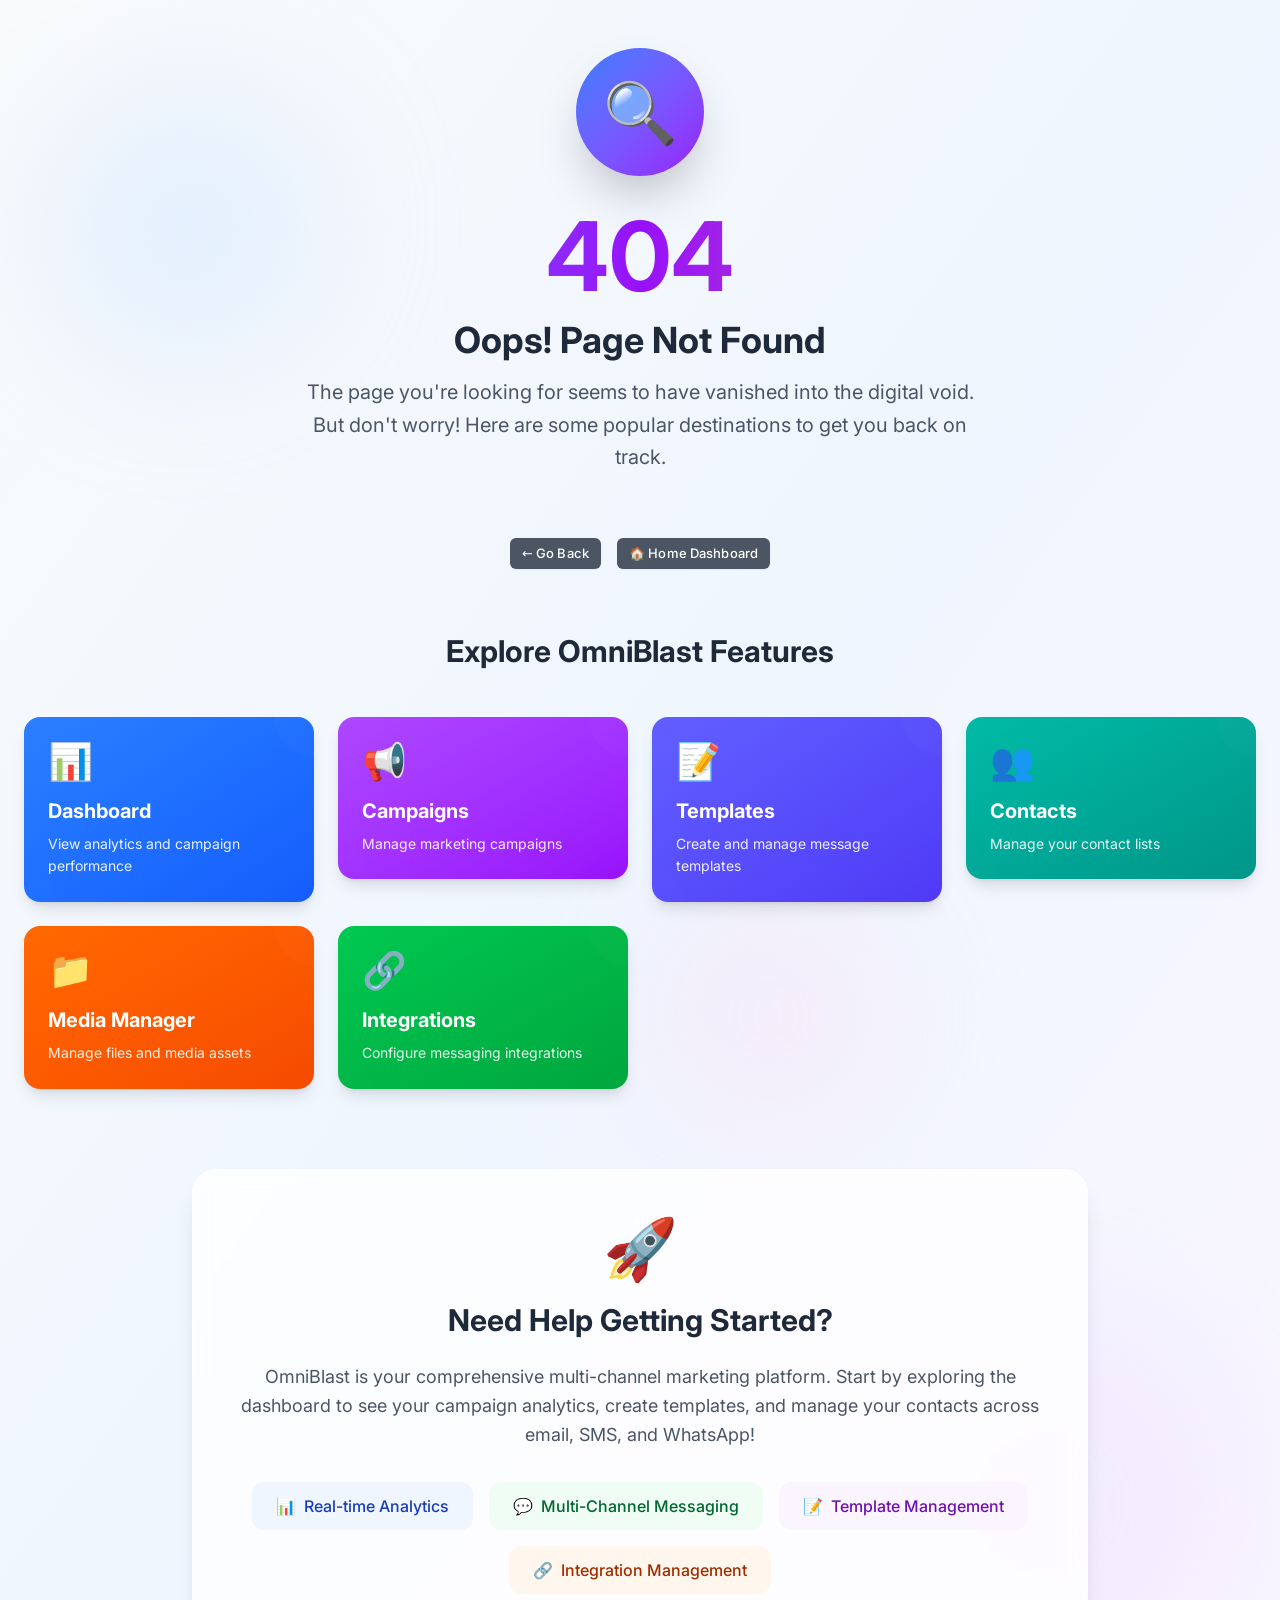
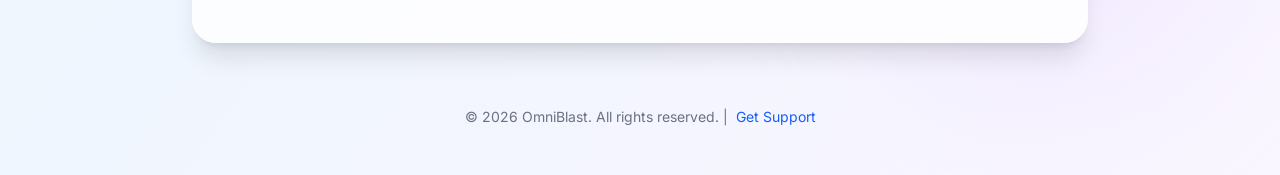
==== commit 95044695: "Updates" ====
--- a/index.html
+++ b/index.html
@@ -1 +1 @@
-<!doctype html><html lang="en"><head><meta charset="UTF-8"/><link rel="icon" type="image/png" href="/favicon.png"/><meta name="viewport" content="width=device-width,initial-scale=1"/><title>OmniBlast - [Marketing Partner]</title><script type="module" crossorigin src="/index.BtVxM72_.js"></script><link rel="modulepreload" crossorigin href="/assets/jsx-runtime-Cltr0gcK.js"><link rel="modulepreload" crossorigin href="/assets/warn-manager-missing-Dbwxir1Y-DjxBaM4n.js"><link rel="stylesheet" crossorigin href="/assets/warn-manager-missing-Dbwxir1Y.css"><link rel="stylesheet" crossorigin href="/assets/index.css"><link rel="preload" as="style" href="/assets/webfonts.css"><link rel="stylesheet" href="/assets/webfonts.css"></head><body><div id="root"></div></body></html>+<!doctype html><html lang="en"><head><meta charset="UTF-8"/><link rel="icon" type="image/png" href="/favicon.png"/><meta name="viewport" content="width=device-width,initial-scale=1"/><title>OmniBlast - [Marketing Partner]</title><script type="module" crossorigin src="/index.D2IBDsCP.js"></script><link rel="modulepreload" crossorigin href="/assets/jsx-runtime-Dk72oS4N.js"><link rel="modulepreload" crossorigin href="/assets/warn-manager-missing-Dbwxir1Y-BSoI0xFb.js"><link rel="stylesheet" crossorigin href="/assets/warn-manager-missing-Dbwxir1Y.css"><link rel="stylesheet" crossorigin href="/assets/index.css"><link rel="preload" as="style" href="/assets/webfonts.css"><link rel="stylesheet" href="/assets/webfonts.css"></head><body><div id="root"></div></body></html>
